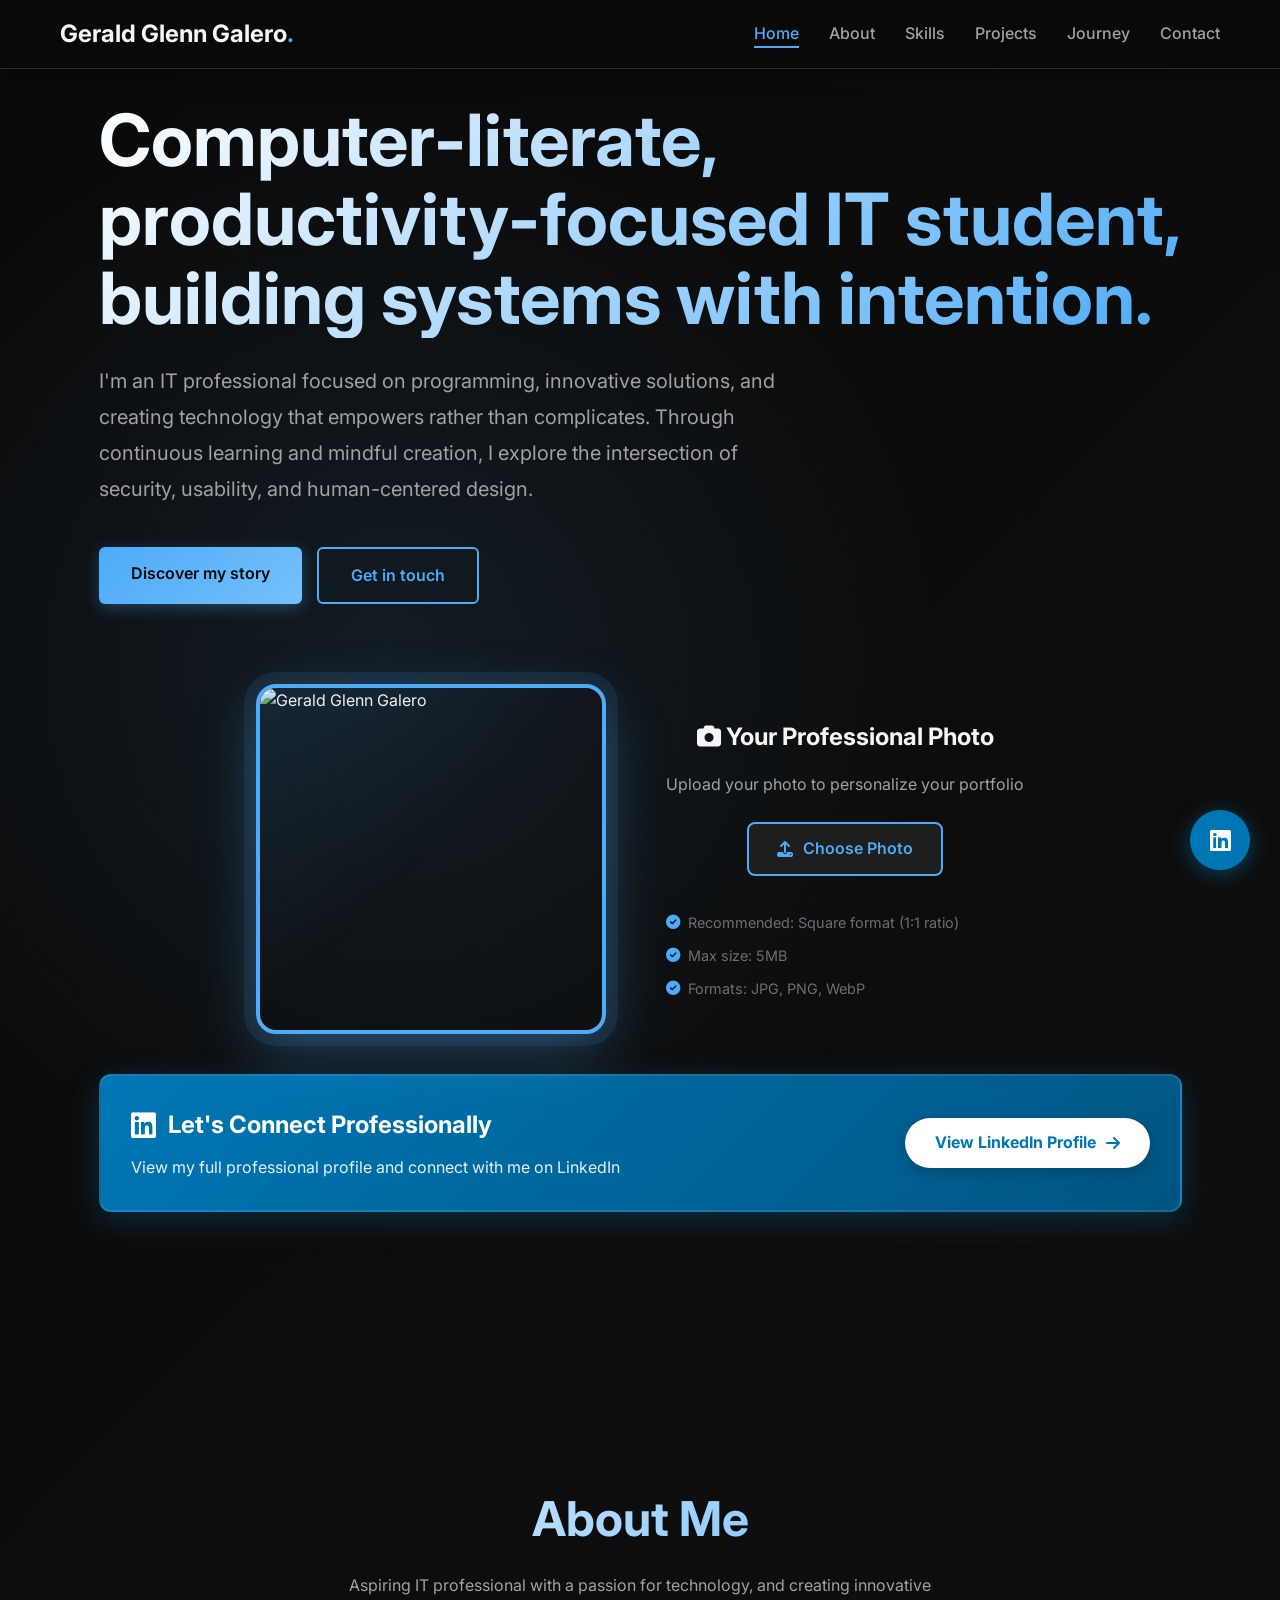
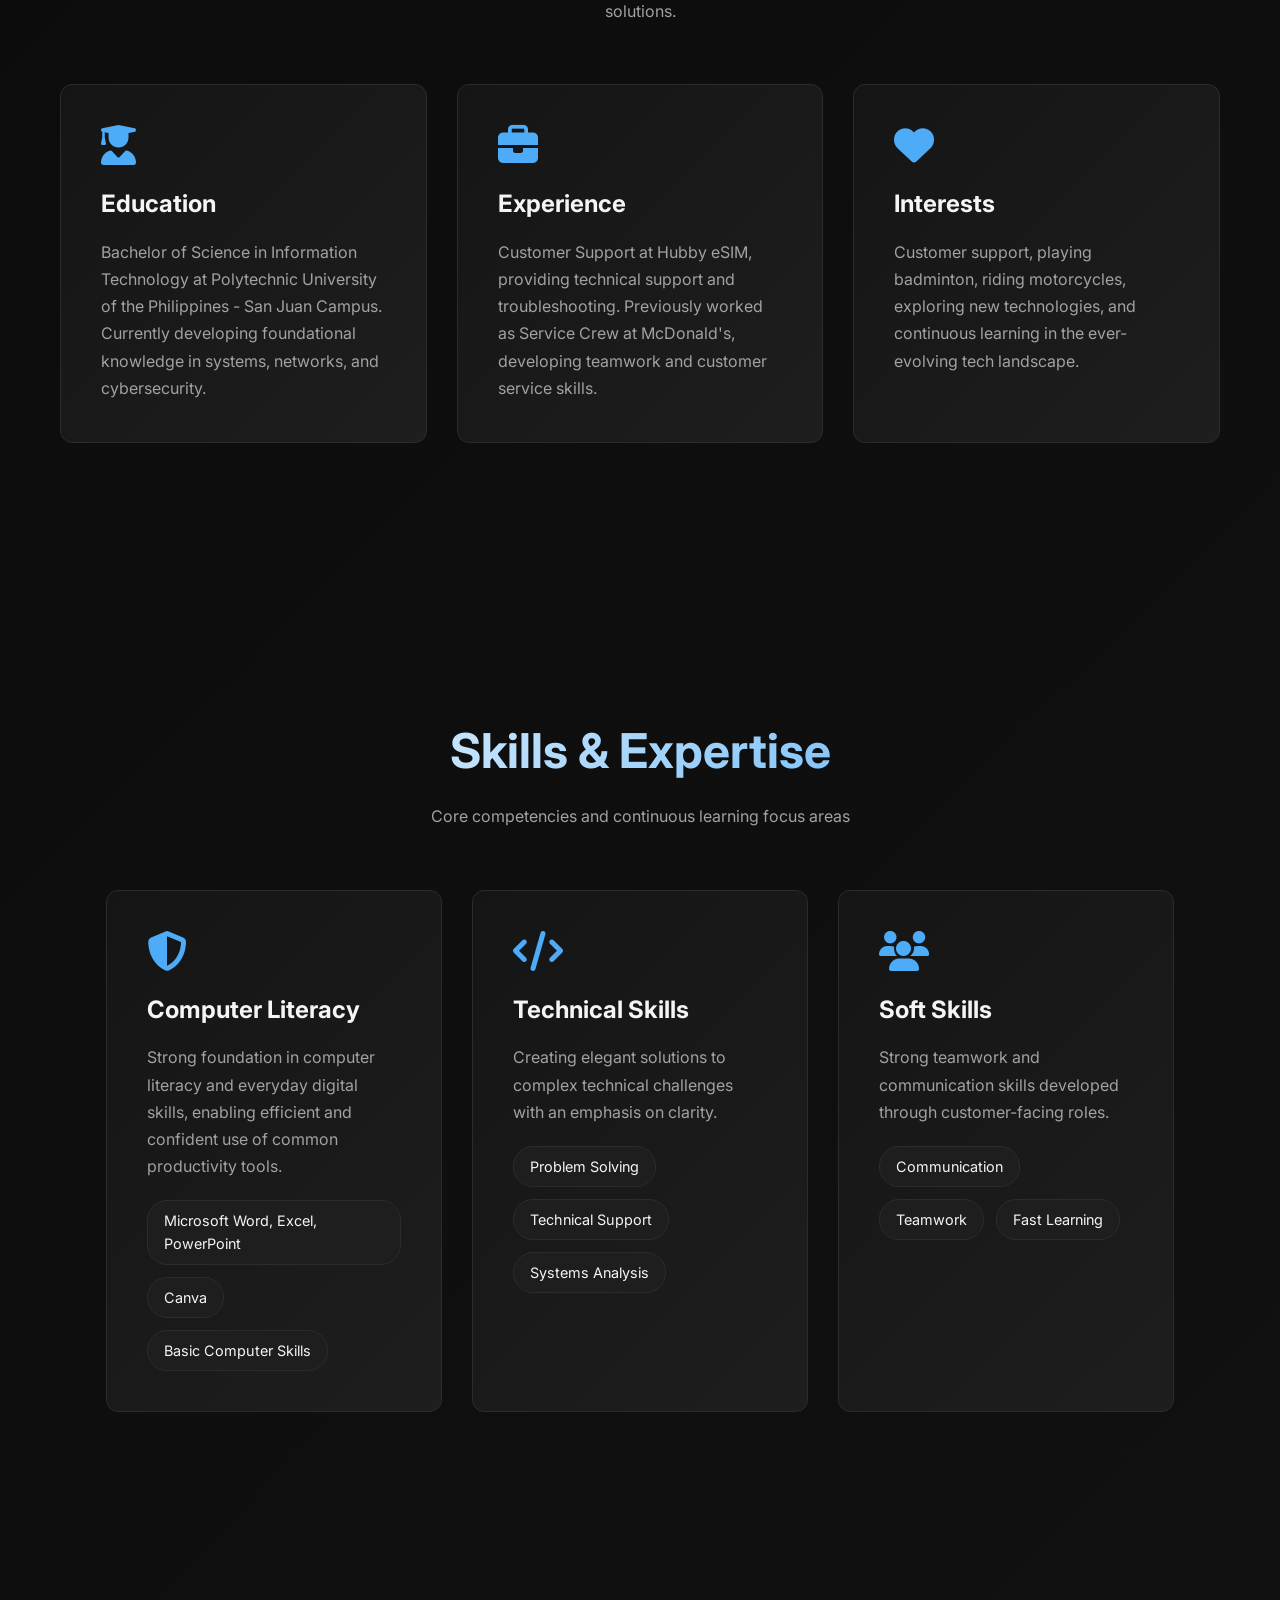
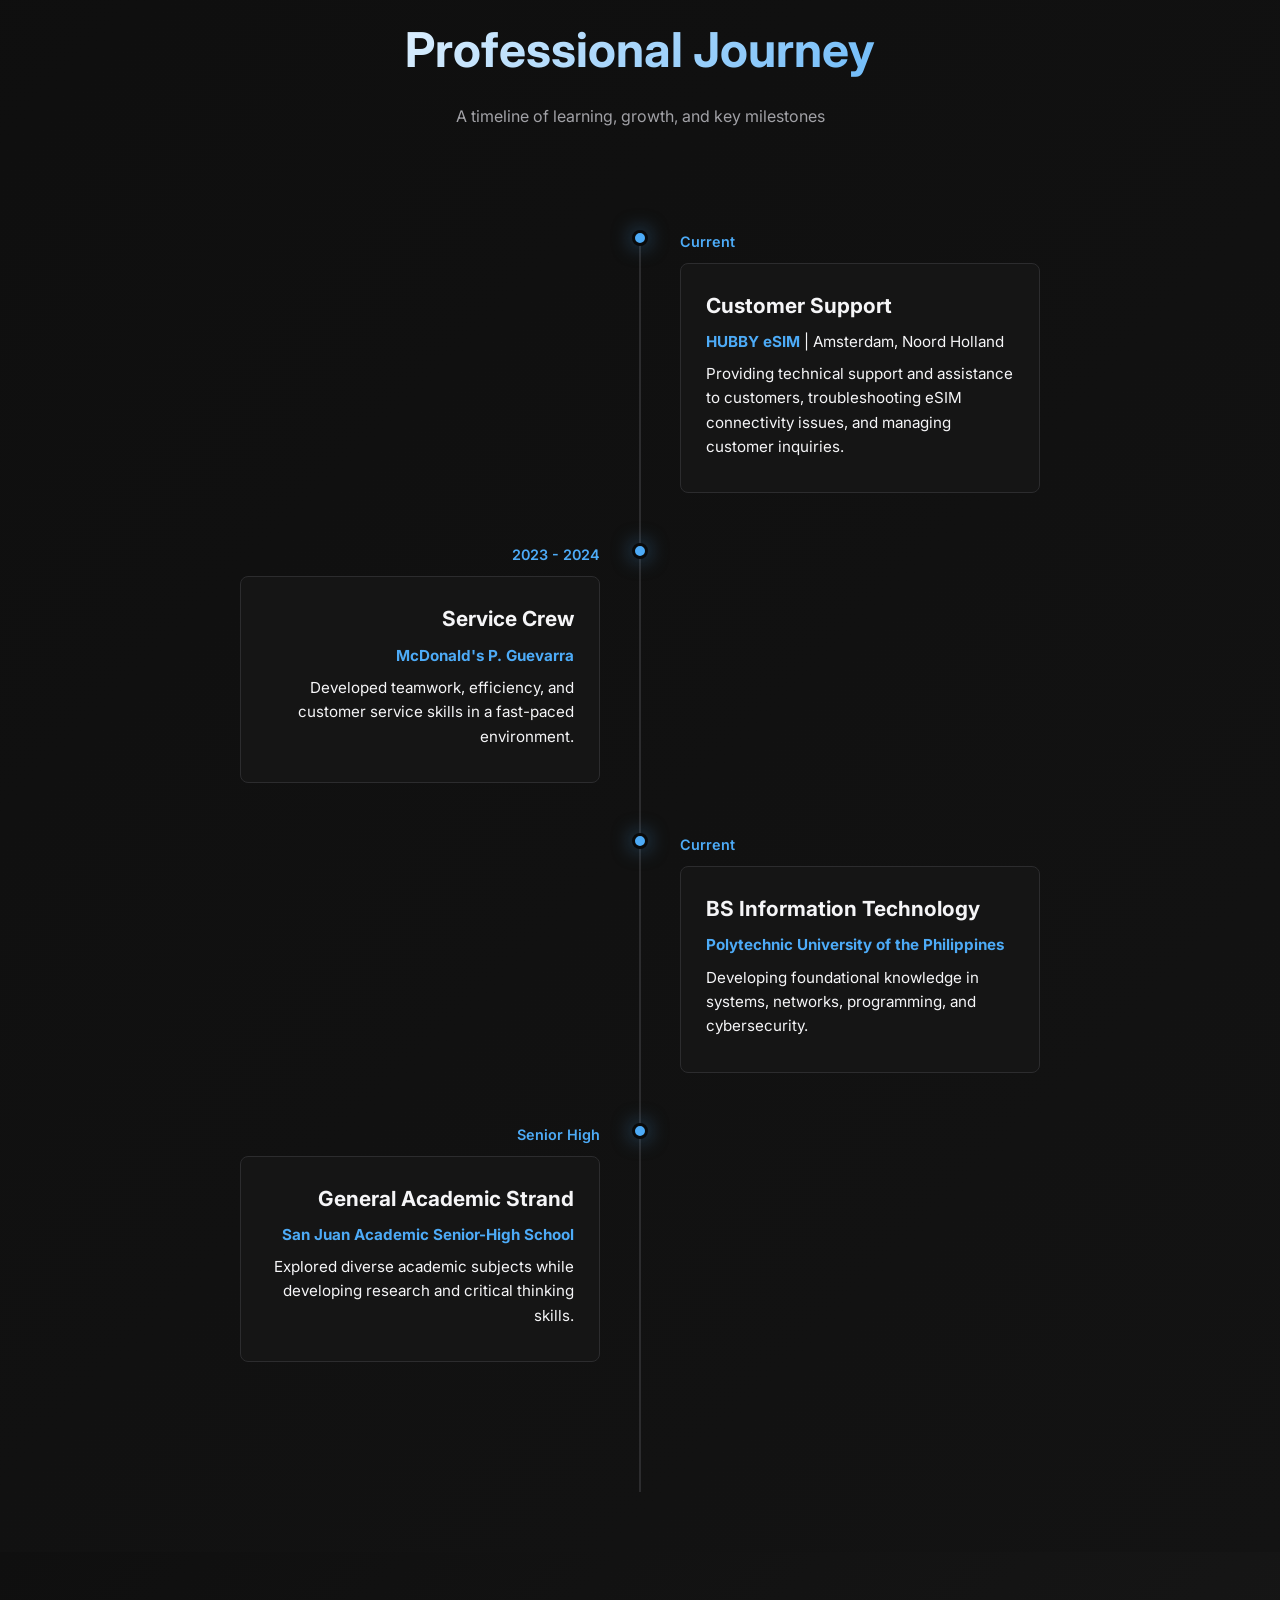
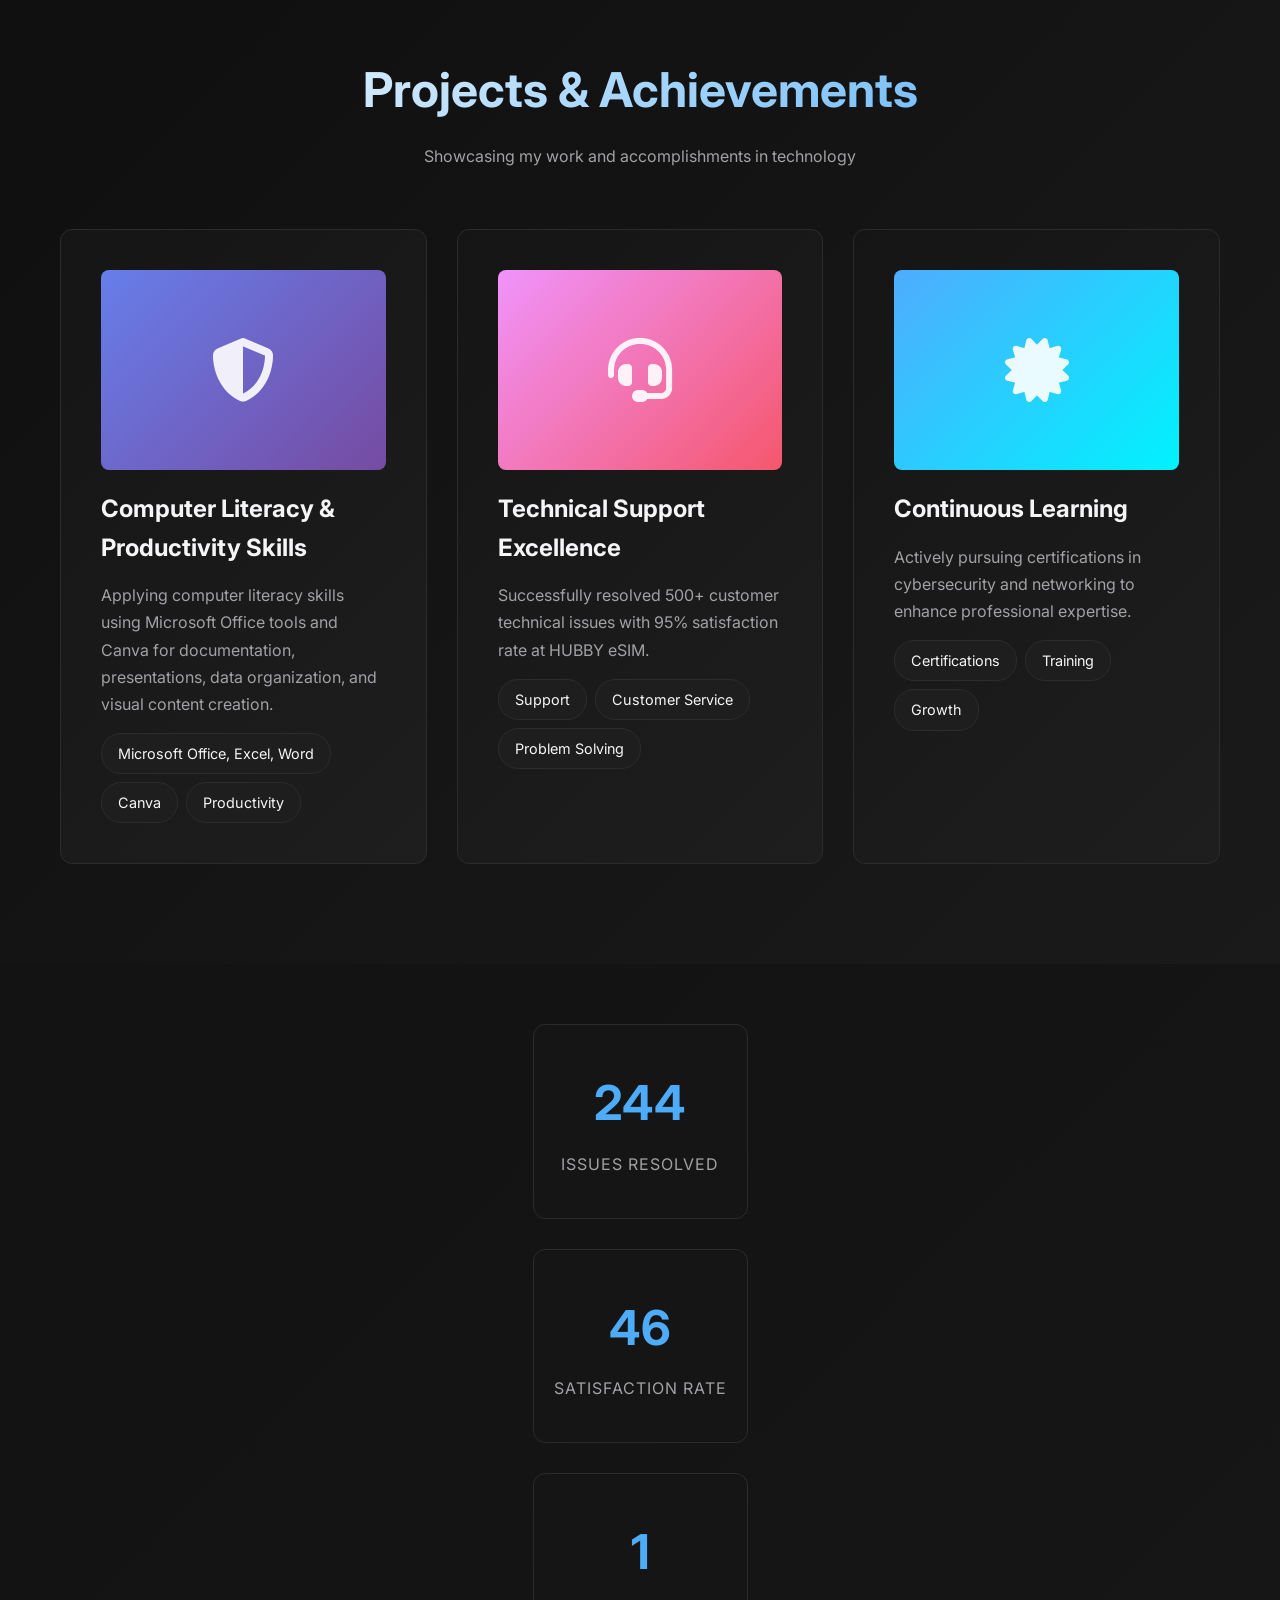
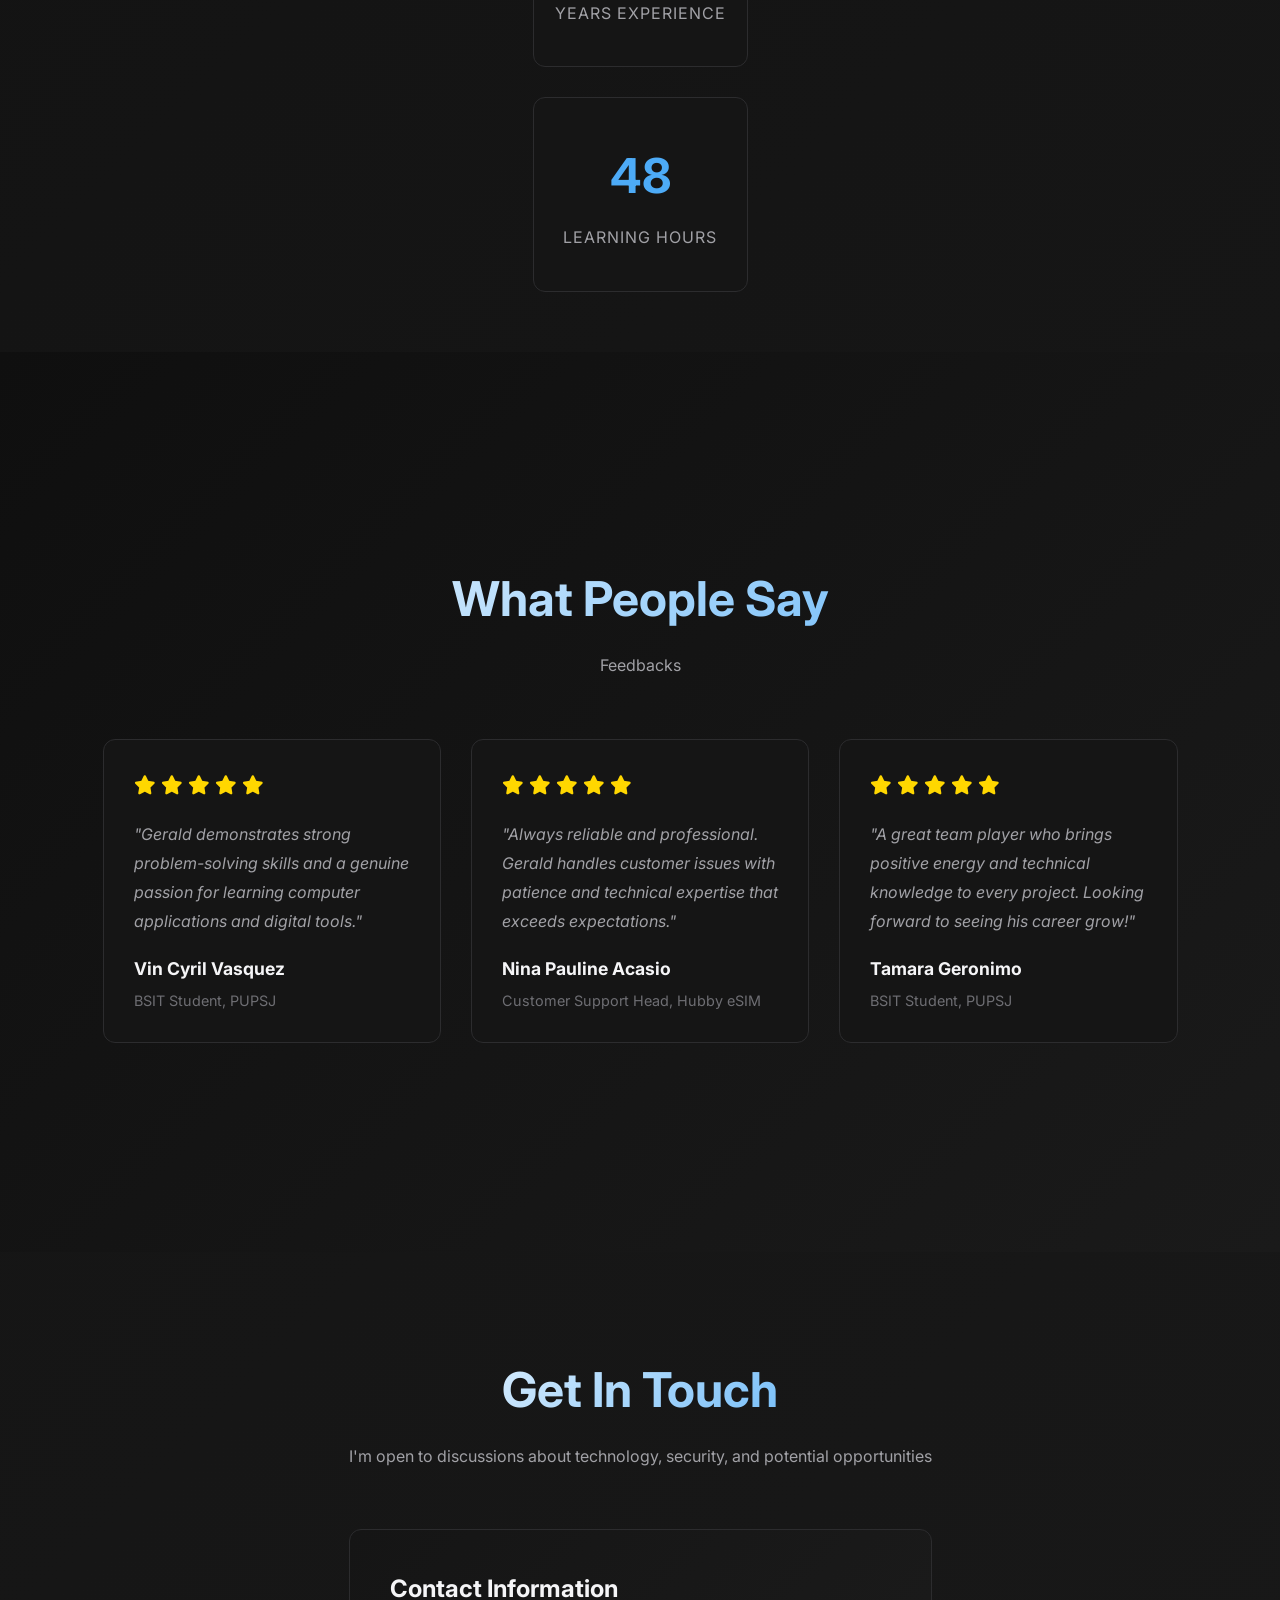
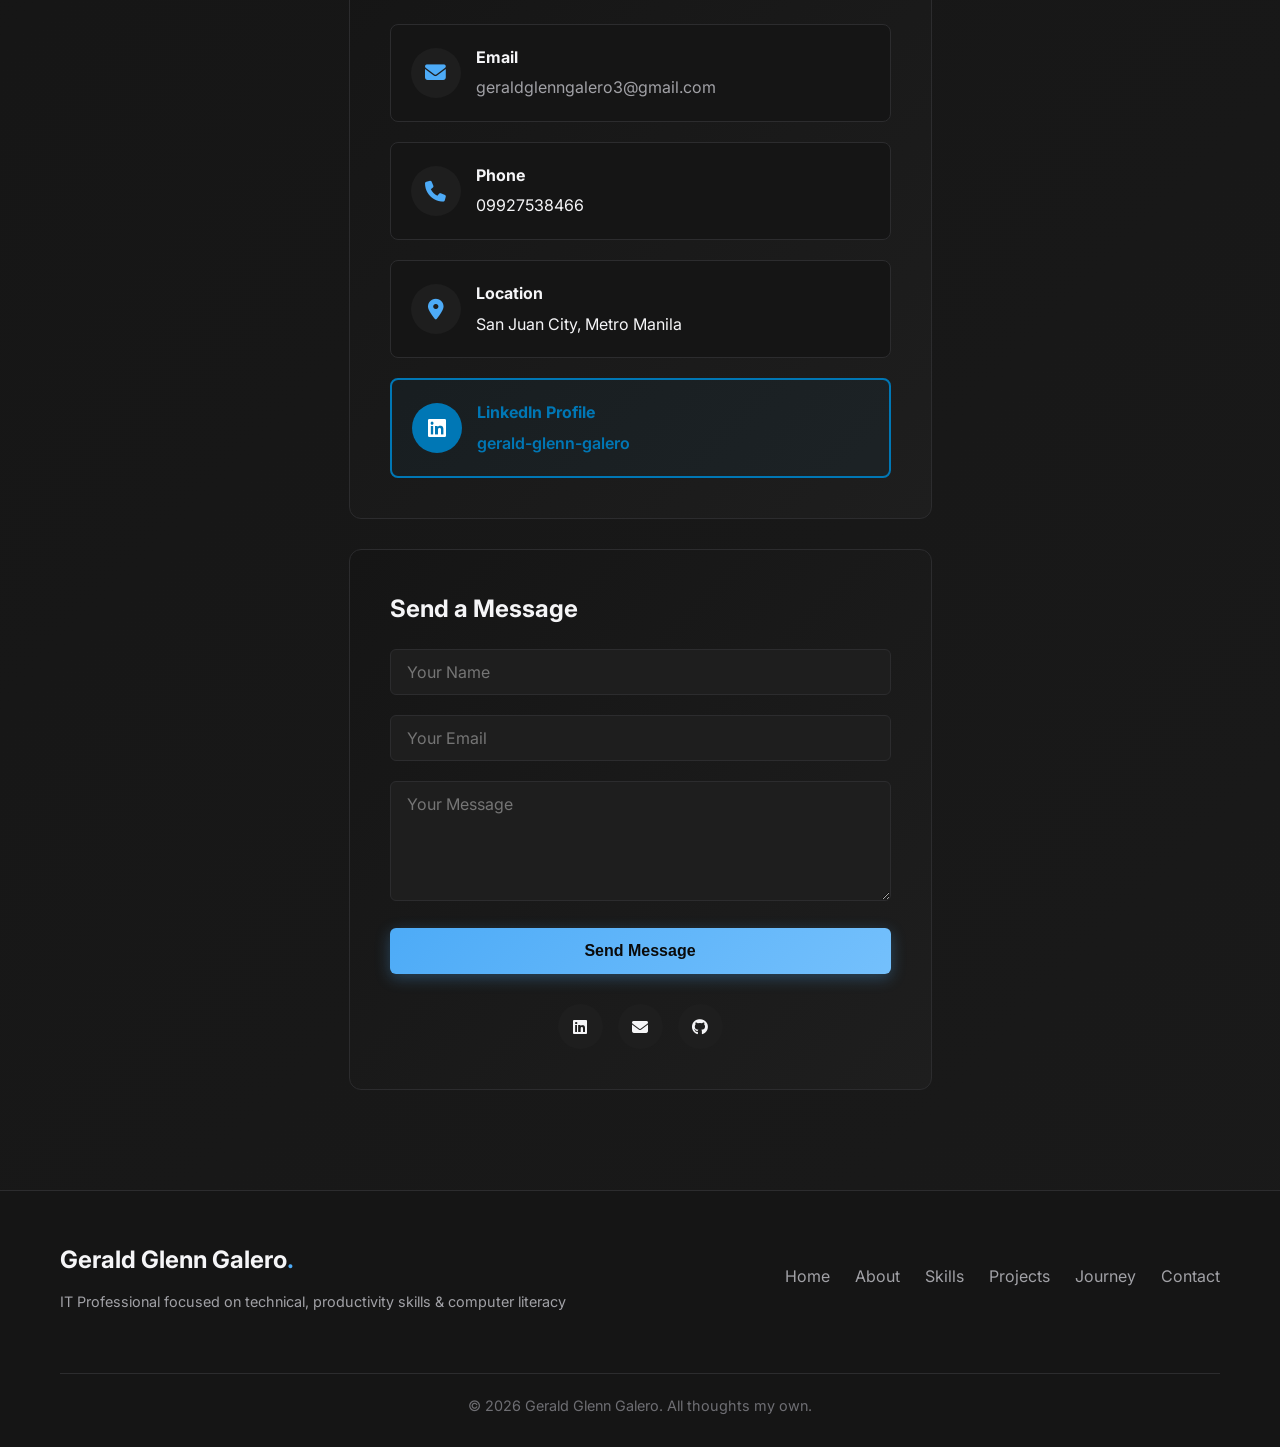
==== index.html @ 09d97132 "Profile photo and remove too much linkedIN button" ====
<!DOCTYPE html>
<html lang="en">
<head>
    <meta charset="UTF-8">
    <meta name="viewport" content="width=device-width, initial-scale=1.0">
    <title>Gerald Glenn Galero | IT Professional</title>
    <meta name="description" content="Personal website of Gerald Glenn Galero, an IT professional focused on cybersecurity and intentional technology.">
    
    <!-- Google Fonts -->
    <link rel="preconnect" href="https://fonts.googleapis.com">
    <link rel="preconnect" href="https://fonts.gstatic.com" crossorigin>
    <link href="https://fonts.googleapis.com/css2?family=Inter:wght@300;400;500;600;700&family=Space+Mono:wght@400;700&display=swap" rel="stylesheet">
    
    <!-- Font Awesome -->
    <link rel="stylesheet" href="https://cdnjs.cloudflare.com/ajax/libs/font-awesome/6.4.0/css/all.min.css">
    
    <!-- Favicon -->
    <link rel="icon" type="image/svg+xml" href="data:image/svg+xml,<svg xmlns=%22http://www.w3.org/2000/svg%22 viewBox=%220 0 100 100%22><text y=%22.9em%22 font-size=%2290%22>❯</text></svg>">
    
    <style>
        /* ===== VARIABLES ===== */
        :root {
            --bg-primary: #0a0a0a;
            --bg-secondary: #151515;
            --bg-tertiary: #1e1e1e;
            --text-primary: #f5f5f7;
            --text-secondary: #a1a1a6;
            --text-tertiary: #6e6e73;
            --accent-color: #4dabf7;
            --accent-hover: #74c0fc;
            --border-color: #2c2c2e;
            --linkedin-blue: #0077b5;
        }
        
        /* ===== RESET & BASE ===== */
        * { margin: 0; padding: 0; box-sizing: border-box; }
        
        html { font-size: 16px; scroll-behavior: smooth; }
        
        body {
            font-family: 'Inter', -apple-system, BlinkMacSystemFont, sans-serif;
            background: linear-gradient(135deg, #0a0a0a 0%, #1a1a1a 100%);
            color: var(--text-primary);
            line-height: 1.6;
            min-height: 100vh;
        }
        
        /* ===== LAYOUT ===== */
        .container {
            max-width: 1200px;
            margin: 0 auto;
            padding: 0 20px;
        }
        
        /* ===== FLOATING LINKEDIN BUTTON ===== */
        .floating-linkedin {
            position: fixed;
            bottom: 30px;
            right: 30px;
            z-index: 1001;
            display: flex;
            flex-direction: column;
            align-items: flex-end;
            gap: 10px;
        }
        
        .linkedin-tooltip {
            background: var(--linkedin-blue);
            color: white;
            padding: 8px 16px;
            border-radius: 20px;
            font-size: 0.85rem;
            font-weight: 600;
            opacity: 0;
            transform: translateX(10px);
            transition: all 0.3s ease;
            white-space: nowrap;
            pointer-events: none;
            box-shadow: 0 4px 15px rgba(0, 119, 181, 0.4);
        }
        
        .floating-linkedin:hover .linkedin-tooltip {
            opacity: 1;
            transform: translateX(0);
        }
        
        .linkedin-btn {
            width: 60px;
            height: 60px;
            background: var(--linkedin-blue);
            color: white;
            border-radius: 50%;
            display: flex;
            align-items: center;
            justify-content: center;
            text-decoration: none;
            font-size: 1.5rem;
            box-shadow: 0 4px 20px rgba(0, 119, 181, 0.5);
            transition: all 0.3s ease;
            animation: pulse 2s infinite;
        }
        
        @keyframes pulse {
            0%, 100% {
                box-shadow: 0 4px 20px rgba(0, 119, 181, 0.5);
            }
            50% {
                box-shadow: 0 4px 30px rgba(0, 119, 181, 0.8), 0 0 0 10px rgba(0, 119, 181, 0.1);
            }
        }
        
        .linkedin-btn:hover {
            transform: scale(1.1) translateY(-3px);
            box-shadow: 0 6px 30px rgba(0, 119, 181, 0.7);
            animation: none;
        }
        
        .linkedin-btn i {
            transition: transform 0.3s ease;
        }
        
        .linkedin-btn:hover i {
            transform: scale(1.2);
        }
        
        /* ===== NAVBAR ===== */
        .navbar {
            position: fixed;
            top: 0;
            width: 100%;
            background: rgba(10, 10, 10, 0.98);
            backdrop-filter: blur(20px);
            border-bottom: 1px solid var(--border-color);
            padding: 15px 0;
            z-index: 1000;
            box-shadow: 0 4px 20px rgba(0, 0, 0, 0.5);
        }
        
        .nav-container {
            display: flex;
            justify-content: space-between;
            align-items: center;
        }
        
        .logo {
            font-size: 1.5rem;
            font-weight: 700;
            color: var(--text-primary);
            text-decoration: none;
            transition: transform 0.3s;
        }
        
        .logo:hover { transform: scale(1.05); }
        .logo span { color: var(--accent-color); }
        
        .nav-links {
            display: flex;
            gap: 30px;
            list-style: none;
            align-items: center;
        }
        
        .nav-link {
            color: var(--text-secondary);
            text-decoration: none;
            font-weight: 500;
            transition: all 0.3s;
            position: relative;
            padding: 5px 0;
        }
        
        .nav-link::after {
            content: '';
            position: absolute;
            bottom: 0;
            left: 0;
            width: 0;
            height: 2px;
            background: var(--accent-color);
            transition: width 0.3s;
        }
        
        .nav-link:hover, .nav-link.active { color: var(--accent-color); }
        .nav-link:hover::after, .nav-link.active::after { width: 100%; }
        
        /* LinkedIn button in navbar */
        .nav-linkedin-btn {
            background: var(--linkedin-blue);
            color: white;
            padding: 8px 20px;
            border-radius: 25px;
            text-decoration: none;
            font-weight: 600;
            font-size: 0.9rem;
            transition: all 0.3s ease;
            display: flex;
            align-items: center;
            gap: 8px;
            box-shadow: 0 2px 10px rgba(0, 119, 181, 0.3);
        }
        
        .nav-linkedin-btn:hover {
            transform: translateY(-2px);
            box-shadow: 0 4px 15px rgba(0, 119, 181, 0.5);
            background: #006399;
        }
        
        .nav-linkedin-btn i {
            font-size: 1.1rem;
        }
        
        .mobile-menu-btn {
            display: none;
            background: none;
            border: none;
            color: var(--text-primary);
            font-size: 1.5rem;
            cursor: pointer;
            transition: color 0.3s;
        }
        
        .mobile-menu-btn:hover { color: var(--accent-color); }
        
        /* ===== SECTIONS ===== */
        .section {
            padding: 100px 0;
            min-height: 100vh;
            display: flex;
            align-items: center;
        }
        
        .section-content {
            width: 100%;
        }
        
        /* ===== HERO ===== */
        .hero {
            background: radial-gradient(circle at 30% 50%, rgba(77, 171, 247, 0.1) 0%, transparent 50%);
        }
        
        .hero-statement {
            font-size: clamp(2.5rem, 6vw, 4.5rem);
            line-height: 1.1;
            margin-bottom: 25px;
            background: linear-gradient(135deg, #fff 0%, #4dabf7 100%);
            -webkit-background-clip: text;
            -webkit-text-fill-color: transparent;
            background-clip: text;
        }
        
        .hero-intro {
            font-size: 1.25rem;
            color: var(--text-secondary);
            max-width: 700px;
            margin-bottom: 40px;
            line-height: 1.8;
        }

        /* Photo Section - Add after .hero-intro styles */
        .photo-section {
            display: flex;
            align-items: center;
            justify-content: center;
            gap: 60px;
            margin-top: 80px;
            flex-wrap: wrap;
        }
        
        .photo-container {
            position: relative;
            width: 350px;
            height: 350px;
        }
        
        .photo-frame {
            width: 100%;
            height: 100%;
            border-radius: 20px;
            overflow: hidden;
            border: 4px solid var(--accent-color);
            box-shadow: 
                0 20px 60px rgba(77, 171, 247, 0.3),
                0 0 0 12px rgba(77, 171, 247, 0.1);
            position: relative;
            transition: all 0.5s cubic-bezier(0.175, 0.885, 0.32, 1.275);
        }
        
        .photo-frame:hover {
            transform: translateY(-10px) scale(1.02);
            box-shadow: 
                0 30px 80px rgba(77, 171, 247, 0.4),
                0 0 0 12px rgba(77, 171, 247, 0.15);
        }
        
        .photo-frame::before {
            content: '';
            position: absolute;
            top: 0;
            left: 0;
            right: 0;
            bottom: 0;
            background: linear-gradient(135deg, rgba(77, 171, 247, 0.1) 0%, transparent 50%);
            z-index: 1;
            pointer-events: none;
        }
        
        .photo-frame img {
            width: 100%;
            height: 100%;
            object-fit: cover;
            display: block;
        }
        
        .photo-upload-controls {
            text-align: center;
            max-width: 400px;
        }
        
        .photo-upload-controls h3 {
            font-size: 1.5rem;
            margin-bottom: 15px;
            color: var(--text-primary);
        }
        
        .photo-upload-controls p {
            color: var(--text-secondary);
            margin-bottom: 25px;
            font-size: 1rem;
        }
        
        .upload-btn-wrapper {
            position: relative;
            display: inline-block;
            margin-bottom: 15px;
        }
        
        .upload-btn-wrapper input[type=file] {
            position: absolute;
            left: 0;
            top: 0;
            opacity: 0;
            width: 100%;
            height: 100%;
            cursor: pointer;
        }
        
        .upload-label {
            display: inline-flex;
            align-items: center;
            gap: 10px;
            padding: 12px 28px;
            background: var(--bg-tertiary);
            border: 2px solid var(--accent-color);
            border-radius: 8px;
            color: var(--accent-color);
            font-weight: 600;
            cursor: pointer;
            transition: all 0.3s;
        }
        
        .upload-label:hover {
            background: rgba(77, 171, 247, 0.1);
            transform: translateY(-2px);
        }
        
        .photo-info {
            display: flex;
            flex-direction: column;
            gap: 10px;
            margin-top: 20px;
            font-size: 0.9rem;
            color: var(--text-tertiary);
        }
        
        .photo-info-item {
            display: flex;
            align-items: center;
            gap: 8px;
        }
        
        .photo-info-item i {
            color: var(--accent-color);
        }
        
        /* Add to mobile responsive section */
        @media (max-width: 768px) {
            .photo-section {
                flex-direction: column;
                gap: 40px;
            }
            
            .photo-container {
                width: 280px;
                height: 280px;
            }
        }
        
        /* ===== LINKEDIN CTA BANNER ===== */
        .linkedin-banner {
            background: linear-gradient(135deg, var(--linkedin-blue) 0%, #005582 100%);
            border-radius: 12px;
            padding: 30px;
            margin-top: 40px;
            display: flex;
            align-items: center;
            justify-content: space-between;
            box-shadow: 0 8px 30px rgba(0, 119, 181, 0.3);
            border: 2px solid rgba(255, 255, 255, 0.1);
            transition: all 0.3s ease;
        }
        
        .linkedin-banner:hover {
            transform: translateY(-3px);
            box-shadow: 0 12px 40px rgba(0, 119, 181, 0.4);
        }
        
        .linkedin-banner-content {
            flex: 1;
        }
        
        .linkedin-banner-content h3 {
            color: white;
            font-size: 1.5rem;
            margin-bottom: 10px;
            display: flex;
            align-items: center;
            gap: 12px;
        }
        
        .linkedin-banner-content h3 i {
            font-size: 1.8rem;
        }
        
        .linkedin-banner-content p {
            color: rgba(255, 255, 255, 0.9);
            margin: 0;
            font-size: 1rem;
        }
        
        .linkedin-banner-btn {
            background: white;
            color: var(--linkedin-blue);
            padding: 12px 30px;
            border-radius: 30px;
            text-decoration: none;
            font-weight: 700;
            font-size: 1rem;
            transition: all 0.3s ease;
            display: inline-flex;
            align-items: center;
            gap: 10px;
            box-shadow: 0 4px 15px rgba(0, 0, 0, 0.2);
        }
        
        .linkedin-banner-btn:hover {
            transform: scale(1.05);
            box-shadow: 0 6px 20px rgba(0, 0, 0, 0.3);
        }
        
        /* ===== BUTTONS ===== */
        .btn-group {
            display: flex;
            gap: 15px;
            flex-wrap: wrap;
        }
        
        .btn {
            padding: 14px 32px;
            border-radius: 6px;
            font-weight: 600;
            font-size: 1rem;
            text-decoration: none;
            transition: all 0.3s;
            display: inline-block;
            cursor: pointer;
            border: none;
        }
        
        .btn-primary {
            background: linear-gradient(135deg, var(--accent-color) 0%, var(--accent-hover) 100%);
            color: #0a0a0a;
            box-shadow: 0 4px 15px rgba(77, 171, 247, 0.3);
        }
        
        .btn-primary:hover {
            transform: translateY(-3px);
            box-shadow: 0 6px 25px rgba(77, 171, 247, 0.4);
        }
        
        .btn-secondary {
            background: transparent;
            color: var(--accent-color);
            border: 2px solid var(--accent-color);
        }
        
        .btn-secondary:hover {
            background: rgba(77, 171, 247, 0.1);
            transform: translateY(-3px);
        }
        
        /* ===== CARDS ===== */
        .grid {
            display: grid;
            grid-template-columns: repeat(auto-fit, minmax(300px, 1fr));
            gap: 30px;
            margin-top: 50px;
        }
        
        .card {
            background: linear-gradient(135deg, var(--bg-secondary) 0%, var(--bg-tertiary) 100%);
            border: 1px solid var(--border-color);
            border-radius: 12px;
            padding: 40px;
            transition: all 0.4s cubic-bezier(0.175, 0.885, 0.32, 1.275);
            position: relative;
            overflow: hidden;
        }
        
        .card::before {
            content: '';
            position: absolute;
            top: 0;
            left: 0;
            width: 100%;
            height: 4px;
            background: linear-gradient(90deg, var(--accent-color), var(--accent-hover));
            transform: scaleX(0);
            transition: transform 0.3s;
        }
        
        .card:hover {
            transform: translateY(-8px);
            box-shadow: 0 20px 40px rgba(0, 0, 0, 0.4);
            border-color: var(--accent-color);
        }
        
        .card:hover::before { transform: scaleX(1); }
        
        .card-icon {
            font-size: 2.5rem;
            color: var(--accent-color);
            margin-bottom: 20px;
            display: inline-block;
            transition: transform 0.3s;
        }
        
        .card:hover .card-icon {
            transform: scale(1.1) rotate(5deg);
        }
        
        .card h3 {
            font-size: 1.5rem;
            margin-bottom: 15px;
            color: var(--text-primary);
        }
        
        .card p {
            color: var(--text-secondary);
            margin: 0;
            line-height: 1.7;
        }
        
        /* ===== SECTION HEADERS ===== */
        .section-header {
            text-align: center;
            margin-bottom: 60px;
        }
        
        .section-header h2 {
            font-size: clamp(2rem, 4vw, 3rem);
            margin-bottom: 15px;
            background: linear-gradient(135deg, #fff 0%, var(--accent-color) 100%);
            -webkit-background-clip: text;
            -webkit-text-fill-color: transparent;
            background-clip: text;
        }
        
        .section-header p {
            color: var(--text-secondary);
            max-width: 600px;
            margin: 0 auto;
        }
        
        /* ===== TIMELINE ===== */
        .timeline {
            position: relative;
            max-width: 800px;
            margin: 0 auto;
            padding: 40px 0;
        }
        
        .timeline::before {
            content: '';
            position: absolute;
            left: 50%;
            transform: translateX(-50%);
            width: 2px;
            height: 100%;
            background: var(--border-color);
        }
        
        .timeline-item {
            position: relative;
            margin-bottom: 50px;
            padding-left: calc(50% + 40px);
        }
        
        .timeline-item:nth-child(even) {
            padding-left: 0;
            padding-right: calc(50% + 40px);
            text-align: right;
        }
        
        .timeline-marker {
            position: absolute;
            left: 50%;
            transform: translateX(-50%);
            width: 16px;
            height: 16px;
            background: var(--accent-color);
            border-radius: 50%;
            border: 3px solid var(--bg-primary);
            box-shadow: 0 0 20px rgba(77, 171, 247, 0.5);
        }
        
        .timeline-date {
            color: var(--accent-color);
            font-weight: 600;
            font-size: 0.9rem;
            margin-bottom: 10px;
        }
        
        .timeline-content {
            background: var(--bg-secondary);
            border: 1px solid var(--border-color);
            border-radius: 8px;
            padding: 25px;
        }
        
        .timeline-content h3 {
            font-size: 1.3rem;
            margin-bottom: 8px;
        }
        
        .timeline-content p {
            margin: 8px 0;
            font-size: 0.95rem;
        }
        
        .timeline-content strong {
            color: var(--accent-color);
        }
        
        /* ===== SKILLS ===== */
        .skills-grid {
            display: flex;
            flex-wrap: wrap;
            gap: 12px;
            margin-top: 20px;
        }
        
        .skill-tag {
            background: var(--bg-tertiary);
            color: var(--text-primary);
            padding: 8px 16px;
            border-radius: 20px;
            font-size: 0.9rem;
            border: 1px solid var(--border-color);
            transition: all 0.3s;
        }
        
        .skill-tag:hover {
            background: var(--accent-color);
            color: var(--bg-primary);
            transform: translateY(-2px);
        }
        
        /* ===== STATS ===== */
        .stats-grid {
            display: grid;
            grid-template-columns: repeat(auto-fit, minmax(200px, 1fr));
            gap: 30px;
            text-align: center;
        }
        
        .stat-item {
            background: var(--bg-secondary);
            padding: 40px 20px;
            border-radius: 12px;
            border: 1px solid var(--border-color);
            transition: all 0.3s;
        }
        
        .stat-item:hover {
            transform: translateY(-5px);
            border-color: var(--accent-color);
        }
        
        .stat-number {
            font-size: 3rem;
            font-weight: 700;
            color: var(--accent-color);
            margin-bottom: 10px;
        }
        
        .stat-label {
            font-size: 1rem;
            color: var(--text-secondary);
            text-transform: uppercase;
            letter-spacing: 1px;
        }
        
        /* ===== PROJECTS ===== */
        .project-card {
            overflow: hidden;
        }
        
        .project-tags {
            display: flex;
            flex-wrap: wrap;
            gap: 8px;
            margin-top: 15px;
        }
        
        /* ===== TESTIMONIALS ===== */
        .testimonials-container {
            display: grid;
            grid-template-columns: repeat(auto-fit, minmax(300px, 1fr));
            gap: 30px;
            margin-top: 40px;
        }
        
        .testimonial-card {
            background: var(--bg-secondary);
            border: 1px solid var(--border-color);
            border-radius: 12px;
            padding: 30px;
            transition: all 0.3s;
        }
        
        .testimonial-card:hover {
            transform: translateY(-5px);
            border-color: var(--accent-color);
        }
        
        .testimonial-stars {
            color: #ffd700;
            margin-bottom: 20px;
            font-size: 1.2rem;
        }
        
        .testimonial-text {
            font-style: italic;
            color: var(--text-secondary);
            margin-bottom: 20px;
            line-height: 1.8;
        }
        
        .testimonial-author {
            display: flex;
            flex-direction: column;
            gap: 5px;
        }
        
        .testimonial-author strong {
            color: var(--text-primary);
            font-size: 1.1rem;
        }
        
        .testimonial-author span {
            color: var(--text-tertiary);
            font-size: 0.9rem;
        }
        
        /* ===== CONTACT FORM ===== */
        .contact-form {
            margin-top: 20px;
        }
        
        .form-group {
            margin-bottom: 20px;
        }
        
        .form-group input,
        .form-group textarea {
            width: 100%;
            padding: 12px 16px;
            background: var(--bg-tertiary);
            border: 1px solid var(--border-color);
            border-radius: 6px;
            color: var(--text-primary);
            font-family: 'Inter', sans-serif;
            font-size: 1rem;
            transition: all 0.3s;
        }
        
        .form-group input:focus,
        .form-group textarea:focus {
            outline: none;
            border-color: var(--accent-color);
            box-shadow: 0 0 0 3px rgba(77, 171, 247, 0.1);
        }
        
        .form-group textarea {
            resize: vertical;
            min-height: 120px;
        }
        
        #formMessage {
            margin-top: 15px;
            padding: 12px;
            border-radius: 6px;
            display: none;
        }
        
        #formMessage.success {
            background: rgba(76, 175, 80, 0.1);
            color: #4caf50;
            border: 1px solid #4caf50;
            display: block;
        }
        
        #formMessage.error {
            background: rgba(244, 67, 54, 0.1);
            color: #f44336;
            border: 1px solid #f44336;
            display: block;
        }
        
        /* ===== SCROLL TO TOP ===== */
        .scroll-to-top {
            position: fixed;
            bottom: 110px;
            right: 30px;
            width: 50px;
            height: 50px;
            background: var(--accent-color);
            color: var(--bg-primary);
            border-radius: 50%;
            display: flex;
            align-items: center;
            justify-content: center;
            cursor: pointer;
            opacity: 0;
            visibility: hidden;
            transition: all 0.3s;
            z-index: 999;
            box-shadow: 0 4px 15px rgba(77, 171, 247, 0.3);
        }
        
        .scroll-to-top.visible {
            opacity: 1;
            visibility: visible;
        }
        
        .scroll-to-top:hover {
            transform: translateY(-5px);
            box-shadow: 0 6px 20px rgba(77, 171, 247, 0.4);
        }
        
        /* ===== CONTACT ===== */
        .contact-info {
            display: flex;
            flex-direction: column;
            gap: 20px;
        }
        
        .contact-item {
            display: flex;
            align-items: center;
            gap: 15px;
            padding: 20px;
            background: var(--bg-secondary);
            border-radius: 8px;
            border: 1px solid var(--border-color);
            transition: all 0.3s;
        }
        
        .contact-item:hover {
            border-color: var(--accent-color);
            transform: translateX(5px);
        }
        
        .contact-icon {
            width: 50px;
            height: 50px;
            border-radius: 50%;
            background: var(--bg-tertiary);
            display: flex;
            align-items: center;
            justify-content: center;
            color: var(--accent-color);
            font-size: 1.3rem;
        }
        
        .contact-details h4 {
            margin: 0 0 5px 0;
            font-size: 1rem;
        }
        
        .contact-details a {
            color: var(--text-secondary);
            text-decoration: none;
            transition: color 0.3s;
        }
        
        .contact-details a:hover {
            color: var(--accent-color);
        }
        
        /* ===== FOOTER ===== */
        .footer {
            background: var(--bg-secondary);
            border-top: 1px solid var(--border-color);
            padding: 50px 0 30px;
        }
        
        .footer-content {
            display: flex;
            justify-content: space-between;
            align-items: center;
            flex-wrap: wrap;
            gap: 30px;
        }
        
        .footer-links {
            display: flex;
            gap: 25px;
            list-style: none;
        }
        
        .footer-link {
            color: var(--text-secondary);
            text-decoration: none;
            transition: color 0.3s;
        }
        
        .footer-link:hover { color: var(--accent-color); }
        
        .social-links {
            display: flex;
            gap: 15px;
        }
        
        .social-link {
            width: 45px;
            height: 45px;
            background: var(--bg-tertiary);
            border-radius: 50%;
            display: flex;
            align-items: center;
            justify-content: center;
            color: var(--text-primary);
            text-decoration: none;
            transition: all 0.3s;
        }
        
        .social-link:hover {
            background: var(--accent-color);
            color: var(--bg-primary);
            transform: translateY(-4px);
        }
        
        .social-link.linkedin:hover {
            background: var(--linkedin-blue);
        }
        
        .copyright {
            color: var(--text-tertiary);
            font-size: 0.9rem;
            text-align: center;
            width: 100%;
            margin-top: 30px;
            padding-top: 20px;
            border-top: 1px solid var(--border-color);
        }
        
        /* ===== ANIMATIONS ===== */
        @keyframes fadeInUp {
            from {
                opacity: 0;
                transform: translateY(30px);
            }
            to {
                opacity: 1;
                transform: translateY(0);
            }
        }
        
        .fade-in {
            animation: fadeInUp 0.8s ease forwards;
        }
        
        .delay-1 { animation-delay: 0.2s; }
        .delay-2 { animation-delay: 0.4s; }
        .delay-3 { animation-delay: 0.6s; }
        
        /* ===== RESPONSIVE ===== */
        @media (max-width: 968px) {
            .linkedin-banner {
                flex-direction: column;
                text-align: center;
                gap: 20px;
            }
            
            .linkedin-banner-content h3 {
                justify-content: center;
            }
        }
        
        @media (max-width: 768px) {
            .mobile-menu-btn { display: block; }
            
            .nav-links {
                display: none;
                position: absolute;
                top: 100%;
                left: 0;
                width: 100%;
                background: rgba(10, 10, 10, 0.98);
                flex-direction: column;
                padding: 20px;
                border-top: 1px solid var(--border-color);
                box-shadow: 0 10px 30px rgba(0, 0, 0, 0.5);
            }
            
            .nav-links.active { display: flex; }
            
            .nav-linkedin-btn {
                width: 100%;
                justify-content: center;
            }
            
            .section { padding: 60px 0; min-height: auto; }
            
            .timeline::before { left: 20px; }
            
            .timeline-item,
            .timeline-item:nth-child(even) {
                padding-left: 60px;
                padding-right: 0;
                text-align: left;
            }
            
            .timeline-marker {
                left: 20px;
                transform: translateX(-50%);
            }
            
            .btn-group { flex-direction: column; }
            .btn { width: 100%; text-align: center; }
            
            .footer-content {
                flex-direction: column;
                text-align: center;
            }
            
            .footer-links {
                flex-direction: column;
                gap: 15px;
            }
            
            .floating-linkedin {
                bottom: 20px;
                right: 20px;
            }
            
            .linkedin-btn {
                width: 55px;
                height: 55px;
            }
            
            .scroll-to-top {
                bottom: 95px;
                right: 20px;
            }
        }
    </style>
</head>
<body>
    <!-- Floating LinkedIn Button -->
    <div class="floating-linkedin">
        <span class="linkedin-tooltip">Connect on LinkedIn!</span>
        <a href="https://www.linkedin.com/in/gerald-glenn-galero-736724367" class="linkedin-btn" target="_blank" rel="noopener noreferrer" title="Connect with me on LinkedIn">
            <i class="fab fa-linkedin"></i>
        </a>
    </div>

    <!-- Navigation -->
    <nav class="navbar">
        <div class="container nav-container">
            <a href="#home" class="logo">Gerald Glenn Galero<span>.</span></a>
            
            <button class="mobile-menu-btn" id="mobileMenuBtn" aria-label="Toggle menu">
                <i class="fas fa-bars"></i>
            </button>
            
            <ul class="nav-links" id="navLinks">
                <li><a href="#home" class="nav-link active">Home</a></li>
                <li><a href="#about" class="nav-link">About</a></li>
                <li><a href="#skills" class="nav-link">Skills</a></li>
                <li><a href="#projects" class="nav-link">Projects</a></li>
                <li><a href="#journey" class="nav-link">Journey</a></li>
                <li><a href="#contact" class="nav-link">Contact</a></li>
            </ul>
        </div>
    </nav>

    <!-- Hero Section -->
    <section class="section hero" id="home">
        <div class="container">
            <div class="section-content fade-in">
                <h1 class="hero-statement">
                    Computer-literate, <br>
                    productivity-focused IT student, <br>
                    building systems with intention.
                </h1>
                
                <p class="hero-intro">
                    I'm an IT professional focused on programming, innovative solutions, and creating technology that empowers rather than complicates. Through continuous learning and mindful creation, I explore the intersection of security, usability, and human-centered design.
                </p>
                
                <div class="btn-group">
                    <a href="#about" class="btn btn-primary">Discover my story</a>
                    <a href="#contact" class="btn btn-secondary">Get in touch</a>
                </div>

                <div class="photo-section">
                    <div class="photo-container">
                        <div class="photo-frame">
                            <img src="https://images.unsplash.com/photo-1507003211169-0a1dd7228f2d?ixlib=rb-4.0.3&auto=format&fit=crop&w=800&q=80" 
                                 alt="Gerald Glenn Galero" 
                                 id="profilePhoto">
                        </div>
                    </div>
                    
                    <div class="photo-upload-controls">
                        <h3><i class="fas fa-camera"></i> Your Professional Photo</h3>
                        <p>Upload your photo to personalize your portfolio</p>
                        
                        <div class="upload-btn-wrapper">
                            <label class="upload-label">
                                <i class="fas fa-upload"></i>
                                <span>Choose Photo</span>
                            </label>
                            <input type="file" id="photoUpload" accept="image/*">
                        </div>
                        
                        <div class="photo-info">
                            <div class="photo-info-item">
                                <i class="fas fa-check-circle"></i>
                                <span>Recommended: Square format (1:1 ratio)</span>
                            </div>
                            <div class="photo-info-item">
                                <i class="fas fa-check-circle"></i>
                                <span>Max size: 5MB</span>
                            </div>
                            <div class="photo-info-item">
                                <i class="fas fa-check-circle"></i>
                                <span>Formats: JPG, PNG, WebP</span>
                            </div>
                        </div>
                    </div>
                </div>
                
                <!-- LinkedIn CTA Banner -->
                <div class="linkedin-banner">
                    <div class="linkedin-banner-content">
                        <h3>
                            <i class="fab fa-linkedin"></i>
                            Let's Connect Professionally
                        </h3>
                        <p>View my full professional profile and connect with me on LinkedIn</p>
                    </div>
                    <a href="https://www.linkedin.com/in/gerald-glenn-galero-736724367" class="linkedin-banner-btn" target="_blank" rel="noopener noreferrer">
                        View LinkedIn Profile
                        <i class="fas fa-arrow-right"></i>
                    </a>
                </div>
            </div>
        </div>
    </section>

    <!-- About Section -->
    <section class="section" id="about">
        <div class="container">
            <div class="section-content">
                <div class="section-header fade-in">
                    <h2>About Me</h2>
                    <p>Aspiring IT professional with a passion for technology, and creating innovative solutions.</p>
                </div>
                
                <div class="grid">
                    <div class="card fade-in delay-1">
                        <i class="fas fa-user-graduate card-icon"></i>
                        <h3>Education</h3>
                        <p>Bachelor of Science in Information Technology at Polytechnic University of the Philippines - San Juan Campus. Currently developing foundational knowledge in systems, networks, and cybersecurity.</p>
                    </div>
                    
                    <div class="card fade-in delay-2">
                        <i class="fas fa-briefcase card-icon"></i>
                        <h3>Experience</h3>
                        <p>Customer Support at Hubby eSIM, providing technical support and troubleshooting. Previously worked as Service Crew at McDonald's, developing teamwork and customer service skills.</p>
                    </div>
                    
                    <div class="card fade-in delay-3">
                        <i class="fas fa-heart card-icon"></i>
                        <h3>Interests</h3>
                        <p>Customer support, playing badminton, riding motorcycles, exploring new technologies, and continuous learning in the ever-evolving tech landscape.</p>
                    </div>
                </div>
            </div>
        </div>
    </section>

    <!-- Skills Section -->
    <section class="section" id="skills">
        <div class="container">
            <div class="section-content">
                <div class="section-header fade-in">
                    <h2>Skills & Expertise</h2>
                    <p>Core competencies and continuous learning focus areas</p>
                </div>
                
                <div class="grid">
                    <div class="card fade-in delay-1">
                        <i class="fas fa-shield-alt card-icon"></i>
                        <h3>Computer Literacy</h3>
                        <p>Strong foundation in computer literacy and everyday digital skills, enabling efficient and confident use of common productivity tools.</p>
                        <div class="skills-grid">
                            <span class="skill-tag">Microsoft Word, Excel, PowerPoint</span>
                            <span class="skill-tag">Canva</span>
                            <span class="skill-tag">Basic Computer Skills</span>
                        </div>
                    </div>
                    
                    <div class="card fade-in delay-2">
                        <i class="fas fa-code card-icon"></i>
                        <h3>Technical Skills</h3>
                        <p>Creating elegant solutions to complex technical challenges with an emphasis on clarity.</p>
                        <div class="skills-grid">
                            <span class="skill-tag">Problem Solving</span>
                            <span class="skill-tag">Technical Support</span>
                            <span class="skill-tag">Systems Analysis</span>
                        </div>
                    </div>
                    
                    <div class="card fade-in delay-3">
                        <i class="fas fa-users card-icon"></i>
                        <h3>Soft Skills</h3>
                        <p>Strong teamwork and communication skills developed through customer-facing roles.</p>
                        <div class="skills-grid">
                            <span class="skill-tag">Communication</span>
                            <span class="skill-tag">Teamwork</span>
                            <span class="skill-tag">Fast Learning</span>
                        </div>
                    </div>
                </div>
            </div>
        </div>
    </section>

    <!-- Journey Section -->
    <section class="section" id="journey">
        <div class="container">
            <div class="section-content">
                <div class="section-header fade-in">
                    <h2>Professional Journey</h2>
                    <p>A timeline of learning, growth, and key milestones</p>
                </div>
                
                <div class="timeline">
                    <div class="timeline-item fade-in">
                        <div class="timeline-marker"></div>
                        <div class="timeline-date">Current</div>
                        <div class="timeline-content">
                            <h3>Customer Support</h3>
                            <p><strong>HUBBY eSIM</strong> | Amsterdam, Noord Holland</p>
                            <p>Providing technical support and assistance to customers, troubleshooting eSIM connectivity issues, and managing customer inquiries.</p>
                        </div>
                    </div>
                    
                    <div class="timeline-item fade-in delay-1">
                        <div class="timeline-marker"></div>
                        <div class="timeline-date">2023 - 2024</div>
                        <div class="timeline-content">
                            <h3>Service Crew</h3>
                            <p><strong>McDonald's P. Guevarra</strong></p>
                            <p>Developed teamwork, efficiency, and customer service skills in a fast-paced environment.</p>
                        </div>
                    </div>
                    
                    <div class="timeline-item fade-in delay-2">
                        <div class="timeline-marker"></div>
                        <div class="timeline-date">Current</div>
                        <div class="timeline-content">
                            <h3>BS Information Technology</h3>
                            <p><strong>Polytechnic University of the Philippines</strong></p>
                            <p>Developing foundational knowledge in systems, networks, programming, and cybersecurity.</p>
                        </div>
                    </div>
                    
                    <div class="timeline-item fade-in delay-3">
                        <div class="timeline-marker"></div>
                        <div class="timeline-date">Senior High</div>
                        <div class="timeline-content">
                            <h3>General Academic Strand</h3>
                            <p><strong>San Juan Academic Senior-High School</strong></p>
                            <p>Explored diverse academic subjects while developing research and critical thinking skills.</p>
                        </div>
                    </div>
                </div>
            </div>
        </div>
    </section>

    <!-- Projects/Portfolio Section -->
    <section class="section" id="projects" style="background: linear-gradient(135deg, #0f0f0f 0%, #1a1a1a 100%);">
        <div class="container">
            <div class="section-content">
                <div class="section-header fade-in">
                    <h2>Projects & Achievements</h2>
                    <p>Showcasing my work and accomplishments in technology</p>
                </div>
                
                <div class="grid">
                    <div class="card project-card fade-in delay-1">
                        <div class="project-image" style="width: 100%; height: 200px; background: linear-gradient(135deg, #667eea 0%, #764ba2 100%); border-radius: 8px; margin-bottom: 20px; display: flex; align-items: center; justify-content: center;">
                            <i class="fas fa-shield-alt" style="font-size: 4rem; color: rgba(255,255,255,0.9);"></i>
                        </div>
                        <h3>Computer Literacy & Productivity Skills</h3>
                        <p>Applying computer literacy skills using Microsoft Office tools and Canva for documentation, presentations, data organization, and visual content creation.</p>
                        <div class="project-tags">
                            <span class="skill-tag">Microsoft Office, Excel, Word</span>
                            <span class="skill-tag">Canva</span>
                            <span class="skill-tag">Productivity</span>
                        </div>
                    </div>
                    
                    <div class="card project-card fade-in delay-2">
                        <div class="project-image" style="width: 100%; height: 200px; background: linear-gradient(135deg, #f093fb 0%, #f5576c 100%); border-radius: 8px; margin-bottom: 20px; display: flex; align-items: center; justify-content: center;">
                            <i class="fas fa-headset" style="font-size: 4rem; color: rgba(255,255,255,0.9);"></i>
                        </div>
                        <h3>Technical Support Excellence</h3>
                        <p>Successfully resolved 500+ customer technical issues with 95% satisfaction rate at HUBBY eSIM.</p>
                        <div class="project-tags">
                            <span class="skill-tag">Support</span>
                            <span class="skill-tag">Customer Service</span>
                            <span class="skill-tag">Problem Solving</span>
                        </div>
                    </div>
                    
                    <div class="card project-card fade-in delay-3">
                        <div class="project-image" style="width: 100%; height: 200px; background: linear-gradient(135deg, #4facfe 0%, #00f2fe 100%); border-radius: 8px; margin-bottom: 20px; display: flex; align-items: center; justify-content: center;">
                            <i class="fas fa-certificate" style="font-size: 4rem; color: rgba(255,255,255,0.9);"></i>
                        </div>
                        <h3>Continuous Learning</h3>
                        <p>Actively pursuing certifications in cybersecurity and networking to enhance professional expertise.</p>
                        <div class="project-tags">
                            <span class="skill-tag">Certifications</span>
                            <span class="skill-tag">Training</span>
                            <span class="skill-tag">Growth</span>
                        </div>
                    </div>
                </div>
            </div>
        </div>
    </section>

    <!-- Statistics Section -->
    <section class="section" id="stats" style="padding: 60px 0;">
        <div class="container">
            <div class="stats-grid fade-in">
                <div class="stat-item">
                    <div class="stat-number" data-target="500">0</div>
                    <div class="stat-label">Issues Resolved</div>
                </div>
                <div class="stat-item">
                    <div class="stat-number" data-target="95">0</div>
                    <div class="stat-label">Satisfaction Rate</div>
                </div>
                <div class="stat-item">
                    <div class="stat-number" data-target="3">0</div>
                    <div class="stat-label">Years Experience</div>
                </div>
                <div class="stat-item">
                    <div class="stat-number" data-target="100">0</div>
                    <div class="stat-label">Learning Hours</div>
                </div>
            </div>
        </div>
    </section>

    <!-- Testimonials Section -->
    <section class="section" id="testimonials" style="background: linear-gradient(135deg, #0f0f0f 0%, #1a1a1a 100%);">
        <div class="container">
            <div class="section-content">
                <div class="section-header fade-in">
                    <h2>What People Say</h2>
                    <p>Feedbacks</p>
                </div>
                
                <div class="testimonials-container">
                    <div class="testimonial-card fade-in delay-1">
                        <div class="testimonial-stars">
                            <i class="fas fa-star"></i>
                            <i class="fas fa-star"></i>
                            <i class="fas fa-star"></i>
                            <i class="fas fa-star"></i>
                            <i class="fas fa-star"></i>
                        </div>
                        <p class="testimonial-text">"Gerald demonstrates strong problem-solving skills and a genuine passion for learning computer applications and digital tools."</p>
                        <div class="testimonial-author">
                            <strong>Vin Cyril Vasquez</strong>
                            <span>BSIT Student, PUPSJ</span>
                        </div>
                    </div>
                    
                    <div class="testimonial-card fade-in delay-2">
                        <div class="testimonial-stars">
                            <i class="fas fa-star"></i>
                            <i class="fas fa-star"></i>
                            <i class="fas fa-star"></i>
                            <i class="fas fa-star"></i>
                            <i class="fas fa-star"></i>
                        </div>
                        <p class="testimonial-text">"Always reliable and professional. Gerald handles customer issues with patience and technical expertise that exceeds expectations."</p>
                        <div class="testimonial-author">
                            <strong>Nina Pauline Acasio</strong>
                            <span>Customer Support Head, Hubby eSIM</span>
                        </div>
                    </div>
                    
                    <div class="testimonial-card fade-in delay-3">
                        <div class="testimonial-stars">
                            <i class="fas fa-star"></i>
                            <i class="fas fa-star"></i>
                            <i class="fas fa-star"></i>
                            <i class="fas fa-star"></i>
                            <i class="fas fa-star"></i>
                        </div>
                        <p class="testimonial-text">"A great team player who brings positive energy and technical knowledge to every project. Looking forward to seeing his career grow!"</p>
                        <div class="testimonial-author">
                            <strong>Tamara Geronimo</strong>
                            <span>BSIT Student, PUPSJ</span>
                        </div>
                    </div>
                </div>
            </div>
        </div>
    </section>

    <!-- Contact Section -->
    <section class="section" id="contact">
        <div class="container">
            <div class="section-content">
                <div class="section-header fade-in">
                    <h2>Get In Touch</h2>
                    <p>I'm open to discussions about technology, security, and potential opportunities</p>
                </div>
                
                <div class="grid">
                    <div class="card fade-in delay-1">
                        <h3>Contact Information</h3>
                        <div class="contact-info">
                            <div class="contact-item">
                                <div class="contact-icon">
                                    <i class="fas fa-envelope"></i>
                                </div>
                                <div class="contact-details">
                                    <h4>Email</h4>
                                    <a href="mailto:geraldglenngalero3@gmail.com">geraldglenngalero3@gmail.com</a>
                                </div>
                            </div>
                            
                            <div class="contact-item">
                                <div class="contact-icon">
                                    <i class="fas fa-phone"></i>
                                </div>
                                <div class="contact-details">
                                    <h4>Phone</h4>
                                    <span>09927538466</span>
                                </div>
                            </div>
                            
                            <div class="contact-item">
                                <div class="contact-icon">
                                    <i class="fas fa-map-marker-alt"></i>
                                </div>
                                <div class="contact-details">
                                    <h4>Location</h4>
                                    <span>San Juan City, Metro Manila</span>
                                </div>
                            </div>
                            
                            <div class="contact-item" style="border: 2px solid var(--linkedin-blue); background: rgba(0, 119, 181, 0.05);">
                                <div class="contact-icon" style="background: var(--linkedin-blue); color: white;">
                                    <i class="fab fa-linkedin"></i>
                                </div>
                                <div class="contact-details">
                                    <h4 style="color: var(--linkedin-blue);">LinkedIn Profile</h4>
                                    <a href="https://www.linkedin.com/in/gerald-glenn-galero-736724367" target="_blank" rel="noopener noreferrer" style="color: var(--linkedin-blue); font-weight: 600;">gerald-glenn-galero</a>
                                </div>
                            </div>
                        </div>
                    </div>
                    
                    <div class="card fade-in delay-2">
                        <h3>Send a Message</h3>
                        <form id="contactForm" class="contact-form">
                            <div class="form-group">
                                <input type="text" id="name" placeholder="Your Name" required>
                            </div>
                            <div class="form-group">
                                <input type="email" id="email" placeholder="Your Email" required>
                            </div>
                            <div class="form-group">
                                <textarea id="message" placeholder="Your Message" rows="4" required></textarea>
                            </div>
                            <button type="submit" class="btn btn-primary" style="width: 100%;">Send Message</button>
                        </form>
                        <div id="formMessage"></div>
                        <div class="social-links" style="justify-content: center; margin-top: 30px;">
                            <a href="https://www.linkedin.com/in/gerald-glenn-galero-736724367" class="social-link linkedin" target="_blank" rel="noopener noreferrer" title="LinkedIn">
                                <i class="fab fa-linkedin"></i>
                            </a>
                            <a href="mailto:geraldglenngalero3@gmail.com" class="social-link" title="Email">
                                <i class="fas fa-envelope"></i>
                            </a>
                            <a href="https://github.com" class="social-link" target="_blank" rel="noopener noreferrer" title="GitHub">
                                <i class="fab fa-github"></i>
                            </a>
                        </div>
                    </div>
                </div>
            </div>
        </div>
    </section>

    <!-- Footer -->
    <footer class="footer">
        <div class="container">
            <div class="footer-content">
                <div>
                    <a href="#home" class="logo">Gerald Glenn Galero<span>.</span></a>
                    <p style="color: var(--text-secondary); margin-top: 10px; font-size: 0.9rem;">IT Professional focused on technical, productivity skills & computer literacy</p>
                </div>
                
                <ul class="footer-links">
                    <li><a href="#home" class="footer-link">Home</a></li>
                    <li><a href="#about" class="footer-link">About</a></li>
                    <li><a href="#skills" class="footer-link">Skills</a></li>
                    <li><a href="#projects" class="footer-link">Projects</a></li>
                    <li><a href="#journey" class="footer-link">Journey</a></li>
                    <li><a href="#contact" class="footer-link">Contact</a></li>
                </ul>
                
                <p class="copyright">
                    © <span id="currentYear"></span> Gerald Glenn Galero. All thoughts my own.
                </p>
            </div>
        </div>
    </footer>

    <!-- Scroll to Top Button -->
    <div class="scroll-to-top" id="scrollToTop">
        <i class="fas fa-arrow-up"></i>
    </div>

    <script>
        // Set current year
        document.getElementById('currentYear').textContent = new Date().getFullYear();

        // Photo upload functionality - Add after 'Set current year' code
        const photoUpload = document.getElementById('photoUpload');
        const profilePhoto = document.getElementById('profilePhoto');
        
        photoUpload.addEventListener('change', function(e) {
            const file = e.target.files[0];
            if (file) {
                // Validate file size (5MB max)
                if (file.size > 5 * 1024 * 1024) {
                    alert('File size must be less than 5MB');
                    return;
                }
                
                // Validate file type
                if (!file.type.match('image.*')) {
                    alert('Please select an image file');
                    return;
                }
                
                const reader = new FileReader();
                reader.onload = function(event) {
                    profilePhoto.src = event.target.result;
                    // Save to localStorage
                    localStorage.setItem('profilePhoto', event.target.result);
                };
                reader.readAsDataURL(file);
            }
        });
        
        // Load saved photo from localStorage
        window.addEventListener('load', function() {
            const savedPhoto = localStorage.getItem('profilePhoto');
            if (savedPhoto) {
                profilePhoto.src = savedPhoto;
            }
        });
        
        // Mobile menu toggle
        const mobileMenuBtn = document.getElementById('mobileMenuBtn');
        const navLinks = document.getElementById('navLinks');
        
        mobileMenuBtn.addEventListener('click', () => {
            navLinks.classList.toggle('active');
        });
        
        // Close mobile menu when clicking a link
        document.querySelectorAll('.nav-link, .nav-linkedin-btn').forEach(link => {
            link.addEventListener('click', () => {
                navLinks.classList.remove('active');
            });
        });
        
        // Smooth scrolling for navigation links
        document.querySelectorAll('a[href^="#"]').forEach(anchor => {
            anchor.addEventListener('click', function(e) {
                e.preventDefault();
                const target = document.querySelector(this.getAttribute('href'));
                if (target) {
                    target.scrollIntoView({ behavior: 'smooth', block: 'start' });
                }
            });
        });
        
        // Active navigation on scroll
        const sections = document.querySelectorAll('.section');
        const navLinksAll = document.querySelectorAll('.nav-link');
        
        window.addEventListener('scroll', () => {
            let current = '';
            sections.forEach(section => {
                const sectionTop = section.offsetTop;
                const sectionHeight = section.clientHeight;
                if (window.pageYOffset >= sectionTop - 100) {
                    current = section.getAttribute('id');
                }
            });
            
            navLinksAll.forEach(link => {
                link.classList.remove('active');
                if (link.getAttribute('href') === `#${current}`) {
                    link.classList.add('active');
                }
            });
        });
        
        // Animated counters for statistics
        const animateCounters = () => {
            const counters = document.querySelectorAll('.stat-number');
            counters.forEach(counter => {
                const target = parseInt(counter.getAttribute('data-target'));
                const duration = 2000;
                const increment = target / (duration / 16);
                let current = 0;
                
                const updateCounter = () => {
                    current += increment;
                    if (current < target) {
                        counter.textContent = Math.floor(current);
                        requestAnimationFrame(updateCounter);
                    } else {
                        counter.textContent = target + (target === 95 ? '%' : '+');
                    }
                };
                updateCounter();
            });
        };
        
        // Intersection Observer for animations
        const observerOptions = {
            threshold: 0.2,
            rootMargin: '0px'
        };
        
        const observer = new IntersectionObserver((entries) => {
            entries.forEach(entry => {
                if (entry.isIntersecting) {
                    entry.target.style.opacity = '1';
                    entry.target.style.transform = 'translateY(0)';
                    
                    // Trigger counter animation when stats section is visible
                    if (entry.target.classList.contains('stats-grid')) {
                        animateCounters();
                    }
                }
            });
        }, observerOptions);
        
        // Observe all fade-in elements
        document.querySelectorAll('.fade-in').forEach(el => {
            el.style.opacity = '0';
            el.style.transform = 'translateY(30px)';
            observer.observe(el);
        });
        
        // Observe stats grid
        const statsGrid = document.querySelector('.stats-grid');
        if (statsGrid) observer.observe(statsGrid);
        
        // Scroll to top button
        const scrollToTopBtn = document.getElementById('scrollToTop');
        
        window.addEventListener('scroll', () => {
            if (window.pageYOffset > 300) {
                scrollToTopBtn.classList.add('visible');
            } else {
                scrollToTopBtn.classList.remove('visible');
            }
        });
        
        scrollToTopBtn.addEventListener('click', () => {
            window.scrollTo({ top: 0, behavior: 'smooth' });
        });
        
        // Contact form submission
        const contactForm = document.getElementById('contactForm');
        const formMessage = document.getElementById('formMessage');
        
        contactForm.addEventListener('submit', (e) => {
            e.preventDefault();
            
            const name = document.getElementById('name').value;
            const email = document.getElementById('email').value;
            const message = document.getElementById('message').value;
            
            // Simple validation
            if (!name || !email || !message) {
                formMessage.className = 'error';
                formMessage.textContent = 'Please fill in all fields.';
                return;
            }
            
            // Email validation
            const emailRegex = /^[^\s@]+@[^\s@]+\.[^\s@]+$/;
            if (!emailRegex.test(email)) {
                formMessage.className = 'error';
                formMessage.textContent = 'Please enter a valid email address.';
                return;
            }
            
            // Simulate form submission
            formMessage.className = 'success';
            formMessage.textContent = 'Thank you for your message! I will get back to you soon.';
            contactForm.reset();
            
            // Hide message after 5 seconds
            setTimeout(() => {
                formMessage.style.display = 'none';
            }, 5000);
        });
        
        // Typing effect for hero text (optional enhancement)
        const heroText = document.querySelector('.hero-statement');
        if (heroText) {
            heroText.style.opacity = '1';
        }
        
        // Add parallax effect to hero section
        window.addEventListener('scroll', () => {
            const scrolled = window.pageYOffset;
            const hero = document.querySelector('.hero');
            if (hero && scrolled < window.innerHeight) {
                hero.style.transform = `translateY(${scrolled * 0.5}px)`;
            }
        });
    </script>
</body>
</html>
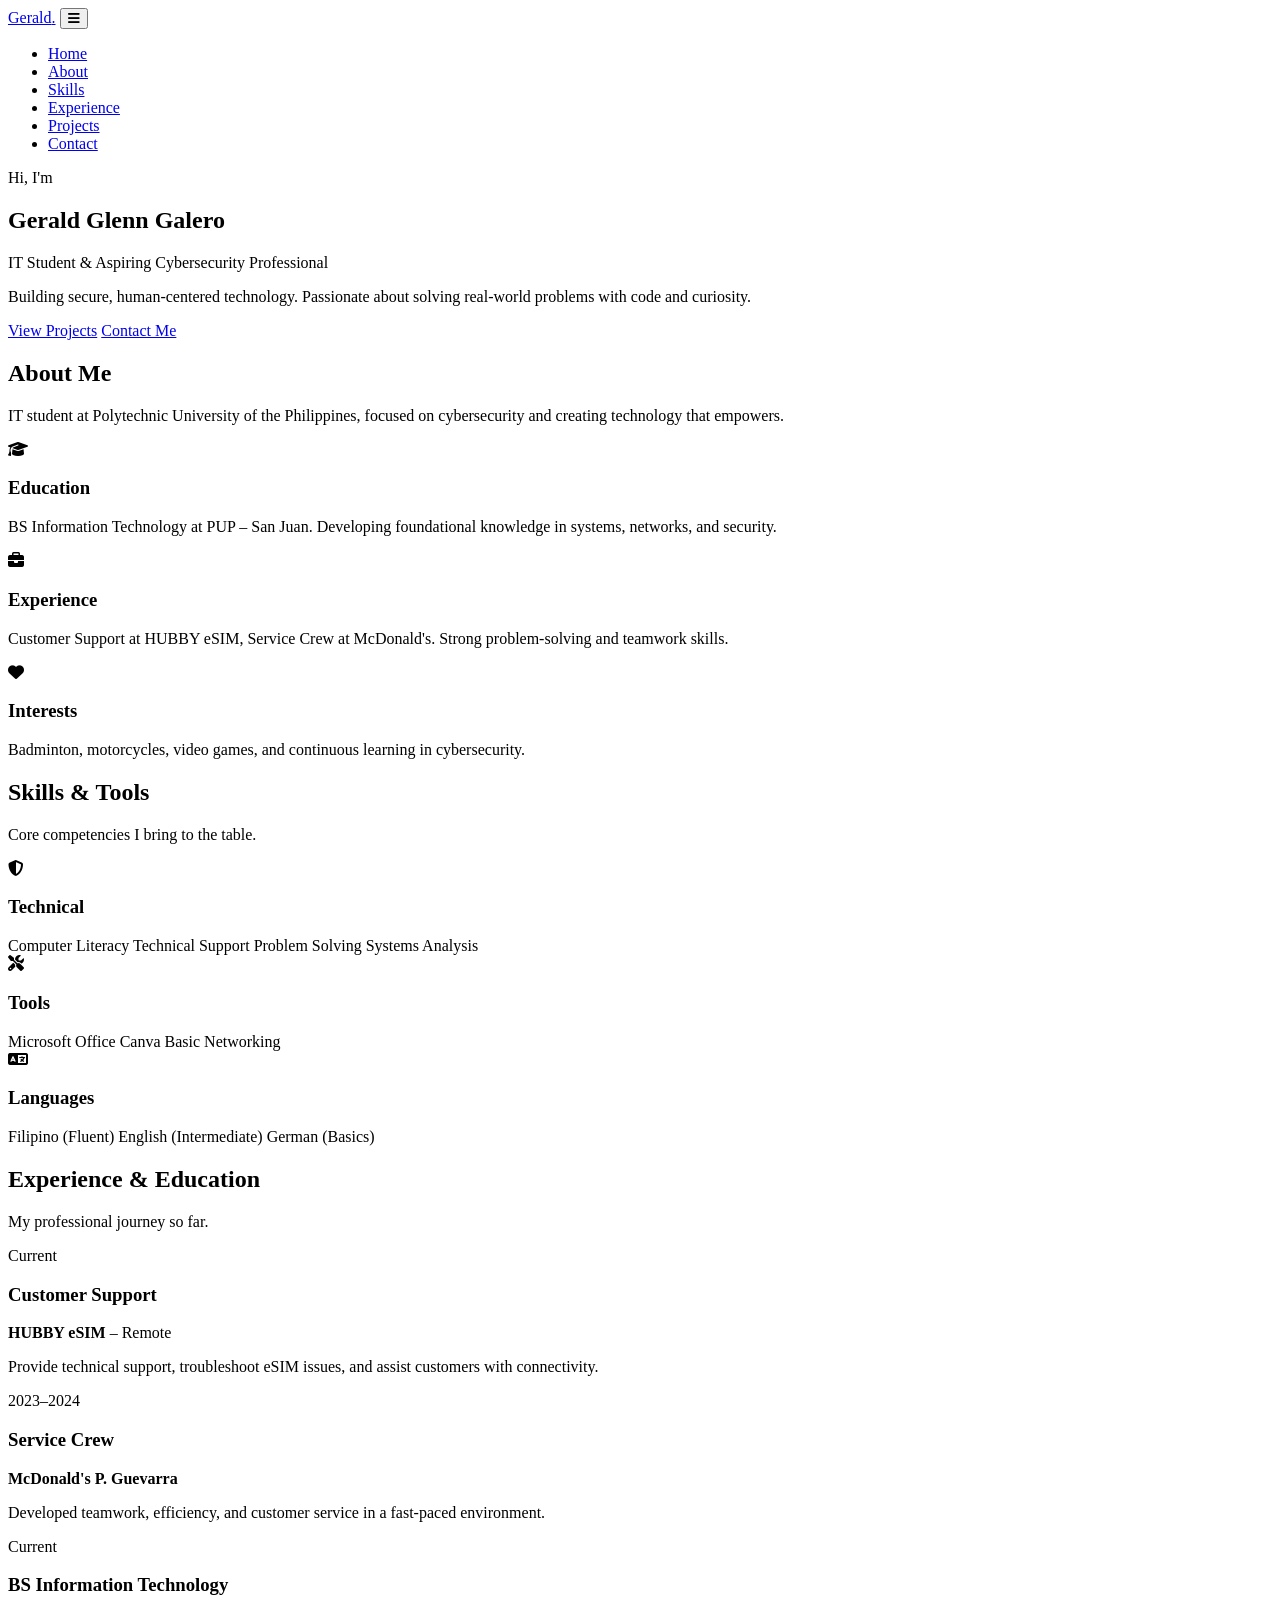
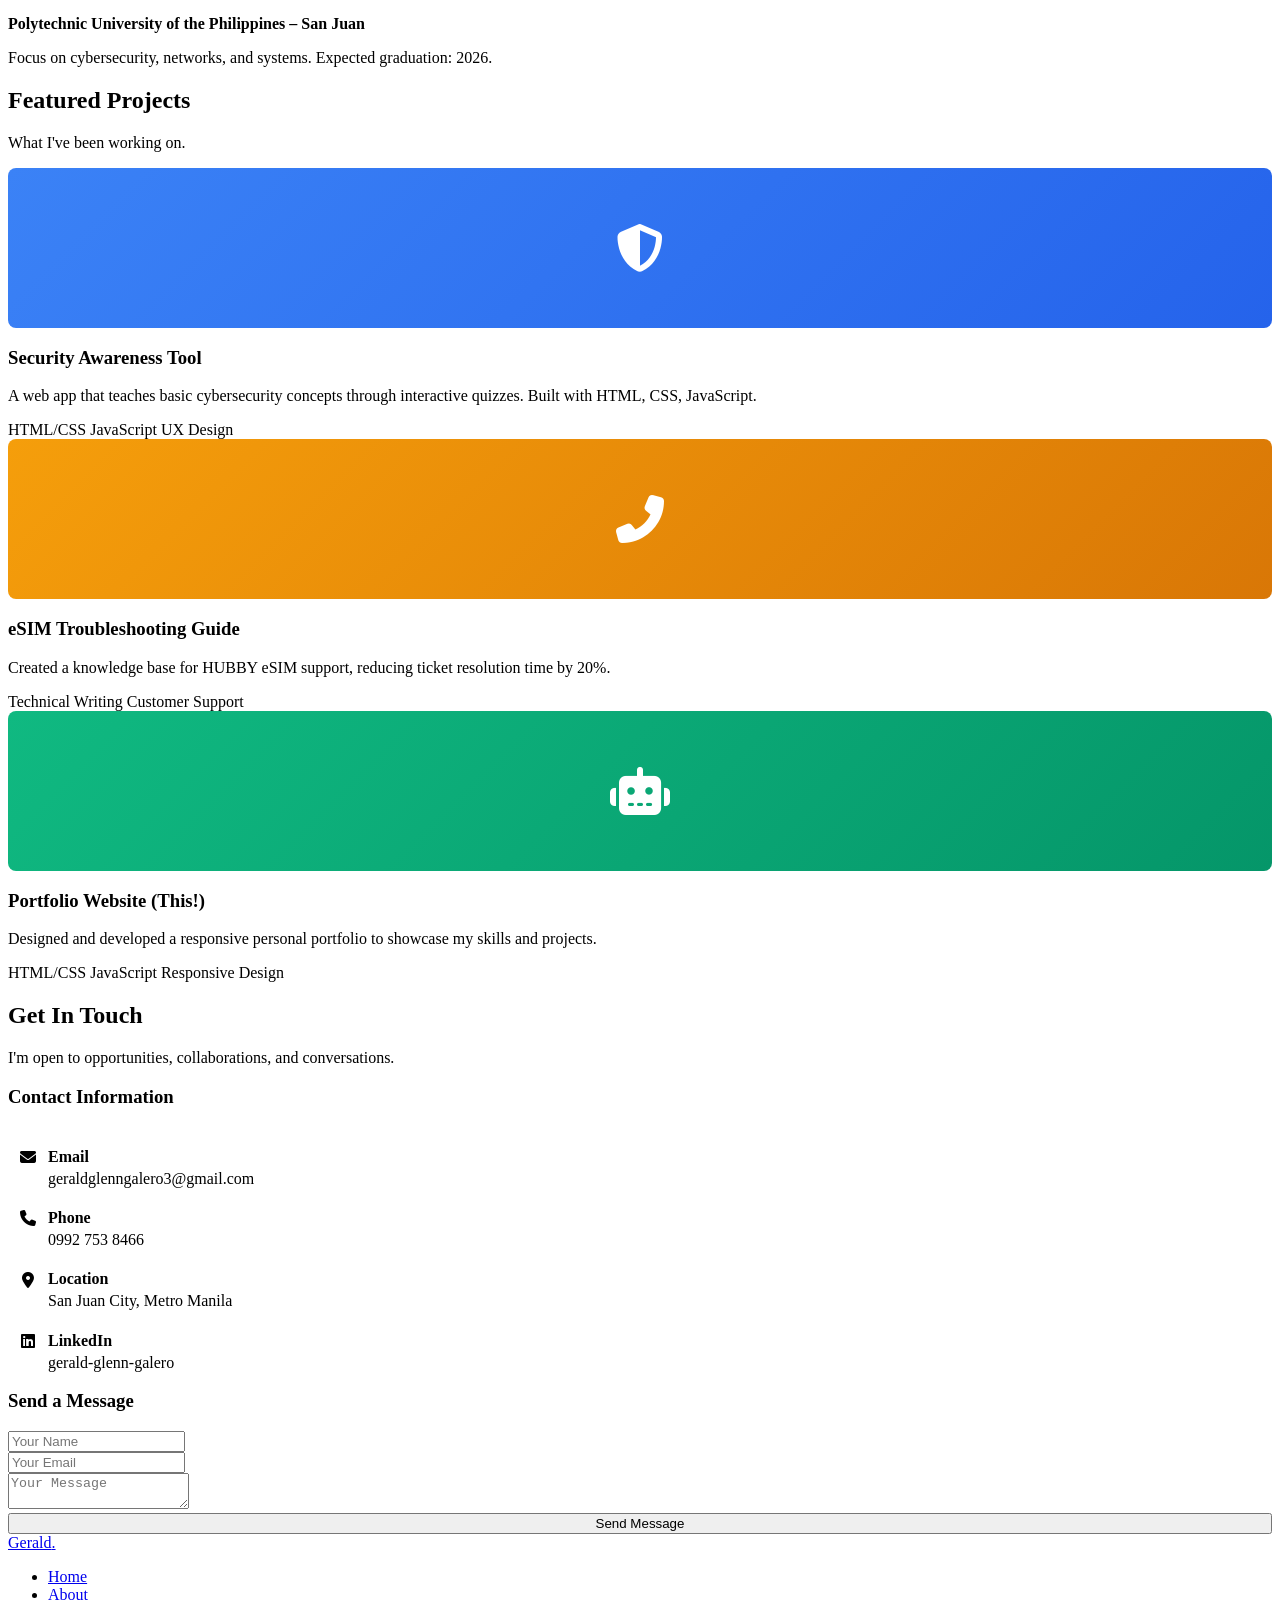
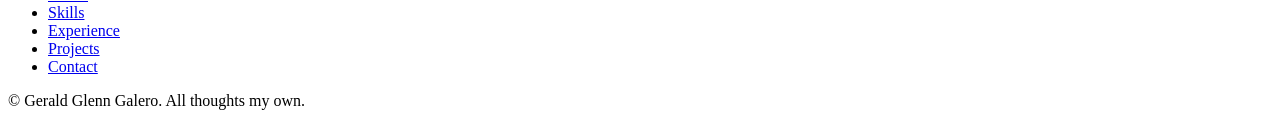
==== commit 4e251e1c: "New Update UX/UI index.html" ====
--- a/index.html
+++ b/index.html
@@ -1,1780 +1,300 @@
 <!DOCTYPE html>
 <html lang="en">
 <head>
-    <meta charset="UTF-8">
-    <meta name="viewport" content="width=device-width, initial-scale=1.0">
-    <title>Gerald Glenn Galero | IT Professional</title>
-    <meta name="description" content="Personal website of Gerald Glenn Galero, an IT professional focused on cybersecurity and intentional technology.">
-    
-    <!-- Google Fonts -->
-    <link rel="preconnect" href="https://fonts.googleapis.com">
-    <link rel="preconnect" href="https://fonts.gstatic.com" crossorigin>
-    <link href="https://fonts.googleapis.com/css2?family=Inter:wght@300;400;500;600;700&family=Space+Mono:wght@400;700&display=swap" rel="stylesheet">
-    
-    <!-- Font Awesome -->
-    <link rel="stylesheet" href="https://cdnjs.cloudflare.com/ajax/libs/font-awesome/6.4.0/css/all.min.css">
-    
-    <!-- Favicon -->
-    <link rel="icon" type="image/svg+xml" href="data:image/svg+xml,<svg xmlns=%22http://www.w3.org/2000/svg%22 viewBox=%220 0 100 100%22><text y=%22.9em%22 font-size=%2290%22>❯</text></svg>">
-    
-    <style>
-        /* ===== VARIABLES ===== */
-        :root {
-            --bg-primary: #0a0a0a;
-            --bg-secondary: #151515;
-            --bg-tertiary: #1e1e1e;
-            --text-primary: #f5f5f7;
-            --text-secondary: #a1a1a6;
-            --text-tertiary: #6e6e73;
-            --accent-color: #4dabf7;
-            --accent-hover: #74c0fc;
-            --border-color: #2c2c2e;
-            --linkedin-blue: #0077b5;
-        }
-        
-        /* ===== RESET & BASE ===== */
-        * { margin: 0; padding: 0; box-sizing: border-box; }
-        
-        html { font-size: 16px; scroll-behavior: smooth; }
-        
-        body {
-            font-family: 'Inter', -apple-system, BlinkMacSystemFont, sans-serif;
-            background: linear-gradient(135deg, #0a0a0a 0%, #1a1a1a 100%);
-            color: var(--text-primary);
-            line-height: 1.6;
-            min-height: 100vh;
-        }
-        
-        /* ===== LAYOUT ===== */
-        .container {
-            max-width: 1200px;
-            margin: 0 auto;
-            padding: 0 20px;
-        }
-        
-        /* ===== FLOATING LINKEDIN BUTTON ===== */
-        .floating-linkedin {
-            position: fixed;
-            bottom: 30px;
-            right: 30px;
-            z-index: 1001;
-            display: flex;
-            flex-direction: column;
-            align-items: flex-end;
-            gap: 10px;
-        }
-        
-        .linkedin-tooltip {
-            background: var(--linkedin-blue);
-            color: white;
-            padding: 8px 16px;
-            border-radius: 20px;
-            font-size: 0.85rem;
-            font-weight: 600;
-            opacity: 0;
-            transform: translateX(10px);
-            transition: all 0.3s ease;
-            white-space: nowrap;
-            pointer-events: none;
-            box-shadow: 0 4px 15px rgba(0, 119, 181, 0.4);
-        }
-        
-        .floating-linkedin:hover .linkedin-tooltip {
-            opacity: 1;
-            transform: translateX(0);
-        }
-        
-        .linkedin-btn {
-            width: 60px;
-            height: 60px;
-            background: var(--linkedin-blue);
-            color: white;
-            border-radius: 50%;
-            display: flex;
-            align-items: center;
-            justify-content: center;
-            text-decoration: none;
-            font-size: 1.5rem;
-            box-shadow: 0 4px 20px rgba(0, 119, 181, 0.5);
-            transition: all 0.3s ease;
-            animation: pulse 2s infinite;
-        }
-        
-        @keyframes pulse {
-            0%, 100% {
-                box-shadow: 0 4px 20px rgba(0, 119, 181, 0.5);
-            }
-            50% {
-                box-shadow: 0 4px 30px rgba(0, 119, 181, 0.8), 0 0 0 10px rgba(0, 119, 181, 0.1);
-            }
-        }
-        
-        .linkedin-btn:hover {
-            transform: scale(1.1) translateY(-3px);
-            box-shadow: 0 6px 30px rgba(0, 119, 181, 0.7);
-            animation: none;
-        }
-        
-        .linkedin-btn i {
-            transition: transform 0.3s ease;
-        }
-        
-        .linkedin-btn:hover i {
-            transform: scale(1.2);
-        }
-        
-        /* ===== NAVBAR ===== */
-        .navbar {
-            position: fixed;
-            top: 0;
-            width: 100%;
-            background: rgba(10, 10, 10, 0.98);
-            backdrop-filter: blur(20px);
-            border-bottom: 1px solid var(--border-color);
-            padding: 15px 0;
-            z-index: 1000;
-            box-shadow: 0 4px 20px rgba(0, 0, 0, 0.5);
-        }
-        
-        .nav-container {
-            display: flex;
-            justify-content: space-between;
-            align-items: center;
-        }
-        
-        .logo {
-            font-size: 1.5rem;
-            font-weight: 700;
-            color: var(--text-primary);
-            text-decoration: none;
-            transition: transform 0.3s;
-        }
-        
-        .logo:hover { transform: scale(1.05); }
-        .logo span { color: var(--accent-color); }
-        
-        .nav-links {
-            display: flex;
-            gap: 30px;
-            list-style: none;
-            align-items: center;
-        }
-        
-        .nav-link {
-            color: var(--text-secondary);
-            text-decoration: none;
-            font-weight: 500;
-            transition: all 0.3s;
-            position: relative;
-            padding: 5px 0;
-        }
-        
-        .nav-link::after {
-            content: '';
-            position: absolute;
-            bottom: 0;
-            left: 0;
-            width: 0;
-            height: 2px;
-            background: var(--accent-color);
-            transition: width 0.3s;
-        }
-        
-        .nav-link:hover, .nav-link.active { color: var(--accent-color); }
-        .nav-link:hover::after, .nav-link.active::after { width: 100%; }
-        
-        /* LinkedIn button in navbar */
-        .nav-linkedin-btn {
-            background: var(--linkedin-blue);
-            color: white;
-            padding: 8px 20px;
-            border-radius: 25px;
-            text-decoration: none;
-            font-weight: 600;
-            font-size: 0.9rem;
-            transition: all 0.3s ease;
-            display: flex;
-            align-items: center;
-            gap: 8px;
-            box-shadow: 0 2px 10px rgba(0, 119, 181, 0.3);
-        }
-        
-        .nav-linkedin-btn:hover {
-            transform: translateY(-2px);
-            box-shadow: 0 4px 15px rgba(0, 119, 181, 0.5);
-            background: #006399;
-        }
-        
-        .nav-linkedin-btn i {
-            font-size: 1.1rem;
-        }
-        
-        .mobile-menu-btn {
-            display: none;
-            background: none;
-            border: none;
-            color: var(--text-primary);
-            font-size: 1.5rem;
-            cursor: pointer;
-            transition: color 0.3s;
-        }
-        
-        .mobile-menu-btn:hover { color: var(--accent-color); }
-        
-        /* ===== SECTIONS ===== */
-        .section {
-            padding: 100px 0;
-            min-height: 100vh;
-            display: flex;
-            align-items: center;
-        }
-        
-        .section-content {
-            width: 100%;
-        }
-        
-        /* ===== HERO ===== */
-        .hero {
-            background: radial-gradient(circle at 30% 50%, rgba(77, 171, 247, 0.1) 0%, transparent 50%);
-        }
-        
-        .hero-statement {
-            font-size: clamp(2.5rem, 6vw, 4.5rem);
-            line-height: 1.1;
-            margin-bottom: 25px;
-            background: linear-gradient(135deg, #fff 0%, #4dabf7 100%);
-            -webkit-background-clip: text;
-            -webkit-text-fill-color: transparent;
-            background-clip: text;
-        }
-        
-        .hero-intro {
-            font-size: 1.25rem;
-            color: var(--text-secondary);
-            max-width: 700px;
-            margin-bottom: 40px;
-            line-height: 1.8;
-        }
-
-        /* Photo Section - Add after .hero-intro styles */
-        .photo-section {
-            display: flex;
-            align-items: center;
-            justify-content: center;
-            gap: 60px;
-            margin-top: 80px;
-            flex-wrap: wrap;
-        }
-        
-        .photo-container {
-            position: relative;
-            width: 350px;
-            height: 350px;
-        }
-        
-        .photo-frame {
-            width: 100%;
-            height: 100%;
-            border-radius: 20px;
-            overflow: hidden;
-            border: 4px solid var(--accent-color);
-            box-shadow: 
-                0 20px 60px rgba(77, 171, 247, 0.3),
-                0 0 0 12px rgba(77, 171, 247, 0.1);
-            position: relative;
-            transition: all 0.5s cubic-bezier(0.175, 0.885, 0.32, 1.275);
-        }
-        
-        .photo-frame:hover {
-            transform: translateY(-10px) scale(1.02);
-            box-shadow: 
-                0 30px 80px rgba(77, 171, 247, 0.4),
-                0 0 0 12px rgba(77, 171, 247, 0.15);
-        }
-        
-        .photo-frame::before {
-            content: '';
-            position: absolute;
-            top: 0;
-            left: 0;
-            right: 0;
-            bottom: 0;
-            background: linear-gradient(135deg, rgba(77, 171, 247, 0.1) 0%, transparent 50%);
-            z-index: 1;
-            pointer-events: none;
-        }
-        
-        .photo-frame img {
-            width: 100%;
-            height: 100%;
-            object-fit: cover;
-            display: block;
-        }
-        
-        .photo-upload-controls {
-            text-align: center;
-            max-width: 400px;
-        }
-        
-        .photo-upload-controls h3 {
-            font-size: 1.5rem;
-            margin-bottom: 15px;
-            color: var(--text-primary);
-        }
-        
-        .photo-upload-controls p {
-            color: var(--text-secondary);
-            margin-bottom: 25px;
-            font-size: 1rem;
-        }
-        
-        .upload-btn-wrapper {
-            position: relative;
-            display: inline-block;
-            margin-bottom: 15px;
-        }
-        
-        .upload-btn-wrapper input[type=file] {
-            position: absolute;
-            left: 0;
-            top: 0;
-            opacity: 0;
-            width: 100%;
-            height: 100%;
-            cursor: pointer;
-        }
-        
-        .upload-label {
-            display: inline-flex;
-            align-items: center;
-            gap: 10px;
-            padding: 12px 28px;
-            background: var(--bg-tertiary);
-            border: 2px solid var(--accent-color);
-            border-radius: 8px;
-            color: var(--accent-color);
-            font-weight: 600;
-            cursor: pointer;
-            transition: all 0.3s;
-        }
-        
-        .upload-label:hover {
-            background: rgba(77, 171, 247, 0.1);
-            transform: translateY(-2px);
-        }
-        
-        .photo-info {
-            display: flex;
-            flex-direction: column;
-            gap: 10px;
-            margin-top: 20px;
-            font-size: 0.9rem;
-            color: var(--text-tertiary);
-        }
-        
-        .photo-info-item {
-            display: flex;
-            align-items: center;
-            gap: 8px;
-        }
-        
-        .photo-info-item i {
-            color: var(--accent-color);
-        }
-        
-        /* Add to mobile responsive section */
-        @media (max-width: 768px) {
-            .photo-section {
-                flex-direction: column;
-                gap: 40px;
-            }
-            
-            .photo-container {
-                width: 280px;
-                height: 280px;
-            }
-        }
-        
-        /* ===== LINKEDIN CTA BANNER ===== */
-        .linkedin-banner {
-            background: linear-gradient(135deg, var(--linkedin-blue) 0%, #005582 100%);
-            border-radius: 12px;
-            padding: 30px;
-            margin-top: 40px;
-            display: flex;
-            align-items: center;
-            justify-content: space-between;
-            box-shadow: 0 8px 30px rgba(0, 119, 181, 0.3);
-            border: 2px solid rgba(255, 255, 255, 0.1);
-            transition: all 0.3s ease;
-        }
-        
-        .linkedin-banner:hover {
-            transform: translateY(-3px);
-            box-shadow: 0 12px 40px rgba(0, 119, 181, 0.4);
-        }
-        
-        .linkedin-banner-content {
-            flex: 1;
-        }
-        
-        .linkedin-banner-content h3 {
-            color: white;
-            font-size: 1.5rem;
-            margin-bottom: 10px;
-            display: flex;
-            align-items: center;
-            gap: 12px;
-        }
-        
-        .linkedin-banner-content h3 i {
-            font-size: 1.8rem;
-        }
-        
-        .linkedin-banner-content p {
-            color: rgba(255, 255, 255, 0.9);
-            margin: 0;
-            font-size: 1rem;
-        }
-        
-        .linkedin-banner-btn {
-            background: white;
-            color: var(--linkedin-blue);
-            padding: 12px 30px;
-            border-radius: 30px;
-            text-decoration: none;
-            font-weight: 700;
-            font-size: 1rem;
-            transition: all 0.3s ease;
-            display: inline-flex;
-            align-items: center;
-            gap: 10px;
-            box-shadow: 0 4px 15px rgba(0, 0, 0, 0.2);
-        }
-        
-        .linkedin-banner-btn:hover {
-            transform: scale(1.05);
-            box-shadow: 0 6px 20px rgba(0, 0, 0, 0.3);
-        }
-        
-        /* ===== BUTTONS ===== */
-        .btn-group {
-            display: flex;
-            gap: 15px;
-            flex-wrap: wrap;
-        }
-        
-        .btn {
-            padding: 14px 32px;
-            border-radius: 6px;
-            font-weight: 600;
-            font-size: 1rem;
-            text-decoration: none;
-            transition: all 0.3s;
-            display: inline-block;
-            cursor: pointer;
-            border: none;
-        }
-        
-        .btn-primary {
-            background: linear-gradient(135deg, var(--accent-color) 0%, var(--accent-hover) 100%);
-            color: #0a0a0a;
-            box-shadow: 0 4px 15px rgba(77, 171, 247, 0.3);
-        }
-        
-        .btn-primary:hover {
-            transform: translateY(-3px);
-            box-shadow: 0 6px 25px rgba(77, 171, 247, 0.4);
-        }
-        
-        .btn-secondary {
-            background: transparent;
-            color: var(--accent-color);
-            border: 2px solid var(--accent-color);
-        }
-        
-        .btn-secondary:hover {
-            background: rgba(77, 171, 247, 0.1);
-            transform: translateY(-3px);
-        }
-        
-        /* ===== CARDS ===== */
-        .grid {
-            display: grid;
-            grid-template-columns: repeat(auto-fit, minmax(300px, 1fr));
-            gap: 30px;
-            margin-top: 50px;
-        }
-        
-        .card {
-            background: linear-gradient(135deg, var(--bg-secondary) 0%, var(--bg-tertiary) 100%);
-            border: 1px solid var(--border-color);
-            border-radius: 12px;
-            padding: 40px;
-            transition: all 0.4s cubic-bezier(0.175, 0.885, 0.32, 1.275);
-            position: relative;
-            overflow: hidden;
-        }
-        
-        .card::before {
-            content: '';
-            position: absolute;
-            top: 0;
-            left: 0;
-            width: 100%;
-            height: 4px;
-            background: linear-gradient(90deg, var(--accent-color), var(--accent-hover));
-            transform: scaleX(0);
-            transition: transform 0.3s;
-        }
-        
-        .card:hover {
-            transform: translateY(-8px);
-            box-shadow: 0 20px 40px rgba(0, 0, 0, 0.4);
-            border-color: var(--accent-color);
-        }
-        
-        .card:hover::before { transform: scaleX(1); }
-        
-        .card-icon {
-            font-size: 2.5rem;
-            color: var(--accent-color);
-            margin-bottom: 20px;
-            display: inline-block;
-            transition: transform 0.3s;
-        }
-        
-        .card:hover .card-icon {
-            transform: scale(1.1) rotate(5deg);
-        }
-        
-        .card h3 {
-            font-size: 1.5rem;
-            margin-bottom: 15px;
-            color: var(--text-primary);
-        }
-        
-        .card p {
-            color: var(--text-secondary);
-            margin: 0;
-            line-height: 1.7;
-        }
-        
-        /* ===== SECTION HEADERS ===== */
-        .section-header {
-            text-align: center;
-            margin-bottom: 60px;
-        }
-        
-        .section-header h2 {
-            font-size: clamp(2rem, 4vw, 3rem);
-            margin-bottom: 15px;
-            background: linear-gradient(135deg, #fff 0%, var(--accent-color) 100%);
-            -webkit-background-clip: text;
-            -webkit-text-fill-color: transparent;
-            background-clip: text;
-        }
-        
-        .section-header p {
-            color: var(--text-secondary);
-            max-width: 600px;
-            margin: 0 auto;
-        }
-        
-        /* ===== TIMELINE ===== */
-        .timeline {
-            position: relative;
-            max-width: 800px;
-            margin: 0 auto;
-            padding: 40px 0;
-        }
-        
-        .timeline::before {
-            content: '';
-            position: absolute;
-            left: 50%;
-            transform: translateX(-50%);
-            width: 2px;
-            height: 100%;
-            background: var(--border-color);
-        }
-        
-        .timeline-item {
-            position: relative;
-            margin-bottom: 50px;
-            padding-left: calc(50% + 40px);
-        }
-        
-        .timeline-item:nth-child(even) {
-            padding-left: 0;
-            padding-right: calc(50% + 40px);
-            text-align: right;
-        }
-        
-        .timeline-marker {
-            position: absolute;
-            left: 50%;
-            transform: translateX(-50%);
-            width: 16px;
-            height: 16px;
-            background: var(--accent-color);
-            border-radius: 50%;
-            border: 3px solid var(--bg-primary);
-            box-shadow: 0 0 20px rgba(77, 171, 247, 0.5);
-        }
-        
-        .timeline-date {
-            color: var(--accent-color);
-            font-weight: 600;
-            font-size: 0.9rem;
-            margin-bottom: 10px;
-        }
-        
-        .timeline-content {
-            background: var(--bg-secondary);
-            border: 1px solid var(--border-color);
-            border-radius: 8px;
-            padding: 25px;
-        }
-        
-        .timeline-content h3 {
-            font-size: 1.3rem;
-            margin-bottom: 8px;
-        }
-        
-        .timeline-content p {
-            margin: 8px 0;
-            font-size: 0.95rem;
-        }
-        
-        .timeline-content strong {
-            color: var(--accent-color);
-        }
-        
-        /* ===== SKILLS ===== */
-        .skills-grid {
-            display: flex;
-            flex-wrap: wrap;
-            gap: 12px;
-            margin-top: 20px;
-        }
-        
-        .skill-tag {
-            background: var(--bg-tertiary);
-            color: var(--text-primary);
-            padding: 8px 16px;
-            border-radius: 20px;
-            font-size: 0.9rem;
-            border: 1px solid var(--border-color);
-            transition: all 0.3s;
-        }
-        
-        .skill-tag:hover {
-            background: var(--accent-color);
-            color: var(--bg-primary);
-            transform: translateY(-2px);
-        }
-        
-        /* ===== STATS ===== */
-        .stats-grid {
-            display: grid;
-            grid-template-columns: repeat(auto-fit, minmax(200px, 1fr));
-            gap: 30px;
-            text-align: center;
-        }
-        
-        .stat-item {
-            background: var(--bg-secondary);
-            padding: 40px 20px;
-            border-radius: 12px;
-            border: 1px solid var(--border-color);
-            transition: all 0.3s;
-        }
-        
-        .stat-item:hover {
-            transform: translateY(-5px);
-            border-color: var(--accent-color);
-        }
-        
-        .stat-number {
-            font-size: 3rem;
-            font-weight: 700;
-            color: var(--accent-color);
-            margin-bottom: 10px;
-        }
-        
-        .stat-label {
-            font-size: 1rem;
-            color: var(--text-secondary);
-            text-transform: uppercase;
-            letter-spacing: 1px;
-        }
-        
-        /* ===== PROJECTS ===== */
-        .project-card {
-            overflow: hidden;
-        }
-        
-        .project-tags {
-            display: flex;
-            flex-wrap: wrap;
-            gap: 8px;
-            margin-top: 15px;
-        }
-        
-        /* ===== TESTIMONIALS ===== */
-        .testimonials-container {
-            display: grid;
-            grid-template-columns: repeat(auto-fit, minmax(300px, 1fr));
-            gap: 30px;
-            margin-top: 40px;
-        }
-        
-        .testimonial-card {
-            background: var(--bg-secondary);
-            border: 1px solid var(--border-color);
-            border-radius: 12px;
-            padding: 30px;
-            transition: all 0.3s;
-        }
-        
-        .testimonial-card:hover {
-            transform: translateY(-5px);
-            border-color: var(--accent-color);
-        }
-        
-        .testimonial-stars {
-            color: #ffd700;
-            margin-bottom: 20px;
-            font-size: 1.2rem;
-        }
-        
-        .testimonial-text {
-            font-style: italic;
-            color: var(--text-secondary);
-            margin-bottom: 20px;
-            line-height: 1.8;
-        }
-        
-        .testimonial-author {
-            display: flex;
-            flex-direction: column;
-            gap: 5px;
-        }
-        
-        .testimonial-author strong {
-            color: var(--text-primary);
-            font-size: 1.1rem;
-        }
-        
-        .testimonial-author span {
-            color: var(--text-tertiary);
-            font-size: 0.9rem;
-        }
-        
-        /* ===== CONTACT FORM ===== */
-        .contact-form {
-            margin-top: 20px;
-        }
-        
-        .form-group {
-            margin-bottom: 20px;
-        }
-        
-        .form-group input,
-        .form-group textarea {
-            width: 100%;
-            padding: 12px 16px;
-            background: var(--bg-tertiary);
-            border: 1px solid var(--border-color);
-            border-radius: 6px;
-            color: var(--text-primary);
-            font-family: 'Inter', sans-serif;
-            font-size: 1rem;
-            transition: all 0.3s;
-        }
-        
-        .form-group input:focus,
-        .form-group textarea:focus {
-            outline: none;
-            border-color: var(--accent-color);
-            box-shadow: 0 0 0 3px rgba(77, 171, 247, 0.1);
-        }
-        
-        .form-group textarea {
-            resize: vertical;
-            min-height: 120px;
-        }
-        
-        #formMessage {
-            margin-top: 15px;
-            padding: 12px;
-            border-radius: 6px;
-            display: none;
-        }
-        
-        #formMessage.success {
-            background: rgba(76, 175, 80, 0.1);
-            color: #4caf50;
-            border: 1px solid #4caf50;
-            display: block;
-        }
-        
-        #formMessage.error {
-            background: rgba(244, 67, 54, 0.1);
-            color: #f44336;
-            border: 1px solid #f44336;
-            display: block;
-        }
-        
-        /* ===== SCROLL TO TOP ===== */
-        .scroll-to-top {
-            position: fixed;
-            bottom: 110px;
-            right: 30px;
-            width: 50px;
-            height: 50px;
-            background: var(--accent-color);
-            color: var(--bg-primary);
-            border-radius: 50%;
-            display: flex;
-            align-items: center;
-            justify-content: center;
-            cursor: pointer;
-            opacity: 0;
-            visibility: hidden;
-            transition: all 0.3s;
-            z-index: 999;
-            box-shadow: 0 4px 15px rgba(77, 171, 247, 0.3);
-        }
-        
-        .scroll-to-top.visible {
-            opacity: 1;
-            visibility: visible;
-        }
-        
-        .scroll-to-top:hover {
-            transform: translateY(-5px);
-            box-shadow: 0 6px 20px rgba(77, 171, 247, 0.4);
-        }
-        
-        /* ===== CONTACT ===== */
-        .contact-info {
-            display: flex;
-            flex-direction: column;
-            gap: 20px;
-        }
-        
-        .contact-item {
-            display: flex;
-            align-items: center;
-            gap: 15px;
-            padding: 20px;
-            background: var(--bg-secondary);
-            border-radius: 8px;
-            border: 1px solid var(--border-color);
-            transition: all 0.3s;
-        }
-        
-        .contact-item:hover {
-            border-color: var(--accent-color);
-            transform: translateX(5px);
-        }
-        
-        .contact-icon {
-            width: 50px;
-            height: 50px;
-            border-radius: 50%;
-            background: var(--bg-tertiary);
-            display: flex;
-            align-items: center;
-            justify-content: center;
-            color: var(--accent-color);
-            font-size: 1.3rem;
-        }
-        
-        .contact-details h4 {
-            margin: 0 0 5px 0;
-            font-size: 1rem;
-        }
-        
-        .contact-details a {
-            color: var(--text-secondary);
-            text-decoration: none;
-            transition: color 0.3s;
-        }
-        
-        .contact-details a:hover {
-            color: var(--accent-color);
-        }
-        
-        /* ===== FOOTER ===== */
-        .footer {
-            background: var(--bg-secondary);
-            border-top: 1px solid var(--border-color);
-            padding: 50px 0 30px;
-        }
-        
-        .footer-content {
-            display: flex;
-            justify-content: space-between;
-            align-items: center;
-            flex-wrap: wrap;
-            gap: 30px;
-        }
-        
-        .footer-links {
-            display: flex;
-            gap: 25px;
-            list-style: none;
-        }
-        
-        .footer-link {
-            color: var(--text-secondary);
-            text-decoration: none;
-            transition: color 0.3s;
-        }
-        
-        .footer-link:hover { color: var(--accent-color); }
-        
-        .social-links {
-            display: flex;
-            gap: 15px;
-        }
-        
-        .social-link {
-            width: 45px;
-            height: 45px;
-            background: var(--bg-tertiary);
-            border-radius: 50%;
-            display: flex;
-            align-items: center;
-            justify-content: center;
-            color: var(--text-primary);
-            text-decoration: none;
-            transition: all 0.3s;
-        }
-        
-        .social-link:hover {
-            background: var(--accent-color);
-            color: var(--bg-primary);
-            transform: translateY(-4px);
-        }
-        
-        .social-link.linkedin:hover {
-            background: var(--linkedin-blue);
-        }
-        
-        .copyright {
-            color: var(--text-tertiary);
-            font-size: 0.9rem;
-            text-align: center;
-            width: 100%;
-            margin-top: 30px;
-            padding-top: 20px;
-            border-top: 1px solid var(--border-color);
-        }
-        
-        /* ===== ANIMATIONS ===== */
-        @keyframes fadeInUp {
-            from {
-                opacity: 0;
-                transform: translateY(30px);
-            }
-            to {
-                opacity: 1;
-                transform: translateY(0);
-            }
-        }
-        
-        .fade-in {
-            animation: fadeInUp 0.8s ease forwards;
-        }
-        
-        .delay-1 { animation-delay: 0.2s; }
-        .delay-2 { animation-delay: 0.4s; }
-        .delay-3 { animation-delay: 0.6s; }
-        
-        /* ===== RESPONSIVE ===== */
-        @media (max-width: 968px) {
-            .linkedin-banner {
-                flex-direction: column;
-                text-align: center;
-                gap: 20px;
-            }
-            
-            .linkedin-banner-content h3 {
-                justify-content: center;
-            }
-        }
-        
-        @media (max-width: 768px) {
-            .mobile-menu-btn { display: block; }
-            
-            .nav-links {
-                display: none;
-                position: absolute;
-                top: 100%;
-                left: 0;
-                width: 100%;
-                background: rgba(10, 10, 10, 0.98);
-                flex-direction: column;
-                padding: 20px;
-                border-top: 1px solid var(--border-color);
-                box-shadow: 0 10px 30px rgba(0, 0, 0, 0.5);
-            }
-            
-            .nav-links.active { display: flex; }
-            
-            .nav-linkedin-btn {
-                width: 100%;
-                justify-content: center;
-            }
-            
-            .section { padding: 60px 0; min-height: auto; }
-            
-            .timeline::before { left: 20px; }
-            
-            .timeline-item,
-            .timeline-item:nth-child(even) {
-                padding-left: 60px;
-                padding-right: 0;
-                text-align: left;
-            }
-            
-            .timeline-marker {
-                left: 20px;
-                transform: translateX(-50%);
-            }
-            
-            .btn-group { flex-direction: column; }
-            .btn { width: 100%; text-align: center; }
-            
-            .footer-content {
-                flex-direction: column;
-                text-align: center;
-            }
-            
-            .footer-links {
-                flex-direction: column;
-                gap: 15px;
-            }
-            
-            .floating-linkedin {
-                bottom: 20px;
-                right: 20px;
-            }
-            
-            .linkedin-btn {
-                width: 55px;
-                height: 55px;
-            }
-            
-            .scroll-to-top {
-                bottom: 95px;
-                right: 20px;
-            }
-        }
-    </style>
+  <meta charset="UTF-8">
+  <meta name="viewport" content="width=device-width, initial-scale=1.0">
+  <title>Gerald Glenn Galero – IT Professional</title>
+  <meta name="description" content="Portfolio of Gerald Glenn Galero, IT student focused on cybersecurity and human‑centered technology.">
+  <!-- Google Fonts -->
+  <link rel="preconnect" href="https://fonts.googleapis.com">
+  <link rel="preconnect" href="https://fonts.gstatic.com" crossorigin>
+  <link href="https://fonts.googleapis.com/css2?family=Inter:wght@300;400;500;600;700&family=Space+Mono:wght@400;700&display=swap" rel="stylesheet">
+  <!-- Font Awesome -->
+  <link rel="stylesheet" href="https://cdnjs.cloudflare.com/ajax/libs/font-awesome/6.4.0/css/all.min.css">
+  <!-- Main CSS -->
+  <link rel="stylesheet" href="style.css">
+  <link rel="icon" type="image/svg+xml" href="data:image/svg+xml,<svg xmlns=%22http://www.w3.org/2000/svg%22 viewBox=%220 0 100 100%22><text y=%22.9em%22 font-size=%2290%22>❯</text></svg>">
 </head>
 <body>
-    <!-- Floating LinkedIn Button -->
-    <div class="floating-linkedin">
-        <span class="linkedin-tooltip">Connect on LinkedIn!</span>
-        <a href="https://www.linkedin.com/in/gerald-glenn-galero-736724367" class="linkedin-btn" target="_blank" rel="noopener noreferrer" title="Connect with me on LinkedIn">
-            <i class="fab fa-linkedin"></i>
-        </a>
+  <!-- Navigation -->
+  <nav class="navbar">
+    <div class="container nav-container">
+      <a href="index.html" class="logo">Gerald<span>.</span></a>
+      <button class="mobile-menu-btn" id="mobileMenuBtn" aria-label="Toggle menu">
+        <i class="fas fa-bars"></i>
+      </button>
+      <ul class="nav-links" id="navLinks">
+        <li><a href="#home" class="nav-link">Home</a></li>
+        <li><a href="#about" class="nav-link">About</a></li>
+        <li><a href="#skills" class="nav-link">Skills</a></li>
+        <li><a href="#experience" class="nav-link">Experience</a></li>
+        <li><a href="#projects" class="nav-link">Projects</a></li>
+        <li><a href="#contact" class="nav-link">Contact</a></li>
+      </ul>
     </div>
-
-    <!-- Navigation -->
-    <nav class="navbar">
-        <div class="container nav-container">
-            <a href="#home" class="logo">Gerald Glenn Galero<span>.</span></a>
-            
-            <button class="mobile-menu-btn" id="mobileMenuBtn" aria-label="Toggle menu">
-                <i class="fas fa-bars"></i>
-            </button>
-            
-            <ul class="nav-links" id="navLinks">
-                <li><a href="#home" class="nav-link active">Home</a></li>
-                <li><a href="#about" class="nav-link">About</a></li>
-                <li><a href="#skills" class="nav-link">Skills</a></li>
-                <li><a href="#projects" class="nav-link">Projects</a></li>
-                <li><a href="#journey" class="nav-link">Journey</a></li>
-                <li><a href="#contact" class="nav-link">Contact</a></li>
-            </ul>
-        </div>
-    </nav>
-
+  </nav>
+
+  <main>
     <!-- Hero Section -->
-    <section class="section hero" id="home">
-        <div class="container">
-            <div class="section-content fade-in">
-                <h1 class="hero-statement">
-                    Computer-literate, <br>
-                    productivity-focused IT student, <br>
-                    building systems with intention.
-                </h1>
-                
-                <p class="hero-intro">
-                    I'm an IT professional focused on programming, innovative solutions, and creating technology that empowers rather than complicates. Through continuous learning and mindful creation, I explore the intersection of security, usability, and human-centered design.
-                </p>
-                
-                <div class="btn-group">
-                    <a href="#about" class="btn btn-primary">Discover my story</a>
-                    <a href="#contact" class="btn btn-secondary">Get in touch</a>
-                </div>
-
-                <div class="photo-section">
-                    <div class="photo-container">
-                        <div class="photo-frame">
-                            <img src="https://images.unsplash.com/photo-1507003211169-0a1dd7228f2d?ixlib=rb-4.0.3&auto=format&fit=crop&w=800&q=80" 
-                                 alt="Gerald Glenn Galero" 
-                                 id="profilePhoto">
-                        </div>
-                    </div>
-                    
-                    <div class="photo-upload-controls">
-                        <h3><i class="fas fa-camera"></i> Your Professional Photo</h3>
-                        <p>Upload your photo to personalize your portfolio</p>
-                        
-                        <div class="upload-btn-wrapper">
-                            <label class="upload-label">
-                                <i class="fas fa-upload"></i>
-                                <span>Choose Photo</span>
-                            </label>
-                            <input type="file" id="photoUpload" accept="image/*">
-                        </div>
-                        
-                        <div class="photo-info">
-                            <div class="photo-info-item">
-                                <i class="fas fa-check-circle"></i>
-                                <span>Recommended: Square format (1:1 ratio)</span>
-                            </div>
-                            <div class="photo-info-item">
-                                <i class="fas fa-check-circle"></i>
-                                <span>Max size: 5MB</span>
-                            </div>
-                            <div class="photo-info-item">
-                                <i class="fas fa-check-circle"></i>
-                                <span>Formats: JPG, PNG, WebP</span>
-                            </div>
-                        </div>
-                    </div>
-                </div>
-                
-                <!-- LinkedIn CTA Banner -->
-                <div class="linkedin-banner">
-                    <div class="linkedin-banner-content">
-                        <h3>
-                            <i class="fab fa-linkedin"></i>
-                            Let's Connect Professionally
-                        </h3>
-                        <p>View my full professional profile and connect with me on LinkedIn</p>
-                    </div>
-                    <a href="https://www.linkedin.com/in/gerald-glenn-galero-736724367" class="linkedin-banner-btn" target="_blank" rel="noopener noreferrer">
-                        View LinkedIn Profile
-                        <i class="fas fa-arrow-right"></i>
-                    </a>
-                </div>
-            </div>
-        </div>
+    <section id="home" class="hero section">
+      <div class="container">
+        <div class="hero-content fade-in">
+          <span class="hero-greeting">Hi, I'm</span>
+          <h1 class="hero-title">Gerald Glenn Galero</h1>
+          <p class="hero-subtitle">IT Student & Aspiring Cybersecurity Professional</p>
+          <p class="hero-description">Building secure, human‑centered technology. Passionate about solving real‑world problems with code and curiosity.</p>
+          <div class="btn-group">
+            <a href="#projects" class="btn btn-primary">View Projects</a>
+            <a href="#contact" class="btn btn-secondary">Contact Me</a>
+          </div>
+        </div>
+      </div>
     </section>
 
     <!-- About Section -->
-    <section class="section" id="about">
-        <div class="container">
-            <div class="section-content">
-                <div class="section-header fade-in">
-                    <h2>About Me</h2>
-                    <p>Aspiring IT professional with a passion for technology, and creating innovative solutions.</p>
-                </div>
-                
-                <div class="grid">
-                    <div class="card fade-in delay-1">
-                        <i class="fas fa-user-graduate card-icon"></i>
-                        <h3>Education</h3>
-                        <p>Bachelor of Science in Information Technology at Polytechnic University of the Philippines - San Juan Campus. Currently developing foundational knowledge in systems, networks, and cybersecurity.</p>
-                    </div>
-                    
-                    <div class="card fade-in delay-2">
-                        <i class="fas fa-briefcase card-icon"></i>
-                        <h3>Experience</h3>
-                        <p>Customer Support at Hubby eSIM, providing technical support and troubleshooting. Previously worked as Service Crew at McDonald's, developing teamwork and customer service skills.</p>
-                    </div>
-                    
-                    <div class="card fade-in delay-3">
-                        <i class="fas fa-heart card-icon"></i>
-                        <h3>Interests</h3>
-                        <p>Customer support, playing badminton, riding motorcycles, exploring new technologies, and continuous learning in the ever-evolving tech landscape.</p>
-                    </div>
-                </div>
-            </div>
-        </div>
+    <section id="about" class="section">
+      <div class="container">
+        <div class="section-header fade-in">
+          <h2>About Me</h2>
+          <p>IT student at Polytechnic University of the Philippines, focused on cybersecurity and creating technology that empowers.</p>
+        </div>
+        <div class="grid">
+          <div class="card fade-in">
+            <i class="fas fa-graduation-cap card-icon"></i>
+            <h3>Education</h3>
+            <p>BS Information Technology at PUP – San Juan. Developing foundational knowledge in systems, networks, and security.</p>
+          </div>
+          <div class="card fade-in">
+            <i class="fas fa-briefcase card-icon"></i>
+            <h3>Experience</h3>
+            <p>Customer Support at HUBBY eSIM, Service Crew at McDonald's. Strong problem‑solving and teamwork skills.</p>
+          </div>
+          <div class="card fade-in">
+            <i class="fas fa-heart card-icon"></i>
+            <h3>Interests</h3>
+            <p>Badminton, motorcycles, video games, and continuous learning in cybersecurity.</p>
+          </div>
+        </div>
+      </div>
     </section>
 
     <!-- Skills Section -->
-    <section class="section" id="skills">
-        <div class="container">
-            <div class="section-content">
-                <div class="section-header fade-in">
-                    <h2>Skills & Expertise</h2>
-                    <p>Core competencies and continuous learning focus areas</p>
-                </div>
-                
-                <div class="grid">
-                    <div class="card fade-in delay-1">
-                        <i class="fas fa-shield-alt card-icon"></i>
-                        <h3>Computer Literacy</h3>
-                        <p>Strong foundation in computer literacy and everyday digital skills, enabling efficient and confident use of common productivity tools.</p>
-                        <div class="skills-grid">
-                            <span class="skill-tag">Microsoft Word, Excel, PowerPoint</span>
-                            <span class="skill-tag">Canva</span>
-                            <span class="skill-tag">Basic Computer Skills</span>
-                        </div>
-                    </div>
-                    
-                    <div class="card fade-in delay-2">
-                        <i class="fas fa-code card-icon"></i>
-                        <h3>Technical Skills</h3>
-                        <p>Creating elegant solutions to complex technical challenges with an emphasis on clarity.</p>
-                        <div class="skills-grid">
-                            <span class="skill-tag">Problem Solving</span>
-                            <span class="skill-tag">Technical Support</span>
-                            <span class="skill-tag">Systems Analysis</span>
-                        </div>
-                    </div>
-                    
-                    <div class="card fade-in delay-3">
-                        <i class="fas fa-users card-icon"></i>
-                        <h3>Soft Skills</h3>
-                        <p>Strong teamwork and communication skills developed through customer-facing roles.</p>
-                        <div class="skills-grid">
-                            <span class="skill-tag">Communication</span>
-                            <span class="skill-tag">Teamwork</span>
-                            <span class="skill-tag">Fast Learning</span>
-                        </div>
-                    </div>
-                </div>
-            </div>
-        </div>
-    </section>
-
-    <!-- Journey Section -->
-    <section class="section" id="journey">
-        <div class="container">
-            <div class="section-content">
-                <div class="section-header fade-in">
-                    <h2>Professional Journey</h2>
-                    <p>A timeline of learning, growth, and key milestones</p>
-                </div>
-                
-                <div class="timeline">
-                    <div class="timeline-item fade-in">
-                        <div class="timeline-marker"></div>
-                        <div class="timeline-date">Current</div>
-                        <div class="timeline-content">
-                            <h3>Customer Support</h3>
-                            <p><strong>HUBBY eSIM</strong> | Amsterdam, Noord Holland</p>
-                            <p>Providing technical support and assistance to customers, troubleshooting eSIM connectivity issues, and managing customer inquiries.</p>
-                        </div>
-                    </div>
-                    
-                    <div class="timeline-item fade-in delay-1">
-                        <div class="timeline-marker"></div>
-                        <div class="timeline-date">2023 - 2024</div>
-                        <div class="timeline-content">
-                            <h3>Service Crew</h3>
-                            <p><strong>McDonald's P. Guevarra</strong></p>
-                            <p>Developed teamwork, efficiency, and customer service skills in a fast-paced environment.</p>
-                        </div>
-                    </div>
-                    
-                    <div class="timeline-item fade-in delay-2">
-                        <div class="timeline-marker"></div>
-                        <div class="timeline-date">Current</div>
-                        <div class="timeline-content">
-                            <h3>BS Information Technology</h3>
-                            <p><strong>Polytechnic University of the Philippines</strong></p>
-                            <p>Developing foundational knowledge in systems, networks, programming, and cybersecurity.</p>
-                        </div>
-                    </div>
-                    
-                    <div class="timeline-item fade-in delay-3">
-                        <div class="timeline-marker"></div>
-                        <div class="timeline-date">Senior High</div>
-                        <div class="timeline-content">
-                            <h3>General Academic Strand</h3>
-                            <p><strong>San Juan Academic Senior-High School</strong></p>
-                            <p>Explored diverse academic subjects while developing research and critical thinking skills.</p>
-                        </div>
-                    </div>
-                </div>
-            </div>
-        </div>
-    </section>
-
-    <!-- Projects/Portfolio Section -->
-    <section class="section" id="projects" style="background: linear-gradient(135deg, #0f0f0f 0%, #1a1a1a 100%);">
-        <div class="container">
-            <div class="section-content">
-                <div class="section-header fade-in">
-                    <h2>Projects & Achievements</h2>
-                    <p>Showcasing my work and accomplishments in technology</p>
-                </div>
-                
-                <div class="grid">
-                    <div class="card project-card fade-in delay-1">
-                        <div class="project-image" style="width: 100%; height: 200px; background: linear-gradient(135deg, #667eea 0%, #764ba2 100%); border-radius: 8px; margin-bottom: 20px; display: flex; align-items: center; justify-content: center;">
-                            <i class="fas fa-shield-alt" style="font-size: 4rem; color: rgba(255,255,255,0.9);"></i>
-                        </div>
-                        <h3>Computer Literacy & Productivity Skills</h3>
-                        <p>Applying computer literacy skills using Microsoft Office tools and Canva for documentation, presentations, data organization, and visual content creation.</p>
-                        <div class="project-tags">
-                            <span class="skill-tag">Microsoft Office, Excel, Word</span>
-                            <span class="skill-tag">Canva</span>
-                            <span class="skill-tag">Productivity</span>
-                        </div>
-                    </div>
-                    
-                    <div class="card project-card fade-in delay-2">
-                        <div class="project-image" style="width: 100%; height: 200px; background: linear-gradient(135deg, #f093fb 0%, #f5576c 100%); border-radius: 8px; margin-bottom: 20px; display: flex; align-items: center; justify-content: center;">
-                            <i class="fas fa-headset" style="font-size: 4rem; color: rgba(255,255,255,0.9);"></i>
-                        </div>
-                        <h3>Technical Support Excellence</h3>
-                        <p>Successfully resolved 500+ customer technical issues with 95% satisfaction rate at HUBBY eSIM.</p>
-                        <div class="project-tags">
-                            <span class="skill-tag">Support</span>
-                            <span class="skill-tag">Customer Service</span>
-                            <span class="skill-tag">Problem Solving</span>
-                        </div>
-                    </div>
-                    
-                    <div class="card project-card fade-in delay-3">
-                        <div class="project-image" style="width: 100%; height: 200px; background: linear-gradient(135deg, #4facfe 0%, #00f2fe 100%); border-radius: 8px; margin-bottom: 20px; display: flex; align-items: center; justify-content: center;">
-                            <i class="fas fa-certificate" style="font-size: 4rem; color: rgba(255,255,255,0.9);"></i>
-                        </div>
-                        <h3>Continuous Learning</h3>
-                        <p>Actively pursuing certifications in cybersecurity and networking to enhance professional expertise.</p>
-                        <div class="project-tags">
-                            <span class="skill-tag">Certifications</span>
-                            <span class="skill-tag">Training</span>
-                            <span class="skill-tag">Growth</span>
-                        </div>
-                    </div>
-                </div>
-            </div>
-        </div>
-    </section>
-
-    <!-- Statistics Section -->
-    <section class="section" id="stats" style="padding: 60px 0;">
-        <div class="container">
-            <div class="stats-grid fade-in">
-                <div class="stat-item">
-                    <div class="stat-number" data-target="500">0</div>
-                    <div class="stat-label">Issues Resolved</div>
-                </div>
-                <div class="stat-item">
-                    <div class="stat-number" data-target="95">0</div>
-                    <div class="stat-label">Satisfaction Rate</div>
-                </div>
-                <div class="stat-item">
-                    <div class="stat-number" data-target="3">0</div>
-                    <div class="stat-label">Years Experience</div>
-                </div>
-                <div class="stat-item">
-                    <div class="stat-number" data-target="100">0</div>
-                    <div class="stat-label">Learning Hours</div>
-                </div>
-            </div>
-        </div>
-    </section>
-
-    <!-- Testimonials Section -->
-    <section class="section" id="testimonials" style="background: linear-gradient(135deg, #0f0f0f 0%, #1a1a1a 100%);">
-        <div class="container">
-            <div class="section-content">
-                <div class="section-header fade-in">
-                    <h2>What People Say</h2>
-                    <p>Feedbacks</p>
-                </div>
-                
-                <div class="testimonials-container">
-                    <div class="testimonial-card fade-in delay-1">
-                        <div class="testimonial-stars">
-                            <i class="fas fa-star"></i>
-                            <i class="fas fa-star"></i>
-                            <i class="fas fa-star"></i>
-                            <i class="fas fa-star"></i>
-                            <i class="fas fa-star"></i>
-                        </div>
-                        <p class="testimonial-text">"Gerald demonstrates strong problem-solving skills and a genuine passion for learning computer applications and digital tools."</p>
-                        <div class="testimonial-author">
-                            <strong>Vin Cyril Vasquez</strong>
-                            <span>BSIT Student, PUPSJ</span>
-                        </div>
-                    </div>
-                    
-                    <div class="testimonial-card fade-in delay-2">
-                        <div class="testimonial-stars">
-                            <i class="fas fa-star"></i>
-                            <i class="fas fa-star"></i>
-                            <i class="fas fa-star"></i>
-                            <i class="fas fa-star"></i>
-                            <i class="fas fa-star"></i>
-                        </div>
-                        <p class="testimonial-text">"Always reliable and professional. Gerald handles customer issues with patience and technical expertise that exceeds expectations."</p>
-                        <div class="testimonial-author">
-                            <strong>Nina Pauline Acasio</strong>
-                            <span>Customer Support Head, Hubby eSIM</span>
-                        </div>
-                    </div>
-                    
-                    <div class="testimonial-card fade-in delay-3">
-                        <div class="testimonial-stars">
-                            <i class="fas fa-star"></i>
-                            <i class="fas fa-star"></i>
-                            <i class="fas fa-star"></i>
-                            <i class="fas fa-star"></i>
-                            <i class="fas fa-star"></i>
-                        </div>
-                        <p class="testimonial-text">"A great team player who brings positive energy and technical knowledge to every project. Looking forward to seeing his career grow!"</p>
-                        <div class="testimonial-author">
-                            <strong>Tamara Geronimo</strong>
-                            <span>BSIT Student, PUPSJ</span>
-                        </div>
-                    </div>
-                </div>
-            </div>
-        </div>
+    <section id="skills" class="section">
+      <div class="container">
+        <div class="section-header fade-in">
+          <h2>Skills & Tools</h2>
+          <p>Core competencies I bring to the table.</p>
+        </div>
+        <div class="grid">
+          <div class="card fade-in">
+            <i class="fas fa-shield-alt card-icon"></i>
+            <h3>Technical</h3>
+            <div class="skills-grid">
+              <span class="skill-tag">Computer Literacy</span>
+              <span class="skill-tag">Technical Support</span>
+              <span class="skill-tag">Problem Solving</span>
+              <span class="skill-tag">Systems Analysis</span>
+            </div>
+          </div>
+          <div class="card fade-in">
+            <i class="fas fa-tools card-icon"></i>
+            <h3>Tools</h3>
+            <div class="skills-grid">
+              <span class="skill-tag">Microsoft Office</span>
+              <span class="skill-tag">Canva</span>
+              <span class="skill-tag">Basic Networking</span>
+            </div>
+          </div>
+          <div class="card fade-in">
+            <i class="fas fa-language card-icon"></i>
+            <h3>Languages</h3>
+            <div class="skills-grid">
+              <span class="skill-tag">Filipino (Fluent)</span>
+              <span class="skill-tag">English (Intermediate)</span>
+              <span class="skill-tag">German (Basics)</span>
+            </div>
+          </div>
+        </div>
+      </div>
+    </section>
+
+    <!-- Experience Section (Timeline) -->
+    <section id="experience" class="section">
+      <div class="container">
+        <div class="section-header fade-in">
+          <h2>Experience & Education</h2>
+          <p>My professional journey so far.</p>
+        </div>
+        <div class="timeline">
+          <div class="timeline-item fade-in">
+            <div class="timeline-marker"></div>
+            <div class="timeline-content">
+              <span class="timeline-date">Current</span>
+              <h3>Customer Support</h3>
+              <p><strong>HUBBY eSIM</strong> – Remote</p>
+              <p>Provide technical support, troubleshoot eSIM issues, and assist customers with connectivity.</p>
+            </div>
+          </div>
+          <div class="timeline-item fade-in">
+            <div class="timeline-marker"></div>
+            <div class="timeline-content">
+              <span class="timeline-date">2023–2024</span>
+              <h3>Service Crew</h3>
+              <p><strong>McDonald's P. Guevarra</strong></p>
+              <p>Developed teamwork, efficiency, and customer service in a fast‑paced environment.</p>
+            </div>
+          </div>
+          <div class="timeline-item fade-in">
+            <div class="timeline-marker"></div>
+            <div class="timeline-content">
+              <span class="timeline-date">Current</span>
+              <h3>BS Information Technology</h3>
+              <p><strong>Polytechnic University of the Philippines – San Juan</strong></p>
+              <p>Focus on cybersecurity, networks, and systems. Expected graduation: 2026.</p>
+            </div>
+          </div>
+        </div>
+      </div>
+    </section>
+
+    <!-- Projects Section -->
+    <section id="projects" class="section">
+      <div class="container">
+        <div class="section-header fade-in">
+          <h2>Featured Projects</h2>
+          <p>What I've been working on.</p>
+        </div>
+        <div class="grid">
+          <div class="card fade-in">
+            <div style="height: 160px; background: linear-gradient(135deg, #3b82f6 0%, #2563eb 100%); border-radius: 8px; margin-bottom: var(--space-sm); display: flex; align-items: center; justify-content: center;">
+              <i class="fas fa-shield-alt" style="font-size: 3rem; color: white;"></i>
+            </div>
+            <h3>Security Awareness Tool</h3>
+            <p>A web app that teaches basic cybersecurity concepts through interactive quizzes. Built with HTML, CSS, JavaScript.</p>
+            <div class="skills-grid" style="margin-top: var(--space-sm);">
+              <span class="skill-tag">HTML/CSS</span>
+              <span class="skill-tag">JavaScript</span>
+              <span class="skill-tag">UX Design</span>
+            </div>
+          </div>
+          <div class="card fade-in">
+            <div style="height: 160px; background: linear-gradient(135deg, #f59e0b 0%, #d97706 100%); border-radius: 8px; margin-bottom: var(--space-sm); display: flex; align-items: center; justify-content: center;">
+              <i class="fas fa-phone-alt" style="font-size: 3rem; color: white;"></i>
+            </div>
+            <h3>eSIM Troubleshooting Guide</h3>
+            <p>Created a knowledge base for HUBBY eSIM support, reducing ticket resolution time by 20%.</p>
+            <div class="skills-grid" style="margin-top: var(--space-sm);">
+              <span class="skill-tag">Technical Writing</span>
+              <span class="skill-tag">Customer Support</span>
+            </div>
+          </div>
+          <div class="card fade-in">
+            <div style="height: 160px; background: linear-gradient(135deg, #10b981 0%, #059669 100%); border-radius: 8px; margin-bottom: var(--space-sm); display: flex; align-items: center; justify-content: center;">
+              <i class="fas fa-robot" style="font-size: 3rem; color: white;"></i>
+            </div>
+            <h3>Portfolio Website (This!)</h3>
+            <p>Designed and developed a responsive personal portfolio to showcase my skills and projects.</p>
+            <div class="skills-grid" style="margin-top: var(--space-sm);">
+              <span class="skill-tag">HTML/CSS</span>
+              <span class="skill-tag">JavaScript</span>
+              <span class="skill-tag">Responsive Design</span>
+            </div>
+          </div>
+        </div>
+      </div>
     </section>
 
     <!-- Contact Section -->
-    <section class="section" id="contact">
-        <div class="container">
-            <div class="section-content">
-                <div class="section-header fade-in">
-                    <h2>Get In Touch</h2>
-                    <p>I'm open to discussions about technology, security, and potential opportunities</p>
-                </div>
-                
-                <div class="grid">
-                    <div class="card fade-in delay-1">
-                        <h3>Contact Information</h3>
-                        <div class="contact-info">
-                            <div class="contact-item">
-                                <div class="contact-icon">
-                                    <i class="fas fa-envelope"></i>
-                                </div>
-                                <div class="contact-details">
-                                    <h4>Email</h4>
-                                    <a href="mailto:geraldglenngalero3@gmail.com">geraldglenngalero3@gmail.com</a>
-                                </div>
-                            </div>
-                            
-                            <div class="contact-item">
-                                <div class="contact-icon">
-                                    <i class="fas fa-phone"></i>
-                                </div>
-                                <div class="contact-details">
-                                    <h4>Phone</h4>
-                                    <span>09927538466</span>
-                                </div>
-                            </div>
-                            
-                            <div class="contact-item">
-                                <div class="contact-icon">
-                                    <i class="fas fa-map-marker-alt"></i>
-                                </div>
-                                <div class="contact-details">
-                                    <h4>Location</h4>
-                                    <span>San Juan City, Metro Manila</span>
-                                </div>
-                            </div>
-                            
-                            <div class="contact-item" style="border: 2px solid var(--linkedin-blue); background: rgba(0, 119, 181, 0.05);">
-                                <div class="contact-icon" style="background: var(--linkedin-blue); color: white;">
-                                    <i class="fab fa-linkedin"></i>
-                                </div>
-                                <div class="contact-details">
-                                    <h4 style="color: var(--linkedin-blue);">LinkedIn Profile</h4>
-                                    <a href="https://www.linkedin.com/in/gerald-glenn-galero-736724367" target="_blank" rel="noopener noreferrer" style="color: var(--linkedin-blue); font-weight: 600;">gerald-glenn-galero</a>
-                                </div>
-                            </div>
-                        </div>
-                    </div>
-                    
-                    <div class="card fade-in delay-2">
-                        <h3>Send a Message</h3>
-                        <form id="contactForm" class="contact-form">
-                            <div class="form-group">
-                                <input type="text" id="name" placeholder="Your Name" required>
-                            </div>
-                            <div class="form-group">
-                                <input type="email" id="email" placeholder="Your Email" required>
-                            </div>
-                            <div class="form-group">
-                                <textarea id="message" placeholder="Your Message" rows="4" required></textarea>
-                            </div>
-                            <button type="submit" class="btn btn-primary" style="width: 100%;">Send Message</button>
-                        </form>
-                        <div id="formMessage"></div>
-                        <div class="social-links" style="justify-content: center; margin-top: 30px;">
-                            <a href="https://www.linkedin.com/in/gerald-glenn-galero-736724367" class="social-link linkedin" target="_blank" rel="noopener noreferrer" title="LinkedIn">
-                                <i class="fab fa-linkedin"></i>
-                            </a>
-                            <a href="mailto:geraldglenngalero3@gmail.com" class="social-link" title="Email">
-                                <i class="fas fa-envelope"></i>
-                            </a>
-                            <a href="https://github.com" class="social-link" target="_blank" rel="noopener noreferrer" title="GitHub">
-                                <i class="fab fa-github"></i>
-                            </a>
-                        </div>
-                    </div>
-                </div>
-            </div>
-        </div>
-    </section>
-
-    <!-- Footer -->
-    <footer class="footer">
-        <div class="container">
-            <div class="footer-content">
+    <section id="contact" class="section">
+      <div class="container">
+        <div class="section-header fade-in">
+          <h2>Get In Touch</h2>
+          <p>I'm open to opportunities, collaborations, and conversations.</p>
+        </div>
+        <div class="grid">
+          <!-- Contact Info -->
+          <div class="card fade-in">
+            <h3>Contact Information</h3>
+            <div style="display: flex; flex-direction: column; gap: var(--space-sm); margin-top: var(--space-md);">
+              <div style="display: flex; align-items: center; gap: var(--space-sm);">
+                <div style="width: 40px; height: 40px; background: var(--bg-tertiary); border-radius: 50%; display: flex; align-items: center; justify-content: center;">
+                  <i class="fas fa-envelope" style="color: var(--accent);"></i>
+                </div>
                 <div>
-                    <a href="#home" class="logo">Gerald Glenn Galero<span>.</span></a>
-                    <p style="color: var(--text-secondary); margin-top: 10px; font-size: 0.9rem;">IT Professional focused on technical, productivity skills & computer literacy</p>
-                </div>
-                
-                <ul class="footer-links">
-                    <li><a href="#home" class="footer-link">Home</a></li>
-                    <li><a href="#about" class="footer-link">About</a></li>
-                    <li><a href="#skills" class="footer-link">Skills</a></li>
-                    <li><a href="#projects" class="footer-link">Projects</a></li>
-                    <li><a href="#journey" class="footer-link">Journey</a></li>
-                    <li><a href="#contact" class="footer-link">Contact</a></li>
-                </ul>
-                
-                <p class="copyright">
-                    © <span id="currentYear"></span> Gerald Glenn Galero. All thoughts my own.
-                </p>
-            </div>
-        </div>
-    </footer>
-
-    <!-- Scroll to Top Button -->
-    <div class="scroll-to-top" id="scrollToTop">
-        <i class="fas fa-arrow-up"></i>
+                  <h4 style="margin-bottom: 0.25rem;">Email</h4>
+                  <a href="mailto:geraldglenngalero3@gmail.com" style="color: var(--text-secondary); text-decoration: none;">geraldglenngalero3@gmail.com</a>
+                </div>
+              </div>
+              <div style="display: flex; align-items: center; gap: var(--space-sm);">
+                <div style="width: 40px; height: 40px; background: var(--bg-tertiary); border-radius: 50%; display: flex; align-items: center; justify-content: center;">
+                  <i class="fas fa-phone" style="color: var(--accent);"></i>
+                </div>
+                <div>
+                  <h4 style="margin-bottom: 0.25rem;">Phone</h4>
+                  <span style="color: var(--text-secondary);">0992 753 8466</span>
+                </div>
+              </div>
+              <div style="display: flex; align-items: center; gap: var(--space-sm);">
+                <div style="width: 40px; height: 40px; background: var(--bg-tertiary); border-radius: 50%; display: flex; align-items: center; justify-content: center;">
+                  <i class="fas fa-map-marker-alt" style="color: var(--accent);"></i>
+                </div>
+                <div>
+                  <h4 style="margin-bottom: 0.25rem;">Location</h4>
+                  <span style="color: var(--text-secondary);">San Juan City, Metro Manila</span>
+                </div>
+              </div>
+              <div style="display: flex; align-items: center; gap: var(--space-sm);">
+                <div style="width: 40px; height: 40px; background: var(--bg-tertiary); border-radius: 50%; display: flex; align-items: center; justify-content: center;">
+                  <i class="fab fa-linkedin" style="color: var(--accent);"></i>
+                </div>
+                <div>
+                  <h4 style="margin-bottom: 0.25rem;">LinkedIn</h4>
+                  <a href="https://www.linkedin.com/in/gerald-glenn-galero-736724367" target="_blank" style="color: var(--text-secondary); text-decoration: none;">gerald-glenn-galero</a>
+                </div>
+              </div>
+            </div>
+          </div>
+
+          <!-- Contact Form -->
+          <div class="card fade-in">
+            <h3>Send a Message</h3>
+            <form id="contactForm" class="contact-form">
+              <div class="form-group">
+                <input type="text" id="name" class="form-input" placeholder="Your Name" required>
+              </div>
+              <div class="form-group">
+                <input type="email" id="email" class="form-input" placeholder="Your Email" required>
+              </div>
+              <div class="form-group">
+                <textarea id="message" class="form-textarea" placeholder="Your Message" required></textarea>
+              </div>
+              <button type="submit" class="btn btn-primary" style="width: 100%;">Send Message</button>
+              <div id="formMessage"></div>
+            </form>
+          </div>
+        </div>
+      </div>
+    </section>
+  </main>
+
+  <!-- Footer -->
+  <footer class="footer">
+    <div class="container">
+      <div class="footer-content">
+        <a href="index.html" class="logo">Gerald<span>.</span></a>
+        <ul class="footer-links">
+          <li><a href="#home" class="footer-link">Home</a></li>
+          <li><a href="#about" class="footer-link">About</a></li>
+          <li><a href="#skills" class="footer-link">Skills</a></li>
+          <li><a href="#experience" class="footer-link">Experience</a></li>
+          <li><a href="#projects" class="footer-link">Projects</a></li>
+          <li><a href="#contact" class="footer-link">Contact</a></li>
+        </ul>
+        <p class="copyright">© <span id="currentYear"></span> Gerald Glenn Galero. All thoughts my own.</p>
+      </div>
     </div>
-
-    <script>
-        // Set current year
-        document.getElementById('currentYear').textContent = new Date().getFullYear();
-
-        // Photo upload functionality - Add after 'Set current year' code
-        const photoUpload = document.getElementById('photoUpload');
-        const profilePhoto = document.getElementById('profilePhoto');
-        
-        photoUpload.addEventListener('change', function(e) {
-            const file = e.target.files[0];
-            if (file) {
-                // Validate file size (5MB max)
-                if (file.size > 5 * 1024 * 1024) {
-                    alert('File size must be less than 5MB');
-                    return;
-                }
-                
-                // Validate file type
-                if (!file.type.match('image.*')) {
-                    alert('Please select an image file');
-                    return;
-                }
-                
-                const reader = new FileReader();
-                reader.onload = function(event) {
-                    profilePhoto.src = event.target.result;
-                    // Save to localStorage
-                    localStorage.setItem('profilePhoto', event.target.result);
-                };
-                reader.readAsDataURL(file);
-            }
-        });
-        
-        // Load saved photo from localStorage
-        window.addEventListener('load', function() {
-            const savedPhoto = localStorage.getItem('profilePhoto');
-            if (savedPhoto) {
-                profilePhoto.src = savedPhoto;
-            }
-        });
-        
-        // Mobile menu toggle
-        const mobileMenuBtn = document.getElementById('mobileMenuBtn');
-        const navLinks = document.getElementById('navLinks');
-        
-        mobileMenuBtn.addEventListener('click', () => {
-            navLinks.classList.toggle('active');
-        });
-        
-        // Close mobile menu when clicking a link
-        document.querySelectorAll('.nav-link, .nav-linkedin-btn').forEach(link => {
-            link.addEventListener('click', () => {
-                navLinks.classList.remove('active');
-            });
-        });
-        
-        // Smooth scrolling for navigation links
-        document.querySelectorAll('a[href^="#"]').forEach(anchor => {
-            anchor.addEventListener('click', function(e) {
-                e.preventDefault();
-                const target = document.querySelector(this.getAttribute('href'));
-                if (target) {
-                    target.scrollIntoView({ behavior: 'smooth', block: 'start' });
-                }
-            });
-        });
-        
-        // Active navigation on scroll
-        const sections = document.querySelectorAll('.section');
-        const navLinksAll = document.querySelectorAll('.nav-link');
-        
-        window.addEventListener('scroll', () => {
-            let current = '';
-            sections.forEach(section => {
-                const sectionTop = section.offsetTop;
-                const sectionHeight = section.clientHeight;
-                if (window.pageYOffset >= sectionTop - 100) {
-                    current = section.getAttribute('id');
-                }
-            });
-            
-            navLinksAll.forEach(link => {
-                link.classList.remove('active');
-                if (link.getAttribute('href') === `#${current}`) {
-                    link.classList.add('active');
-                }
-            });
-        });
-        
-        // Animated counters for statistics
-        const animateCounters = () => {
-            const counters = document.querySelectorAll('.stat-number');
-            counters.forEach(counter => {
-                const target = parseInt(counter.getAttribute('data-target'));
-                const duration = 2000;
-                const increment = target / (duration / 16);
-                let current = 0;
-                
-                const updateCounter = () => {
-                    current += increment;
-                    if (current < target) {
-                        counter.textContent = Math.floor(current);
-                        requestAnimationFrame(updateCounter);
-                    } else {
-                        counter.textContent = target + (target === 95 ? '%' : '+');
-                    }
-                };
-                updateCounter();
-            });
-        };
-        
-        // Intersection Observer for animations
-        const observerOptions = {
-            threshold: 0.2,
-            rootMargin: '0px'
-        };
-        
-        const observer = new IntersectionObserver((entries) => {
-            entries.forEach(entry => {
-                if (entry.isIntersecting) {
-                    entry.target.style.opacity = '1';
-                    entry.target.style.transform = 'translateY(0)';
-                    
-                    // Trigger counter animation when stats section is visible
-                    if (entry.target.classList.contains('stats-grid')) {
-                        animateCounters();
-                    }
-                }
-            });
-        }, observerOptions);
-        
-        // Observe all fade-in elements
-        document.querySelectorAll('.fade-in').forEach(el => {
-            el.style.opacity = '0';
-            el.style.transform = 'translateY(30px)';
-            observer.observe(el);
-        });
-        
-        // Observe stats grid
-        const statsGrid = document.querySelector('.stats-grid');
-        if (statsGrid) observer.observe(statsGrid);
-        
-        // Scroll to top button
-        const scrollToTopBtn = document.getElementById('scrollToTop');
-        
-        window.addEventListener('scroll', () => {
-            if (window.pageYOffset > 300) {
-                scrollToTopBtn.classList.add('visible');
-            } else {
-                scrollToTopBtn.classList.remove('visible');
-            }
-        });
-        
-        scrollToTopBtn.addEventListener('click', () => {
-            window.scrollTo({ top: 0, behavior: 'smooth' });
-        });
-        
-        // Contact form submission
-        const contactForm = document.getElementById('contactForm');
-        const formMessage = document.getElementById('formMessage');
-        
-        contactForm.addEventListener('submit', (e) => {
-            e.preventDefault();
-            
-            const name = document.getElementById('name').value;
-            const email = document.getElementById('email').value;
-            const message = document.getElementById('message').value;
-            
-            // Simple validation
-            if (!name || !email || !message) {
-                formMessage.className = 'error';
-                formMessage.textContent = 'Please fill in all fields.';
-                return;
-            }
-            
-            // Email validation
-            const emailRegex = /^[^\s@]+@[^\s@]+\.[^\s@]+$/;
-            if (!emailRegex.test(email)) {
-                formMessage.className = 'error';
-                formMessage.textContent = 'Please enter a valid email address.';
-                return;
-            }
-            
-            // Simulate form submission
-            formMessage.className = 'success';
-            formMessage.textContent = 'Thank you for your message! I will get back to you soon.';
-            contactForm.reset();
-            
-            // Hide message after 5 seconds
-            setTimeout(() => {
-                formMessage.style.display = 'none';
-            }, 5000);
-        });
-        
-        // Typing effect for hero text (optional enhancement)
-        const heroText = document.querySelector('.hero-statement');
-        if (heroText) {
-            heroText.style.opacity = '1';
-        }
-        
-        // Add parallax effect to hero section
-        window.addEventListener('scroll', () => {
-            const scrolled = window.pageYOffset;
-            const hero = document.querySelector('.hero');
-            if (hero && scrolled < window.innerHeight) {
-                hero.style.transform = `translateY(${scrolled * 0.5}px)`;
-            }
-        });
-    </script>
+  </footer>
+
+  <script src="main.js"></script>
 </body>
 </html>
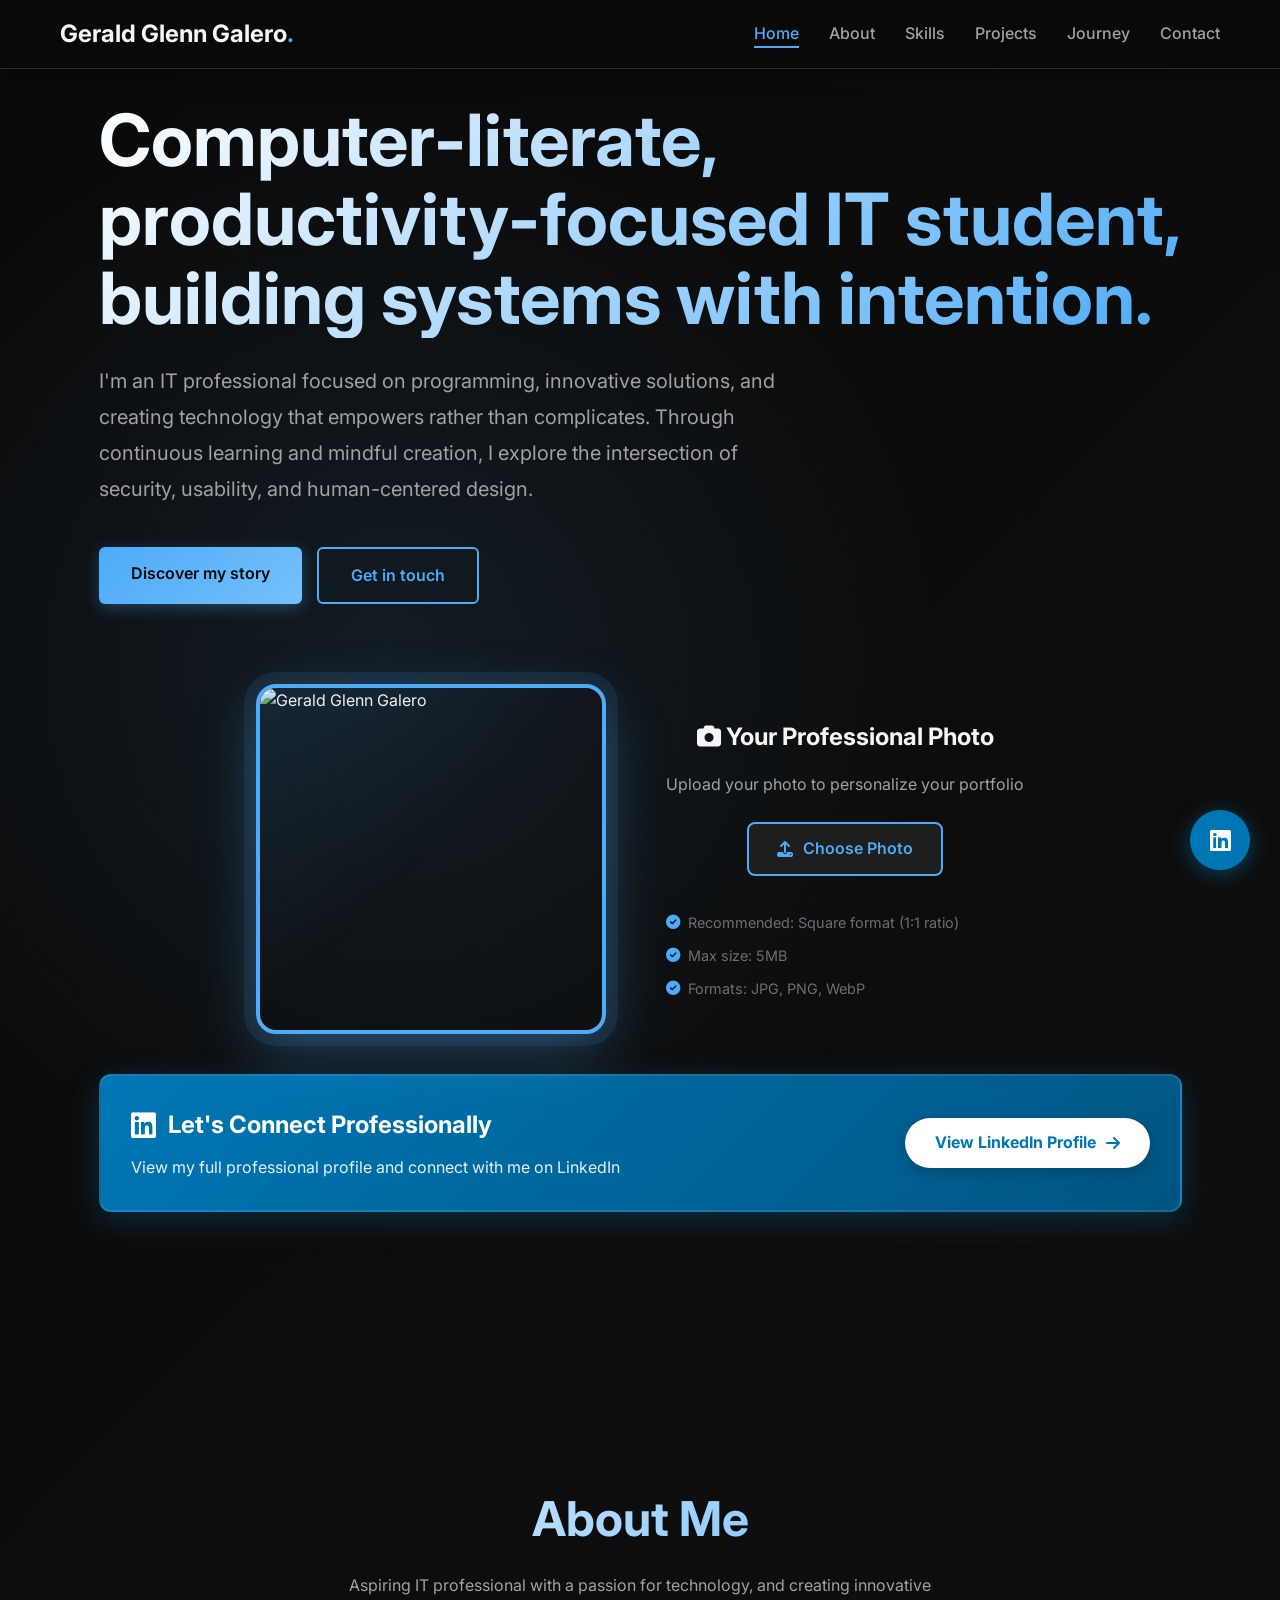
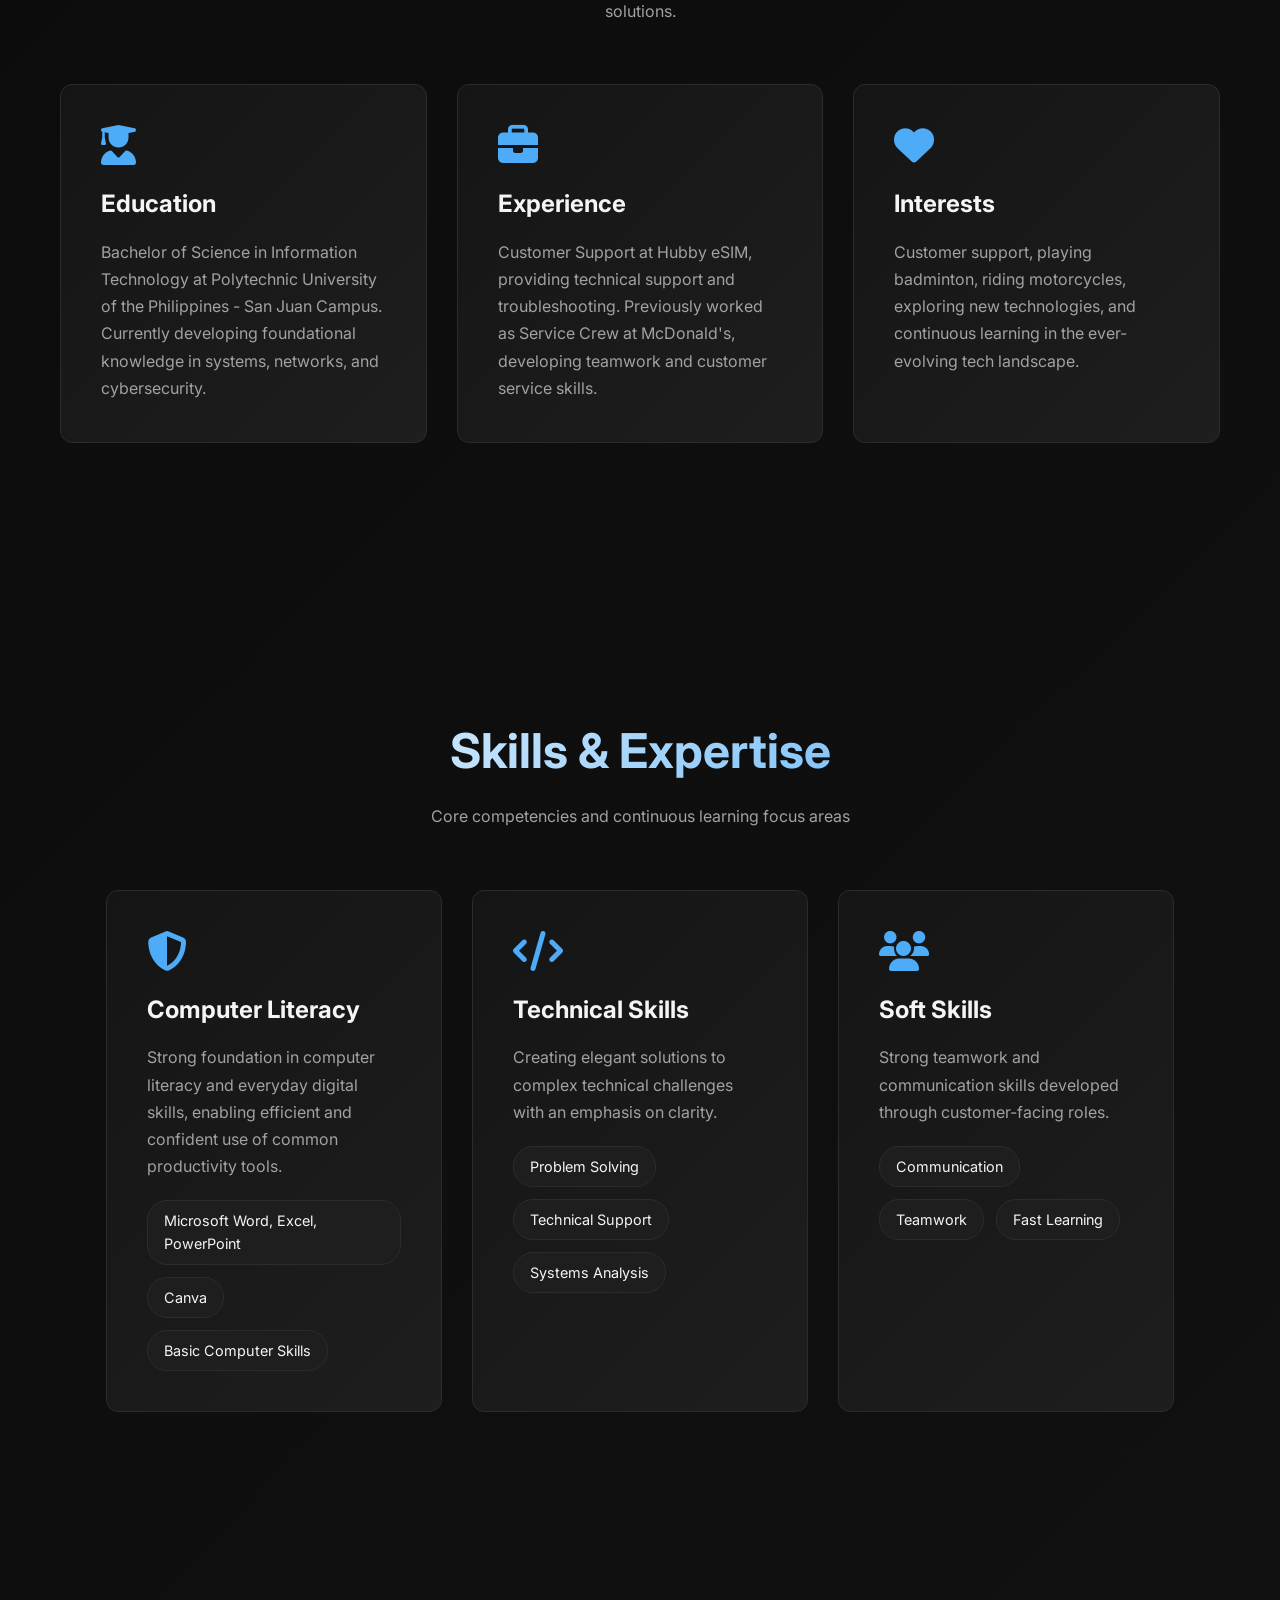
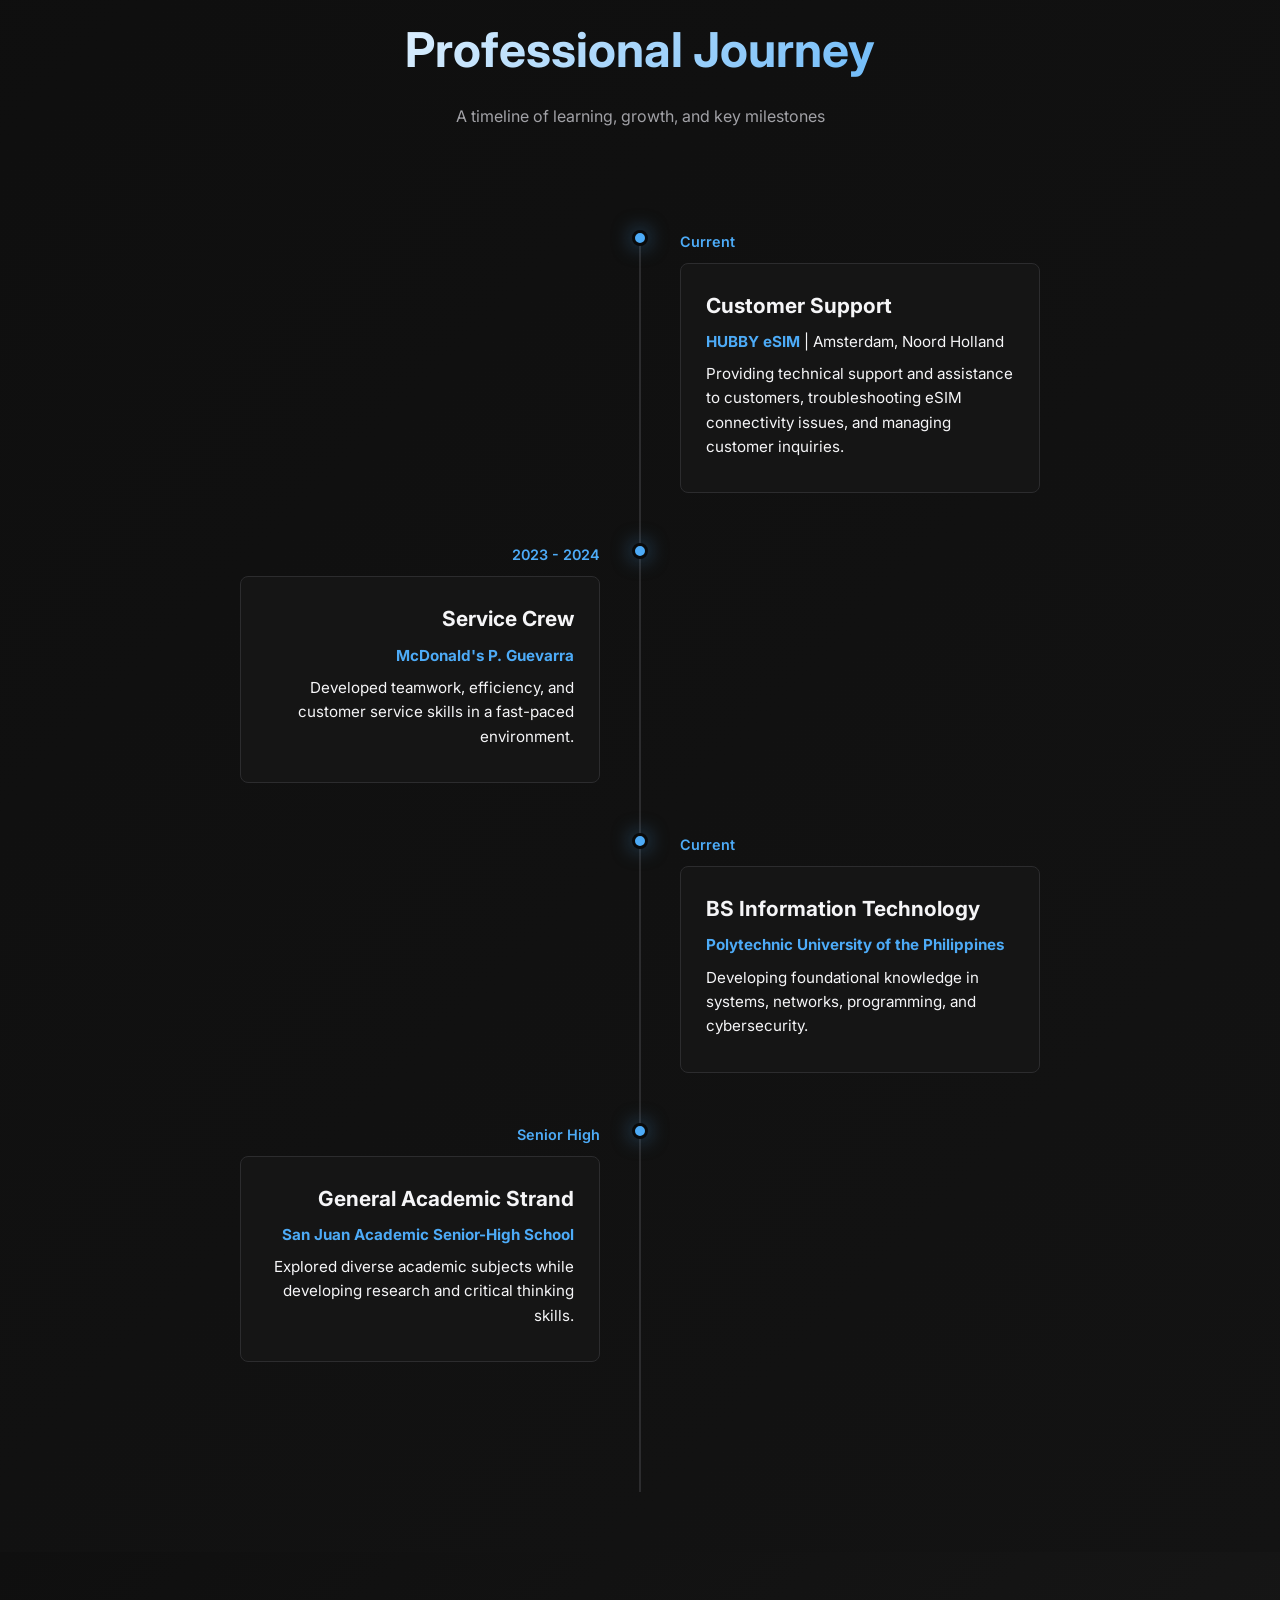
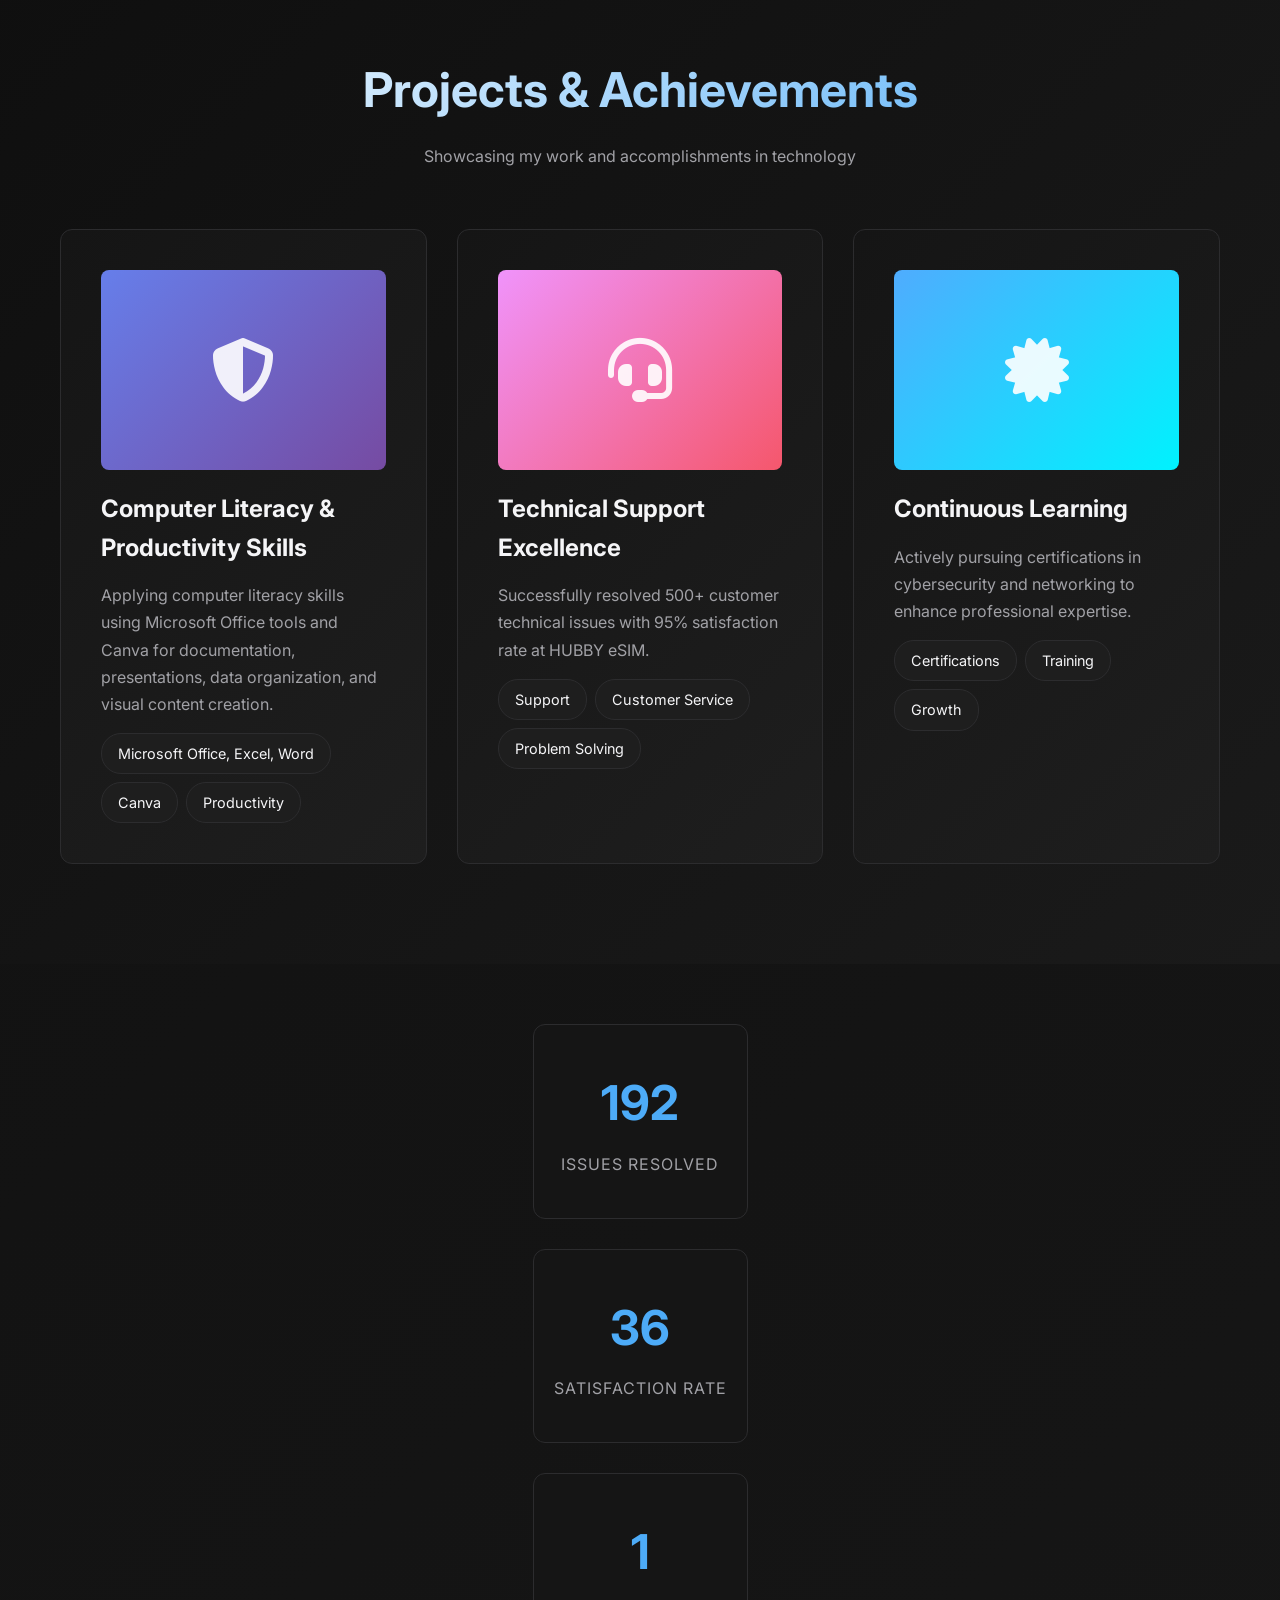
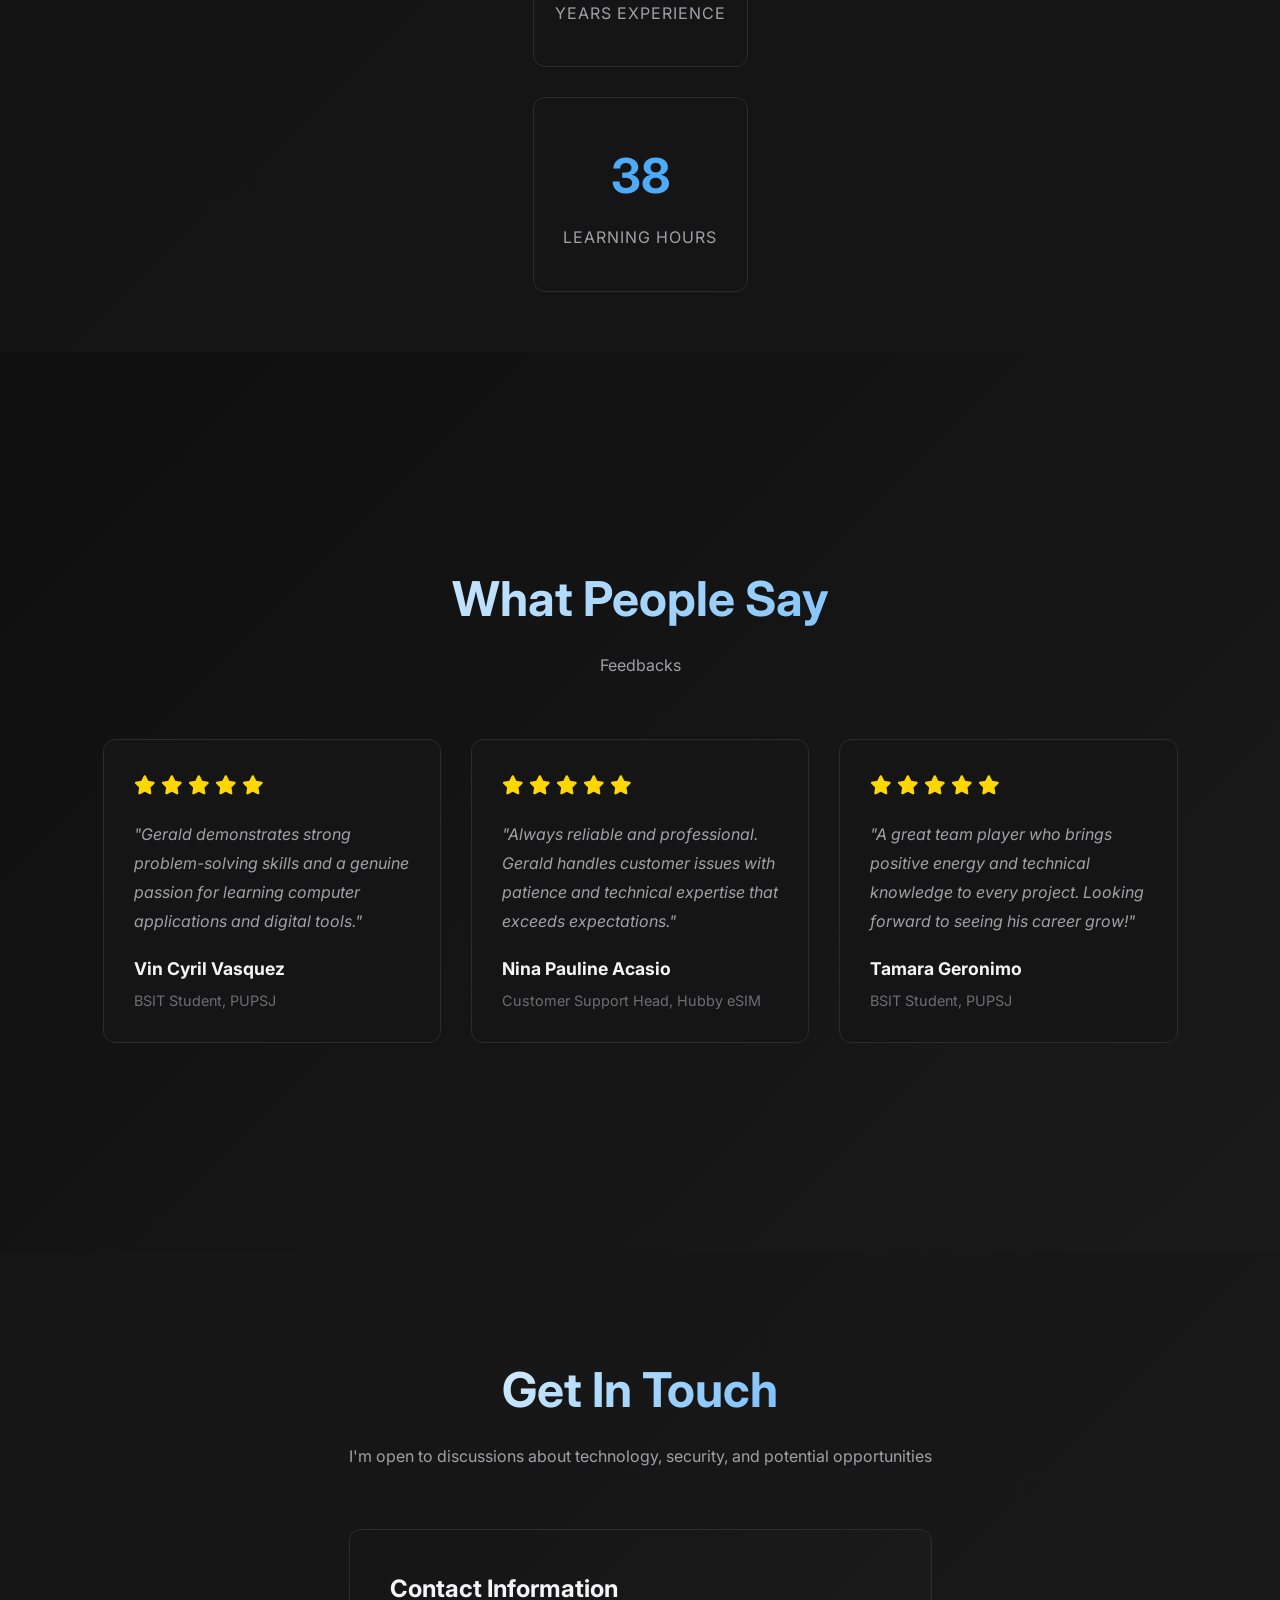
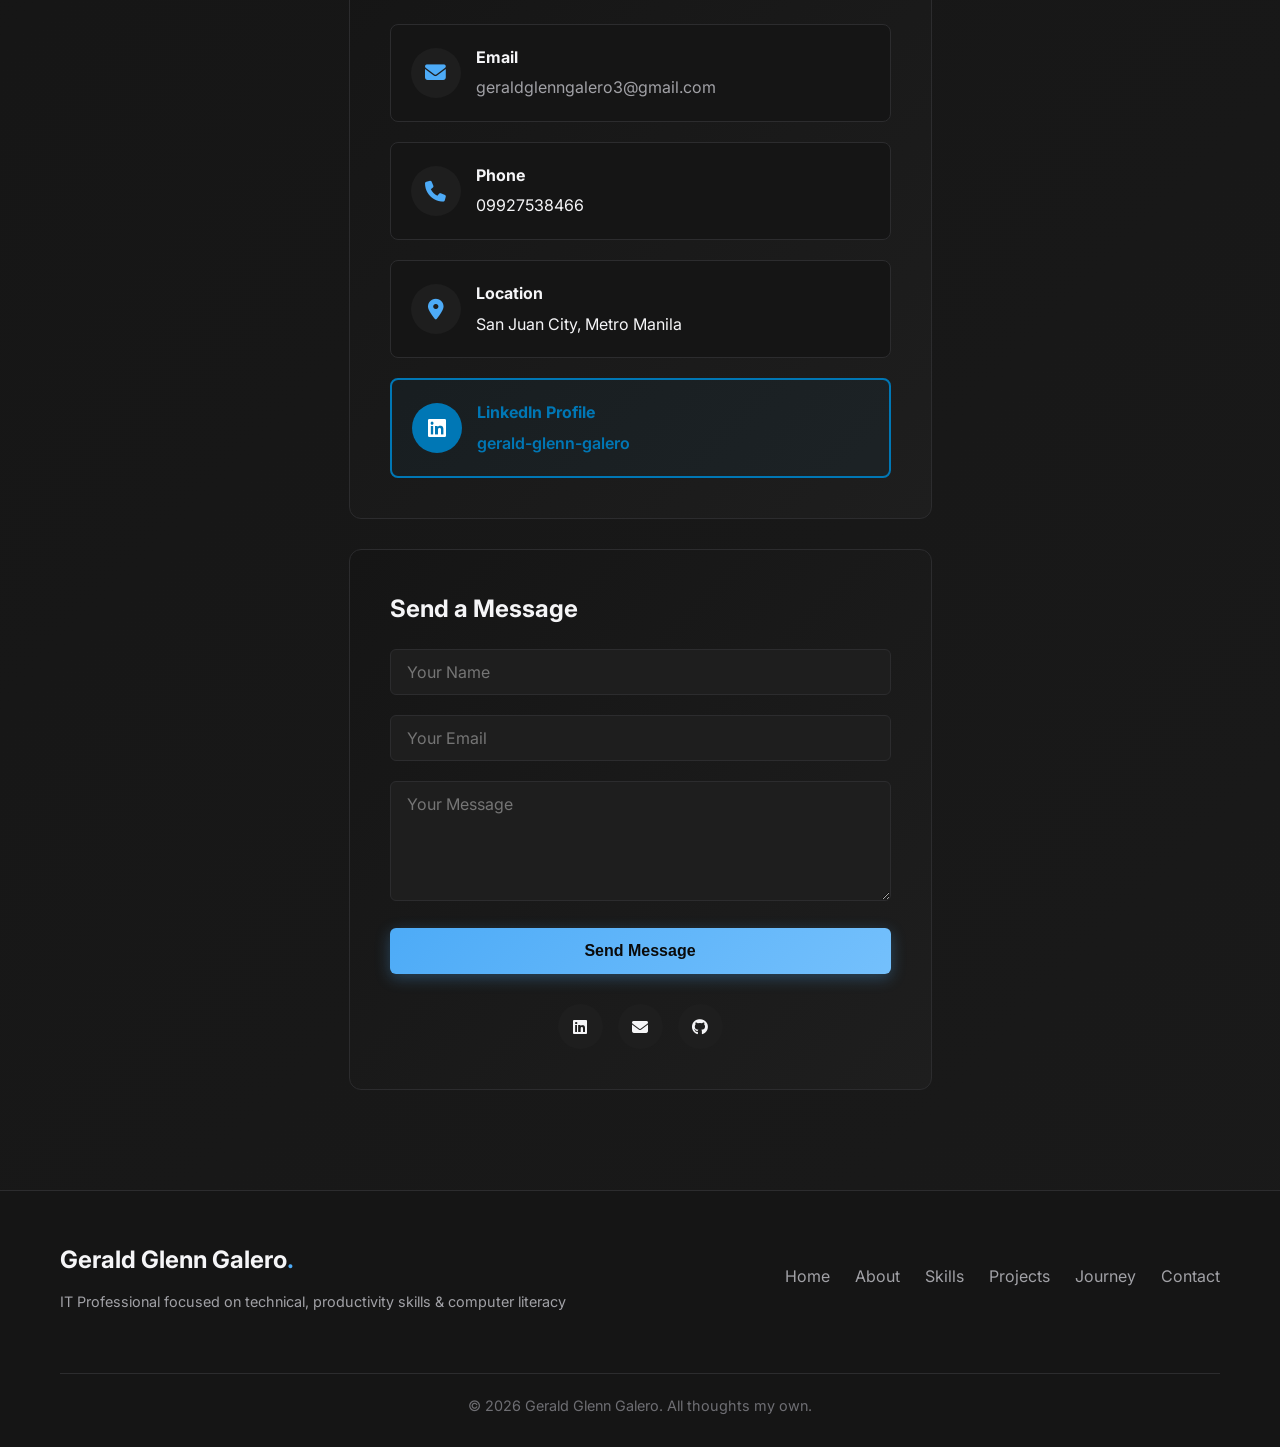
==== commit f7a1ee86: "return index.html" ====
--- a/index.html
+++ b/index.html
@@ -1,300 +1,1780 @@
 <!DOCTYPE html>
 <html lang="en">
 <head>
-  <meta charset="UTF-8">
-  <meta name="viewport" content="width=device-width, initial-scale=1.0">
-  <title>Gerald Glenn Galero – IT Professional</title>
-  <meta name="description" content="Portfolio of Gerald Glenn Galero, IT student focused on cybersecurity and human‑centered technology.">
-  <!-- Google Fonts -->
-  <link rel="preconnect" href="https://fonts.googleapis.com">
-  <link rel="preconnect" href="https://fonts.gstatic.com" crossorigin>
-  <link href="https://fonts.googleapis.com/css2?family=Inter:wght@300;400;500;600;700&family=Space+Mono:wght@400;700&display=swap" rel="stylesheet">
-  <!-- Font Awesome -->
-  <link rel="stylesheet" href="https://cdnjs.cloudflare.com/ajax/libs/font-awesome/6.4.0/css/all.min.css">
-  <!-- Main CSS -->
-  <link rel="stylesheet" href="style.css">
-  <link rel="icon" type="image/svg+xml" href="data:image/svg+xml,<svg xmlns=%22http://www.w3.org/2000/svg%22 viewBox=%220 0 100 100%22><text y=%22.9em%22 font-size=%2290%22>❯</text></svg>">
+    <meta charset="UTF-8">
+    <meta name="viewport" content="width=device-width, initial-scale=1.0">
+    <title>Gerald Glenn Galero | IT Professional</title>
+    <meta name="description" content="Personal website of Gerald Glenn Galero, an IT professional focused on cybersecurity and intentional technology.">
+    
+    <!-- Google Fonts -->
+    <link rel="preconnect" href="https://fonts.googleapis.com">
+    <link rel="preconnect" href="https://fonts.gstatic.com" crossorigin>
+    <link href="https://fonts.googleapis.com/css2?family=Inter:wght@300;400;500;600;700&family=Space+Mono:wght@400;700&display=swap" rel="stylesheet">
+    
+    <!-- Font Awesome -->
+    <link rel="stylesheet" href="https://cdnjs.cloudflare.com/ajax/libs/font-awesome/6.4.0/css/all.min.css">
+    
+    <!-- Favicon -->
+    <link rel="icon" type="image/svg+xml" href="data:image/svg+xml,<svg xmlns=%22http://www.w3.org/2000/svg%22 viewBox=%220 0 100 100%22><text y=%22.9em%22 font-size=%2290%22>❯</text></svg>">
+    
+    <style>
+        /* ===== VARIABLES ===== */
+        :root {
+            --bg-primary: #0a0a0a;
+            --bg-secondary: #151515;
+            --bg-tertiary: #1e1e1e;
+            --text-primary: #f5f5f7;
+            --text-secondary: #a1a1a6;
+            --text-tertiary: #6e6e73;
+            --accent-color: #4dabf7;
+            --accent-hover: #74c0fc;
+            --border-color: #2c2c2e;
+            --linkedin-blue: #0077b5;
+        }
+        
+        /* ===== RESET & BASE ===== */
+        * { margin: 0; padding: 0; box-sizing: border-box; }
+        
+        html { font-size: 16px; scroll-behavior: smooth; }
+        
+        body {
+            font-family: 'Inter', -apple-system, BlinkMacSystemFont, sans-serif;
+            background: linear-gradient(135deg, #0a0a0a 0%, #1a1a1a 100%);
+            color: var(--text-primary);
+            line-height: 1.6;
+            min-height: 100vh;
+        }
+        
+        /* ===== LAYOUT ===== */
+        .container {
+            max-width: 1200px;
+            margin: 0 auto;
+            padding: 0 20px;
+        }
+        
+        /* ===== FLOATING LINKEDIN BUTTON ===== */
+        .floating-linkedin {
+            position: fixed;
+            bottom: 30px;
+            right: 30px;
+            z-index: 1001;
+            display: flex;
+            flex-direction: column;
+            align-items: flex-end;
+            gap: 10px;
+        }
+        
+        .linkedin-tooltip {
+            background: var(--linkedin-blue);
+            color: white;
+            padding: 8px 16px;
+            border-radius: 20px;
+            font-size: 0.85rem;
+            font-weight: 600;
+            opacity: 0;
+            transform: translateX(10px);
+            transition: all 0.3s ease;
+            white-space: nowrap;
+            pointer-events: none;
+            box-shadow: 0 4px 15px rgba(0, 119, 181, 0.4);
+        }
+        
+        .floating-linkedin:hover .linkedin-tooltip {
+            opacity: 1;
+            transform: translateX(0);
+        }
+        
+        .linkedin-btn {
+            width: 60px;
+            height: 60px;
+            background: var(--linkedin-blue);
+            color: white;
+            border-radius: 50%;
+            display: flex;
+            align-items: center;
+            justify-content: center;
+            text-decoration: none;
+            font-size: 1.5rem;
+            box-shadow: 0 4px 20px rgba(0, 119, 181, 0.5);
+            transition: all 0.3s ease;
+            animation: pulse 2s infinite;
+        }
+        
+        @keyframes pulse {
+            0%, 100% {
+                box-shadow: 0 4px 20px rgba(0, 119, 181, 0.5);
+            }
+            50% {
+                box-shadow: 0 4px 30px rgba(0, 119, 181, 0.8), 0 0 0 10px rgba(0, 119, 181, 0.1);
+            }
+        }
+        
+        .linkedin-btn:hover {
+            transform: scale(1.1) translateY(-3px);
+            box-shadow: 0 6px 30px rgba(0, 119, 181, 0.7);
+            animation: none;
+        }
+        
+        .linkedin-btn i {
+            transition: transform 0.3s ease;
+        }
+        
+        .linkedin-btn:hover i {
+            transform: scale(1.2);
+        }
+        
+        /* ===== NAVBAR ===== */
+        .navbar {
+            position: fixed;
+            top: 0;
+            width: 100%;
+            background: rgba(10, 10, 10, 0.98);
+            backdrop-filter: blur(20px);
+            border-bottom: 1px solid var(--border-color);
+            padding: 15px 0;
+            z-index: 1000;
+            box-shadow: 0 4px 20px rgba(0, 0, 0, 0.5);
+        }
+        
+        .nav-container {
+            display: flex;
+            justify-content: space-between;
+            align-items: center;
+        }
+        
+        .logo {
+            font-size: 1.5rem;
+            font-weight: 700;
+            color: var(--text-primary);
+            text-decoration: none;
+            transition: transform 0.3s;
+        }
+        
+        .logo:hover { transform: scale(1.05); }
+        .logo span { color: var(--accent-color); }
+        
+        .nav-links {
+            display: flex;
+            gap: 30px;
+            list-style: none;
+            align-items: center;
+        }
+        
+        .nav-link {
+            color: var(--text-secondary);
+            text-decoration: none;
+            font-weight: 500;
+            transition: all 0.3s;
+            position: relative;
+            padding: 5px 0;
+        }
+        
+        .nav-link::after {
+            content: '';
+            position: absolute;
+            bottom: 0;
+            left: 0;
+            width: 0;
+            height: 2px;
+            background: var(--accent-color);
+            transition: width 0.3s;
+        }
+        
+        .nav-link:hover, .nav-link.active { color: var(--accent-color); }
+        .nav-link:hover::after, .nav-link.active::after { width: 100%; }
+        
+        /* LinkedIn button in navbar */
+        .nav-linkedin-btn {
+            background: var(--linkedin-blue);
+            color: white;
+            padding: 8px 20px;
+            border-radius: 25px;
+            text-decoration: none;
+            font-weight: 600;
+            font-size: 0.9rem;
+            transition: all 0.3s ease;
+            display: flex;
+            align-items: center;
+            gap: 8px;
+            box-shadow: 0 2px 10px rgba(0, 119, 181, 0.3);
+        }
+        
+        .nav-linkedin-btn:hover {
+            transform: translateY(-2px);
+            box-shadow: 0 4px 15px rgba(0, 119, 181, 0.5);
+            background: #006399;
+        }
+        
+        .nav-linkedin-btn i {
+            font-size: 1.1rem;
+        }
+        
+        .mobile-menu-btn {
+            display: none;
+            background: none;
+            border: none;
+            color: var(--text-primary);
+            font-size: 1.5rem;
+            cursor: pointer;
+            transition: color 0.3s;
+        }
+        
+        .mobile-menu-btn:hover { color: var(--accent-color); }
+        
+        /* ===== SECTIONS ===== */
+        .section {
+            padding: 100px 0;
+            min-height: 100vh;
+            display: flex;
+            align-items: center;
+        }
+        
+        .section-content {
+            width: 100%;
+        }
+        
+        /* ===== HERO ===== */
+        .hero {
+            background: radial-gradient(circle at 30% 50%, rgba(77, 171, 247, 0.1) 0%, transparent 50%);
+        }
+        
+        .hero-statement {
+            font-size: clamp(2.5rem, 6vw, 4.5rem);
+            line-height: 1.1;
+            margin-bottom: 25px;
+            background: linear-gradient(135deg, #fff 0%, #4dabf7 100%);
+            -webkit-background-clip: text;
+            -webkit-text-fill-color: transparent;
+            background-clip: text;
+        }
+        
+        .hero-intro {
+            font-size: 1.25rem;
+            color: var(--text-secondary);
+            max-width: 700px;
+            margin-bottom: 40px;
+            line-height: 1.8;
+        }
+
+        /* Photo Section - Add after .hero-intro styles */
+        .photo-section {
+            display: flex;
+            align-items: center;
+            justify-content: center;
+            gap: 60px;
+            margin-top: 80px;
+            flex-wrap: wrap;
+        }
+        
+        .photo-container {
+            position: relative;
+            width: 350px;
+            height: 350px;
+        }
+        
+        .photo-frame {
+            width: 100%;
+            height: 100%;
+            border-radius: 20px;
+            overflow: hidden;
+            border: 4px solid var(--accent-color);
+            box-shadow: 
+                0 20px 60px rgba(77, 171, 247, 0.3),
+                0 0 0 12px rgba(77, 171, 247, 0.1);
+            position: relative;
+            transition: all 0.5s cubic-bezier(0.175, 0.885, 0.32, 1.275);
+        }
+        
+        .photo-frame:hover {
+            transform: translateY(-10px) scale(1.02);
+            box-shadow: 
+                0 30px 80px rgba(77, 171, 247, 0.4),
+                0 0 0 12px rgba(77, 171, 247, 0.15);
+        }
+        
+        .photo-frame::before {
+            content: '';
+            position: absolute;
+            top: 0;
+            left: 0;
+            right: 0;
+            bottom: 0;
+            background: linear-gradient(135deg, rgba(77, 171, 247, 0.1) 0%, transparent 50%);
+            z-index: 1;
+            pointer-events: none;
+        }
+        
+        .photo-frame img {
+            width: 100%;
+            height: 100%;
+            object-fit: cover;
+            display: block;
+        }
+        
+        .photo-upload-controls {
+            text-align: center;
+            max-width: 400px;
+        }
+        
+        .photo-upload-controls h3 {
+            font-size: 1.5rem;
+            margin-bottom: 15px;
+            color: var(--text-primary);
+        }
+        
+        .photo-upload-controls p {
+            color: var(--text-secondary);
+            margin-bottom: 25px;
+            font-size: 1rem;
+        }
+        
+        .upload-btn-wrapper {
+            position: relative;
+            display: inline-block;
+            margin-bottom: 15px;
+        }
+        
+        .upload-btn-wrapper input[type=file] {
+            position: absolute;
+            left: 0;
+            top: 0;
+            opacity: 0;
+            width: 100%;
+            height: 100%;
+            cursor: pointer;
+        }
+        
+        .upload-label {
+            display: inline-flex;
+            align-items: center;
+            gap: 10px;
+            padding: 12px 28px;
+            background: var(--bg-tertiary);
+            border: 2px solid var(--accent-color);
+            border-radius: 8px;
+            color: var(--accent-color);
+            font-weight: 600;
+            cursor: pointer;
+            transition: all 0.3s;
+        }
+        
+        .upload-label:hover {
+            background: rgba(77, 171, 247, 0.1);
+            transform: translateY(-2px);
+        }
+        
+        .photo-info {
+            display: flex;
+            flex-direction: column;
+            gap: 10px;
+            margin-top: 20px;
+            font-size: 0.9rem;
+            color: var(--text-tertiary);
+        }
+        
+        .photo-info-item {
+            display: flex;
+            align-items: center;
+            gap: 8px;
+        }
+        
+        .photo-info-item i {
+            color: var(--accent-color);
+        }
+        
+        /* Add to mobile responsive section */
+        @media (max-width: 768px) {
+            .photo-section {
+                flex-direction: column;
+                gap: 40px;
+            }
+            
+            .photo-container {
+                width: 280px;
+                height: 280px;
+            }
+        }
+        
+        /* ===== LINKEDIN CTA BANNER ===== */
+        .linkedin-banner {
+            background: linear-gradient(135deg, var(--linkedin-blue) 0%, #005582 100%);
+            border-radius: 12px;
+            padding: 30px;
+            margin-top: 40px;
+            display: flex;
+            align-items: center;
+            justify-content: space-between;
+            box-shadow: 0 8px 30px rgba(0, 119, 181, 0.3);
+            border: 2px solid rgba(255, 255, 255, 0.1);
+            transition: all 0.3s ease;
+        }
+        
+        .linkedin-banner:hover {
+            transform: translateY(-3px);
+            box-shadow: 0 12px 40px rgba(0, 119, 181, 0.4);
+        }
+        
+        .linkedin-banner-content {
+            flex: 1;
+        }
+        
+        .linkedin-banner-content h3 {
+            color: white;
+            font-size: 1.5rem;
+            margin-bottom: 10px;
+            display: flex;
+            align-items: center;
+            gap: 12px;
+        }
+        
+        .linkedin-banner-content h3 i {
+            font-size: 1.8rem;
+        }
+        
+        .linkedin-banner-content p {
+            color: rgba(255, 255, 255, 0.9);
+            margin: 0;
+            font-size: 1rem;
+        }
+        
+        .linkedin-banner-btn {
+            background: white;
+            color: var(--linkedin-blue);
+            padding: 12px 30px;
+            border-radius: 30px;
+            text-decoration: none;
+            font-weight: 700;
+            font-size: 1rem;
+            transition: all 0.3s ease;
+            display: inline-flex;
+            align-items: center;
+            gap: 10px;
+            box-shadow: 0 4px 15px rgba(0, 0, 0, 0.2);
+        }
+        
+        .linkedin-banner-btn:hover {
+            transform: scale(1.05);
+            box-shadow: 0 6px 20px rgba(0, 0, 0, 0.3);
+        }
+        
+        /* ===== BUTTONS ===== */
+        .btn-group {
+            display: flex;
+            gap: 15px;
+            flex-wrap: wrap;
+        }
+        
+        .btn {
+            padding: 14px 32px;
+            border-radius: 6px;
+            font-weight: 600;
+            font-size: 1rem;
+            text-decoration: none;
+            transition: all 0.3s;
+            display: inline-block;
+            cursor: pointer;
+            border: none;
+        }
+        
+        .btn-primary {
+            background: linear-gradient(135deg, var(--accent-color) 0%, var(--accent-hover) 100%);
+            color: #0a0a0a;
+            box-shadow: 0 4px 15px rgba(77, 171, 247, 0.3);
+        }
+        
+        .btn-primary:hover {
+            transform: translateY(-3px);
+            box-shadow: 0 6px 25px rgba(77, 171, 247, 0.4);
+        }
+        
+        .btn-secondary {
+            background: transparent;
+            color: var(--accent-color);
+            border: 2px solid var(--accent-color);
+        }
+        
+        .btn-secondary:hover {
+            background: rgba(77, 171, 247, 0.1);
+            transform: translateY(-3px);
+        }
+        
+        /* ===== CARDS ===== */
+        .grid {
+            display: grid;
+            grid-template-columns: repeat(auto-fit, minmax(300px, 1fr));
+            gap: 30px;
+            margin-top: 50px;
+        }
+        
+        .card {
+            background: linear-gradient(135deg, var(--bg-secondary) 0%, var(--bg-tertiary) 100%);
+            border: 1px solid var(--border-color);
+            border-radius: 12px;
+            padding: 40px;
+            transition: all 0.4s cubic-bezier(0.175, 0.885, 0.32, 1.275);
+            position: relative;
+            overflow: hidden;
+        }
+        
+        .card::before {
+            content: '';
+            position: absolute;
+            top: 0;
+            left: 0;
+            width: 100%;
+            height: 4px;
+            background: linear-gradient(90deg, var(--accent-color), var(--accent-hover));
+            transform: scaleX(0);
+            transition: transform 0.3s;
+        }
+        
+        .card:hover {
+            transform: translateY(-8px);
+            box-shadow: 0 20px 40px rgba(0, 0, 0, 0.4);
+            border-color: var(--accent-color);
+        }
+        
+        .card:hover::before { transform: scaleX(1); }
+        
+        .card-icon {
+            font-size: 2.5rem;
+            color: var(--accent-color);
+            margin-bottom: 20px;
+            display: inline-block;
+            transition: transform 0.3s;
+        }
+        
+        .card:hover .card-icon {
+            transform: scale(1.1) rotate(5deg);
+        }
+        
+        .card h3 {
+            font-size: 1.5rem;
+            margin-bottom: 15px;
+            color: var(--text-primary);
+        }
+        
+        .card p {
+            color: var(--text-secondary);
+            margin: 0;
+            line-height: 1.7;
+        }
+        
+        /* ===== SECTION HEADERS ===== */
+        .section-header {
+            text-align: center;
+            margin-bottom: 60px;
+        }
+        
+        .section-header h2 {
+            font-size: clamp(2rem, 4vw, 3rem);
+            margin-bottom: 15px;
+            background: linear-gradient(135deg, #fff 0%, var(--accent-color) 100%);
+            -webkit-background-clip: text;
+            -webkit-text-fill-color: transparent;
+            background-clip: text;
+        }
+        
+        .section-header p {
+            color: var(--text-secondary);
+            max-width: 600px;
+            margin: 0 auto;
+        }
+        
+        /* ===== TIMELINE ===== */
+        .timeline {
+            position: relative;
+            max-width: 800px;
+            margin: 0 auto;
+            padding: 40px 0;
+        }
+        
+        .timeline::before {
+            content: '';
+            position: absolute;
+            left: 50%;
+            transform: translateX(-50%);
+            width: 2px;
+            height: 100%;
+            background: var(--border-color);
+        }
+        
+        .timeline-item {
+            position: relative;
+            margin-bottom: 50px;
+            padding-left: calc(50% + 40px);
+        }
+        
+        .timeline-item:nth-child(even) {
+            padding-left: 0;
+            padding-right: calc(50% + 40px);
+            text-align: right;
+        }
+        
+        .timeline-marker {
+            position: absolute;
+            left: 50%;
+            transform: translateX(-50%);
+            width: 16px;
+            height: 16px;
+            background: var(--accent-color);
+            border-radius: 50%;
+            border: 3px solid var(--bg-primary);
+            box-shadow: 0 0 20px rgba(77, 171, 247, 0.5);
+        }
+        
+        .timeline-date {
+            color: var(--accent-color);
+            font-weight: 600;
+            font-size: 0.9rem;
+            margin-bottom: 10px;
+        }
+        
+        .timeline-content {
+            background: var(--bg-secondary);
+            border: 1px solid var(--border-color);
+            border-radius: 8px;
+            padding: 25px;
+        }
+        
+        .timeline-content h3 {
+            font-size: 1.3rem;
+            margin-bottom: 8px;
+        }
+        
+        .timeline-content p {
+            margin: 8px 0;
+            font-size: 0.95rem;
+        }
+        
+        .timeline-content strong {
+            color: var(--accent-color);
+        }
+        
+        /* ===== SKILLS ===== */
+        .skills-grid {
+            display: flex;
+            flex-wrap: wrap;
+            gap: 12px;
+            margin-top: 20px;
+        }
+        
+        .skill-tag {
+            background: var(--bg-tertiary);
+            color: var(--text-primary);
+            padding: 8px 16px;
+            border-radius: 20px;
+            font-size: 0.9rem;
+            border: 1px solid var(--border-color);
+            transition: all 0.3s;
+        }
+        
+        .skill-tag:hover {
+            background: var(--accent-color);
+            color: var(--bg-primary);
+            transform: translateY(-2px);
+        }
+        
+        /* ===== STATS ===== */
+        .stats-grid {
+            display: grid;
+            grid-template-columns: repeat(auto-fit, minmax(200px, 1fr));
+            gap: 30px;
+            text-align: center;
+        }
+        
+        .stat-item {
+            background: var(--bg-secondary);
+            padding: 40px 20px;
+            border-radius: 12px;
+            border: 1px solid var(--border-color);
+            transition: all 0.3s;
+        }
+        
+        .stat-item:hover {
+            transform: translateY(-5px);
+            border-color: var(--accent-color);
+        }
+        
+        .stat-number {
+            font-size: 3rem;
+            font-weight: 700;
+            color: var(--accent-color);
+            margin-bottom: 10px;
+        }
+        
+        .stat-label {
+            font-size: 1rem;
+            color: var(--text-secondary);
+            text-transform: uppercase;
+            letter-spacing: 1px;
+        }
+        
+        /* ===== PROJECTS ===== */
+        .project-card {
+            overflow: hidden;
+        }
+        
+        .project-tags {
+            display: flex;
+            flex-wrap: wrap;
+            gap: 8px;
+            margin-top: 15px;
+        }
+        
+        /* ===== TESTIMONIALS ===== */
+        .testimonials-container {
+            display: grid;
+            grid-template-columns: repeat(auto-fit, minmax(300px, 1fr));
+            gap: 30px;
+            margin-top: 40px;
+        }
+        
+        .testimonial-card {
+            background: var(--bg-secondary);
+            border: 1px solid var(--border-color);
+            border-radius: 12px;
+            padding: 30px;
+            transition: all 0.3s;
+        }
+        
+        .testimonial-card:hover {
+            transform: translateY(-5px);
+            border-color: var(--accent-color);
+        }
+        
+        .testimonial-stars {
+            color: #ffd700;
+            margin-bottom: 20px;
+            font-size: 1.2rem;
+        }
+        
+        .testimonial-text {
+            font-style: italic;
+            color: var(--text-secondary);
+            margin-bottom: 20px;
+            line-height: 1.8;
+        }
+        
+        .testimonial-author {
+            display: flex;
+            flex-direction: column;
+            gap: 5px;
+        }
+        
+        .testimonial-author strong {
+            color: var(--text-primary);
+            font-size: 1.1rem;
+        }
+        
+        .testimonial-author span {
+            color: var(--text-tertiary);
+            font-size: 0.9rem;
+        }
+        
+        /* ===== CONTACT FORM ===== */
+        .contact-form {
+            margin-top: 20px;
+        }
+        
+        .form-group {
+            margin-bottom: 20px;
+        }
+        
+        .form-group input,
+        .form-group textarea {
+            width: 100%;
+            padding: 12px 16px;
+            background: var(--bg-tertiary);
+            border: 1px solid var(--border-color);
+            border-radius: 6px;
+            color: var(--text-primary);
+            font-family: 'Inter', sans-serif;
+            font-size: 1rem;
+            transition: all 0.3s;
+        }
+        
+        .form-group input:focus,
+        .form-group textarea:focus {
+            outline: none;
+            border-color: var(--accent-color);
+            box-shadow: 0 0 0 3px rgba(77, 171, 247, 0.1);
+        }
+        
+        .form-group textarea {
+            resize: vertical;
+            min-height: 120px;
+        }
+        
+        #formMessage {
+            margin-top: 15px;
+            padding: 12px;
+            border-radius: 6px;
+            display: none;
+        }
+        
+        #formMessage.success {
+            background: rgba(76, 175, 80, 0.1);
+            color: #4caf50;
+            border: 1px solid #4caf50;
+            display: block;
+        }
+        
+        #formMessage.error {
+            background: rgba(244, 67, 54, 0.1);
+            color: #f44336;
+            border: 1px solid #f44336;
+            display: block;
+        }
+        
+        /* ===== SCROLL TO TOP ===== */
+        .scroll-to-top {
+            position: fixed;
+            bottom: 110px;
+            right: 30px;
+            width: 50px;
+            height: 50px;
+            background: var(--accent-color);
+            color: var(--bg-primary);
+            border-radius: 50%;
+            display: flex;
+            align-items: center;
+            justify-content: center;
+            cursor: pointer;
+            opacity: 0;
+            visibility: hidden;
+            transition: all 0.3s;
+            z-index: 999;
+            box-shadow: 0 4px 15px rgba(77, 171, 247, 0.3);
+        }
+        
+        .scroll-to-top.visible {
+            opacity: 1;
+            visibility: visible;
+        }
+        
+        .scroll-to-top:hover {
+            transform: translateY(-5px);
+            box-shadow: 0 6px 20px rgba(77, 171, 247, 0.4);
+        }
+        
+        /* ===== CONTACT ===== */
+        .contact-info {
+            display: flex;
+            flex-direction: column;
+            gap: 20px;
+        }
+        
+        .contact-item {
+            display: flex;
+            align-items: center;
+            gap: 15px;
+            padding: 20px;
+            background: var(--bg-secondary);
+            border-radius: 8px;
+            border: 1px solid var(--border-color);
+            transition: all 0.3s;
+        }
+        
+        .contact-item:hover {
+            border-color: var(--accent-color);
+            transform: translateX(5px);
+        }
+        
+        .contact-icon {
+            width: 50px;
+            height: 50px;
+            border-radius: 50%;
+            background: var(--bg-tertiary);
+            display: flex;
+            align-items: center;
+            justify-content: center;
+            color: var(--accent-color);
+            font-size: 1.3rem;
+        }
+        
+        .contact-details h4 {
+            margin: 0 0 5px 0;
+            font-size: 1rem;
+        }
+        
+        .contact-details a {
+            color: var(--text-secondary);
+            text-decoration: none;
+            transition: color 0.3s;
+        }
+        
+        .contact-details a:hover {
+            color: var(--accent-color);
+        }
+        
+        /* ===== FOOTER ===== */
+        .footer {
+            background: var(--bg-secondary);
+            border-top: 1px solid var(--border-color);
+            padding: 50px 0 30px;
+        }
+        
+        .footer-content {
+            display: flex;
+            justify-content: space-between;
+            align-items: center;
+            flex-wrap: wrap;
+            gap: 30px;
+        }
+        
+        .footer-links {
+            display: flex;
+            gap: 25px;
+            list-style: none;
+        }
+        
+        .footer-link {
+            color: var(--text-secondary);
+            text-decoration: none;
+            transition: color 0.3s;
+        }
+        
+        .footer-link:hover { color: var(--accent-color); }
+        
+        .social-links {
+            display: flex;
+            gap: 15px;
+        }
+        
+        .social-link {
+            width: 45px;
+            height: 45px;
+            background: var(--bg-tertiary);
+            border-radius: 50%;
+            display: flex;
+            align-items: center;
+            justify-content: center;
+            color: var(--text-primary);
+            text-decoration: none;
+            transition: all 0.3s;
+        }
+        
+        .social-link:hover {
+            background: var(--accent-color);
+            color: var(--bg-primary);
+            transform: translateY(-4px);
+        }
+        
+        .social-link.linkedin:hover {
+            background: var(--linkedin-blue);
+        }
+        
+        .copyright {
+            color: var(--text-tertiary);
+            font-size: 0.9rem;
+            text-align: center;
+            width: 100%;
+            margin-top: 30px;
+            padding-top: 20px;
+            border-top: 1px solid var(--border-color);
+        }
+        
+        /* ===== ANIMATIONS ===== */
+        @keyframes fadeInUp {
+            from {
+                opacity: 0;
+                transform: translateY(30px);
+            }
+            to {
+                opacity: 1;
+                transform: translateY(0);
+            }
+        }
+        
+        .fade-in {
+            animation: fadeInUp 0.8s ease forwards;
+        }
+        
+        .delay-1 { animation-delay: 0.2s; }
+        .delay-2 { animation-delay: 0.4s; }
+        .delay-3 { animation-delay: 0.6s; }
+        
+        /* ===== RESPONSIVE ===== */
+        @media (max-width: 968px) {
+            .linkedin-banner {
+                flex-direction: column;
+                text-align: center;
+                gap: 20px;
+            }
+            
+            .linkedin-banner-content h3 {
+                justify-content: center;
+            }
+        }
+        
+        @media (max-width: 768px) {
+            .mobile-menu-btn { display: block; }
+            
+            .nav-links {
+                display: none;
+                position: absolute;
+                top: 100%;
+                left: 0;
+                width: 100%;
+                background: rgba(10, 10, 10, 0.98);
+                flex-direction: column;
+                padding: 20px;
+                border-top: 1px solid var(--border-color);
+                box-shadow: 0 10px 30px rgba(0, 0, 0, 0.5);
+            }
+            
+            .nav-links.active { display: flex; }
+            
+            .nav-linkedin-btn {
+                width: 100%;
+                justify-content: center;
+            }
+            
+            .section { padding: 60px 0; min-height: auto; }
+            
+            .timeline::before { left: 20px; }
+            
+            .timeline-item,
+            .timeline-item:nth-child(even) {
+                padding-left: 60px;
+                padding-right: 0;
+                text-align: left;
+            }
+            
+            .timeline-marker {
+                left: 20px;
+                transform: translateX(-50%);
+            }
+            
+            .btn-group { flex-direction: column; }
+            .btn { width: 100%; text-align: center; }
+            
+            .footer-content {
+                flex-direction: column;
+                text-align: center;
+            }
+            
+            .footer-links {
+                flex-direction: column;
+                gap: 15px;
+            }
+            
+            .floating-linkedin {
+                bottom: 20px;
+                right: 20px;
+            }
+            
+            .linkedin-btn {
+                width: 55px;
+                height: 55px;
+            }
+            
+            .scroll-to-top {
+                bottom: 95px;
+                right: 20px;
+            }
+        }
+    </style>
 </head>
 <body>
-  <!-- Navigation -->
-  <nav class="navbar">
-    <div class="container nav-container">
-      <a href="index.html" class="logo">Gerald<span>.</span></a>
-      <button class="mobile-menu-btn" id="mobileMenuBtn" aria-label="Toggle menu">
-        <i class="fas fa-bars"></i>
-      </button>
-      <ul class="nav-links" id="navLinks">
-        <li><a href="#home" class="nav-link">Home</a></li>
-        <li><a href="#about" class="nav-link">About</a></li>
-        <li><a href="#skills" class="nav-link">Skills</a></li>
-        <li><a href="#experience" class="nav-link">Experience</a></li>
-        <li><a href="#projects" class="nav-link">Projects</a></li>
-        <li><a href="#contact" class="nav-link">Contact</a></li>
-      </ul>
+    <!-- Floating LinkedIn Button -->
+    <div class="floating-linkedin">
+        <span class="linkedin-tooltip">Connect on LinkedIn!</span>
+        <a href="https://www.linkedin.com/in/gerald-glenn-galero-736724367" class="linkedin-btn" target="_blank" rel="noopener noreferrer" title="Connect with me on LinkedIn">
+            <i class="fab fa-linkedin"></i>
+        </a>
     </div>
-  </nav>
 
-  <main>
+    <!-- Navigation -->
+    <nav class="navbar">
+        <div class="container nav-container">
+            <a href="#home" class="logo">Gerald Glenn Galero<span>.</span></a>
+            
+            <button class="mobile-menu-btn" id="mobileMenuBtn" aria-label="Toggle menu">
+                <i class="fas fa-bars"></i>
+            </button>
+            
+            <ul class="nav-links" id="navLinks">
+                <li><a href="#home" class="nav-link active">Home</a></li>
+                <li><a href="#about" class="nav-link">About</a></li>
+                <li><a href="#skills" class="nav-link">Skills</a></li>
+                <li><a href="#projects" class="nav-link">Projects</a></li>
+                <li><a href="#journey" class="nav-link">Journey</a></li>
+                <li><a href="#contact" class="nav-link">Contact</a></li>
+            </ul>
+        </div>
+    </nav>
+
     <!-- Hero Section -->
-    <section id="home" class="hero section">
-      <div class="container">
-        <div class="hero-content fade-in">
-          <span class="hero-greeting">Hi, I'm</span>
-          <h1 class="hero-title">Gerald Glenn Galero</h1>
-          <p class="hero-subtitle">IT Student & Aspiring Cybersecurity Professional</p>
-          <p class="hero-description">Building secure, human‑centered technology. Passionate about solving real‑world problems with code and curiosity.</p>
-          <div class="btn-group">
-            <a href="#projects" class="btn btn-primary">View Projects</a>
-            <a href="#contact" class="btn btn-secondary">Contact Me</a>
-          </div>
+    <section class="section hero" id="home">
+        <div class="container">
+            <div class="section-content fade-in">
+                <h1 class="hero-statement">
+                    Computer-literate, <br>
+                    productivity-focused IT student, <br>
+                    building systems with intention.
+                </h1>
+                
+                <p class="hero-intro">
+                    I'm an IT professional focused on programming, innovative solutions, and creating technology that empowers rather than complicates. Through continuous learning and mindful creation, I explore the intersection of security, usability, and human-centered design.
+                </p>
+                
+                <div class="btn-group">
+                    <a href="#about" class="btn btn-primary">Discover my story</a>
+                    <a href="#contact" class="btn btn-secondary">Get in touch</a>
+                </div>
+
+                <div class="photo-section">
+                    <div class="photo-container">
+                        <div class="photo-frame">
+                            <img src="https://images.unsplash.com/photo-1507003211169-0a1dd7228f2d?ixlib=rb-4.0.3&auto=format&fit=crop&w=800&q=80" 
+                                 alt="Gerald Glenn Galero" 
+                                 id="profilePhoto">
+                        </div>
+                    </div>
+                    
+                    <div class="photo-upload-controls">
+                        <h3><i class="fas fa-camera"></i> Your Professional Photo</h3>
+                        <p>Upload your photo to personalize your portfolio</p>
+                        
+                        <div class="upload-btn-wrapper">
+                            <label class="upload-label">
+                                <i class="fas fa-upload"></i>
+                                <span>Choose Photo</span>
+                            </label>
+                            <input type="file" id="photoUpload" accept="image/*">
+                        </div>
+                        
+                        <div class="photo-info">
+                            <div class="photo-info-item">
+                                <i class="fas fa-check-circle"></i>
+                                <span>Recommended: Square format (1:1 ratio)</span>
+                            </div>
+                            <div class="photo-info-item">
+                                <i class="fas fa-check-circle"></i>
+                                <span>Max size: 5MB</span>
+                            </div>
+                            <div class="photo-info-item">
+                                <i class="fas fa-check-circle"></i>
+                                <span>Formats: JPG, PNG, WebP</span>
+                            </div>
+                        </div>
+                    </div>
+                </div>
+                
+                <!-- LinkedIn CTA Banner -->
+                <div class="linkedin-banner">
+                    <div class="linkedin-banner-content">
+                        <h3>
+                            <i class="fab fa-linkedin"></i>
+                            Let's Connect Professionally
+                        </h3>
+                        <p>View my full professional profile and connect with me on LinkedIn</p>
+                    </div>
+                    <a href="https://www.linkedin.com/in/gerald-glenn-galero-736724367" class="linkedin-banner-btn" target="_blank" rel="noopener noreferrer">
+                        View LinkedIn Profile
+                        <i class="fas fa-arrow-right"></i>
+                    </a>
+                </div>
+            </div>
         </div>
-      </div>
     </section>
 
     <!-- About Section -->
-    <section id="about" class="section">
-      <div class="container">
-        <div class="section-header fade-in">
-          <h2>About Me</h2>
-          <p>IT student at Polytechnic University of the Philippines, focused on cybersecurity and creating technology that empowers.</p>
+    <section class="section" id="about">
+        <div class="container">
+            <div class="section-content">
+                <div class="section-header fade-in">
+                    <h2>About Me</h2>
+                    <p>Aspiring IT professional with a passion for technology, and creating innovative solutions.</p>
+                </div>
+                
+                <div class="grid">
+                    <div class="card fade-in delay-1">
+                        <i class="fas fa-user-graduate card-icon"></i>
+                        <h3>Education</h3>
+                        <p>Bachelor of Science in Information Technology at Polytechnic University of the Philippines - San Juan Campus. Currently developing foundational knowledge in systems, networks, and cybersecurity.</p>
+                    </div>
+                    
+                    <div class="card fade-in delay-2">
+                        <i class="fas fa-briefcase card-icon"></i>
+                        <h3>Experience</h3>
+                        <p>Customer Support at Hubby eSIM, providing technical support and troubleshooting. Previously worked as Service Crew at McDonald's, developing teamwork and customer service skills.</p>
+                    </div>
+                    
+                    <div class="card fade-in delay-3">
+                        <i class="fas fa-heart card-icon"></i>
+                        <h3>Interests</h3>
+                        <p>Customer support, playing badminton, riding motorcycles, exploring new technologies, and continuous learning in the ever-evolving tech landscape.</p>
+                    </div>
+                </div>
+            </div>
         </div>
-        <div class="grid">
-          <div class="card fade-in">
-            <i class="fas fa-graduation-cap card-icon"></i>
-            <h3>Education</h3>
-            <p>BS Information Technology at PUP – San Juan. Developing foundational knowledge in systems, networks, and security.</p>
-          </div>
-          <div class="card fade-in">
-            <i class="fas fa-briefcase card-icon"></i>
-            <h3>Experience</h3>
-            <p>Customer Support at HUBBY eSIM, Service Crew at McDonald's. Strong problem‑solving and teamwork skills.</p>
-          </div>
-          <div class="card fade-in">
-            <i class="fas fa-heart card-icon"></i>
-            <h3>Interests</h3>
-            <p>Badminton, motorcycles, video games, and continuous learning in cybersecurity.</p>
-          </div>
-        </div>
-      </div>
     </section>
 
     <!-- Skills Section -->
-    <section id="skills" class="section">
-      <div class="container">
-        <div class="section-header fade-in">
-          <h2>Skills & Tools</h2>
-          <p>Core competencies I bring to the table.</p>
+    <section class="section" id="skills">
+        <div class="container">
+            <div class="section-content">
+                <div class="section-header fade-in">
+                    <h2>Skills & Expertise</h2>
+                    <p>Core competencies and continuous learning focus areas</p>
+                </div>
+                
+                <div class="grid">
+                    <div class="card fade-in delay-1">
+                        <i class="fas fa-shield-alt card-icon"></i>
+                        <h3>Computer Literacy</h3>
+                        <p>Strong foundation in computer literacy and everyday digital skills, enabling efficient and confident use of common productivity tools.</p>
+                        <div class="skills-grid">
+                            <span class="skill-tag">Microsoft Word, Excel, PowerPoint</span>
+                            <span class="skill-tag">Canva</span>
+                            <span class="skill-tag">Basic Computer Skills</span>
+                        </div>
+                    </div>
+                    
+                    <div class="card fade-in delay-2">
+                        <i class="fas fa-code card-icon"></i>
+                        <h3>Technical Skills</h3>
+                        <p>Creating elegant solutions to complex technical challenges with an emphasis on clarity.</p>
+                        <div class="skills-grid">
+                            <span class="skill-tag">Problem Solving</span>
+                            <span class="skill-tag">Technical Support</span>
+                            <span class="skill-tag">Systems Analysis</span>
+                        </div>
+                    </div>
+                    
+                    <div class="card fade-in delay-3">
+                        <i class="fas fa-users card-icon"></i>
+                        <h3>Soft Skills</h3>
+                        <p>Strong teamwork and communication skills developed through customer-facing roles.</p>
+                        <div class="skills-grid">
+                            <span class="skill-tag">Communication</span>
+                            <span class="skill-tag">Teamwork</span>
+                            <span class="skill-tag">Fast Learning</span>
+                        </div>
+                    </div>
+                </div>
+            </div>
         </div>
-        <div class="grid">
-          <div class="card fade-in">
-            <i class="fas fa-shield-alt card-icon"></i>
-            <h3>Technical</h3>
-            <div class="skills-grid">
-              <span class="skill-tag">Computer Literacy</span>
-              <span class="skill-tag">Technical Support</span>
-              <span class="skill-tag">Problem Solving</span>
-              <span class="skill-tag">Systems Analysis</span>
-            </div>
-          </div>
-          <div class="card fade-in">
-            <i class="fas fa-tools card-icon"></i>
-            <h3>Tools</h3>
-            <div class="skills-grid">
-              <span class="skill-tag">Microsoft Office</span>
-              <span class="skill-tag">Canva</span>
-              <span class="skill-tag">Basic Networking</span>
-            </div>
-          </div>
-          <div class="card fade-in">
-            <i class="fas fa-language card-icon"></i>
-            <h3>Languages</h3>
-            <div class="skills-grid">
-              <span class="skill-tag">Filipino (Fluent)</span>
-              <span class="skill-tag">English (Intermediate)</span>
-              <span class="skill-tag">German (Basics)</span>
-            </div>
-          </div>
-        </div>
-      </div>
     </section>
 
-    <!-- Experience Section (Timeline) -->
-    <section id="experience" class="section">
-      <div class="container">
-        <div class="section-header fade-in">
-          <h2>Experience & Education</h2>
-          <p>My professional journey so far.</p>
+    <!-- Journey Section -->
+    <section class="section" id="journey">
+        <div class="container">
+            <div class="section-content">
+                <div class="section-header fade-in">
+                    <h2>Professional Journey</h2>
+                    <p>A timeline of learning, growth, and key milestones</p>
+                </div>
+                
+                <div class="timeline">
+                    <div class="timeline-item fade-in">
+                        <div class="timeline-marker"></div>
+                        <div class="timeline-date">Current</div>
+                        <div class="timeline-content">
+                            <h3>Customer Support</h3>
+                            <p><strong>HUBBY eSIM</strong> | Amsterdam, Noord Holland</p>
+                            <p>Providing technical support and assistance to customers, troubleshooting eSIM connectivity issues, and managing customer inquiries.</p>
+                        </div>
+                    </div>
+                    
+                    <div class="timeline-item fade-in delay-1">
+                        <div class="timeline-marker"></div>
+                        <div class="timeline-date">2023 - 2024</div>
+                        <div class="timeline-content">
+                            <h3>Service Crew</h3>
+                            <p><strong>McDonald's P. Guevarra</strong></p>
+                            <p>Developed teamwork, efficiency, and customer service skills in a fast-paced environment.</p>
+                        </div>
+                    </div>
+                    
+                    <div class="timeline-item fade-in delay-2">
+                        <div class="timeline-marker"></div>
+                        <div class="timeline-date">Current</div>
+                        <div class="timeline-content">
+                            <h3>BS Information Technology</h3>
+                            <p><strong>Polytechnic University of the Philippines</strong></p>
+                            <p>Developing foundational knowledge in systems, networks, programming, and cybersecurity.</p>
+                        </div>
+                    </div>
+                    
+                    <div class="timeline-item fade-in delay-3">
+                        <div class="timeline-marker"></div>
+                        <div class="timeline-date">Senior High</div>
+                        <div class="timeline-content">
+                            <h3>General Academic Strand</h3>
+                            <p><strong>San Juan Academic Senior-High School</strong></p>
+                            <p>Explored diverse academic subjects while developing research and critical thinking skills.</p>
+                        </div>
+                    </div>
+                </div>
+            </div>
         </div>
-        <div class="timeline">
-          <div class="timeline-item fade-in">
-            <div class="timeline-marker"></div>
-            <div class="timeline-content">
-              <span class="timeline-date">Current</span>
-              <h3>Customer Support</h3>
-              <p><strong>HUBBY eSIM</strong> – Remote</p>
-              <p>Provide technical support, troubleshoot eSIM issues, and assist customers with connectivity.</p>
-            </div>
-          </div>
-          <div class="timeline-item fade-in">
-            <div class="timeline-marker"></div>
-            <div class="timeline-content">
-              <span class="timeline-date">2023–2024</span>
-              <h3>Service Crew</h3>
-              <p><strong>McDonald's P. Guevarra</strong></p>
-              <p>Developed teamwork, efficiency, and customer service in a fast‑paced environment.</p>
-            </div>
-          </div>
-          <div class="timeline-item fade-in">
-            <div class="timeline-marker"></div>
-            <div class="timeline-content">
-              <span class="timeline-date">Current</span>
-              <h3>BS Information Technology</h3>
-              <p><strong>Polytechnic University of the Philippines – San Juan</strong></p>
-              <p>Focus on cybersecurity, networks, and systems. Expected graduation: 2026.</p>
-            </div>
-          </div>
-        </div>
-      </div>
     </section>
 
-    <!-- Projects Section -->
-    <section id="projects" class="section">
-      <div class="container">
-        <div class="section-header fade-in">
-          <h2>Featured Projects</h2>
-          <p>What I've been working on.</p>
+    <!-- Projects/Portfolio Section -->
+    <section class="section" id="projects" style="background: linear-gradient(135deg, #0f0f0f 0%, #1a1a1a 100%);">
+        <div class="container">
+            <div class="section-content">
+                <div class="section-header fade-in">
+                    <h2>Projects & Achievements</h2>
+                    <p>Showcasing my work and accomplishments in technology</p>
+                </div>
+                
+                <div class="grid">
+                    <div class="card project-card fade-in delay-1">
+                        <div class="project-image" style="width: 100%; height: 200px; background: linear-gradient(135deg, #667eea 0%, #764ba2 100%); border-radius: 8px; margin-bottom: 20px; display: flex; align-items: center; justify-content: center;">
+                            <i class="fas fa-shield-alt" style="font-size: 4rem; color: rgba(255,255,255,0.9);"></i>
+                        </div>
+                        <h3>Computer Literacy & Productivity Skills</h3>
+                        <p>Applying computer literacy skills using Microsoft Office tools and Canva for documentation, presentations, data organization, and visual content creation.</p>
+                        <div class="project-tags">
+                            <span class="skill-tag">Microsoft Office, Excel, Word</span>
+                            <span class="skill-tag">Canva</span>
+                            <span class="skill-tag">Productivity</span>
+                        </div>
+                    </div>
+                    
+                    <div class="card project-card fade-in delay-2">
+                        <div class="project-image" style="width: 100%; height: 200px; background: linear-gradient(135deg, #f093fb 0%, #f5576c 100%); border-radius: 8px; margin-bottom: 20px; display: flex; align-items: center; justify-content: center;">
+                            <i class="fas fa-headset" style="font-size: 4rem; color: rgba(255,255,255,0.9);"></i>
+                        </div>
+                        <h3>Technical Support Excellence</h3>
+                        <p>Successfully resolved 500+ customer technical issues with 95% satisfaction rate at HUBBY eSIM.</p>
+                        <div class="project-tags">
+                            <span class="skill-tag">Support</span>
+                            <span class="skill-tag">Customer Service</span>
+                            <span class="skill-tag">Problem Solving</span>
+                        </div>
+                    </div>
+                    
+                    <div class="card project-card fade-in delay-3">
+                        <div class="project-image" style="width: 100%; height: 200px; background: linear-gradient(135deg, #4facfe 0%, #00f2fe 100%); border-radius: 8px; margin-bottom: 20px; display: flex; align-items: center; justify-content: center;">
+                            <i class="fas fa-certificate" style="font-size: 4rem; color: rgba(255,255,255,0.9);"></i>
+                        </div>
+                        <h3>Continuous Learning</h3>
+                        <p>Actively pursuing certifications in cybersecurity and networking to enhance professional expertise.</p>
+                        <div class="project-tags">
+                            <span class="skill-tag">Certifications</span>
+                            <span class="skill-tag">Training</span>
+                            <span class="skill-tag">Growth</span>
+                        </div>
+                    </div>
+                </div>
+            </div>
         </div>
-        <div class="grid">
-          <div class="card fade-in">
-            <div style="height: 160px; background: linear-gradient(135deg, #3b82f6 0%, #2563eb 100%); border-radius: 8px; margin-bottom: var(--space-sm); display: flex; align-items: center; justify-content: center;">
-              <i class="fas fa-shield-alt" style="font-size: 3rem; color: white;"></i>
+    </section>
+
+    <!-- Statistics Section -->
+    <section class="section" id="stats" style="padding: 60px 0;">
+        <div class="container">
+            <div class="stats-grid fade-in">
+                <div class="stat-item">
+                    <div class="stat-number" data-target="500">0</div>
+                    <div class="stat-label">Issues Resolved</div>
+                </div>
+                <div class="stat-item">
+                    <div class="stat-number" data-target="95">0</div>
+                    <div class="stat-label">Satisfaction Rate</div>
+                </div>
+                <div class="stat-item">
+                    <div class="stat-number" data-target="3">0</div>
+                    <div class="stat-label">Years Experience</div>
+                </div>
+                <div class="stat-item">
+                    <div class="stat-number" data-target="100">0</div>
+                    <div class="stat-label">Learning Hours</div>
+                </div>
             </div>
-            <h3>Security Awareness Tool</h3>
-            <p>A web app that teaches basic cybersecurity concepts through interactive quizzes. Built with HTML, CSS, JavaScript.</p>
-            <div class="skills-grid" style="margin-top: var(--space-sm);">
-              <span class="skill-tag">HTML/CSS</span>
-              <span class="skill-tag">JavaScript</span>
-              <span class="skill-tag">UX Design</span>
+        </div>
+    </section>
+
+    <!-- Testimonials Section -->
+    <section class="section" id="testimonials" style="background: linear-gradient(135deg, #0f0f0f 0%, #1a1a1a 100%);">
+        <div class="container">
+            <div class="section-content">
+                <div class="section-header fade-in">
+                    <h2>What People Say</h2>
+                    <p>Feedbacks</p>
+                </div>
+                
+                <div class="testimonials-container">
+                    <div class="testimonial-card fade-in delay-1">
+                        <div class="testimonial-stars">
+                            <i class="fas fa-star"></i>
+                            <i class="fas fa-star"></i>
+                            <i class="fas fa-star"></i>
+                            <i class="fas fa-star"></i>
+                            <i class="fas fa-star"></i>
+                        </div>
+                        <p class="testimonial-text">"Gerald demonstrates strong problem-solving skills and a genuine passion for learning computer applications and digital tools."</p>
+                        <div class="testimonial-author">
+                            <strong>Vin Cyril Vasquez</strong>
+                            <span>BSIT Student, PUPSJ</span>
+                        </div>
+                    </div>
+                    
+                    <div class="testimonial-card fade-in delay-2">
+                        <div class="testimonial-stars">
+                            <i class="fas fa-star"></i>
+                            <i class="fas fa-star"></i>
+                            <i class="fas fa-star"></i>
+                            <i class="fas fa-star"></i>
+                            <i class="fas fa-star"></i>
+                        </div>
+                        <p class="testimonial-text">"Always reliable and professional. Gerald handles customer issues with patience and technical expertise that exceeds expectations."</p>
+                        <div class="testimonial-author">
+                            <strong>Nina Pauline Acasio</strong>
+                            <span>Customer Support Head, Hubby eSIM</span>
+                        </div>
+                    </div>
+                    
+                    <div class="testimonial-card fade-in delay-3">
+                        <div class="testimonial-stars">
+                            <i class="fas fa-star"></i>
+                            <i class="fas fa-star"></i>
+                            <i class="fas fa-star"></i>
+                            <i class="fas fa-star"></i>
+                            <i class="fas fa-star"></i>
+                        </div>
+                        <p class="testimonial-text">"A great team player who brings positive energy and technical knowledge to every project. Looking forward to seeing his career grow!"</p>
+                        <div class="testimonial-author">
+                            <strong>Tamara Geronimo</strong>
+                            <span>BSIT Student, PUPSJ</span>
+                        </div>
+                    </div>
+                </div>
             </div>
-          </div>
-          <div class="card fade-in">
-            <div style="height: 160px; background: linear-gradient(135deg, #f59e0b 0%, #d97706 100%); border-radius: 8px; margin-bottom: var(--space-sm); display: flex; align-items: center; justify-content: center;">
-              <i class="fas fa-phone-alt" style="font-size: 3rem; color: white;"></i>
-            </div>
-            <h3>eSIM Troubleshooting Guide</h3>
-            <p>Created a knowledge base for HUBBY eSIM support, reducing ticket resolution time by 20%.</p>
-            <div class="skills-grid" style="margin-top: var(--space-sm);">
-              <span class="skill-tag">Technical Writing</span>
-              <span class="skill-tag">Customer Support</span>
-            </div>
-          </div>
-          <div class="card fade-in">
-            <div style="height: 160px; background: linear-gradient(135deg, #10b981 0%, #059669 100%); border-radius: 8px; margin-bottom: var(--space-sm); display: flex; align-items: center; justify-content: center;">
-              <i class="fas fa-robot" style="font-size: 3rem; color: white;"></i>
-            </div>
-            <h3>Portfolio Website (This!)</h3>
-            <p>Designed and developed a responsive personal portfolio to showcase my skills and projects.</p>
-            <div class="skills-grid" style="margin-top: var(--space-sm);">
-              <span class="skill-tag">HTML/CSS</span>
-              <span class="skill-tag">JavaScript</span>
-              <span class="skill-tag">Responsive Design</span>
-            </div>
-          </div>
         </div>
-      </div>
     </section>
 
     <!-- Contact Section -->
-    <section id="contact" class="section">
-      <div class="container">
-        <div class="section-header fade-in">
-          <h2>Get In Touch</h2>
-          <p>I'm open to opportunities, collaborations, and conversations.</p>
+    <section class="section" id="contact">
+        <div class="container">
+            <div class="section-content">
+                <div class="section-header fade-in">
+                    <h2>Get In Touch</h2>
+                    <p>I'm open to discussions about technology, security, and potential opportunities</p>
+                </div>
+                
+                <div class="grid">
+                    <div class="card fade-in delay-1">
+                        <h3>Contact Information</h3>
+                        <div class="contact-info">
+                            <div class="contact-item">
+                                <div class="contact-icon">
+                                    <i class="fas fa-envelope"></i>
+                                </div>
+                                <div class="contact-details">
+                                    <h4>Email</h4>
+                                    <a href="mailto:geraldglenngalero3@gmail.com">geraldglenngalero3@gmail.com</a>
+                                </div>
+                            </div>
+                            
+                            <div class="contact-item">
+                                <div class="contact-icon">
+                                    <i class="fas fa-phone"></i>
+                                </div>
+                                <div class="contact-details">
+                                    <h4>Phone</h4>
+                                    <span>09927538466</span>
+                                </div>
+                            </div>
+                            
+                            <div class="contact-item">
+                                <div class="contact-icon">
+                                    <i class="fas fa-map-marker-alt"></i>
+                                </div>
+                                <div class="contact-details">
+                                    <h4>Location</h4>
+                                    <span>San Juan City, Metro Manila</span>
+                                </div>
+                            </div>
+                            
+                            <div class="contact-item" style="border: 2px solid var(--linkedin-blue); background: rgba(0, 119, 181, 0.05);">
+                                <div class="contact-icon" style="background: var(--linkedin-blue); color: white;">
+                                    <i class="fab fa-linkedin"></i>
+                                </div>
+                                <div class="contact-details">
+                                    <h4 style="color: var(--linkedin-blue);">LinkedIn Profile</h4>
+                                    <a href="https://www.linkedin.com/in/gerald-glenn-galero-736724367" target="_blank" rel="noopener noreferrer" style="color: var(--linkedin-blue); font-weight: 600;">gerald-glenn-galero</a>
+                                </div>
+                            </div>
+                        </div>
+                    </div>
+                    
+                    <div class="card fade-in delay-2">
+                        <h3>Send a Message</h3>
+                        <form id="contactForm" class="contact-form">
+                            <div class="form-group">
+                                <input type="text" id="name" placeholder="Your Name" required>
+                            </div>
+                            <div class="form-group">
+                                <input type="email" id="email" placeholder="Your Email" required>
+                            </div>
+                            <div class="form-group">
+                                <textarea id="message" placeholder="Your Message" rows="4" required></textarea>
+                            </div>
+                            <button type="submit" class="btn btn-primary" style="width: 100%;">Send Message</button>
+                        </form>
+                        <div id="formMessage"></div>
+                        <div class="social-links" style="justify-content: center; margin-top: 30px;">
+                            <a href="https://www.linkedin.com/in/gerald-glenn-galero-736724367" class="social-link linkedin" target="_blank" rel="noopener noreferrer" title="LinkedIn">
+                                <i class="fab fa-linkedin"></i>
+                            </a>
+                            <a href="mailto:geraldglenngalero3@gmail.com" class="social-link" title="Email">
+                                <i class="fas fa-envelope"></i>
+                            </a>
+                            <a href="https://github.com" class="social-link" target="_blank" rel="noopener noreferrer" title="GitHub">
+                                <i class="fab fa-github"></i>
+                            </a>
+                        </div>
+                    </div>
+                </div>
+            </div>
         </div>
-        <div class="grid">
-          <!-- Contact Info -->
-          <div class="card fade-in">
-            <h3>Contact Information</h3>
-            <div style="display: flex; flex-direction: column; gap: var(--space-sm); margin-top: var(--space-md);">
-              <div style="display: flex; align-items: center; gap: var(--space-sm);">
-                <div style="width: 40px; height: 40px; background: var(--bg-tertiary); border-radius: 50%; display: flex; align-items: center; justify-content: center;">
-                  <i class="fas fa-envelope" style="color: var(--accent);"></i>
-                </div>
+    </section>
+
+    <!-- Footer -->
+    <footer class="footer">
+        <div class="container">
+            <div class="footer-content">
                 <div>
-                  <h4 style="margin-bottom: 0.25rem;">Email</h4>
-                  <a href="mailto:geraldglenngalero3@gmail.com" style="color: var(--text-secondary); text-decoration: none;">geraldglenngalero3@gmail.com</a>
-                </div>
-              </div>
-              <div style="display: flex; align-items: center; gap: var(--space-sm);">
-                <div style="width: 40px; height: 40px; background: var(--bg-tertiary); border-radius: 50%; display: flex; align-items: center; justify-content: center;">
-                  <i class="fas fa-phone" style="color: var(--accent);"></i>
-                </div>
-                <div>
-                  <h4 style="margin-bottom: 0.25rem;">Phone</h4>
-                  <span style="color: var(--text-secondary);">0992 753 8466</span>
-                </div>
-              </div>
-              <div style="display: flex; align-items: center; gap: var(--space-sm);">
-                <div style="width: 40px; height: 40px; background: var(--bg-tertiary); border-radius: 50%; display: flex; align-items: center; justify-content: center;">
-                  <i class="fas fa-map-marker-alt" style="color: var(--accent);"></i>
-                </div>
-                <div>
-                  <h4 style="margin-bottom: 0.25rem;">Location</h4>
-                  <span style="color: var(--text-secondary);">San Juan City, Metro Manila</span>
-                </div>
-              </div>
-              <div style="display: flex; align-items: center; gap: var(--space-sm);">
-                <div style="width: 40px; height: 40px; background: var(--bg-tertiary); border-radius: 50%; display: flex; align-items: center; justify-content: center;">
-                  <i class="fab fa-linkedin" style="color: var(--accent);"></i>
-                </div>
-                <div>
-                  <h4 style="margin-bottom: 0.25rem;">LinkedIn</h4>
-                  <a href="https://www.linkedin.com/in/gerald-glenn-galero-736724367" target="_blank" style="color: var(--text-secondary); text-decoration: none;">gerald-glenn-galero</a>
-                </div>
-              </div>
+                    <a href="#home" class="logo">Gerald Glenn Galero<span>.</span></a>
+                    <p style="color: var(--text-secondary); margin-top: 10px; font-size: 0.9rem;">IT Professional focused on technical, productivity skills & computer literacy</p>
+                </div>
+                
+                <ul class="footer-links">
+                    <li><a href="#home" class="footer-link">Home</a></li>
+                    <li><a href="#about" class="footer-link">About</a></li>
+                    <li><a href="#skills" class="footer-link">Skills</a></li>
+                    <li><a href="#projects" class="footer-link">Projects</a></li>
+                    <li><a href="#journey" class="footer-link">Journey</a></li>
+                    <li><a href="#contact" class="footer-link">Contact</a></li>
+                </ul>
+                
+                <p class="copyright">
+                    © <span id="currentYear"></span> Gerald Glenn Galero. All thoughts my own.
+                </p>
             </div>
-          </div>
+        </div>
+    </footer>
 
-          <!-- Contact Form -->
-          <div class="card fade-in">
-            <h3>Send a Message</h3>
-            <form id="contactForm" class="contact-form">
-              <div class="form-group">
-                <input type="text" id="name" class="form-input" placeholder="Your Name" required>
-              </div>
-              <div class="form-group">
-                <input type="email" id="email" class="form-input" placeholder="Your Email" required>
-              </div>
-              <div class="form-group">
-                <textarea id="message" class="form-textarea" placeholder="Your Message" required></textarea>
-              </div>
-              <button type="submit" class="btn btn-primary" style="width: 100%;">Send Message</button>
-              <div id="formMessage"></div>
-            </form>
-          </div>
-        </div>
-      </div>
-    </section>
-  </main>
+    <!-- Scroll to Top Button -->
+    <div class="scroll-to-top" id="scrollToTop">
+        <i class="fas fa-arrow-up"></i>
+    </div>
 
-  <!-- Footer -->
-  <footer class="footer">
-    <div class="container">
-      <div class="footer-content">
-        <a href="index.html" class="logo">Gerald<span>.</span></a>
-        <ul class="footer-links">
-          <li><a href="#home" class="footer-link">Home</a></li>
-          <li><a href="#about" class="footer-link">About</a></li>
-          <li><a href="#skills" class="footer-link">Skills</a></li>
-          <li><a href="#experience" class="footer-link">Experience</a></li>
-          <li><a href="#projects" class="footer-link">Projects</a></li>
-          <li><a href="#contact" class="footer-link">Contact</a></li>
-        </ul>
-        <p class="copyright">© <span id="currentYear"></span> Gerald Glenn Galero. All thoughts my own.</p>
-      </div>
-    </div>
-  </footer>
+    <script>
+        // Set current year
+        document.getElementById('currentYear').textContent = new Date().getFullYear();
 
-  <script src="main.js"></script>
+        // Photo upload functionality - Add after 'Set current year' code
+        const photoUpload = document.getElementById('photoUpload');
+        const profilePhoto = document.getElementById('profilePhoto');
+        
+        photoUpload.addEventListener('change', function(e) {
+            const file = e.target.files[0];
+            if (file) {
+                // Validate file size (5MB max)
+                if (file.size > 5 * 1024 * 1024) {
+                    alert('File size must be less than 5MB');
+                    return;
+                }
+                
+                // Validate file type
+                if (!file.type.match('image.*')) {
+                    alert('Please select an image file');
+                    return;
+                }
+                
+                const reader = new FileReader();
+                reader.onload = function(event) {
+                    profilePhoto.src = event.target.result;
+                    // Save to localStorage
+                    localStorage.setItem('profilePhoto', event.target.result);
+                };
+                reader.readAsDataURL(file);
+            }
+        });
+        
+        // Load saved photo from localStorage
+        window.addEventListener('load', function() {
+            const savedPhoto = localStorage.getItem('profilePhoto');
+            if (savedPhoto) {
+                profilePhoto.src = savedPhoto;
+            }
+        });
+        
+        // Mobile menu toggle
+        const mobileMenuBtn = document.getElementById('mobileMenuBtn');
+        const navLinks = document.getElementById('navLinks');
+        
+        mobileMenuBtn.addEventListener('click', () => {
+            navLinks.classList.toggle('active');
+        });
+        
+        // Close mobile menu when clicking a link
+        document.querySelectorAll('.nav-link, .nav-linkedin-btn').forEach(link => {
+            link.addEventListener('click', () => {
+                navLinks.classList.remove('active');
+            });
+        });
+        
+        // Smooth scrolling for navigation links
+        document.querySelectorAll('a[href^="#"]').forEach(anchor => {
+            anchor.addEventListener('click', function(e) {
+                e.preventDefault();
+                const target = document.querySelector(this.getAttribute('href'));
+                if (target) {
+                    target.scrollIntoView({ behavior: 'smooth', block: 'start' });
+                }
+            });
+        });
+        
+        // Active navigation on scroll
+        const sections = document.querySelectorAll('.section');
+        const navLinksAll = document.querySelectorAll('.nav-link');
+        
+        window.addEventListener('scroll', () => {
+            let current = '';
+            sections.forEach(section => {
+                const sectionTop = section.offsetTop;
+                const sectionHeight = section.clientHeight;
+                if (window.pageYOffset >= sectionTop - 100) {
+                    current = section.getAttribute('id');
+                }
+            });
+            
+            navLinksAll.forEach(link => {
+                link.classList.remove('active');
+                if (link.getAttribute('href') === `#${current}`) {
+                    link.classList.add('active');
+                }
+            });
+        });
+        
+        // Animated counters for statistics
+        const animateCounters = () => {
+            const counters = document.querySelectorAll('.stat-number');
+            counters.forEach(counter => {
+                const target = parseInt(counter.getAttribute('data-target'));
+                const duration = 2000;
+                const increment = target / (duration / 16);
+                let current = 0;
+                
+                const updateCounter = () => {
+                    current += increment;
+                    if (current < target) {
+                        counter.textContent = Math.floor(current);
+                        requestAnimationFrame(updateCounter);
+                    } else {
+                        counter.textContent = target + (target === 95 ? '%' : '+');
+                    }
+                };
+                updateCounter();
+            });
+        };
+        
+        // Intersection Observer for animations
+        const observerOptions = {
+            threshold: 0.2,
+            rootMargin: '0px'
+        };
+        
+        const observer = new IntersectionObserver((entries) => {
+            entries.forEach(entry => {
+                if (entry.isIntersecting) {
+                    entry.target.style.opacity = '1';
+                    entry.target.style.transform = 'translateY(0)';
+                    
+                    // Trigger counter animation when stats section is visible
+                    if (entry.target.classList.contains('stats-grid')) {
+                        animateCounters();
+                    }
+                }
+            });
+        }, observerOptions);
+        
+        // Observe all fade-in elements
+        document.querySelectorAll('.fade-in').forEach(el => {
+            el.style.opacity = '0';
+            el.style.transform = 'translateY(30px)';
+            observer.observe(el);
+        });
+        
+        // Observe stats grid
+        const statsGrid = document.querySelector('.stats-grid');
+        if (statsGrid) observer.observe(statsGrid);
+        
+        // Scroll to top button
+        const scrollToTopBtn = document.getElementById('scrollToTop');
+        
+        window.addEventListener('scroll', () => {
+            if (window.pageYOffset > 300) {
+                scrollToTopBtn.classList.add('visible');
+            } else {
+                scrollToTopBtn.classList.remove('visible');
+            }
+        });
+        
+        scrollToTopBtn.addEventListener('click', () => {
+            window.scrollTo({ top: 0, behavior: 'smooth' });
+        });
+        
+        // Contact form submission
+        const contactForm = document.getElementById('contactForm');
+        const formMessage = document.getElementById('formMessage');
+        
+        contactForm.addEventListener('submit', (e) => {
+            e.preventDefault();
+            
+            const name = document.getElementById('name').value;
+            const email = document.getElementById('email').value;
+            const message = document.getElementById('message').value;
+            
+            // Simple validation
+            if (!name || !email || !message) {
+                formMessage.className = 'error';
+                formMessage.textContent = 'Please fill in all fields.';
+                return;
+            }
+            
+            // Email validation
+            const emailRegex = /^[^\s@]+@[^\s@]+\.[^\s@]+$/;
+            if (!emailRegex.test(email)) {
+                formMessage.className = 'error';
+                formMessage.textContent = 'Please enter a valid email address.';
+                return;
+            }
+            
+            // Simulate form submission
+            formMessage.className = 'success';
+            formMessage.textContent = 'Thank you for your message! I will get back to you soon.';
+            contactForm.reset();
+            
+            // Hide message after 5 seconds
+            setTimeout(() => {
+                formMessage.style.display = 'none';
+            }, 5000);
+        });
+        
+        // Typing effect for hero text (optional enhancement)
+        const heroText = document.querySelector('.hero-statement');
+        if (heroText) {
+            heroText.style.opacity = '1';
+        }
+        
+        // Add parallax effect to hero section
+        window.addEventListener('scroll', () => {
+            const scrolled = window.pageYOffset;
+            const hero = document.querySelector('.hero');
+            if (hero && scrolled < window.innerHeight) {
+                hero.style.transform = `translateY(${scrolled * 0.5}px)`;
+            }
+        });
+    </script>
 </body>
 </html>
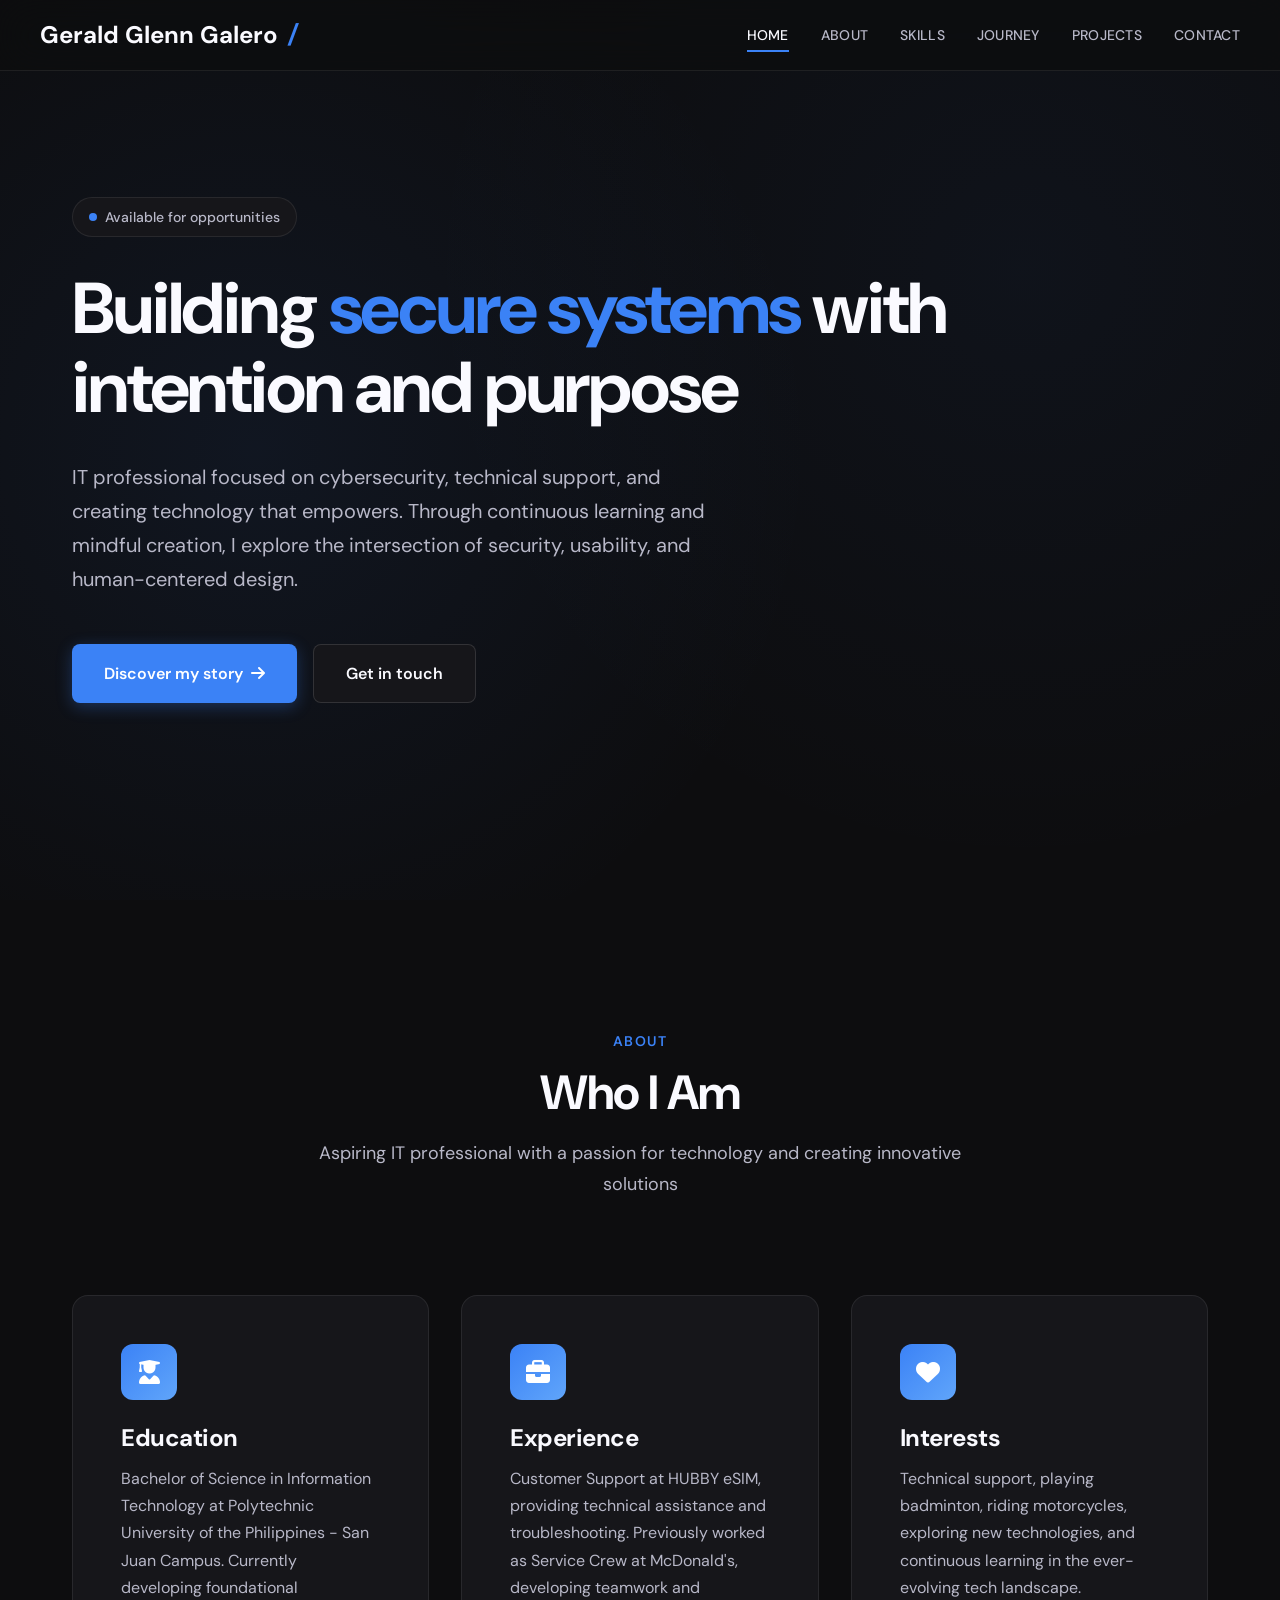
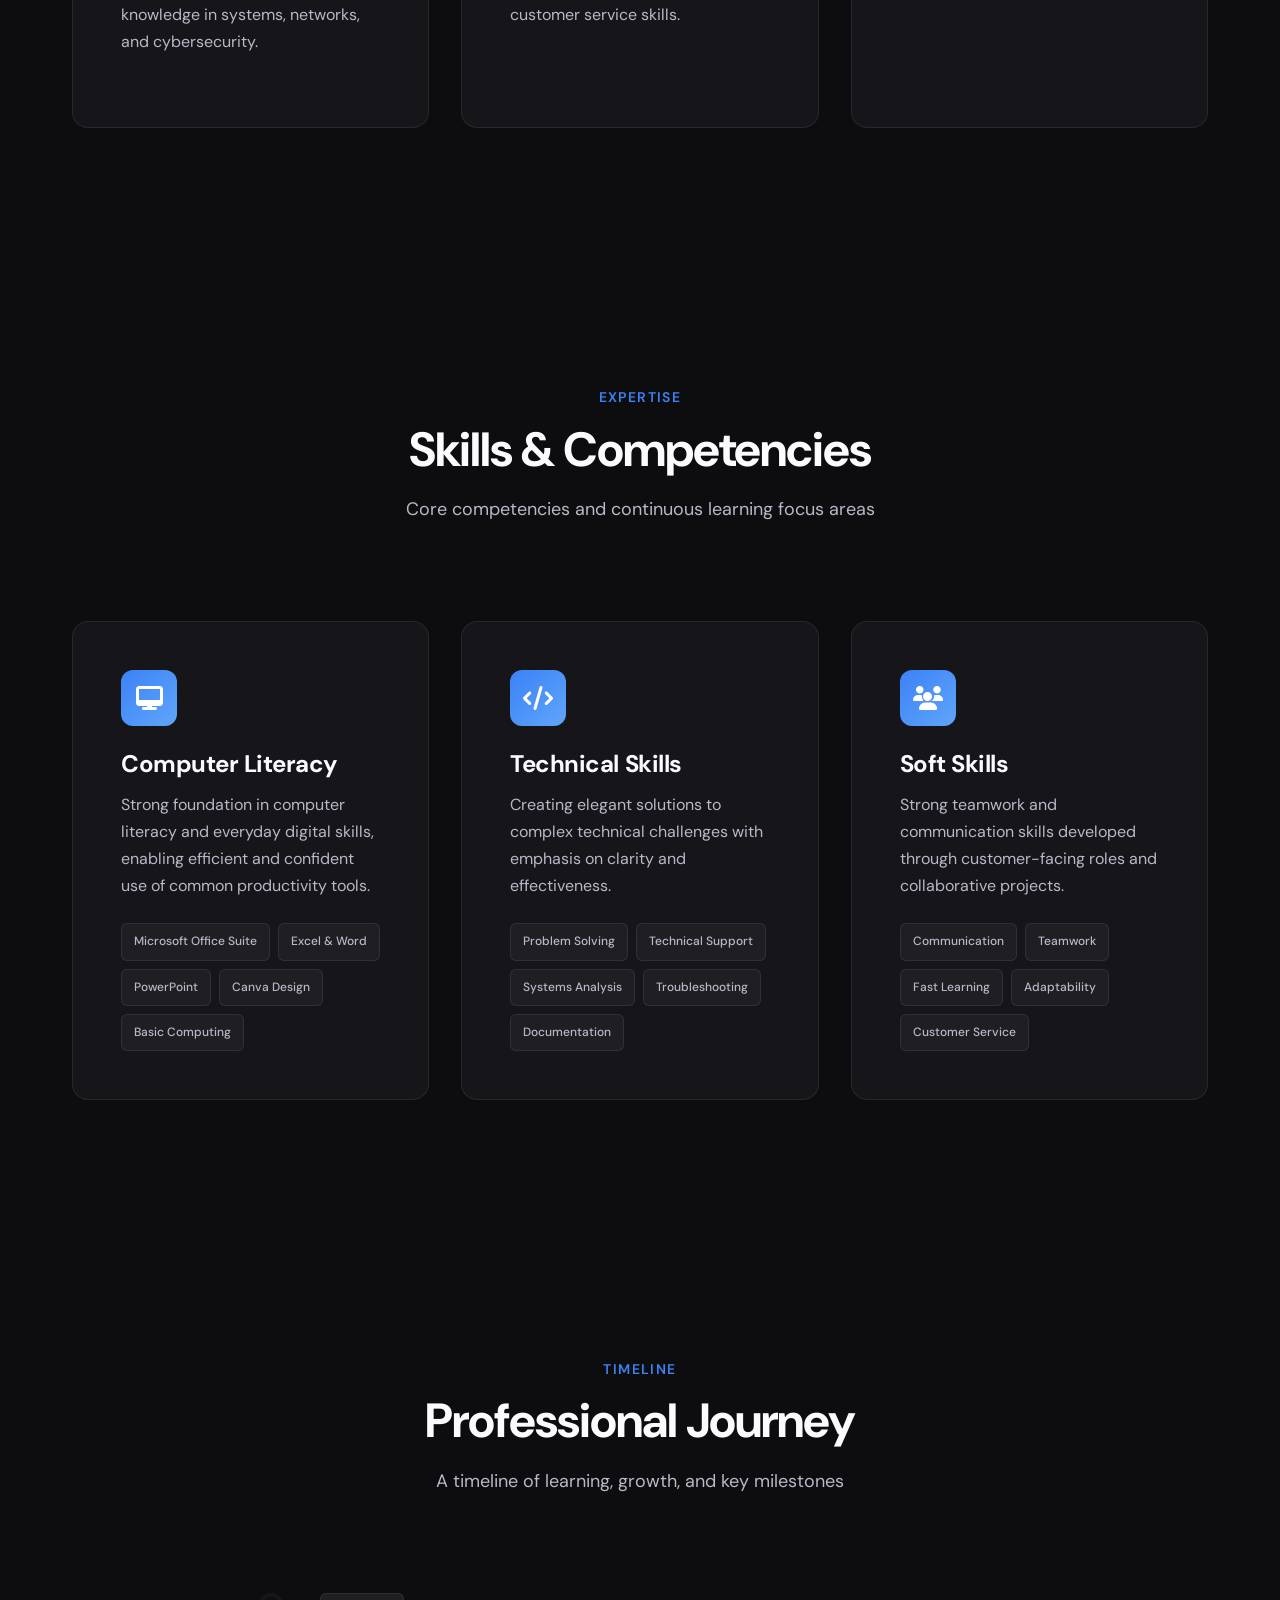
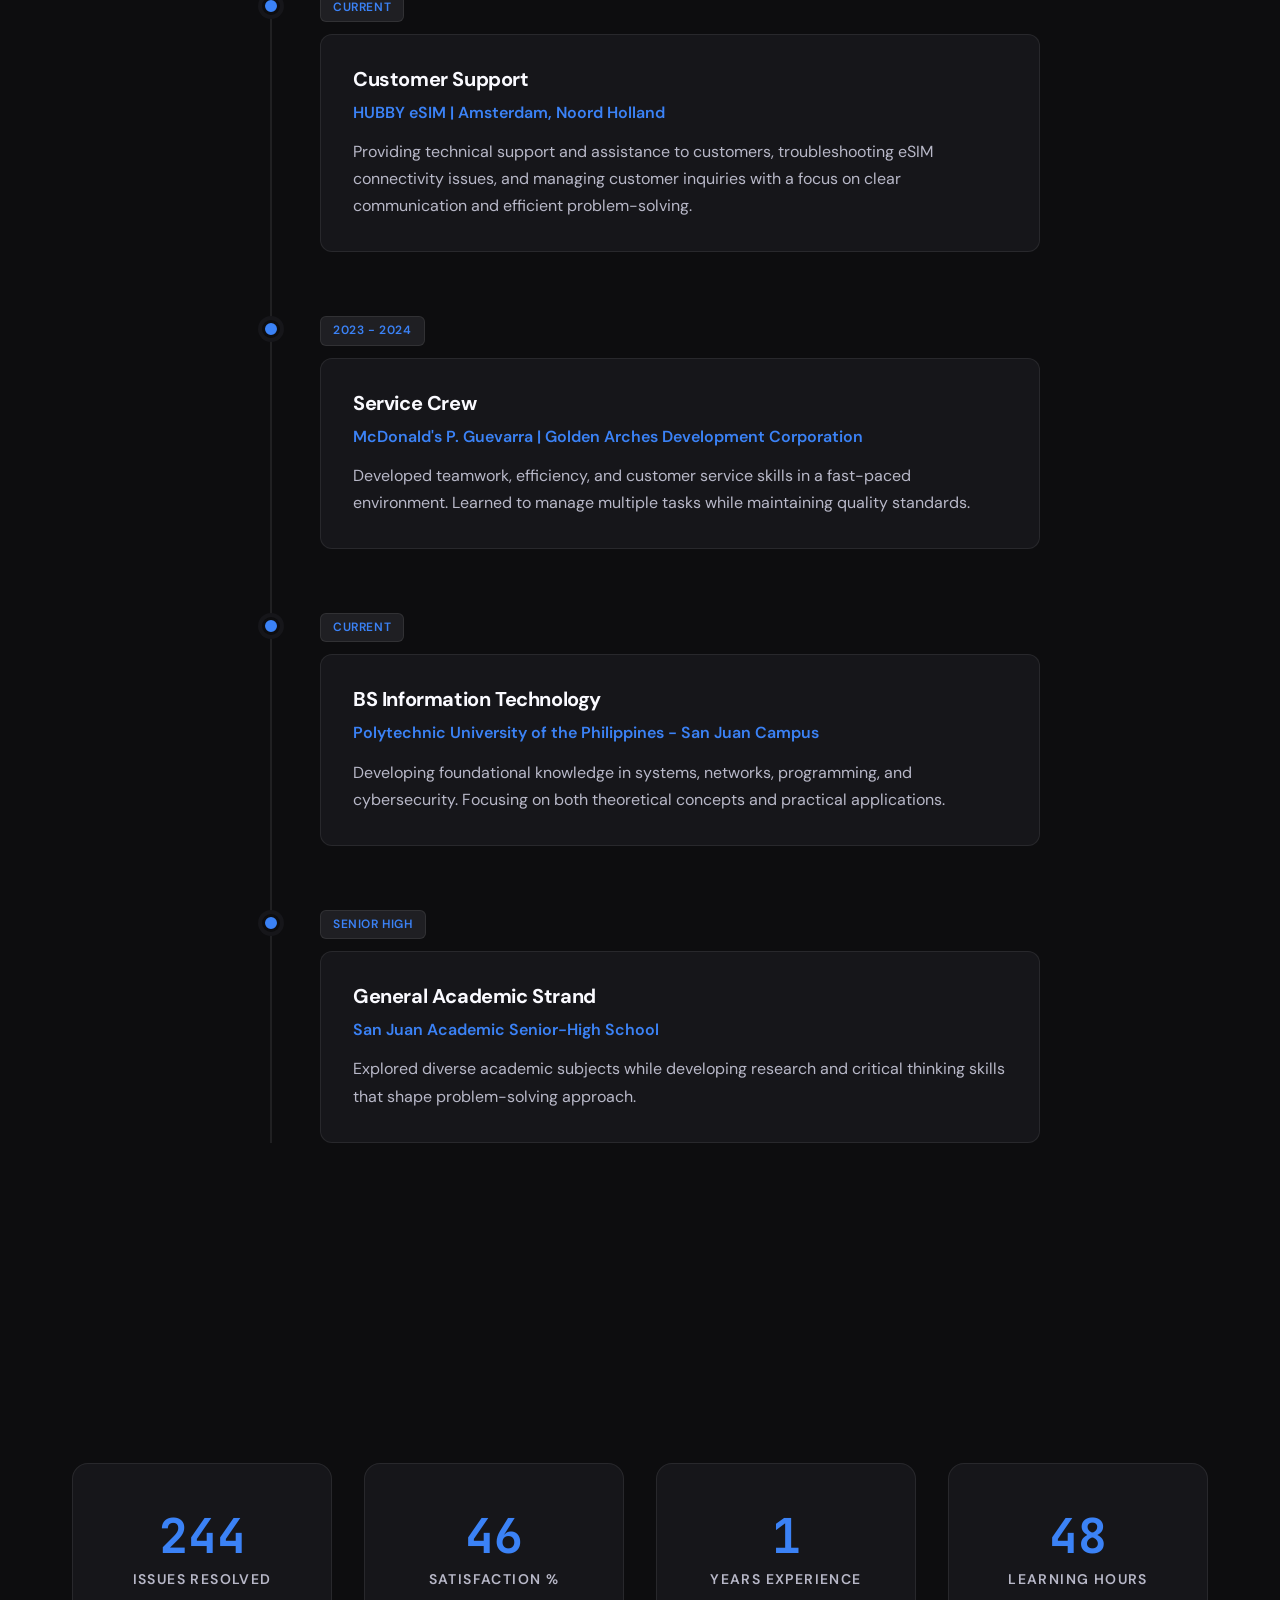
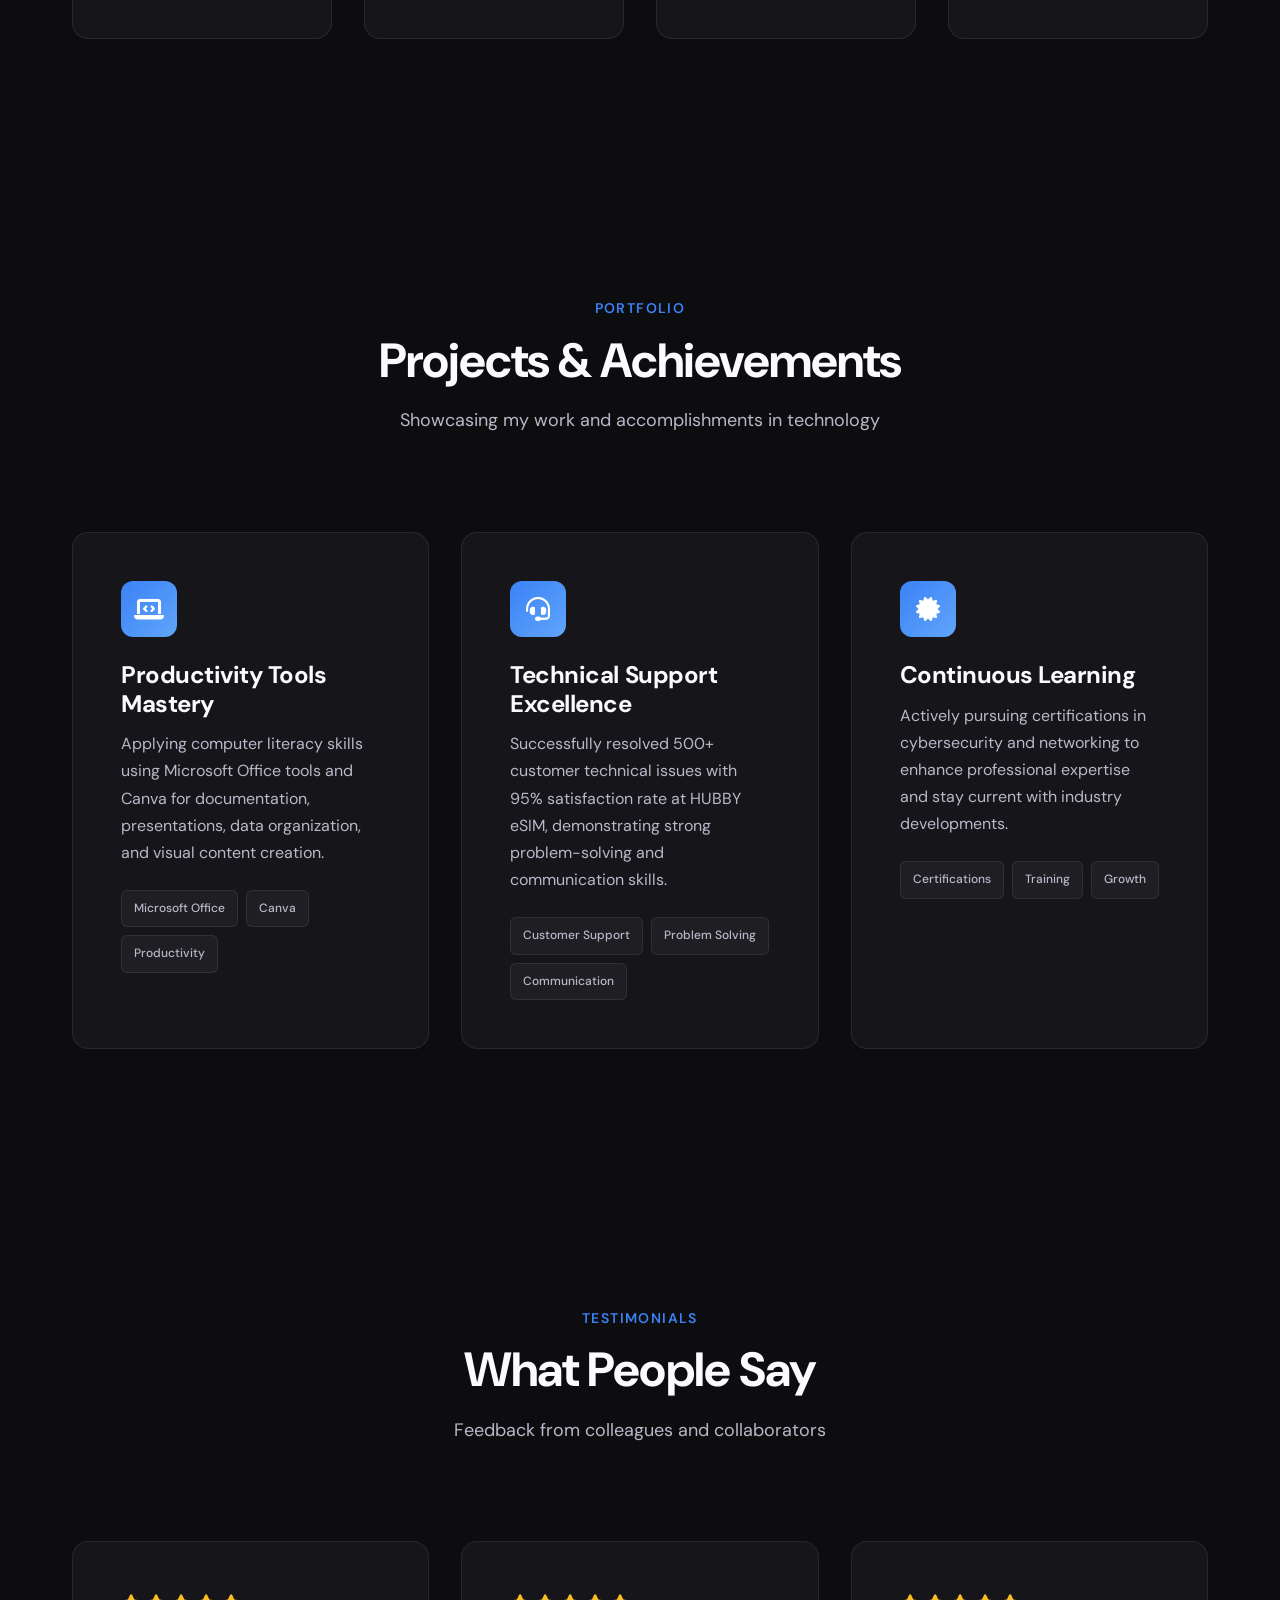
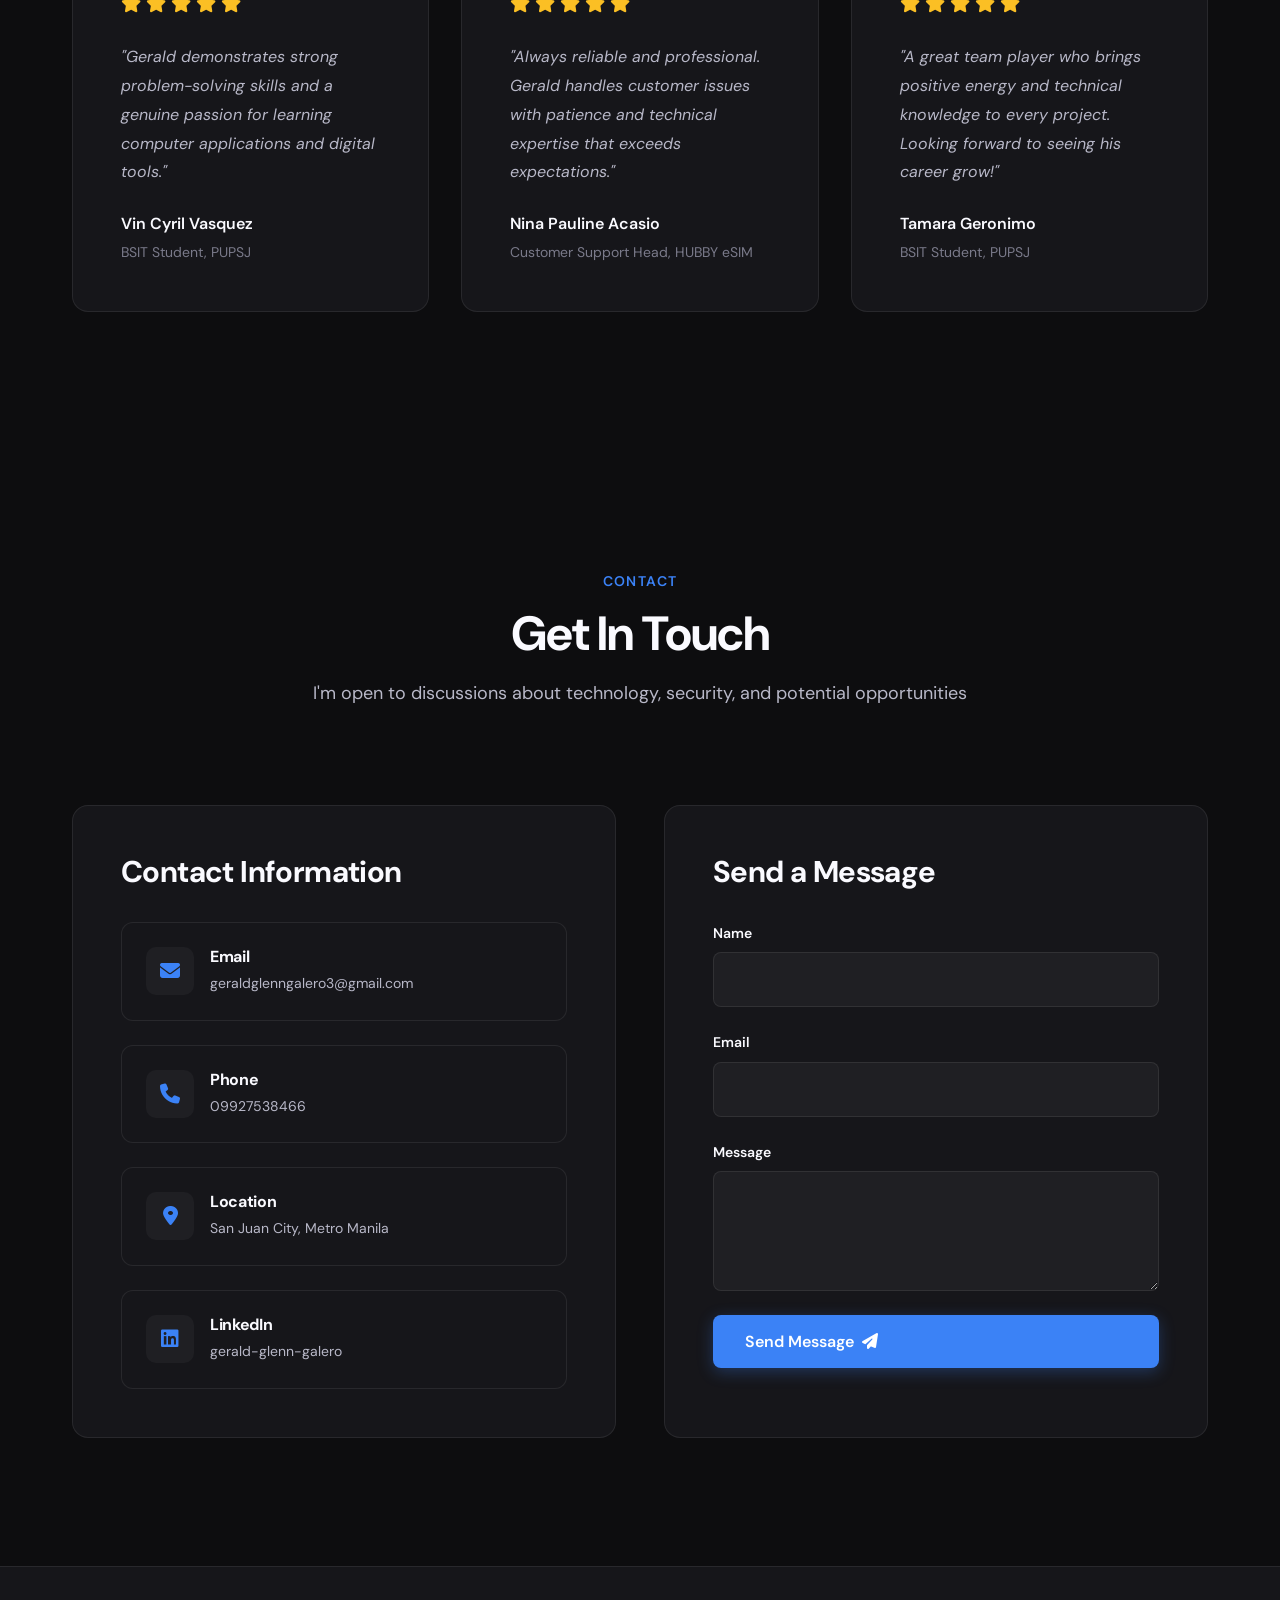
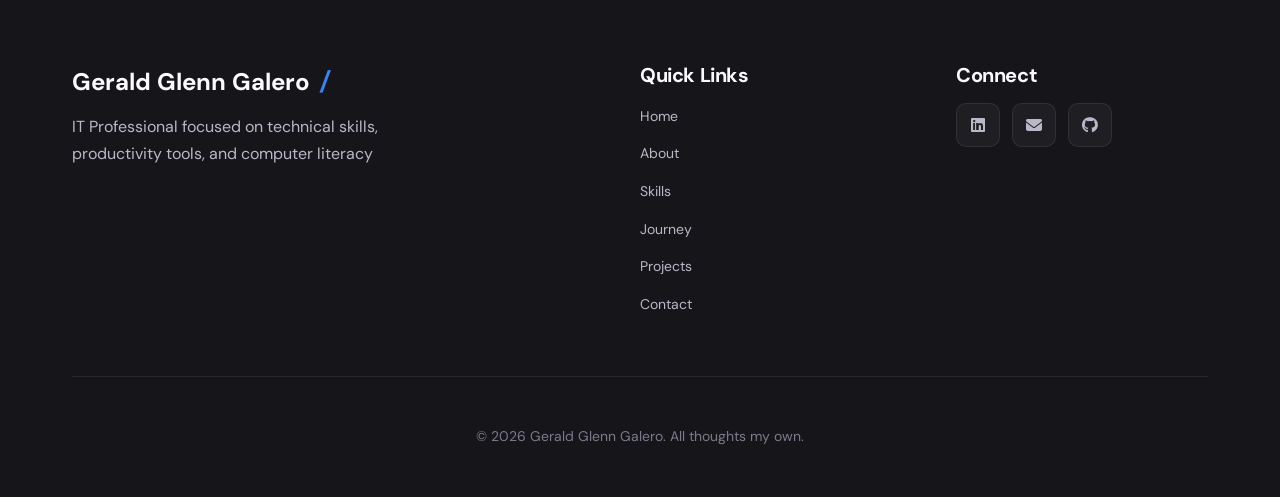
==== commit 47980442: "fix ux/ui to mobile Update index.html" ====
--- a/index.html
+++ b/index.html
@@ -6,10 +6,10 @@
     <title>Gerald Glenn Galero | IT Professional</title>
     <meta name="description" content="Personal website of Gerald Glenn Galero, an IT professional focused on cybersecurity and intentional technology.">
     
-    <!-- Google Fonts -->
+    <!-- Google Fonts - Distinctive Typography -->
     <link rel="preconnect" href="https://fonts.googleapis.com">
     <link rel="preconnect" href="https://fonts.gstatic.com" crossorigin>
-    <link href="https://fonts.googleapis.com/css2?family=Inter:wght@300;400;500;600;700&family=Space+Mono:wght@400;700&display=swap" rel="stylesheet">
+    <link href="https://fonts.googleapis.com/css2?family=DM+Sans:wght@400;500;700&family=JetBrains+Mono:wght@400;600&display=swap" rel="stylesheet">
     
     <!-- Font Awesome -->
     <link rel="stylesheet" href="https://cdnjs.cloudflare.com/ajax/libs/font-awesome/6.4.0/css/all.min.css">
@@ -18,155 +18,199 @@
     <link rel="icon" type="image/svg+xml" href="data:image/svg+xml,<svg xmlns=%22http://www.w3.org/2000/svg%22 viewBox=%220 0 100 100%22><text y=%22.9em%22 font-size=%2290%22>❯</text></svg>">
     
     <style>
-        /* ===== VARIABLES ===== */
+        /* ============================================
+           DESIGN SYSTEM & VARIABLES
+           ============================================ */
         :root {
-            --bg-primary: #0a0a0a;
-            --bg-secondary: #151515;
-            --bg-tertiary: #1e1e1e;
-            --text-primary: #f5f5f7;
-            --text-secondary: #a1a1a6;
-            --text-tertiary: #6e6e73;
-            --accent-color: #4dabf7;
-            --accent-hover: #74c0fc;
-            --border-color: #2c2c2e;
-            --linkedin-blue: #0077b5;
-        }
-        
-        /* ===== RESET & BASE ===== */
-        * { margin: 0; padding: 0; box-sizing: border-box; }
-        
-        html { font-size: 16px; scroll-behavior: smooth; }
+            /* Color Palette - Refined Dark Theme */
+            --bg-primary: #0d0d0f;
+            --bg-secondary: #16161a;
+            --bg-tertiary: #1f1f23;
+            --bg-elevated: #28282e;
+            
+            --text-primary: #fafaff;
+            --text-secondary: #b8b8c8;
+            --text-tertiary: #7a7a8a;
+            
+            --accent-primary: #3b82f6;
+            --accent-secondary: #60a5fa;
+            --accent-glow: rgba(59, 130, 246, 0.3);
+            
+            --border-subtle: rgba(255, 255, 255, 0.08);
+            --border-medium: rgba(255, 255, 255, 0.12);
+            
+            /* Spacing Scale */
+            --space-1: 0.25rem;
+            --space-2: 0.5rem;
+            --space-3: 0.75rem;
+            --space-4: 1rem;
+            --space-5: 1.5rem;
+            --space-6: 2rem;
+            --space-8: 3rem;
+            --space-10: 4rem;
+            --space-12: 6rem;
+            --space-16: 8rem;
+            
+            /* Typography Scale */
+            --text-xs: 0.75rem;
+            --text-sm: 0.875rem;
+            --text-base: 1rem;
+            --text-lg: 1.125rem;
+            --text-xl: 1.25rem;
+            --text-2xl: 1.5rem;
+            --text-3xl: 1.875rem;
+            --text-4xl: 2.25rem;
+            --text-5xl: 3rem;
+            --text-6xl: 3.75rem;
+            
+            /* Effects */
+            --shadow-sm: 0 1px 2px rgba(0, 0, 0, 0.3);
+            --shadow-md: 0 4px 8px rgba(0, 0, 0, 0.4);
+            --shadow-lg: 0 12px 24px rgba(0, 0, 0, 0.5);
+            --shadow-glow: 0 0 40px var(--accent-glow);
+            
+            /* Transitions */
+            --transition-fast: 150ms cubic-bezier(0.4, 0, 0.2, 1);
+            --transition-base: 250ms cubic-bezier(0.4, 0, 0.2, 1);
+            --transition-slow: 400ms cubic-bezier(0.4, 0, 0.2, 1);
+        }
+        
+        /* ============================================
+           RESET & BASE
+           ============================================ */
+        *, *::before, *::after {
+            margin: 0;
+            padding: 0;
+            box-sizing: border-box;
+        }
+        
+        html {
+            font-size: 16px;
+            scroll-behavior: smooth;
+            scroll-padding-top: 5rem;
+        }
         
         body {
-            font-family: 'Inter', -apple-system, BlinkMacSystemFont, sans-serif;
-            background: linear-gradient(135deg, #0a0a0a 0%, #1a1a1a 100%);
+            font-family: 'DM Sans', -apple-system, BlinkMacSystemFont, sans-serif;
+            background-color: var(--bg-primary);
             color: var(--text-primary);
             line-height: 1.6;
-            min-height: 100vh;
-        }
-        
-        /* ===== LAYOUT ===== */
+            overflow-x: hidden;
+            -webkit-font-smoothing: antialiased;
+            -moz-osx-font-smoothing: grayscale;
+        }
+        
+        /* ============================================
+           TYPOGRAPHY
+           ============================================ */
+        h1, h2, h3, h4, h5, h6 {
+            font-weight: 700;
+            line-height: 1.2;
+            letter-spacing: -0.02em;
+            color: var(--text-primary);
+        }
+        
+        h1 { font-size: clamp(var(--text-4xl), 5vw, var(--text-6xl)); }
+        h2 { font-size: clamp(var(--text-3xl), 4vw, var(--text-5xl)); }
+        h3 { font-size: clamp(var(--text-2xl), 3vw, var(--text-3xl)); }
+        h4 { font-size: var(--text-xl); }
+        
+        p {
+            color: var(--text-secondary);
+            line-height: 1.7;
+        }
+        
+        a {
+            color: var(--accent-primary);
+            text-decoration: none;
+            transition: color var(--transition-base);
+        }
+        
+        a:hover {
+            color: var(--accent-secondary);
+        }
+        
+        code, pre {
+            font-family: 'JetBrains Mono', monospace;
+        }
+        
+        /* ============================================
+           LAYOUT
+           ============================================ */
         .container {
+            width: 100%;
             max-width: 1200px;
             margin: 0 auto;
-            padding: 0 20px;
-        }
-        
-        /* ===== FLOATING LINKEDIN BUTTON ===== */
-        .floating-linkedin {
-            position: fixed;
-            bottom: 30px;
-            right: 30px;
-            z-index: 1001;
-            display: flex;
-            flex-direction: column;
-            align-items: flex-end;
-            gap: 10px;
-        }
-        
-        .linkedin-tooltip {
-            background: var(--linkedin-blue);
-            color: white;
-            padding: 8px 16px;
-            border-radius: 20px;
-            font-size: 0.85rem;
-            font-weight: 600;
-            opacity: 0;
-            transform: translateX(10px);
-            transition: all 0.3s ease;
-            white-space: nowrap;
-            pointer-events: none;
-            box-shadow: 0 4px 15px rgba(0, 119, 181, 0.4);
-        }
-        
-        .floating-linkedin:hover .linkedin-tooltip {
-            opacity: 1;
-            transform: translateX(0);
-        }
-        
-        .linkedin-btn {
-            width: 60px;
-            height: 60px;
-            background: var(--linkedin-blue);
-            color: white;
-            border-radius: 50%;
-            display: flex;
-            align-items: center;
-            justify-content: center;
-            text-decoration: none;
-            font-size: 1.5rem;
-            box-shadow: 0 4px 20px rgba(0, 119, 181, 0.5);
-            transition: all 0.3s ease;
-            animation: pulse 2s infinite;
-        }
-        
-        @keyframes pulse {
-            0%, 100% {
-                box-shadow: 0 4px 20px rgba(0, 119, 181, 0.5);
-            }
-            50% {
-                box-shadow: 0 4px 30px rgba(0, 119, 181, 0.8), 0 0 0 10px rgba(0, 119, 181, 0.1);
-            }
-        }
-        
-        .linkedin-btn:hover {
-            transform: scale(1.1) translateY(-3px);
-            box-shadow: 0 6px 30px rgba(0, 119, 181, 0.7);
-            animation: none;
-        }
-        
-        .linkedin-btn i {
-            transition: transform 0.3s ease;
-        }
-        
-        .linkedin-btn:hover i {
-            transform: scale(1.2);
-        }
-        
-        /* ===== NAVBAR ===== */
+            padding: 0 var(--space-6);
+        }
+        
+        .section {
+            padding: var(--space-16) 0;
+            position: relative;
+        }
+        
+        /* ============================================
+           NAVIGATION
+           ============================================ */
         .navbar {
             position: fixed;
             top: 0;
-            width: 100%;
-            background: rgba(10, 10, 10, 0.98);
-            backdrop-filter: blur(20px);
-            border-bottom: 1px solid var(--border-color);
-            padding: 15px 0;
+            left: 0;
+            right: 0;
             z-index: 1000;
-            box-shadow: 0 4px 20px rgba(0, 0, 0, 0.5);
+            background: rgba(13, 13, 15, 0.85);
+            backdrop-filter: blur(20px) saturate(180%);
+            border-bottom: 1px solid var(--border-subtle);
+            transition: all var(--transition-base);
+        }
+        
+        .navbar.scrolled {
+            background: rgba(13, 13, 15, 0.95);
+            box-shadow: var(--shadow-md);
         }
         
         .nav-container {
             display: flex;
+            align-items: center;
             justify-content: space-between;
-            align-items: center;
+            padding: var(--space-4) 0;
         }
         
         .logo {
-            font-size: 1.5rem;
+            font-size: var(--text-2xl);
             font-weight: 700;
             color: var(--text-primary);
-            text-decoration: none;
-            transition: transform 0.3s;
-        }
-        
-        .logo:hover { transform: scale(1.05); }
-        .logo span { color: var(--accent-color); }
+            display: flex;
+            align-items: center;
+            gap: var(--space-2);
+            transition: transform var(--transition-base);
+        }
+        
+        .logo:hover {
+            transform: translateX(4px);
+        }
+        
+        .logo-accent {
+            color: var(--accent-primary);
+            font-family: 'JetBrains Mono', monospace;
+        }
         
         .nav-links {
             display: flex;
-            gap: 30px;
+            gap: var(--space-6);
             list-style: none;
             align-items: center;
         }
         
         .nav-link {
+            position: relative;
             color: var(--text-secondary);
-            text-decoration: none;
             font-weight: 500;
-            transition: all 0.3s;
-            position: relative;
-            padding: 5px 0;
+            font-size: var(--text-sm);
+            letter-spacing: 0.02em;
+            text-transform: uppercase;
+            padding: var(--space-2) 0;
+            transition: color var(--transition-base);
         }
         
         .nav-link::after {
@@ -176,37 +220,17 @@
             left: 0;
             width: 0;
             height: 2px;
-            background: var(--accent-color);
-            transition: width 0.3s;
-        }
-        
-        .nav-link:hover, .nav-link.active { color: var(--accent-color); }
-        .nav-link:hover::after, .nav-link.active::after { width: 100%; }
-        
-        /* LinkedIn button in navbar */
-        .nav-linkedin-btn {
-            background: var(--linkedin-blue);
-            color: white;
-            padding: 8px 20px;
-            border-radius: 25px;
-            text-decoration: none;
-            font-weight: 600;
-            font-size: 0.9rem;
-            transition: all 0.3s ease;
-            display: flex;
-            align-items: center;
-            gap: 8px;
-            box-shadow: 0 2px 10px rgba(0, 119, 181, 0.3);
-        }
-        
-        .nav-linkedin-btn:hover {
-            transform: translateY(-2px);
-            box-shadow: 0 4px 15px rgba(0, 119, 181, 0.5);
-            background: #006399;
-        }
-        
-        .nav-linkedin-btn i {
-            font-size: 1.1rem;
+            background: var(--accent-primary);
+            transition: width var(--transition-base);
+        }
+        
+        .nav-link:hover,
+        .nav-link.active {
+            color: var(--text-primary);
+        }
+        
+        .nav-link.active::after {
+            width: 100%;
         }
         
         .mobile-menu-btn {
@@ -214,305 +238,186 @@
             background: none;
             border: none;
             color: var(--text-primary);
-            font-size: 1.5rem;
+            font-size: var(--text-2xl);
             cursor: pointer;
-            transition: color 0.3s;
-        }
-        
-        .mobile-menu-btn:hover { color: var(--accent-color); }
-        
-        /* ===== SECTIONS ===== */
-        .section {
-            padding: 100px 0;
+            padding: var(--space-2);
+            transition: color var(--transition-base);
+        }
+        
+        .mobile-menu-btn:hover {
+            color: var(--accent-primary);
+        }
+        
+        /* ============================================
+           HERO SECTION
+           ============================================ */
+        .hero {
             min-height: 100vh;
             display: flex;
             align-items: center;
-        }
-        
-        .section-content {
-            width: 100%;
-        }
-        
-        /* ===== HERO ===== */
-        .hero {
-            background: radial-gradient(circle at 30% 50%, rgba(77, 171, 247, 0.1) 0%, transparent 50%);
-        }
-        
-        .hero-statement {
-            font-size: clamp(2.5rem, 6vw, 4.5rem);
-            line-height: 1.1;
-            margin-bottom: 25px;
-            background: linear-gradient(135deg, #fff 0%, #4dabf7 100%);
-            -webkit-background-clip: text;
-            -webkit-text-fill-color: transparent;
-            background-clip: text;
-        }
-        
-        .hero-intro {
-            font-size: 1.25rem;
-            color: var(--text-secondary);
-            max-width: 700px;
-            margin-bottom: 40px;
-            line-height: 1.8;
-        }
-
-        /* Photo Section - Add after .hero-intro styles */
-        .photo-section {
-            display: flex;
-            align-items: center;
-            justify-content: center;
-            gap: 60px;
-            margin-top: 80px;
-            flex-wrap: wrap;
-        }
-        
-        .photo-container {
             position: relative;
-            width: 350px;
-            height: 350px;
-        }
-        
-        .photo-frame {
-            width: 100%;
-            height: 100%;
-            border-radius: 20px;
             overflow: hidden;
-            border: 4px solid var(--accent-color);
-            box-shadow: 
-                0 20px 60px rgba(77, 171, 247, 0.3),
-                0 0 0 12px rgba(77, 171, 247, 0.1);
-            position: relative;
-            transition: all 0.5s cubic-bezier(0.175, 0.885, 0.32, 1.275);
-        }
-        
-        .photo-frame:hover {
-            transform: translateY(-10px) scale(1.02);
-            box-shadow: 
-                0 30px 80px rgba(77, 171, 247, 0.4),
-                0 0 0 12px rgba(77, 171, 247, 0.15);
-        }
-        
-        .photo-frame::before {
+        }
+        
+        .hero::before {
             content: '';
             position: absolute;
             top: 0;
             left: 0;
             right: 0;
             bottom: 0;
-            background: linear-gradient(135deg, rgba(77, 171, 247, 0.1) 0%, transparent 50%);
+            background: 
+                radial-gradient(circle at 20% 50%, rgba(59, 130, 246, 0.08) 0%, transparent 50%),
+                radial-gradient(circle at 80% 30%, rgba(59, 130, 246, 0.05) 0%, transparent 50%);
+            pointer-events: none;
+        }
+        
+        .hero-content {
+            position: relative;
             z-index: 1;
-            pointer-events: none;
-        }
-        
-        .photo-frame img {
-            width: 100%;
-            height: 100%;
-            object-fit: cover;
-            display: block;
-        }
-        
-        .photo-upload-controls {
-            text-align: center;
-            max-width: 400px;
-        }
-        
-        .photo-upload-controls h3 {
-            font-size: 1.5rem;
-            margin-bottom: 15px;
-            color: var(--text-primary);
-        }
-        
-        .photo-upload-controls p {
+            max-width: 900px;
+        }
+        
+        .hero-eyebrow {
+            display: inline-flex;
+            align-items: center;
+            gap: var(--space-2);
+            padding: var(--space-2) var(--space-4);
+            background: var(--bg-secondary);
+            border: 1px solid var(--border-subtle);
+            border-radius: 100px;
+            font-size: var(--text-sm);
+            font-weight: 500;
             color: var(--text-secondary);
-            margin-bottom: 25px;
-            font-size: 1rem;
-        }
-        
-        .upload-btn-wrapper {
+            margin-bottom: var(--space-6);
+            animation: slideInDown 0.8s cubic-bezier(0.16, 1, 0.3, 1);
+        }
+        
+        .hero-eyebrow-dot {
+            width: 8px;
+            height: 8px;
+            background: var(--accent-primary);
+            border-radius: 50%;
+            animation: pulse 2s ease-in-out infinite;
+        }
+        
+        .hero-title {
+            font-size: clamp(var(--text-4xl), 7vw, 4.5rem);
+            line-height: 1.1;
+            margin-bottom: var(--space-6);
+            font-weight: 700;
+            letter-spacing: -0.03em;
+            animation: slideInUp 0.8s cubic-bezier(0.16, 1, 0.3, 1) 0.1s both;
+        }
+        
+        .hero-title-highlight {
+            color: var(--accent-primary);
             position: relative;
             display: inline-block;
-            margin-bottom: 15px;
-        }
-        
-        .upload-btn-wrapper input[type=file] {
-            position: absolute;
-            left: 0;
-            top: 0;
-            opacity: 0;
-            width: 100%;
-            height: 100%;
-            cursor: pointer;
-        }
-        
-        .upload-label {
+        }
+        
+        .hero-description {
+            font-size: var(--text-xl);
+            color: var(--text-secondary);
+            line-height: 1.7;
+            max-width: 650px;
+            margin-bottom: var(--space-8);
+            animation: slideInUp 0.8s cubic-bezier(0.16, 1, 0.3, 1) 0.2s both;
+        }
+        
+        .hero-cta {
+            display: flex;
+            gap: var(--space-4);
+            flex-wrap: wrap;
+            animation: slideInUp 0.8s cubic-bezier(0.16, 1, 0.3, 1) 0.3s both;
+        }
+        
+        /* ============================================
+           BUTTONS
+           ============================================ */
+        .btn {
             display: inline-flex;
             align-items: center;
-            gap: 10px;
-            padding: 12px 28px;
+            gap: var(--space-2);
+            padding: var(--space-4) var(--space-6);
+            font-family: 'DM Sans', sans-serif;
+            font-size: var(--text-base);
+            font-weight: 600;
+            border-radius: 8px;
+            border: none;
+            cursor: pointer;
+            transition: all var(--transition-base);
+            white-space: nowrap;
+        }
+        
+        .btn-primary {
+            background: var(--accent-primary);
+            color: white;
+            box-shadow: 0 4px 16px var(--accent-glow);
+        }
+        
+        .btn-primary:hover {
+            background: var(--accent-secondary);
+            transform: translateY(-2px);
+            box-shadow: 0 8px 24px var(--accent-glow);
+        }
+        
+        .btn-secondary {
+            background: var(--bg-secondary);
+            color: var(--text-primary);
+            border: 1px solid var(--border-medium);
+        }
+        
+        .btn-secondary:hover {
             background: var(--bg-tertiary);
-            border: 2px solid var(--accent-color);
-            border-radius: 8px;
-            color: var(--accent-color);
+            border-color: var(--accent-primary);
+            transform: translateY(-2px);
+        }
+        
+        /* ============================================
+           SECTION HEADERS
+           ============================================ */
+        .section-header {
+            text-align: center;
+            max-width: 700px;
+            margin: 0 auto var(--space-12);
+        }
+        
+        .section-eyebrow {
+            display: inline-block;
+            font-size: var(--text-sm);
             font-weight: 600;
-            cursor: pointer;
-            transition: all 0.3s;
-        }
-        
-        .upload-label:hover {
-            background: rgba(77, 171, 247, 0.1);
-            transform: translateY(-2px);
-        }
-        
-        .photo-info {
-            display: flex;
-            flex-direction: column;
-            gap: 10px;
-            margin-top: 20px;
-            font-size: 0.9rem;
-            color: var(--text-tertiary);
-        }
-        
-        .photo-info-item {
-            display: flex;
-            align-items: center;
-            gap: 8px;
-        }
-        
-        .photo-info-item i {
-            color: var(--accent-color);
-        }
-        
-        /* Add to mobile responsive section */
-        @media (max-width: 768px) {
-            .photo-section {
-                flex-direction: column;
-                gap: 40px;
-            }
-            
-            .photo-container {
-                width: 280px;
-                height: 280px;
-            }
-        }
-        
-        /* ===== LINKEDIN CTA BANNER ===== */
-        .linkedin-banner {
-            background: linear-gradient(135deg, var(--linkedin-blue) 0%, #005582 100%);
-            border-radius: 12px;
-            padding: 30px;
-            margin-top: 40px;
-            display: flex;
-            align-items: center;
-            justify-content: space-between;
-            box-shadow: 0 8px 30px rgba(0, 119, 181, 0.3);
-            border: 2px solid rgba(255, 255, 255, 0.1);
-            transition: all 0.3s ease;
-        }
-        
-        .linkedin-banner:hover {
-            transform: translateY(-3px);
-            box-shadow: 0 12px 40px rgba(0, 119, 181, 0.4);
-        }
-        
-        .linkedin-banner-content {
-            flex: 1;
-        }
-        
-        .linkedin-banner-content h3 {
-            color: white;
-            font-size: 1.5rem;
-            margin-bottom: 10px;
-            display: flex;
-            align-items: center;
-            gap: 12px;
-        }
-        
-        .linkedin-banner-content h3 i {
-            font-size: 1.8rem;
-        }
-        
-        .linkedin-banner-content p {
-            color: rgba(255, 255, 255, 0.9);
-            margin: 0;
-            font-size: 1rem;
-        }
-        
-        .linkedin-banner-btn {
-            background: white;
-            color: var(--linkedin-blue);
-            padding: 12px 30px;
-            border-radius: 30px;
-            text-decoration: none;
-            font-weight: 700;
-            font-size: 1rem;
-            transition: all 0.3s ease;
-            display: inline-flex;
-            align-items: center;
-            gap: 10px;
-            box-shadow: 0 4px 15px rgba(0, 0, 0, 0.2);
-        }
-        
-        .linkedin-banner-btn:hover {
-            transform: scale(1.05);
-            box-shadow: 0 6px 20px rgba(0, 0, 0, 0.3);
-        }
-        
-        /* ===== BUTTONS ===== */
-        .btn-group {
-            display: flex;
-            gap: 15px;
-            flex-wrap: wrap;
-        }
-        
-        .btn {
-            padding: 14px 32px;
-            border-radius: 6px;
-            font-weight: 600;
-            font-size: 1rem;
-            text-decoration: none;
-            transition: all 0.3s;
-            display: inline-block;
-            cursor: pointer;
-            border: none;
-        }
-        
-        .btn-primary {
-            background: linear-gradient(135deg, var(--accent-color) 0%, var(--accent-hover) 100%);
-            color: #0a0a0a;
-            box-shadow: 0 4px 15px rgba(77, 171, 247, 0.3);
-        }
-        
-        .btn-primary:hover {
-            transform: translateY(-3px);
-            box-shadow: 0 6px 25px rgba(77, 171, 247, 0.4);
-        }
-        
-        .btn-secondary {
-            background: transparent;
-            color: var(--accent-color);
-            border: 2px solid var(--accent-color);
-        }
-        
-        .btn-secondary:hover {
-            background: rgba(77, 171, 247, 0.1);
-            transform: translateY(-3px);
-        }
-        
-        /* ===== CARDS ===== */
-        .grid {
+            text-transform: uppercase;
+            letter-spacing: 0.1em;
+            color: var(--accent-primary);
+            margin-bottom: var(--space-3);
+        }
+        
+        .section-title {
+            margin-bottom: var(--space-4);
+        }
+        
+        .section-description {
+            font-size: var(--text-lg);
+            color: var(--text-secondary);
+        }
+        
+        /* ============================================
+           CARDS
+           ============================================ */
+        .card-grid {
             display: grid;
             grid-template-columns: repeat(auto-fit, minmax(300px, 1fr));
-            gap: 30px;
-            margin-top: 50px;
+            gap: var(--space-6);
         }
         
         .card {
-            background: linear-gradient(135deg, var(--bg-secondary) 0%, var(--bg-tertiary) 100%);
-            border: 1px solid var(--border-color);
-            border-radius: 12px;
-            padding: 40px;
-            transition: all 0.4s cubic-bezier(0.175, 0.885, 0.32, 1.275);
             position: relative;
+            background: var(--bg-secondary);
+            border: 1px solid var(--border-subtle);
+            border-radius: 16px;
+            padding: var(--space-8);
+            transition: all var(--transition-slow);
             overflow: hidden;
         }
         
@@ -521,331 +426,466 @@
             position: absolute;
             top: 0;
             left: 0;
-            width: 100%;
-            height: 4px;
-            background: linear-gradient(90deg, var(--accent-color), var(--accent-hover));
+            right: 0;
+            height: 3px;
+            background: linear-gradient(90deg, var(--accent-primary), var(--accent-secondary));
             transform: scaleX(0);
-            transition: transform 0.3s;
+            transform-origin: left;
+            transition: transform var(--transition-slow);
         }
         
         .card:hover {
-            transform: translateY(-8px);
-            box-shadow: 0 20px 40px rgba(0, 0, 0, 0.4);
-            border-color: var(--accent-color);
-        }
-        
-        .card:hover::before { transform: scaleX(1); }
+            transform: translateY(-4px);
+            border-color: var(--border-medium);
+            box-shadow: var(--shadow-lg);
+        }
+        
+        .card:hover::before {
+            transform: scaleX(1);
+        }
         
         .card-icon {
-            font-size: 2.5rem;
-            color: var(--accent-color);
-            margin-bottom: 20px;
-            display: inline-block;
-            transition: transform 0.3s;
+            width: 56px;
+            height: 56px;
+            display: flex;
+            align-items: center;
+            justify-content: center;
+            background: linear-gradient(135deg, var(--accent-primary), var(--accent-secondary));
+            border-radius: 12px;
+            font-size: var(--text-2xl);
+            color: white;
+            margin-bottom: var(--space-5);
+            transition: transform var(--transition-base);
         }
         
         .card:hover .card-icon {
-            transform: scale(1.1) rotate(5deg);
-        }
-        
-        .card h3 {
-            font-size: 1.5rem;
-            margin-bottom: 15px;
-            color: var(--text-primary);
-        }
-        
-        .card p {
+            transform: scale(1.1) rotate(-5deg);
+        }
+        
+        .card-title {
+            font-size: var(--text-2xl);
+            margin-bottom: var(--space-3);
+        }
+        
+        .card-description {
             color: var(--text-secondary);
-            margin: 0;
+            margin-bottom: var(--space-5);
             line-height: 1.7;
         }
         
-        /* ===== SECTION HEADERS ===== */
-        .section-header {
-            text-align: center;
-            margin-bottom: 60px;
-        }
-        
-        .section-header h2 {
-            font-size: clamp(2rem, 4vw, 3rem);
-            margin-bottom: 15px;
-            background: linear-gradient(135deg, #fff 0%, var(--accent-color) 100%);
-            -webkit-background-clip: text;
-            -webkit-text-fill-color: transparent;
-            background-clip: text;
-        }
-        
-        .section-header p {
+        .skill-tags {
+            display: flex;
+            flex-wrap: wrap;
+            gap: var(--space-2);
+        }
+        
+        .skill-tag {
+            padding: var(--space-2) var(--space-3);
+            background: var(--bg-tertiary);
+            border: 1px solid var(--border-subtle);
+            border-radius: 6px;
+            font-size: var(--text-xs);
+            font-weight: 500;
             color: var(--text-secondary);
-            max-width: 600px;
-            margin: 0 auto;
-        }
-        
-        /* ===== TIMELINE ===== */
+            transition: all var(--transition-base);
+        }
+        
+        .skill-tag:hover {
+            background: var(--accent-primary);
+            color: white;
+            border-color: var(--accent-primary);
+        }
+        
+        /* ============================================
+           TIMELINE
+           ============================================ */
         .timeline {
             position: relative;
             max-width: 800px;
             margin: 0 auto;
-            padding: 40px 0;
         }
         
         .timeline::before {
             content: '';
             position: absolute;
-            left: 50%;
-            transform: translateX(-50%);
+            left: 30px;
+            top: 0;
+            bottom: 0;
             width: 2px;
-            height: 100%;
-            background: var(--border-color);
+            background: var(--border-subtle);
         }
         
         .timeline-item {
             position: relative;
-            margin-bottom: 50px;
-            padding-left: calc(50% + 40px);
-        }
-        
-        .timeline-item:nth-child(even) {
-            padding-left: 0;
-            padding-right: calc(50% + 40px);
-            text-align: right;
+            padding-left: 80px;
+            margin-bottom: var(--space-10);
         }
         
         .timeline-marker {
             position: absolute;
-            left: 50%;
-            transform: translateX(-50%);
-            width: 16px;
-            height: 16px;
-            background: var(--accent-color);
+            left: 22px;
+            top: 4px;
+            width: 18px;
+            height: 18px;
+            background: var(--accent-primary);
+            border: 3px solid var(--bg-primary);
             border-radius: 50%;
-            border: 3px solid var(--bg-primary);
-            box-shadow: 0 0 20px rgba(77, 171, 247, 0.5);
+            box-shadow: 0 0 0 4px var(--bg-secondary);
+            z-index: 1;
         }
         
         .timeline-date {
-            color: var(--accent-color);
+            display: inline-block;
+            padding: var(--space-1) var(--space-3);
+            background: var(--bg-tertiary);
+            border: 1px solid var(--border-subtle);
+            border-radius: 6px;
+            font-size: var(--text-xs);
             font-weight: 600;
-            font-size: 0.9rem;
-            margin-bottom: 10px;
+            color: var(--accent-primary);
+            text-transform: uppercase;
+            letter-spacing: 0.05em;
+            margin-bottom: var(--space-3);
         }
         
         .timeline-content {
             background: var(--bg-secondary);
-            border: 1px solid var(--border-color);
-            border-radius: 8px;
-            padding: 25px;
-        }
-        
-        .timeline-content h3 {
-            font-size: 1.3rem;
-            margin-bottom: 8px;
-        }
-        
-        .timeline-content p {
-            margin: 8px 0;
-            font-size: 0.95rem;
-        }
-        
-        .timeline-content strong {
-            color: var(--accent-color);
-        }
-        
-        /* ===== SKILLS ===== */
-        .skills-grid {
-            display: flex;
-            flex-wrap: wrap;
-            gap: 12px;
-            margin-top: 20px;
-        }
-        
-        .skill-tag {
-            background: var(--bg-tertiary);
-            color: var(--text-primary);
-            padding: 8px 16px;
-            border-radius: 20px;
-            font-size: 0.9rem;
-            border: 1px solid var(--border-color);
-            transition: all 0.3s;
-        }
-        
-        .skill-tag:hover {
-            background: var(--accent-color);
-            color: var(--bg-primary);
-            transform: translateY(-2px);
-        }
-        
-        /* ===== STATS ===== */
+            border: 1px solid var(--border-subtle);
+            border-radius: 12px;
+            padding: var(--space-6);
+            transition: all var(--transition-base);
+        }
+        
+        .timeline-content:hover {
+            border-color: var(--border-medium);
+            transform: translateX(4px);
+        }
+        
+        .timeline-title {
+            font-size: var(--text-xl);
+            margin-bottom: var(--space-2);
+        }
+        
+        .timeline-company {
+            color: var(--accent-primary);
+            font-weight: 600;
+            margin-bottom: var(--space-3);
+        }
+        
+        .timeline-description {
+            color: var(--text-secondary);
+            line-height: 1.7;
+        }
+        
+        /* ============================================
+           STATS
+           ============================================ */
         .stats-grid {
             display: grid;
             grid-template-columns: repeat(auto-fit, minmax(200px, 1fr));
-            gap: 30px;
+            gap: var(--space-6);
+        }
+        
+        .stat-card {
             text-align: center;
-        }
-        
-        .stat-item {
+            padding: var(--space-8);
             background: var(--bg-secondary);
-            padding: 40px 20px;
-            border-radius: 12px;
-            border: 1px solid var(--border-color);
-            transition: all 0.3s;
-        }
-        
-        .stat-item:hover {
-            transform: translateY(-5px);
-            border-color: var(--accent-color);
+            border: 1px solid var(--border-subtle);
+            border-radius: 16px;
+            transition: all var(--transition-base);
+        }
+        
+        .stat-card:hover {
+            transform: translateY(-4px);
+            border-color: var(--accent-primary);
         }
         
         .stat-number {
-            font-size: 3rem;
+            font-size: var(--text-5xl);
             font-weight: 700;
-            color: var(--accent-color);
-            margin-bottom: 10px;
+            color: var(--accent-primary);
+            line-height: 1;
+            margin-bottom: var(--space-2);
+            font-family: 'JetBrains Mono', monospace;
         }
         
         .stat-label {
-            font-size: 1rem;
+            font-size: var(--text-sm);
             color: var(--text-secondary);
             text-transform: uppercase;
-            letter-spacing: 1px;
-        }
-        
-        /* ===== PROJECTS ===== */
-        .project-card {
-            overflow: hidden;
-        }
-        
-        .project-tags {
-            display: flex;
-            flex-wrap: wrap;
-            gap: 8px;
-            margin-top: 15px;
-        }
-        
-        /* ===== TESTIMONIALS ===== */
-        .testimonials-container {
+            letter-spacing: 0.1em;
+            font-weight: 600;
+        }
+        
+        /* ============================================
+           TESTIMONIALS
+           ============================================ */
+        .testimonial-grid {
             display: grid;
             grid-template-columns: repeat(auto-fit, minmax(300px, 1fr));
-            gap: 30px;
-            margin-top: 40px;
+            gap: var(--space-6);
         }
         
         .testimonial-card {
             background: var(--bg-secondary);
-            border: 1px solid var(--border-color);
-            border-radius: 12px;
-            padding: 30px;
-            transition: all 0.3s;
+            border: 1px solid var(--border-subtle);
+            border-radius: 16px;
+            padding: var(--space-8);
+            transition: all var(--transition-base);
         }
         
         .testimonial-card:hover {
-            transform: translateY(-5px);
-            border-color: var(--accent-color);
+            transform: translateY(-4px);
+            border-color: var(--border-medium);
+            box-shadow: var(--shadow-lg);
         }
         
         .testimonial-stars {
-            color: #ffd700;
-            margin-bottom: 20px;
-            font-size: 1.2rem;
+            color: #fbbf24;
+            font-size: var(--text-lg);
+            margin-bottom: var(--space-5);
         }
         
         .testimonial-text {
             font-style: italic;
             color: var(--text-secondary);
-            margin-bottom: 20px;
             line-height: 1.8;
+            margin-bottom: var(--space-5);
         }
         
         .testimonial-author {
             display: flex;
             flex-direction: column;
-            gap: 5px;
-        }
-        
-        .testimonial-author strong {
+            gap: var(--space-1);
+        }
+        
+        .testimonial-name {
+            font-weight: 600;
             color: var(--text-primary);
-            font-size: 1.1rem;
-        }
-        
-        .testimonial-author span {
+        }
+        
+        .testimonial-role {
+            font-size: var(--text-sm);
             color: var(--text-tertiary);
-            font-size: 0.9rem;
-        }
-        
-        /* ===== CONTACT FORM ===== */
+        }
+        
+        /* ============================================
+           CONTACT
+           ============================================ */
+        .contact-grid {
+            display: grid;
+            grid-template-columns: repeat(auto-fit, minmax(300px, 1fr));
+            gap: var(--space-8);
+        }
+        
+        .contact-info-list {
+            display: flex;
+            flex-direction: column;
+            gap: var(--space-5);
+        }
+        
+        .contact-item {
+            display: flex;
+            align-items: flex-start;
+            gap: var(--space-4);
+            padding: var(--space-5);
+            background: var(--bg-secondary);
+            border: 1px solid var(--border-subtle);
+            border-radius: 12px;
+            transition: all var(--transition-base);
+        }
+        
+        .contact-item:hover {
+            border-color: var(--accent-primary);
+            transform: translateX(4px);
+        }
+        
+        .contact-icon {
+            width: 48px;
+            height: 48px;
+            display: flex;
+            align-items: center;
+            justify-content: center;
+            background: var(--bg-tertiary);
+            border-radius: 10px;
+            color: var(--accent-primary);
+            font-size: var(--text-xl);
+            flex-shrink: 0;
+        }
+        
+        .contact-details h4 {
+            font-size: var(--text-base);
+            margin-bottom: var(--space-1);
+        }
+        
+        .contact-details a,
+        .contact-details span {
+            color: var(--text-secondary);
+            font-size: var(--text-sm);
+        }
+        
         .contact-form {
-            margin-top: 20px;
+            display: flex;
+            flex-direction: column;
+            gap: var(--space-5);
         }
         
         .form-group {
-            margin-bottom: 20px;
-        }
-        
-        .form-group input,
-        .form-group textarea {
+            display: flex;
+            flex-direction: column;
+            gap: var(--space-2);
+        }
+        
+        .form-label {
+            font-size: var(--text-sm);
+            font-weight: 600;
+            color: var(--text-primary);
+        }
+        
+        .form-input,
+        .form-textarea {
             width: 100%;
-            padding: 12px 16px;
+            padding: var(--space-4);
             background: var(--bg-tertiary);
-            border: 1px solid var(--border-color);
-            border-radius: 6px;
+            border: 1px solid var(--border-subtle);
+            border-radius: 8px;
             color: var(--text-primary);
-            font-family: 'Inter', sans-serif;
-            font-size: 1rem;
-            transition: all 0.3s;
-        }
-        
-        .form-group input:focus,
-        .form-group textarea:focus {
+            font-family: 'DM Sans', sans-serif;
+            font-size: var(--text-base);
+            transition: all var(--transition-base);
+        }
+        
+        .form-input:focus,
+        .form-textarea:focus {
             outline: none;
-            border-color: var(--accent-color);
-            box-shadow: 0 0 0 3px rgba(77, 171, 247, 0.1);
-        }
-        
-        .form-group textarea {
+            border-color: var(--accent-primary);
+            box-shadow: 0 0 0 3px var(--accent-glow);
+        }
+        
+        .form-textarea {
             resize: vertical;
             min-height: 120px;
         }
         
-        #formMessage {
-            margin-top: 15px;
-            padding: 12px;
-            border-radius: 6px;
+        .form-message {
+            padding: var(--space-4);
+            border-radius: 8px;
+            font-size: var(--text-sm);
+            font-weight: 500;
             display: none;
         }
         
-        #formMessage.success {
-            background: rgba(76, 175, 80, 0.1);
-            color: #4caf50;
-            border: 1px solid #4caf50;
+        .form-message.success {
+            background: rgba(34, 197, 94, 0.1);
+            color: #22c55e;
+            border: 1px solid rgba(34, 197, 94, 0.3);
             display: block;
         }
         
-        #formMessage.error {
-            background: rgba(244, 67, 54, 0.1);
-            color: #f44336;
-            border: 1px solid #f44336;
+        .form-message.error {
+            background: rgba(239, 68, 68, 0.1);
+            color: #ef4444;
+            border: 1px solid rgba(239, 68, 68, 0.3);
             display: block;
         }
         
-        /* ===== SCROLL TO TOP ===== */
+        /* ============================================
+           FOOTER
+           ============================================ */
+        .footer {
+            background: var(--bg-secondary);
+            border-top: 1px solid var(--border-subtle);
+            padding: var(--space-12) 0 var(--space-8);
+        }
+        
+        .footer-content {
+            display: grid;
+            grid-template-columns: 2fr 1fr 1fr;
+            gap: var(--space-10);
+            margin-bottom: var(--space-8);
+        }
+        
+        .footer-brand p {
+            color: var(--text-secondary);
+            margin-top: var(--space-3);
+            max-width: 320px;
+        }
+        
+        .footer-links {
+            list-style: none;
+        }
+        
+        .footer-links li {
+            margin-bottom: var(--space-3);
+        }
+        
+        .footer-link {
+            color: var(--text-secondary);
+            font-size: var(--text-sm);
+            transition: color var(--transition-base);
+        }
+        
+        .footer-link:hover {
+            color: var(--accent-primary);
+        }
+        
+        .social-links {
+            display: flex;
+            gap: var(--space-3);
+        }
+        
+        .social-link {
+            width: 44px;
+            height: 44px;
+            display: flex;
+            align-items: center;
+            justify-content: center;
+            background: var(--bg-tertiary);
+            border: 1px solid var(--border-subtle);
+            border-radius: 10px;
+            color: var(--text-secondary);
+            transition: all var(--transition-base);
+        }
+        
+        .social-link:hover {
+            background: var(--accent-primary);
+            color: white;
+            border-color: var(--accent-primary);
+            transform: translateY(-2px);
+        }
+        
+        .footer-bottom {
+            padding-top: var(--space-8);
+            border-top: 1px solid var(--border-subtle);
+            text-align: center;
+        }
+        
+        .copyright {
+            color: var(--text-tertiary);
+            font-size: var(--text-sm);
+        }
+        
+        /* ============================================
+           SCROLL TO TOP
+           ============================================ */
         .scroll-to-top {
             position: fixed;
-            bottom: 110px;
-            right: 30px;
-            width: 50px;
-            height: 50px;
-            background: var(--accent-color);
-            color: var(--bg-primary);
-            border-radius: 50%;
+            bottom: var(--space-6);
+            right: var(--space-6);
+            width: 48px;
+            height: 48px;
+            background: var(--accent-primary);
+            color: white;
+            border-radius: 12px;
             display: flex;
             align-items: center;
             justify-content: center;
             cursor: pointer;
             opacity: 0;
             visibility: hidden;
-            transition: all 0.3s;
+            transition: all var(--transition-base);
+            box-shadow: var(--shadow-glow);
             z-index: 999;
-            box-shadow: 0 4px 15px rgba(77, 171, 247, 0.3);
         }
         
         .scroll-to-top.visible {
@@ -854,129 +894,14 @@
         }
         
         .scroll-to-top:hover {
-            transform: translateY(-5px);
-            box-shadow: 0 6px 20px rgba(77, 171, 247, 0.4);
-        }
-        
-        /* ===== CONTACT ===== */
-        .contact-info {
-            display: flex;
-            flex-direction: column;
-            gap: 20px;
-        }
-        
-        .contact-item {
-            display: flex;
-            align-items: center;
-            gap: 15px;
-            padding: 20px;
-            background: var(--bg-secondary);
-            border-radius: 8px;
-            border: 1px solid var(--border-color);
-            transition: all 0.3s;
-        }
-        
-        .contact-item:hover {
-            border-color: var(--accent-color);
-            transform: translateX(5px);
-        }
-        
-        .contact-icon {
-            width: 50px;
-            height: 50px;
-            border-radius: 50%;
-            background: var(--bg-tertiary);
-            display: flex;
-            align-items: center;
-            justify-content: center;
-            color: var(--accent-color);
-            font-size: 1.3rem;
-        }
-        
-        .contact-details h4 {
-            margin: 0 0 5px 0;
-            font-size: 1rem;
-        }
-        
-        .contact-details a {
-            color: var(--text-secondary);
-            text-decoration: none;
-            transition: color 0.3s;
-        }
-        
-        .contact-details a:hover {
-            color: var(--accent-color);
-        }
-        
-        /* ===== FOOTER ===== */
-        .footer {
-            background: var(--bg-secondary);
-            border-top: 1px solid var(--border-color);
-            padding: 50px 0 30px;
-        }
-        
-        .footer-content {
-            display: flex;
-            justify-content: space-between;
-            align-items: center;
-            flex-wrap: wrap;
-            gap: 30px;
-        }
-        
-        .footer-links {
-            display: flex;
-            gap: 25px;
-            list-style: none;
-        }
-        
-        .footer-link {
-            color: var(--text-secondary);
-            text-decoration: none;
-            transition: color 0.3s;
-        }
-        
-        .footer-link:hover { color: var(--accent-color); }
-        
-        .social-links {
-            display: flex;
-            gap: 15px;
-        }
-        
-        .social-link {
-            width: 45px;
-            height: 45px;
-            background: var(--bg-tertiary);
-            border-radius: 50%;
-            display: flex;
-            align-items: center;
-            justify-content: center;
-            color: var(--text-primary);
-            text-decoration: none;
-            transition: all 0.3s;
-        }
-        
-        .social-link:hover {
-            background: var(--accent-color);
-            color: var(--bg-primary);
             transform: translateY(-4px);
-        }
-        
-        .social-link.linkedin:hover {
-            background: var(--linkedin-blue);
-        }
-        
-        .copyright {
-            color: var(--text-tertiary);
-            font-size: 0.9rem;
-            text-align: center;
-            width: 100%;
-            margin-top: 30px;
-            padding-top: 20px;
-            border-top: 1px solid var(--border-color);
-        }
-        
-        /* ===== ANIMATIONS ===== */
-        @keyframes fadeInUp {
+            box-shadow: 0 8px 24px var(--accent-glow);
+        }
+        
+        /* ============================================
+           ANIMATIONS
+           ============================================ */
+        @keyframes slideInUp {
             from {
                 opacity: 0;
                 transform: translateY(30px);
@@ -987,109 +912,137 @@
             }
         }
         
+        @keyframes slideInDown {
+            from {
+                opacity: 0;
+                transform: translateY(-20px);
+            }
+            to {
+                opacity: 1;
+                transform: translateY(0);
+            }
+        }
+        
+        @keyframes pulse {
+            0%, 100% {
+                opacity: 1;
+            }
+            50% {
+                opacity: 0.5;
+            }
+        }
+        
         .fade-in {
-            animation: fadeInUp 0.8s ease forwards;
-        }
-        
-        .delay-1 { animation-delay: 0.2s; }
-        .delay-2 { animation-delay: 0.4s; }
-        .delay-3 { animation-delay: 0.6s; }
-        
-        /* ===== RESPONSIVE ===== */
-        @media (max-width: 968px) {
-            .linkedin-banner {
-                flex-direction: column;
-                text-align: center;
-                gap: 20px;
-            }
-            
-            .linkedin-banner-content h3 {
-                justify-content: center;
-            }
-        }
-        
+            opacity: 0;
+            transform: translateY(30px);
+            transition: opacity 0.8s cubic-bezier(0.16, 1, 0.3, 1),
+                        transform 0.8s cubic-bezier(0.16, 1, 0.3, 1);
+        }
+        
+        .fade-in.visible {
+            opacity: 1;
+            transform: translateY(0);
+        }
+        
+        /* ============================================
+           RESPONSIVE DESIGN
+           ============================================ */
         @media (max-width: 768px) {
-            .mobile-menu-btn { display: block; }
+            :root {
+                --space-12: 4rem;
+                --space-16: 6rem;
+            }
+            
+            .mobile-menu-btn {
+                display: block;
+            }
             
             .nav-links {
                 display: none;
                 position: absolute;
                 top: 100%;
                 left: 0;
+                right: 0;
+                background: var(--bg-secondary);
+                border-top: 1px solid var(--border-subtle);
+                border-bottom: 1px solid var(--border-subtle);
+                flex-direction: column;
+                gap: 0;
+                padding: var(--space-4) 0;
+                box-shadow: var(--shadow-lg);
+            }
+            
+            .nav-links.active {
+                display: flex;
+            }
+            
+            .nav-link {
+                padding: var(--space-4) var(--space-6);
                 width: 100%;
-                background: rgba(10, 10, 10, 0.98);
+            }
+            
+            .hero {
+                min-height: 90vh;
+                padding-top: var(--space-12);
+            }
+            
+            .hero-cta {
                 flex-direction: column;
-                padding: 20px;
-                border-top: 1px solid var(--border-color);
-                box-shadow: 0 10px 30px rgba(0, 0, 0, 0.5);
-            }
-            
-            .nav-links.active { display: flex; }
-            
-            .nav-linkedin-btn {
+            }
+            
+            .btn {
                 width: 100%;
                 justify-content: center;
             }
             
-            .section { padding: 60px 0; min-height: auto; }
-            
-            .timeline::before { left: 20px; }
-            
-            .timeline-item,
-            .timeline-item:nth-child(even) {
+            .card-grid {
+                grid-template-columns: 1fr;
+            }
+            
+            .timeline::before {
+                left: 20px;
+            }
+            
+            .timeline-item {
                 padding-left: 60px;
-                padding-right: 0;
-                text-align: left;
             }
             
             .timeline-marker {
-                left: 20px;
-                transform: translateX(-50%);
-            }
-            
-            .btn-group { flex-direction: column; }
-            .btn { width: 100%; text-align: center; }
+                left: 12px;
+            }
             
             .footer-content {
-                flex-direction: column;
-                text-align: center;
-            }
-            
-            .footer-links {
-                flex-direction: column;
-                gap: 15px;
-            }
-            
-            .floating-linkedin {
-                bottom: 20px;
-                right: 20px;
-            }
-            
-            .linkedin-btn {
-                width: 55px;
-                height: 55px;
-            }
-            
-            .scroll-to-top {
-                bottom: 95px;
-                right: 20px;
+                grid-template-columns: 1fr;
+                gap: var(--space-8);
+            }
+            
+            .contact-grid {
+                grid-template-columns: 1fr;
+            }
+        }
+        
+        @media (max-width: 480px) {
+            .container {
+                padding: 0 var(--space-4);
+            }
+            
+            .card {
+                padding: var(--space-6);
+            }
+            
+            .section {
+                padding: var(--space-10) 0;
             }
         }
     </style>
 </head>
 <body>
-    <!-- Floating LinkedIn Button -->
-    <div class="floating-linkedin">
-        <span class="linkedin-tooltip">Connect on LinkedIn!</span>
-        <a href="https://www.linkedin.com/in/gerald-glenn-galero-736724367" class="linkedin-btn" target="_blank" rel="noopener noreferrer" title="Connect with me on LinkedIn">
-            <i class="fab fa-linkedin"></i>
-        </a>
-    </div>
-
     <!-- Navigation -->
-    <nav class="navbar">
+    <nav class="navbar" id="navbar">
         <div class="container nav-container">
-            <a href="#home" class="logo">Gerald Glenn Galero<span>.</span></a>
+            <a href="#home" class="logo">
+                Gerald Glenn Galero<span class="logo-accent">/</span>
+            </a>
             
             <button class="mobile-menu-btn" id="mobileMenuBtn" aria-label="Toggle menu">
                 <i class="fas fa-bars"></i>
@@ -1099,8 +1052,8 @@
                 <li><a href="#home" class="nav-link active">Home</a></li>
                 <li><a href="#about" class="nav-link">About</a></li>
                 <li><a href="#skills" class="nav-link">Skills</a></li>
+                <li><a href="#journey" class="nav-link">Journey</a></li>
                 <li><a href="#projects" class="nav-link">Projects</a></li>
-                <li><a href="#journey" class="nav-link">Journey</a></li>
                 <li><a href="#contact" class="nav-link">Contact</a></li>
             </ul>
         </div>
@@ -1109,72 +1062,27 @@
     <!-- Hero Section -->
     <section class="section hero" id="home">
         <div class="container">
-            <div class="section-content fade-in">
-                <h1 class="hero-statement">
-                    Computer-literate, <br>
-                    productivity-focused IT student, <br>
-                    building systems with intention.
+            <div class="hero-content">
+                <div class="hero-eyebrow">
+                    <span class="hero-eyebrow-dot"></span>
+                    <span>Available for opportunities</span>
+                </div>
+                
+                <h1 class="hero-title">
+                    Building <span class="hero-title-highlight">secure systems</span> with intention and purpose
                 </h1>
                 
-                <p class="hero-intro">
-                    I'm an IT professional focused on programming, innovative solutions, and creating technology that empowers rather than complicates. Through continuous learning and mindful creation, I explore the intersection of security, usability, and human-centered design.
+                <p class="hero-description">
+                    IT professional focused on cybersecurity, technical support, and creating technology that empowers. Through continuous learning and mindful creation, I explore the intersection of security, usability, and human-centered design.
                 </p>
                 
-                <div class="btn-group">
-                    <a href="#about" class="btn btn-primary">Discover my story</a>
-                    <a href="#contact" class="btn btn-secondary">Get in touch</a>
-                </div>
-
-                <div class="photo-section">
-                    <div class="photo-container">
-                        <div class="photo-frame">
-                            <img src="https://images.unsplash.com/photo-1507003211169-0a1dd7228f2d?ixlib=rb-4.0.3&auto=format&fit=crop&w=800&q=80" 
-                                 alt="Gerald Glenn Galero" 
-                                 id="profilePhoto">
-                        </div>
-                    </div>
-                    
-                    <div class="photo-upload-controls">
-                        <h3><i class="fas fa-camera"></i> Your Professional Photo</h3>
-                        <p>Upload your photo to personalize your portfolio</p>
-                        
-                        <div class="upload-btn-wrapper">
-                            <label class="upload-label">
-                                <i class="fas fa-upload"></i>
-                                <span>Choose Photo</span>
-                            </label>
-                            <input type="file" id="photoUpload" accept="image/*">
-                        </div>
-                        
-                        <div class="photo-info">
-                            <div class="photo-info-item">
-                                <i class="fas fa-check-circle"></i>
-                                <span>Recommended: Square format (1:1 ratio)</span>
-                            </div>
-                            <div class="photo-info-item">
-                                <i class="fas fa-check-circle"></i>
-                                <span>Max size: 5MB</span>
-                            </div>
-                            <div class="photo-info-item">
-                                <i class="fas fa-check-circle"></i>
-                                <span>Formats: JPG, PNG, WebP</span>
-                            </div>
-                        </div>
-                    </div>
-                </div>
-                
-                <!-- LinkedIn CTA Banner -->
-                <div class="linkedin-banner">
-                    <div class="linkedin-banner-content">
-                        <h3>
-                            <i class="fab fa-linkedin"></i>
-                            Let's Connect Professionally
-                        </h3>
-                        <p>View my full professional profile and connect with me on LinkedIn</p>
-                    </div>
-                    <a href="https://www.linkedin.com/in/gerald-glenn-galero-736724367" class="linkedin-banner-btn" target="_blank" rel="noopener noreferrer">
-                        View LinkedIn Profile
+                <div class="hero-cta">
+                    <a href="#about" class="btn btn-primary">
+                        <span>Discover my story</span>
                         <i class="fas fa-arrow-right"></i>
+                    </a>
+                    <a href="#contact" class="btn btn-secondary">
+                        <span>Get in touch</span>
                     </a>
                 </div>
             </div>
@@ -1184,30 +1092,43 @@
     <!-- About Section -->
     <section class="section" id="about">
         <div class="container">
-            <div class="section-content">
-                <div class="section-header fade-in">
-                    <h2>About Me</h2>
-                    <p>Aspiring IT professional with a passion for technology, and creating innovative solutions.</p>
+            <div class="section-header fade-in">
+                <span class="section-eyebrow">About</span>
+                <h2 class="section-title">Who I Am</h2>
+                <p class="section-description">
+                    Aspiring IT professional with a passion for technology and creating innovative solutions
+                </p>
+            </div>
+            
+            <div class="card-grid">
+                <div class="card fade-in">
+                    <div class="card-icon">
+                        <i class="fas fa-user-graduate"></i>
+                    </div>
+                    <h3 class="card-title">Education</h3>
+                    <p class="card-description">
+                        Bachelor of Science in Information Technology at Polytechnic University of the Philippines - San Juan Campus. Currently developing foundational knowledge in systems, networks, and cybersecurity.
+                    </p>
                 </div>
                 
-                <div class="grid">
-                    <div class="card fade-in delay-1">
-                        <i class="fas fa-user-graduate card-icon"></i>
-                        <h3>Education</h3>
-                        <p>Bachelor of Science in Information Technology at Polytechnic University of the Philippines - San Juan Campus. Currently developing foundational knowledge in systems, networks, and cybersecurity.</p>
-                    </div>
-                    
-                    <div class="card fade-in delay-2">
-                        <i class="fas fa-briefcase card-icon"></i>
-                        <h3>Experience</h3>
-                        <p>Customer Support at Hubby eSIM, providing technical support and troubleshooting. Previously worked as Service Crew at McDonald's, developing teamwork and customer service skills.</p>
-                    </div>
-                    
-                    <div class="card fade-in delay-3">
-                        <i class="fas fa-heart card-icon"></i>
-                        <h3>Interests</h3>
-                        <p>Customer support, playing badminton, riding motorcycles, exploring new technologies, and continuous learning in the ever-evolving tech landscape.</p>
-                    </div>
+                <div class="card fade-in">
+                    <div class="card-icon">
+                        <i class="fas fa-briefcase"></i>
+                    </div>
+                    <h3 class="card-title">Experience</h3>
+                    <p class="card-description">
+                        Customer Support at HUBBY eSIM, providing technical assistance and troubleshooting. Previously worked as Service Crew at McDonald's, developing teamwork and customer service skills.
+                    </p>
+                </div>
+                
+                <div class="card fade-in">
+                    <div class="card-icon">
+                        <i class="fas fa-heart"></i>
+                    </div>
+                    <h3 class="card-title">Interests</h3>
+                    <p class="card-description">
+                        Technical support, playing badminton, riding motorcycles, exploring new technologies, and continuous learning in the ever-evolving tech landscape.
+                    </p>
                 </div>
             </div>
         </div>
@@ -1216,44 +1137,63 @@
     <!-- Skills Section -->
     <section class="section" id="skills">
         <div class="container">
-            <div class="section-content">
-                <div class="section-header fade-in">
-                    <h2>Skills & Expertise</h2>
-                    <p>Core competencies and continuous learning focus areas</p>
+            <div class="section-header fade-in">
+                <span class="section-eyebrow">Expertise</span>
+                <h2 class="section-title">Skills & Competencies</h2>
+                <p class="section-description">
+                    Core competencies and continuous learning focus areas
+                </p>
+            </div>
+            
+            <div class="card-grid">
+                <div class="card fade-in">
+                    <div class="card-icon">
+                        <i class="fas fa-desktop"></i>
+                    </div>
+                    <h3 class="card-title">Computer Literacy</h3>
+                    <p class="card-description">
+                        Strong foundation in computer literacy and everyday digital skills, enabling efficient and confident use of common productivity tools.
+                    </p>
+                    <div class="skill-tags">
+                        <span class="skill-tag">Microsoft Office Suite</span>
+                        <span class="skill-tag">Excel & Word</span>
+                        <span class="skill-tag">PowerPoint</span>
+                        <span class="skill-tag">Canva Design</span>
+                        <span class="skill-tag">Basic Computing</span>
+                    </div>
                 </div>
                 
-                <div class="grid">
-                    <div class="card fade-in delay-1">
-                        <i class="fas fa-shield-alt card-icon"></i>
-                        <h3>Computer Literacy</h3>
-                        <p>Strong foundation in computer literacy and everyday digital skills, enabling efficient and confident use of common productivity tools.</p>
-                        <div class="skills-grid">
-                            <span class="skill-tag">Microsoft Word, Excel, PowerPoint</span>
-                            <span class="skill-tag">Canva</span>
-                            <span class="skill-tag">Basic Computer Skills</span>
-                        </div>
-                    </div>
-                    
-                    <div class="card fade-in delay-2">
-                        <i class="fas fa-code card-icon"></i>
-                        <h3>Technical Skills</h3>
-                        <p>Creating elegant solutions to complex technical challenges with an emphasis on clarity.</p>
-                        <div class="skills-grid">
-                            <span class="skill-tag">Problem Solving</span>
-                            <span class="skill-tag">Technical Support</span>
-                            <span class="skill-tag">Systems Analysis</span>
-                        </div>
-                    </div>
-                    
-                    <div class="card fade-in delay-3">
-                        <i class="fas fa-users card-icon"></i>
-                        <h3>Soft Skills</h3>
-                        <p>Strong teamwork and communication skills developed through customer-facing roles.</p>
-                        <div class="skills-grid">
-                            <span class="skill-tag">Communication</span>
-                            <span class="skill-tag">Teamwork</span>
-                            <span class="skill-tag">Fast Learning</span>
-                        </div>
+                <div class="card fade-in">
+                    <div class="card-icon">
+                        <i class="fas fa-code"></i>
+                    </div>
+                    <h3 class="card-title">Technical Skills</h3>
+                    <p class="card-description">
+                        Creating elegant solutions to complex technical challenges with emphasis on clarity and effectiveness.
+                    </p>
+                    <div class="skill-tags">
+                        <span class="skill-tag">Problem Solving</span>
+                        <span class="skill-tag">Technical Support</span>
+                        <span class="skill-tag">Systems Analysis</span>
+                        <span class="skill-tag">Troubleshooting</span>
+                        <span class="skill-tag">Documentation</span>
+                    </div>
+                </div>
+                
+                <div class="card fade-in">
+                    <div class="card-icon">
+                        <i class="fas fa-users"></i>
+                    </div>
+                    <h3 class="card-title">Soft Skills</h3>
+                    <p class="card-description">
+                        Strong teamwork and communication skills developed through customer-facing roles and collaborative projects.
+                    </p>
+                    <div class="skill-tags">
+                        <span class="skill-tag">Communication</span>
+                        <span class="skill-tag">Teamwork</span>
+                        <span class="skill-tag">Fast Learning</span>
+                        <span class="skill-tag">Adaptability</span>
+                        <span class="skill-tag">Customer Service</span>
                     </div>
                 </div>
             </div>
@@ -1263,187 +1203,210 @@
     <!-- Journey Section -->
     <section class="section" id="journey">
         <div class="container">
-            <div class="section-content">
-                <div class="section-header fade-in">
-                    <h2>Professional Journey</h2>
-                    <p>A timeline of learning, growth, and key milestones</p>
+            <div class="section-header fade-in">
+                <span class="section-eyebrow">Timeline</span>
+                <h2 class="section-title">Professional Journey</h2>
+                <p class="section-description">
+                    A timeline of learning, growth, and key milestones
+                </p>
+            </div>
+            
+            <div class="timeline">
+                <div class="timeline-item fade-in">
+                    <div class="timeline-marker"></div>
+                    <div class="timeline-date">Current</div>
+                    <div class="timeline-content">
+                        <h3 class="timeline-title">Customer Support</h3>
+                        <p class="timeline-company">HUBBY eSIM | Amsterdam, Noord Holland</p>
+                        <p class="timeline-description">
+                            Providing technical support and assistance to customers, troubleshooting eSIM connectivity issues, and managing customer inquiries with a focus on clear communication and efficient problem-solving.
+                        </p>
+                    </div>
                 </div>
                 
-                <div class="timeline">
-                    <div class="timeline-item fade-in">
-                        <div class="timeline-marker"></div>
-                        <div class="timeline-date">Current</div>
-                        <div class="timeline-content">
-                            <h3>Customer Support</h3>
-                            <p><strong>HUBBY eSIM</strong> | Amsterdam, Noord Holland</p>
-                            <p>Providing technical support and assistance to customers, troubleshooting eSIM connectivity issues, and managing customer inquiries.</p>
-                        </div>
-                    </div>
-                    
-                    <div class="timeline-item fade-in delay-1">
-                        <div class="timeline-marker"></div>
-                        <div class="timeline-date">2023 - 2024</div>
-                        <div class="timeline-content">
-                            <h3>Service Crew</h3>
-                            <p><strong>McDonald's P. Guevarra</strong></p>
-                            <p>Developed teamwork, efficiency, and customer service skills in a fast-paced environment.</p>
-                        </div>
-                    </div>
-                    
-                    <div class="timeline-item fade-in delay-2">
-                        <div class="timeline-marker"></div>
-                        <div class="timeline-date">Current</div>
-                        <div class="timeline-content">
-                            <h3>BS Information Technology</h3>
-                            <p><strong>Polytechnic University of the Philippines</strong></p>
-                            <p>Developing foundational knowledge in systems, networks, programming, and cybersecurity.</p>
-                        </div>
-                    </div>
-                    
-                    <div class="timeline-item fade-in delay-3">
-                        <div class="timeline-marker"></div>
-                        <div class="timeline-date">Senior High</div>
-                        <div class="timeline-content">
-                            <h3>General Academic Strand</h3>
-                            <p><strong>San Juan Academic Senior-High School</strong></p>
-                            <p>Explored diverse academic subjects while developing research and critical thinking skills.</p>
-                        </div>
+                <div class="timeline-item fade-in">
+                    <div class="timeline-marker"></div>
+                    <div class="timeline-date">2023 - 2024</div>
+                    <div class="timeline-content">
+                        <h3 class="timeline-title">Service Crew</h3>
+                        <p class="timeline-company">McDonald's P. Guevarra | Golden Arches Development Corporation</p>
+                        <p class="timeline-description">
+                            Developed teamwork, efficiency, and customer service skills in a fast-paced environment. Learned to manage multiple tasks while maintaining quality standards.
+                        </p>
+                    </div>
+                </div>
+                
+                <div class="timeline-item fade-in">
+                    <div class="timeline-marker"></div>
+                    <div class="timeline-date">Current</div>
+                    <div class="timeline-content">
+                        <h3 class="timeline-title">BS Information Technology</h3>
+                        <p class="timeline-company">Polytechnic University of the Philippines - San Juan Campus</p>
+                        <p class="timeline-description">
+                            Developing foundational knowledge in systems, networks, programming, and cybersecurity. Focusing on both theoretical concepts and practical applications.
+                        </p>
+                    </div>
+                </div>
+                
+                <div class="timeline-item fade-in">
+                    <div class="timeline-marker"></div>
+                    <div class="timeline-date">Senior High</div>
+                    <div class="timeline-content">
+                        <h3 class="timeline-title">General Academic Strand</h3>
+                        <p class="timeline-company">San Juan Academic Senior-High School</p>
+                        <p class="timeline-description">
+                            Explored diverse academic subjects while developing research and critical thinking skills that shape problem-solving approach.
+                        </p>
                     </div>
                 </div>
             </div>
         </div>
     </section>
 
-    <!-- Projects/Portfolio Section -->
-    <section class="section" id="projects" style="background: linear-gradient(135deg, #0f0f0f 0%, #1a1a1a 100%);">
+    <!-- Stats Section -->
+    <section class="section">
         <div class="container">
-            <div class="section-content">
-                <div class="section-header fade-in">
-                    <h2>Projects & Achievements</h2>
-                    <p>Showcasing my work and accomplishments in technology</p>
-                </div>
-                
-                <div class="grid">
-                    <div class="card project-card fade-in delay-1">
-                        <div class="project-image" style="width: 100%; height: 200px; background: linear-gradient(135deg, #667eea 0%, #764ba2 100%); border-radius: 8px; margin-bottom: 20px; display: flex; align-items: center; justify-content: center;">
-                            <i class="fas fa-shield-alt" style="font-size: 4rem; color: rgba(255,255,255,0.9);"></i>
-                        </div>
-                        <h3>Computer Literacy & Productivity Skills</h3>
-                        <p>Applying computer literacy skills using Microsoft Office tools and Canva for documentation, presentations, data organization, and visual content creation.</p>
-                        <div class="project-tags">
-                            <span class="skill-tag">Microsoft Office, Excel, Word</span>
-                            <span class="skill-tag">Canva</span>
-                            <span class="skill-tag">Productivity</span>
-                        </div>
-                    </div>
-                    
-                    <div class="card project-card fade-in delay-2">
-                        <div class="project-image" style="width: 100%; height: 200px; background: linear-gradient(135deg, #f093fb 0%, #f5576c 100%); border-radius: 8px; margin-bottom: 20px; display: flex; align-items: center; justify-content: center;">
-                            <i class="fas fa-headset" style="font-size: 4rem; color: rgba(255,255,255,0.9);"></i>
-                        </div>
-                        <h3>Technical Support Excellence</h3>
-                        <p>Successfully resolved 500+ customer technical issues with 95% satisfaction rate at HUBBY eSIM.</p>
-                        <div class="project-tags">
-                            <span class="skill-tag">Support</span>
-                            <span class="skill-tag">Customer Service</span>
-                            <span class="skill-tag">Problem Solving</span>
-                        </div>
-                    </div>
-                    
-                    <div class="card project-card fade-in delay-3">
-                        <div class="project-image" style="width: 100%; height: 200px; background: linear-gradient(135deg, #4facfe 0%, #00f2fe 100%); border-radius: 8px; margin-bottom: 20px; display: flex; align-items: center; justify-content: center;">
-                            <i class="fas fa-certificate" style="font-size: 4rem; color: rgba(255,255,255,0.9);"></i>
-                        </div>
-                        <h3>Continuous Learning</h3>
-                        <p>Actively pursuing certifications in cybersecurity and networking to enhance professional expertise.</p>
-                        <div class="project-tags">
-                            <span class="skill-tag">Certifications</span>
-                            <span class="skill-tag">Training</span>
-                            <span class="skill-tag">Growth</span>
-                        </div>
-                    </div>
+            <div class="stats-grid fade-in">
+                <div class="stat-card">
+                    <div class="stat-number" data-target="500">0</div>
+                    <div class="stat-label">Issues Resolved</div>
+                </div>
+                <div class="stat-card">
+                    <div class="stat-number" data-target="95">0</div>
+                    <div class="stat-label">Satisfaction %</div>
+                </div>
+                <div class="stat-card">
+                    <div class="stat-number" data-target="3">0</div>
+                    <div class="stat-label">Years Experience</div>
+                </div>
+                <div class="stat-card">
+                    <div class="stat-number" data-target="100">0</div>
+                    <div class="stat-label">Learning Hours</div>
                 </div>
             </div>
         </div>
     </section>
 
-    <!-- Statistics Section -->
-    <section class="section" id="stats" style="padding: 60px 0;">
+    <!-- Projects Section -->
+    <section class="section" id="projects">
         <div class="container">
-            <div class="stats-grid fade-in">
-                <div class="stat-item">
-                    <div class="stat-number" data-target="500">0</div>
-                    <div class="stat-label">Issues Resolved</div>
-                </div>
-                <div class="stat-item">
-                    <div class="stat-number" data-target="95">0</div>
-                    <div class="stat-label">Satisfaction Rate</div>
-                </div>
-                <div class="stat-item">
-                    <div class="stat-number" data-target="3">0</div>
-                    <div class="stat-label">Years Experience</div>
-                </div>
-                <div class="stat-item">
-                    <div class="stat-number" data-target="100">0</div>
-                    <div class="stat-label">Learning Hours</div>
+            <div class="section-header fade-in">
+                <span class="section-eyebrow">Portfolio</span>
+                <h2 class="section-title">Projects & Achievements</h2>
+                <p class="section-description">
+                    Showcasing my work and accomplishments in technology
+                </p>
+            </div>
+            
+            <div class="card-grid">
+                <div class="card fade-in">
+                    <div class="card-icon">
+                        <i class="fas fa-laptop-code"></i>
+                    </div>
+                    <h3 class="card-title">Productivity Tools Mastery</h3>
+                    <p class="card-description">
+                        Applying computer literacy skills using Microsoft Office tools and Canva for documentation, presentations, data organization, and visual content creation.
+                    </p>
+                    <div class="skill-tags">
+                        <span class="skill-tag">Microsoft Office</span>
+                        <span class="skill-tag">Canva</span>
+                        <span class="skill-tag">Productivity</span>
+                    </div>
+                </div>
+                
+                <div class="card fade-in">
+                    <div class="card-icon">
+                        <i class="fas fa-headset"></i>
+                    </div>
+                    <h3 class="card-title">Technical Support Excellence</h3>
+                    <p class="card-description">
+                        Successfully resolved 500+ customer technical issues with 95% satisfaction rate at HUBBY eSIM, demonstrating strong problem-solving and communication skills.
+                    </p>
+                    <div class="skill-tags">
+                        <span class="skill-tag">Customer Support</span>
+                        <span class="skill-tag">Problem Solving</span>
+                        <span class="skill-tag">Communication</span>
+                    </div>
+                </div>
+                
+                <div class="card fade-in">
+                    <div class="card-icon">
+                        <i class="fas fa-certificate"></i>
+                    </div>
+                    <h3 class="card-title">Continuous Learning</h3>
+                    <p class="card-description">
+                        Actively pursuing certifications in cybersecurity and networking to enhance professional expertise and stay current with industry developments.
+                    </p>
+                    <div class="skill-tags">
+                        <span class="skill-tag">Certifications</span>
+                        <span class="skill-tag">Training</span>
+                        <span class="skill-tag">Growth</span>
+                    </div>
                 </div>
             </div>
         </div>
     </section>
 
     <!-- Testimonials Section -->
-    <section class="section" id="testimonials" style="background: linear-gradient(135deg, #0f0f0f 0%, #1a1a1a 100%);">
+    <section class="section">
         <div class="container">
-            <div class="section-content">
-                <div class="section-header fade-in">
-                    <h2>What People Say</h2>
-                    <p>Feedbacks</p>
+            <div class="section-header fade-in">
+                <span class="section-eyebrow">Testimonials</span>
+                <h2 class="section-title">What People Say</h2>
+                <p class="section-description">
+                    Feedback from colleagues and collaborators
+                </p>
+            </div>
+            
+            <div class="testimonial-grid">
+                <div class="testimonial-card fade-in">
+                    <div class="testimonial-stars">
+                        <i class="fas fa-star"></i>
+                        <i class="fas fa-star"></i>
+                        <i class="fas fa-star"></i>
+                        <i class="fas fa-star"></i>
+                        <i class="fas fa-star"></i>
+                    </div>
+                    <p class="testimonial-text">
+                        "Gerald demonstrates strong problem-solving skills and a genuine passion for learning computer applications and digital tools."
+                    </p>
+                    <div class="testimonial-author">
+                        <span class="testimonial-name">Vin Cyril Vasquez</span>
+                        <span class="testimonial-role">BSIT Student, PUPSJ</span>
+                    </div>
                 </div>
                 
-                <div class="testimonials-container">
-                    <div class="testimonial-card fade-in delay-1">
-                        <div class="testimonial-stars">
-                            <i class="fas fa-star"></i>
-                            <i class="fas fa-star"></i>
-                            <i class="fas fa-star"></i>
-                            <i class="fas fa-star"></i>
-                            <i class="fas fa-star"></i>
-                        </div>
-                        <p class="testimonial-text">"Gerald demonstrates strong problem-solving skills and a genuine passion for learning computer applications and digital tools."</p>
-                        <div class="testimonial-author">
-                            <strong>Vin Cyril Vasquez</strong>
-                            <span>BSIT Student, PUPSJ</span>
-                        </div>
-                    </div>
-                    
-                    <div class="testimonial-card fade-in delay-2">
-                        <div class="testimonial-stars">
-                            <i class="fas fa-star"></i>
-                            <i class="fas fa-star"></i>
-                            <i class="fas fa-star"></i>
-                            <i class="fas fa-star"></i>
-                            <i class="fas fa-star"></i>
-                        </div>
-                        <p class="testimonial-text">"Always reliable and professional. Gerald handles customer issues with patience and technical expertise that exceeds expectations."</p>
-                        <div class="testimonial-author">
-                            <strong>Nina Pauline Acasio</strong>
-                            <span>Customer Support Head, Hubby eSIM</span>
-                        </div>
-                    </div>
-                    
-                    <div class="testimonial-card fade-in delay-3">
-                        <div class="testimonial-stars">
-                            <i class="fas fa-star"></i>
-                            <i class="fas fa-star"></i>
-                            <i class="fas fa-star"></i>
-                            <i class="fas fa-star"></i>
-                            <i class="fas fa-star"></i>
-                        </div>
-                        <p class="testimonial-text">"A great team player who brings positive energy and technical knowledge to every project. Looking forward to seeing his career grow!"</p>
-                        <div class="testimonial-author">
-                            <strong>Tamara Geronimo</strong>
-                            <span>BSIT Student, PUPSJ</span>
-                        </div>
+                <div class="testimonial-card fade-in">
+                    <div class="testimonial-stars">
+                        <i class="fas fa-star"></i>
+                        <i class="fas fa-star"></i>
+                        <i class="fas fa-star"></i>
+                        <i class="fas fa-star"></i>
+                        <i class="fas fa-star"></i>
+                    </div>
+                    <p class="testimonial-text">
+                        "Always reliable and professional. Gerald handles customer issues with patience and technical expertise that exceeds expectations."
+                    </p>
+                    <div class="testimonial-author">
+                        <span class="testimonial-name">Nina Pauline Acasio</span>
+                        <span class="testimonial-role">Customer Support Head, HUBBY eSIM</span>
+                    </div>
+                </div>
+                
+                <div class="testimonial-card fade-in">
+                    <div class="testimonial-stars">
+                        <i class="fas fa-star"></i>
+                        <i class="fas fa-star"></i>
+                        <i class="fas fa-star"></i>
+                        <i class="fas fa-star"></i>
+                        <i class="fas fa-star"></i>
+                    </div>
+                    <p class="testimonial-text">
+                        "A great team player who brings positive energy and technical knowledge to every project. Looking forward to seeing his career grow!"
+                    </p>
+                    <div class="testimonial-author">
+                        <span class="testimonial-name">Tamara Geronimo</span>
+                        <span class="testimonial-role">BSIT Student, PUPSJ</span>
                     </div>
                 </div>
             </div>
@@ -1453,16 +1416,19 @@
     <!-- Contact Section -->
     <section class="section" id="contact">
         <div class="container">
-            <div class="section-content">
-                <div class="section-header fade-in">
-                    <h2>Get In Touch</h2>
-                    <p>I'm open to discussions about technology, security, and potential opportunities</p>
-                </div>
-                
-                <div class="grid">
-                    <div class="card fade-in delay-1">
-                        <h3>Contact Information</h3>
-                        <div class="contact-info">
+            <div class="section-header fade-in">
+                <span class="section-eyebrow">Contact</span>
+                <h2 class="section-title">Get In Touch</h2>
+                <p class="section-description">
+                    I'm open to discussions about technology, security, and potential opportunities
+                </p>
+            </div>
+            
+            <div class="contact-grid">
+                <div class="fade-in">
+                    <div class="card" style="height: 100%;">
+                        <h3 style="margin-bottom: var(--space-6);">Contact Information</h3>
+                        <div class="contact-info-list">
                             <div class="contact-item">
                                 <div class="contact-icon">
                                     <i class="fas fa-envelope"></i>
@@ -1493,44 +1459,44 @@
                                 </div>
                             </div>
                             
-                            <div class="contact-item" style="border: 2px solid var(--linkedin-blue); background: rgba(0, 119, 181, 0.05);">
-                                <div class="contact-icon" style="background: var(--linkedin-blue); color: white;">
+                            <div class="contact-item">
+                                <div class="contact-icon">
                                     <i class="fab fa-linkedin"></i>
                                 </div>
                                 <div class="contact-details">
-                                    <h4 style="color: var(--linkedin-blue);">LinkedIn Profile</h4>
-                                    <a href="https://www.linkedin.com/in/gerald-glenn-galero-736724367" target="_blank" rel="noopener noreferrer" style="color: var(--linkedin-blue); font-weight: 600;">gerald-glenn-galero</a>
+                                    <h4>LinkedIn</h4>
+                                    <a href="https://www.linkedin.com/in/gerald-glenn-galero-736724367" target="_blank">gerald-glenn-galero</a>
                                 </div>
                             </div>
                         </div>
                     </div>
-                    
-                    <div class="card fade-in delay-2">
-                        <h3>Send a Message</h3>
+                </div>
+                
+                <div class="fade-in">
+                    <div class="card" style="height: 100%;">
+                        <h3 style="margin-bottom: var(--space-6);">Send a Message</h3>
                         <form id="contactForm" class="contact-form">
                             <div class="form-group">
-                                <input type="text" id="name" placeholder="Your Name" required>
+                                <label for="name" class="form-label">Name</label>
+                                <input type="text" id="name" name="name" class="form-input" required>
                             </div>
+                            
                             <div class="form-group">
-                                <input type="email" id="email" placeholder="Your Email" required>
+                                <label for="email" class="form-label">Email</label>
+                                <input type="email" id="email" name="email" class="form-input" required>
                             </div>
+                            
                             <div class="form-group">
-                                <textarea id="message" placeholder="Your Message" rows="4" required></textarea>
+                                <label for="message" class="form-label">Message</label>
+                                <textarea id="message" name="message" class="form-textarea" required></textarea>
                             </div>
-                            <button type="submit" class="btn btn-primary" style="width: 100%;">Send Message</button>
+                            
+                            <button type="submit" class="btn btn-primary" style="width: 100%;">
+                                <span>Send Message</span>
+                                <i class="fas fa-paper-plane"></i>
+                            </button>
                         </form>
-                        <div id="formMessage"></div>
-                        <div class="social-links" style="justify-content: center; margin-top: 30px;">
-                            <a href="https://www.linkedin.com/in/gerald-glenn-galero-736724367" class="social-link linkedin" target="_blank" rel="noopener noreferrer" title="LinkedIn">
-                                <i class="fab fa-linkedin"></i>
-                            </a>
-                            <a href="mailto:geraldglenngalero3@gmail.com" class="social-link" title="Email">
-                                <i class="fas fa-envelope"></i>
-                            </a>
-                            <a href="https://github.com" class="social-link" target="_blank" rel="noopener noreferrer" title="GitHub">
-                                <i class="fab fa-github"></i>
-                            </a>
-                        </div>
+                        <div id="formMessage" class="form-message"></div>
                     </div>
                 </div>
             </div>
@@ -1541,20 +1507,42 @@
     <footer class="footer">
         <div class="container">
             <div class="footer-content">
+                <div class="footer-brand">
+                    <a href="#home" class="logo">
+                        Gerald Glenn Galero<span class="logo-accent">/</span>
+                    </a>
+                    <p>IT Professional focused on technical skills, productivity tools, and computer literacy</p>
+                </div>
+                
                 <div>
-                    <a href="#home" class="logo">Gerald Glenn Galero<span>.</span></a>
-                    <p style="color: var(--text-secondary); margin-top: 10px; font-size: 0.9rem;">IT Professional focused on technical, productivity skills & computer literacy</p>
+                    <h4 style="margin-bottom: var(--space-4); color: var(--text-primary);">Quick Links</h4>
+                    <ul class="footer-links">
+                        <li><a href="#home" class="footer-link">Home</a></li>
+                        <li><a href="#about" class="footer-link">About</a></li>
+                        <li><a href="#skills" class="footer-link">Skills</a></li>
+                        <li><a href="#journey" class="footer-link">Journey</a></li>
+                        <li><a href="#projects" class="footer-link">Projects</a></li>
+                        <li><a href="#contact" class="footer-link">Contact</a></li>
+                    </ul>
                 </div>
                 
-                <ul class="footer-links">
-                    <li><a href="#home" class="footer-link">Home</a></li>
-                    <li><a href="#about" class="footer-link">About</a></li>
-                    <li><a href="#skills" class="footer-link">Skills</a></li>
-                    <li><a href="#projects" class="footer-link">Projects</a></li>
-                    <li><a href="#journey" class="footer-link">Journey</a></li>
-                    <li><a href="#contact" class="footer-link">Contact</a></li>
-                </ul>
-                
+                <div>
+                    <h4 style="margin-bottom: var(--space-4); color: var(--text-primary);">Connect</h4>
+                    <div class="social-links">
+                        <a href="https://www.linkedin.com/in/gerald-glenn-galero-736724367" class="social-link" target="_blank" title="LinkedIn">
+                            <i class="fab fa-linkedin"></i>
+                        </a>
+                        <a href="mailto:geraldglenngalero3@gmail.com" class="social-link" title="Email">
+                            <i class="fas fa-envelope"></i>
+                        </a>
+                        <a href="https://github.com" class="social-link" target="_blank" title="GitHub">
+                            <i class="fab fa-github"></i>
+                        </a>
+                    </div>
+                </div>
+            </div>
+            
+            <div class="footer-bottom">
                 <p class="copyright">
                     © <span id="currentYear"></span> Gerald Glenn Galero. All thoughts my own.
                 </p>
@@ -1562,7 +1550,7 @@
         </div>
     </footer>
 
-    <!-- Scroll to Top Button -->
+    <!-- Scroll to Top -->
     <div class="scroll-to-top" id="scrollToTop">
         <i class="fas fa-arrow-up"></i>
     </div>
@@ -1570,41 +1558,14 @@
     <script>
         // Set current year
         document.getElementById('currentYear').textContent = new Date().getFullYear();
-
-        // Photo upload functionality - Add after 'Set current year' code
-        const photoUpload = document.getElementById('photoUpload');
-        const profilePhoto = document.getElementById('profilePhoto');
-        
-        photoUpload.addEventListener('change', function(e) {
-            const file = e.target.files[0];
-            if (file) {
-                // Validate file size (5MB max)
-                if (file.size > 5 * 1024 * 1024) {
-                    alert('File size must be less than 5MB');
-                    return;
-                }
-                
-                // Validate file type
-                if (!file.type.match('image.*')) {
-                    alert('Please select an image file');
-                    return;
-                }
-                
-                const reader = new FileReader();
-                reader.onload = function(event) {
-                    profilePhoto.src = event.target.result;
-                    // Save to localStorage
-                    localStorage.setItem('profilePhoto', event.target.result);
-                };
-                reader.readAsDataURL(file);
-            }
-        });
-        
-        // Load saved photo from localStorage
-        window.addEventListener('load', function() {
-            const savedPhoto = localStorage.getItem('profilePhoto');
-            if (savedPhoto) {
-                profilePhoto.src = savedPhoto;
+        
+        // Navbar scroll effect
+        const navbar = document.getElementById('navbar');
+        window.addEventListener('scroll', () => {
+            if (window.scrollY > 50) {
+                navbar.classList.add('scrolled');
+            } else {
+                navbar.classList.remove('scrolled');
             }
         });
         
@@ -1614,22 +1575,28 @@
         
         mobileMenuBtn.addEventListener('click', () => {
             navLinks.classList.toggle('active');
+            const icon = mobileMenuBtn.querySelector('i');
+            icon.classList.toggle('fa-bars');
+            icon.classList.toggle('fa-times');
         });
         
         // Close mobile menu when clicking a link
-        document.querySelectorAll('.nav-link, .nav-linkedin-btn').forEach(link => {
+        document.querySelectorAll('.nav-link').forEach(link => {
             link.addEventListener('click', () => {
                 navLinks.classList.remove('active');
+                const icon = mobileMenuBtn.querySelector('i');
+                icon.classList.remove('fa-times');
+                icon.classList.add('fa-bars');
             });
         });
         
-        // Smooth scrolling for navigation links
+        // Smooth scrolling
         document.querySelectorAll('a[href^="#"]').forEach(anchor => {
             anchor.addEventListener('click', function(e) {
                 e.preventDefault();
                 const target = document.querySelector(this.getAttribute('href'));
                 if (target) {
-                    target.scrollIntoView({ behavior: 'smooth', block: 'start' });
+                    target.scrollIntoView({ behavior: 'smooth' });
                 }
             });
         });
@@ -1641,9 +1608,9 @@
         window.addEventListener('scroll', () => {
             let current = '';
             sections.forEach(section => {
-                const sectionTop = section.offsetTop;
+                const sectionTop = section.offsetTop - 100;
                 const sectionHeight = section.clientHeight;
-                if (window.pageYOffset >= sectionTop - 100) {
+                if (window.pageYOffset >= sectionTop) {
                     current = section.getAttribute('id');
                 }
             });
@@ -1656,8 +1623,41 @@
             });
         });
         
-        // Animated counters for statistics
-        const animateCounters = () => {
+        // Intersection Observer for animations
+        const observerOptions = {
+            threshold: 0.1,
+            rootMargin: '0px 0px -50px 0px'
+        };
+        
+        const observer = new IntersectionObserver((entries) => {
+            entries.forEach(entry => {
+                if (entry.isIntersecting) {
+                    entry.target.classList.add('visible');
+                }
+            });
+        }, observerOptions);
+        
+        document.querySelectorAll('.fade-in').forEach(el => {
+            observer.observe(el);
+        });
+        
+        // Animated counters
+        let countersAnimated = false;
+        const statsObserver = new IntersectionObserver((entries) => {
+            entries.forEach(entry => {
+                if (entry.isIntersecting && !countersAnimated) {
+                    countersAnimated = true;
+                    animateCounters();
+                }
+            });
+        }, { threshold: 0.5 });
+        
+        const statsGrid = document.querySelector('.stats-grid');
+        if (statsGrid) {
+            statsObserver.observe(statsGrid);
+        }
+        
+        function animateCounters() {
             const counters = document.querySelectorAll('.stat-number');
             counters.forEach(counter => {
                 const target = parseInt(counter.getAttribute('data-target'));
@@ -1676,44 +1676,13 @@
                 };
                 updateCounter();
             });
-        };
-        
-        // Intersection Observer for animations
-        const observerOptions = {
-            threshold: 0.2,
-            rootMargin: '0px'
-        };
-        
-        const observer = new IntersectionObserver((entries) => {
-            entries.forEach(entry => {
-                if (entry.isIntersecting) {
-                    entry.target.style.opacity = '1';
-                    entry.target.style.transform = 'translateY(0)';
-                    
-                    // Trigger counter animation when stats section is visible
-                    if (entry.target.classList.contains('stats-grid')) {
-                        animateCounters();
-                    }
-                }
-            });
-        }, observerOptions);
-        
-        // Observe all fade-in elements
-        document.querySelectorAll('.fade-in').forEach(el => {
-            el.style.opacity = '0';
-            el.style.transform = 'translateY(30px)';
-            observer.observe(el);
-        });
-        
-        // Observe stats grid
-        const statsGrid = document.querySelector('.stats-grid');
-        if (statsGrid) observer.observe(statsGrid);
+        }
         
         // Scroll to top button
         const scrollToTopBtn = document.getElementById('scrollToTop');
         
         window.addEventListener('scroll', () => {
-            if (window.pageYOffset > 300) {
+            if (window.pageYOffset > 500) {
                 scrollToTopBtn.classList.add('visible');
             } else {
                 scrollToTopBtn.classList.remove('visible');
@@ -1724,7 +1693,7 @@
             window.scrollTo({ top: 0, behavior: 'smooth' });
         });
         
-        // Contact form submission
+        // Contact form
         const contactForm = document.getElementById('contactForm');
         const formMessage = document.getElementById('formMessage');
         
@@ -1735,46 +1704,27 @@
             const email = document.getElementById('email').value;
             const message = document.getElementById('message').value;
             
-            // Simple validation
             if (!name || !email || !message) {
-                formMessage.className = 'error';
+                formMessage.className = 'form-message error';
                 formMessage.textContent = 'Please fill in all fields.';
                 return;
             }
             
-            // Email validation
             const emailRegex = /^[^\s@]+@[^\s@]+\.[^\s@]+$/;
             if (!emailRegex.test(email)) {
-                formMessage.className = 'error';
+                formMessage.className = 'form-message error';
                 formMessage.textContent = 'Please enter a valid email address.';
                 return;
             }
             
-            // Simulate form submission
-            formMessage.className = 'success';
+            formMessage.className = 'form-message success';
             formMessage.textContent = 'Thank you for your message! I will get back to you soon.';
             contactForm.reset();
             
-            // Hide message after 5 seconds
             setTimeout(() => {
                 formMessage.style.display = 'none';
             }, 5000);
         });
-        
-        // Typing effect for hero text (optional enhancement)
-        const heroText = document.querySelector('.hero-statement');
-        if (heroText) {
-            heroText.style.opacity = '1';
-        }
-        
-        // Add parallax effect to hero section
-        window.addEventListener('scroll', () => {
-            const scrolled = window.pageYOffset;
-            const hero = document.querySelector('.hero');
-            if (hero && scrolled < window.innerHeight) {
-                hero.style.transform = `translateY(${scrolled * 0.5}px)`;
-            }
-        });
     </script>
 </body>
 </html>
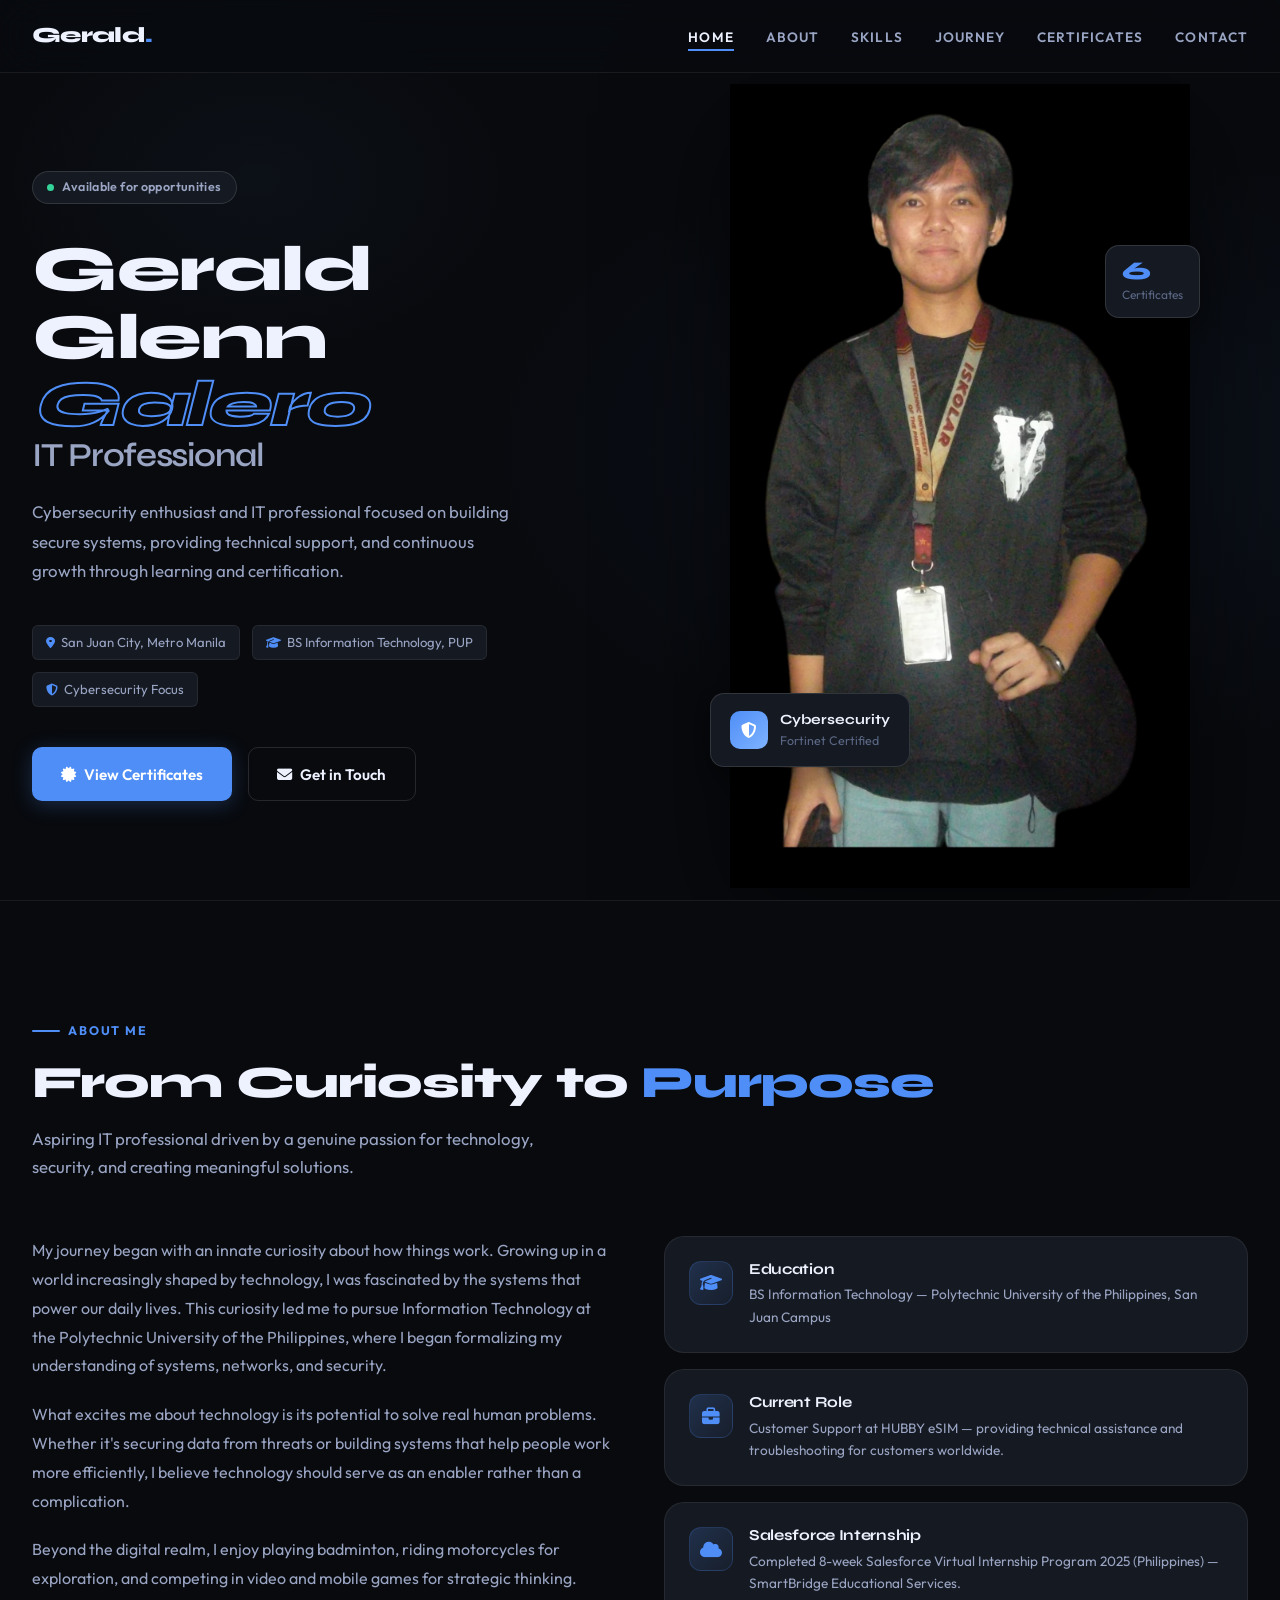
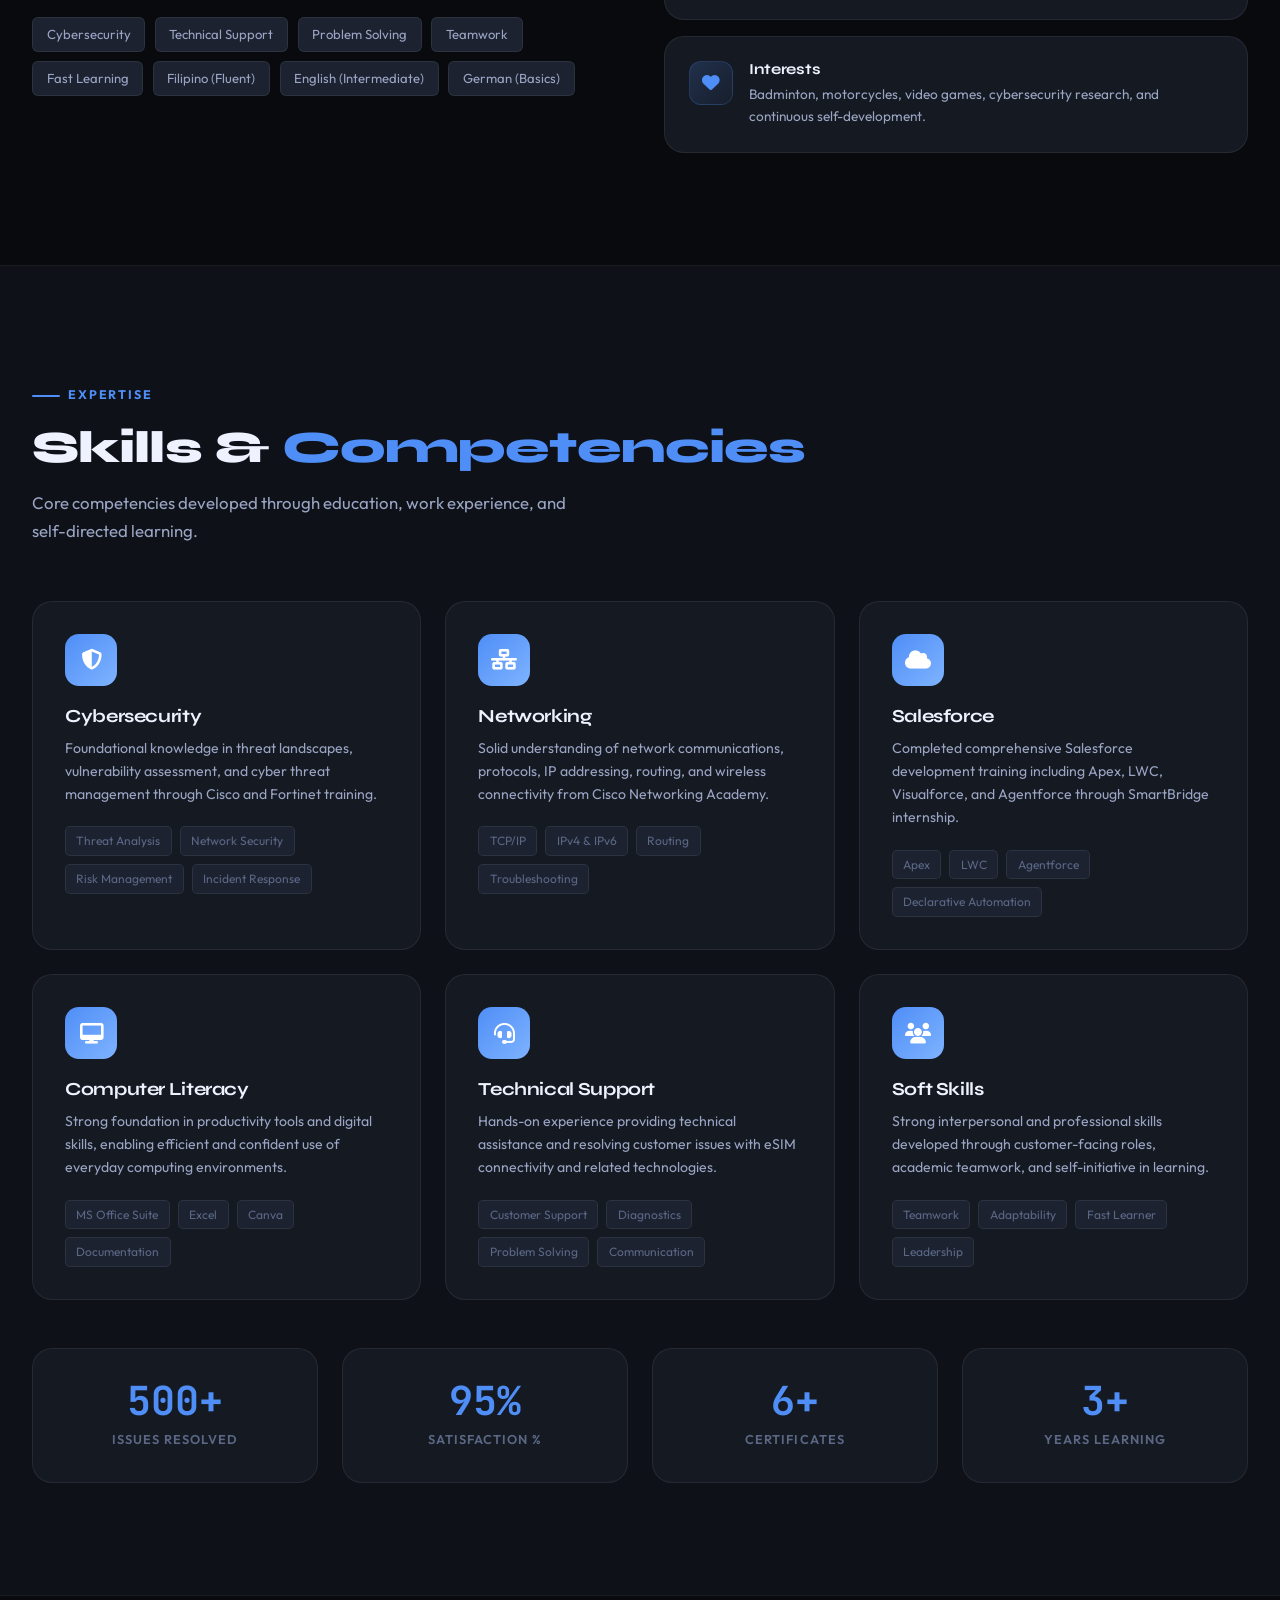
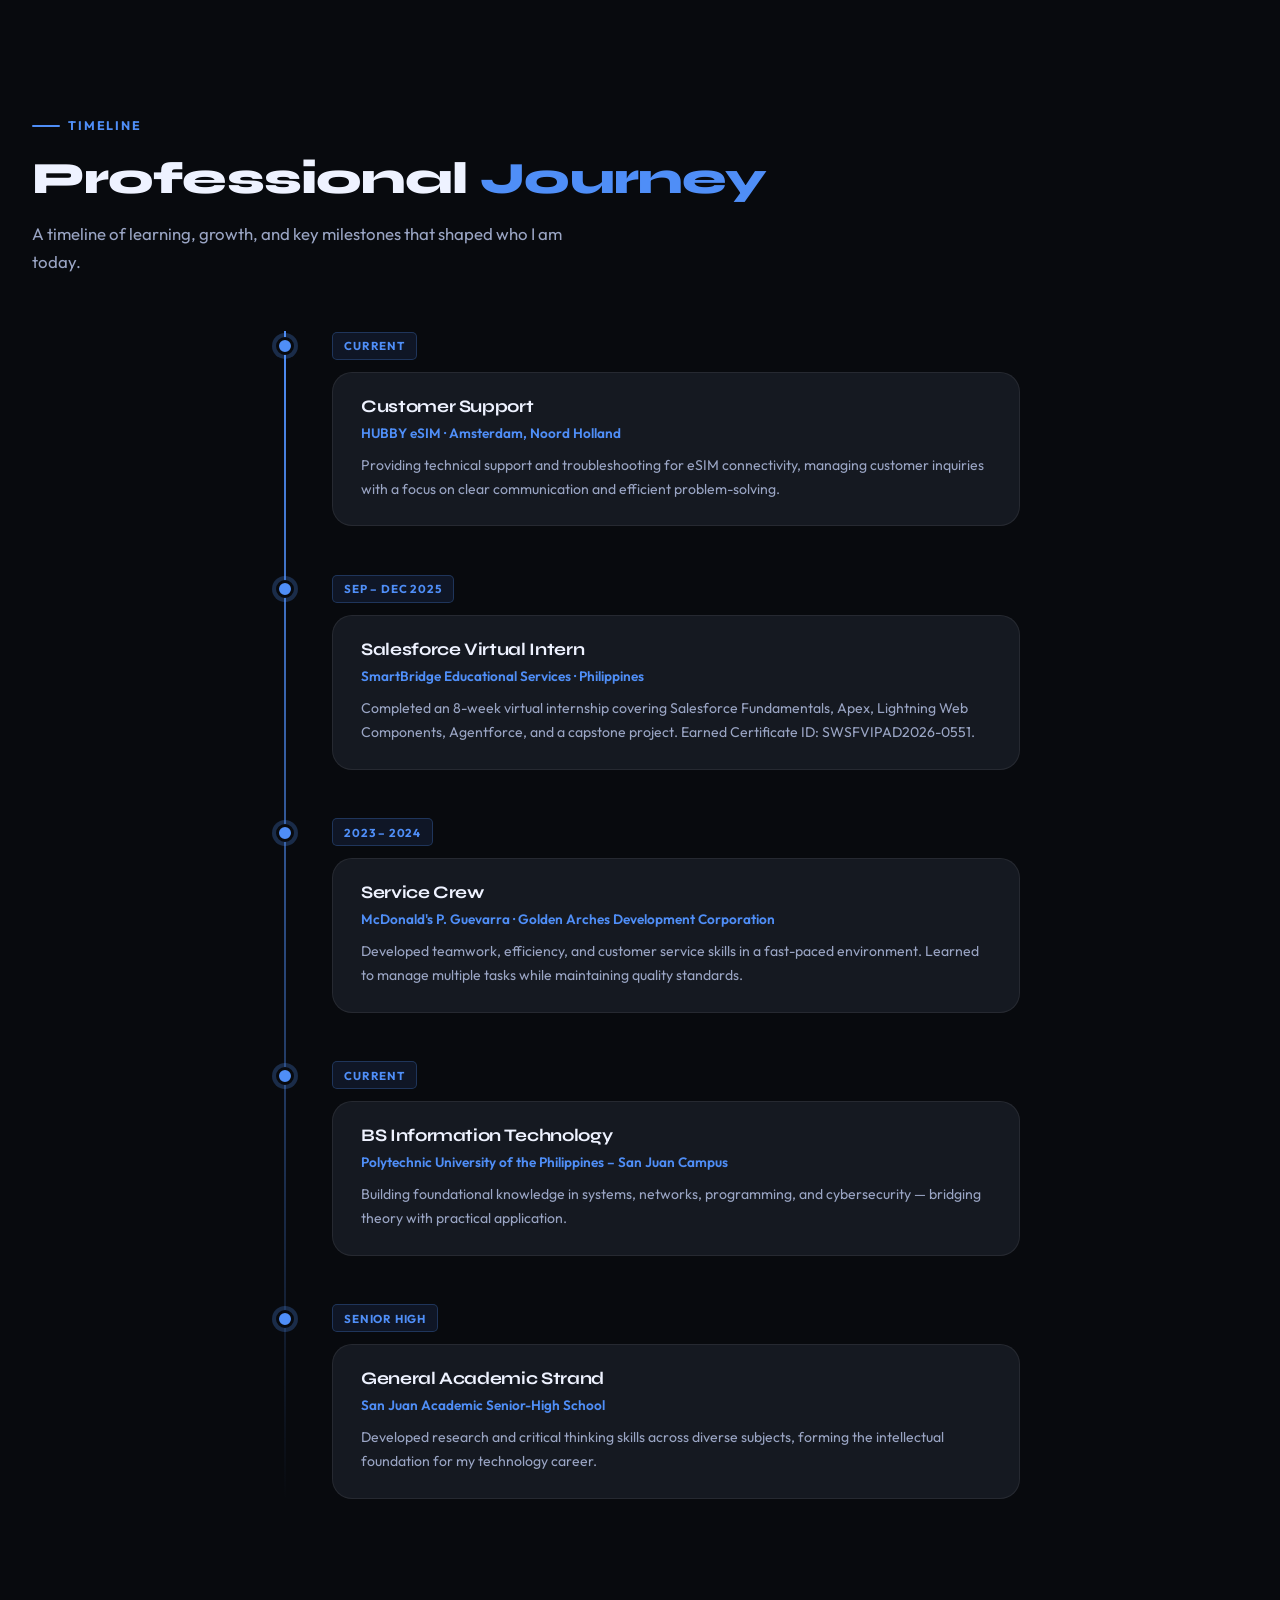
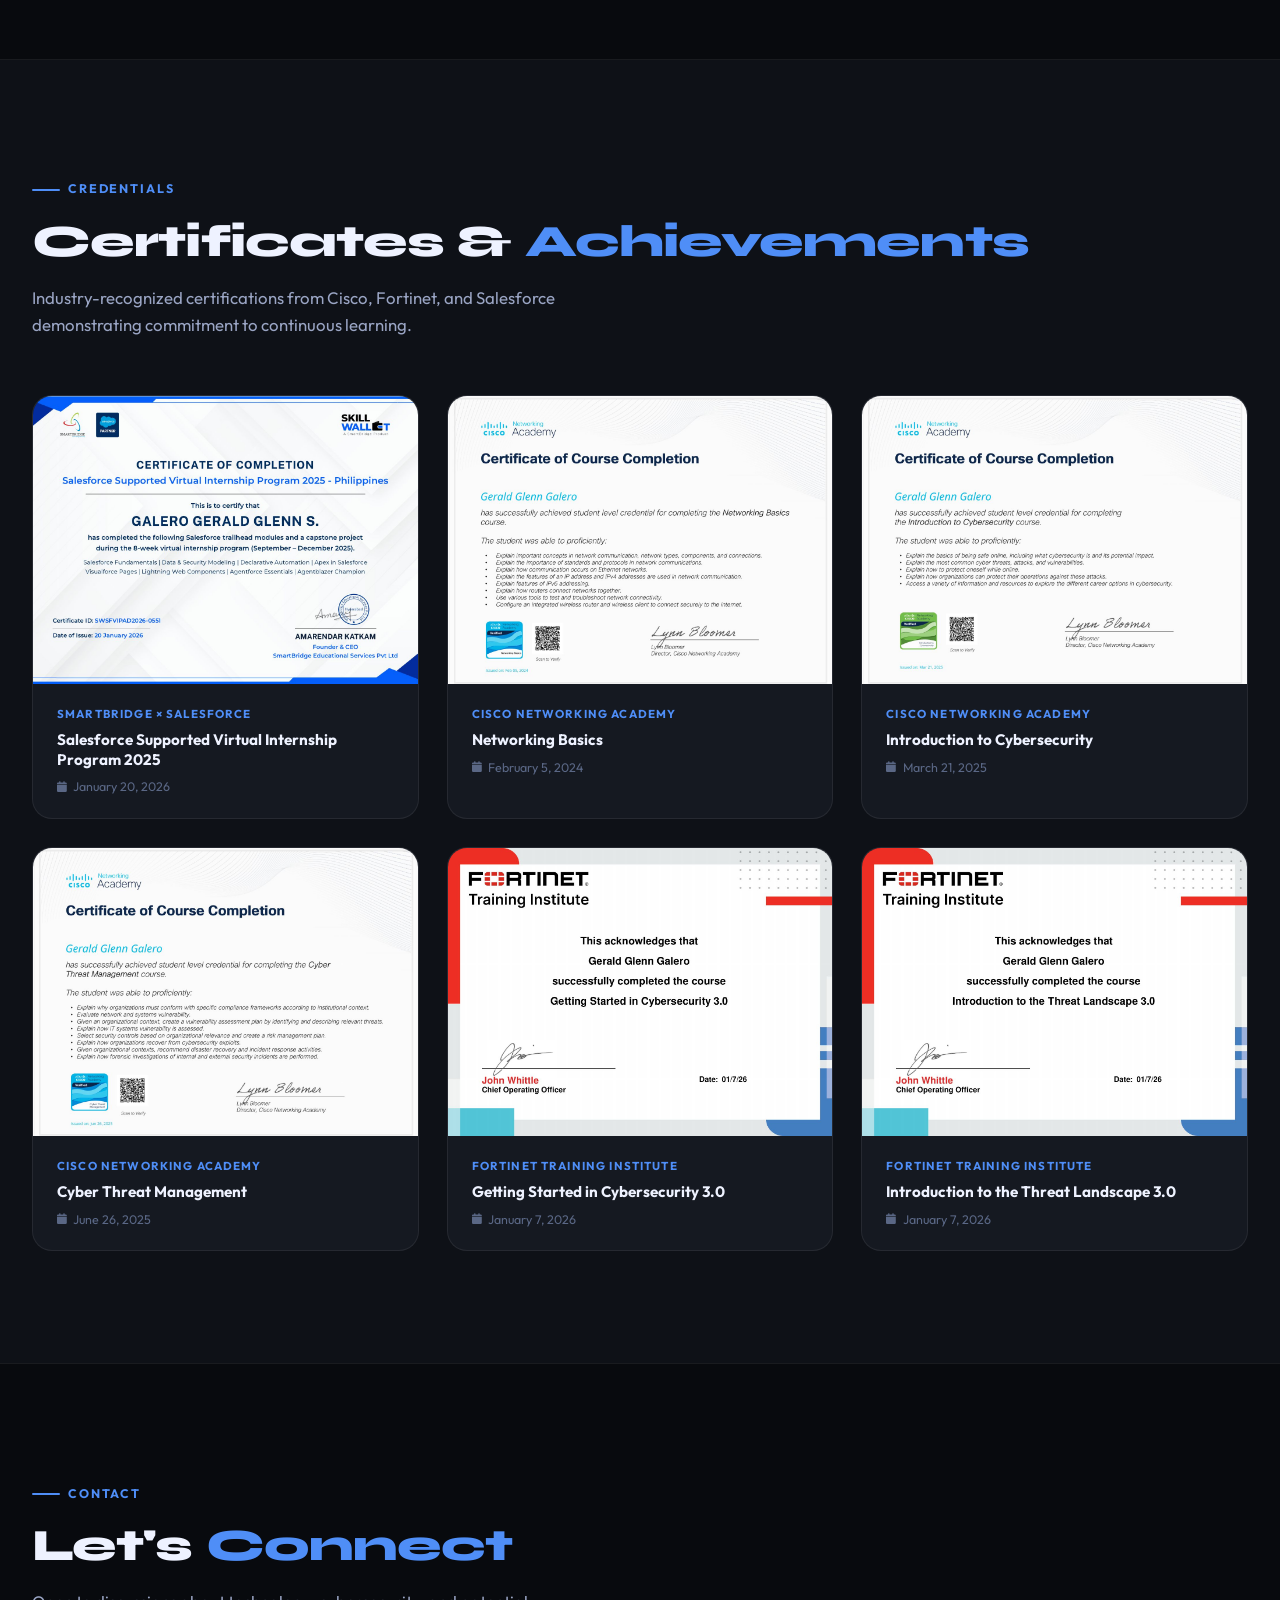
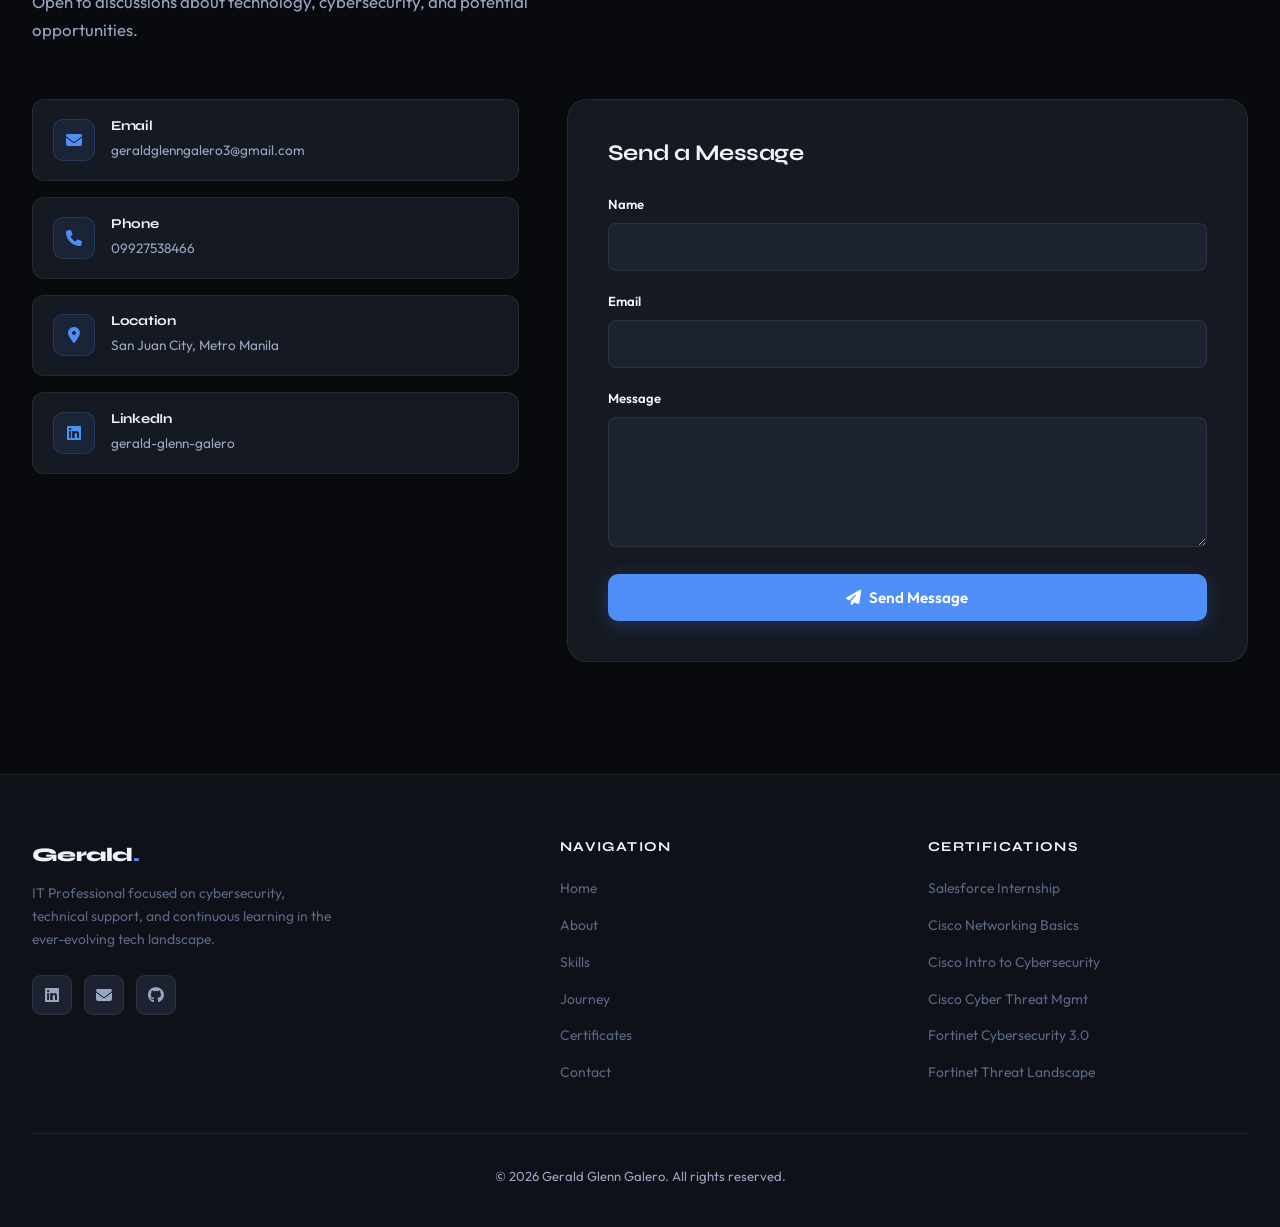
==== commit 45d62a93: "Update picture index.html" ====
--- a/index.html
+++ b/index.html
@@ -4,1727 +4,1180 @@
     <meta charset="UTF-8">
     <meta name="viewport" content="width=device-width, initial-scale=1.0">
     <title>Gerald Glenn Galero | IT Professional</title>
-    <meta name="description" content="Personal website of Gerald Glenn Galero, an IT professional focused on cybersecurity and intentional technology.">
-    
-    <!-- Google Fonts - Distinctive Typography -->
+    <meta name="description" content="Personal website of Gerald Glenn Galero, an IT professional focused on cybersecurity.">
     <link rel="preconnect" href="https://fonts.googleapis.com">
     <link rel="preconnect" href="https://fonts.gstatic.com" crossorigin>
-    <link href="https://fonts.googleapis.com/css2?family=DM+Sans:wght@400;500;700&family=JetBrains+Mono:wght@400;600&display=swap" rel="stylesheet">
-    
-    <!-- Font Awesome -->
+    <link href="https://fonts.googleapis.com/css2?family=Syne:wght@400;600;700;800&family=Outfit:wght@300;400;500;600&family=JetBrains+Mono:wght@400;600&display=swap" rel="stylesheet">
     <link rel="stylesheet" href="https://cdnjs.cloudflare.com/ajax/libs/font-awesome/6.4.0/css/all.min.css">
-    
-    <!-- Favicon -->
-    <link rel="icon" type="image/svg+xml" href="data:image/svg+xml,<svg xmlns=%22http://www.w3.org/2000/svg%22 viewBox=%220 0 100 100%22><text y=%22.9em%22 font-size=%2290%22>❯</text></svg>">
-    
     <style>
-        /* ============================================
-           DESIGN SYSTEM & VARIABLES
-           ============================================ */
         :root {
-            /* Color Palette - Refined Dark Theme */
-            --bg-primary: #0d0d0f;
-            --bg-secondary: #16161a;
-            --bg-tertiary: #1f1f23;
-            --bg-elevated: #28282e;
-            
-            --text-primary: #fafaff;
-            --text-secondary: #b8b8c8;
-            --text-tertiary: #7a7a8a;
-            
-            --accent-primary: #3b82f6;
-            --accent-secondary: #60a5fa;
-            --accent-glow: rgba(59, 130, 246, 0.3);
-            
-            --border-subtle: rgba(255, 255, 255, 0.08);
-            --border-medium: rgba(255, 255, 255, 0.12);
-            
-            /* Spacing Scale */
-            --space-1: 0.25rem;
-            --space-2: 0.5rem;
-            --space-3: 0.75rem;
-            --space-4: 1rem;
-            --space-5: 1.5rem;
-            --space-6: 2rem;
-            --space-8: 3rem;
-            --space-10: 4rem;
-            --space-12: 6rem;
-            --space-16: 8rem;
-            
-            /* Typography Scale */
-            --text-xs: 0.75rem;
-            --text-sm: 0.875rem;
-            --text-base: 1rem;
-            --text-lg: 1.125rem;
-            --text-xl: 1.25rem;
-            --text-2xl: 1.5rem;
-            --text-3xl: 1.875rem;
-            --text-4xl: 2.25rem;
-            --text-5xl: 3rem;
-            --text-6xl: 3.75rem;
-            
-            /* Effects */
-            --shadow-sm: 0 1px 2px rgba(0, 0, 0, 0.3);
-            --shadow-md: 0 4px 8px rgba(0, 0, 0, 0.4);
-            --shadow-lg: 0 12px 24px rgba(0, 0, 0, 0.5);
-            --shadow-glow: 0 0 40px var(--accent-glow);
-            
-            /* Transitions */
-            --transition-fast: 150ms cubic-bezier(0.4, 0, 0.2, 1);
-            --transition-base: 250ms cubic-bezier(0.4, 0, 0.2, 1);
-            --transition-slow: 400ms cubic-bezier(0.4, 0, 0.2, 1);
-        }
-        
-        /* ============================================
-           RESET & BASE
-           ============================================ */
-        *, *::before, *::after {
-            margin: 0;
-            padding: 0;
-            box-sizing: border-box;
-        }
-        
-        html {
-            font-size: 16px;
-            scroll-behavior: smooth;
-            scroll-padding-top: 5rem;
-        }
-        
-        body {
-            font-family: 'DM Sans', -apple-system, BlinkMacSystemFont, sans-serif;
-            background-color: var(--bg-primary);
-            color: var(--text-primary);
-            line-height: 1.6;
-            overflow-x: hidden;
-            -webkit-font-smoothing: antialiased;
-            -moz-osx-font-smoothing: grayscale;
-        }
-        
-        /* ============================================
-           TYPOGRAPHY
-           ============================================ */
-        h1, h2, h3, h4, h5, h6 {
-            font-weight: 700;
-            line-height: 1.2;
-            letter-spacing: -0.02em;
-            color: var(--text-primary);
-        }
-        
-        h1 { font-size: clamp(var(--text-4xl), 5vw, var(--text-6xl)); }
-        h2 { font-size: clamp(var(--text-3xl), 4vw, var(--text-5xl)); }
-        h3 { font-size: clamp(var(--text-2xl), 3vw, var(--text-3xl)); }
-        h4 { font-size: var(--text-xl); }
-        
-        p {
-            color: var(--text-secondary);
-            line-height: 1.7;
-        }
-        
-        a {
-            color: var(--accent-primary);
-            text-decoration: none;
-            transition: color var(--transition-base);
-        }
-        
-        a:hover {
-            color: var(--accent-secondary);
-        }
-        
-        code, pre {
-            font-family: 'JetBrains Mono', monospace;
-        }
-        
-        /* ============================================
-           LAYOUT
-           ============================================ */
-        .container {
-            width: 100%;
-            max-width: 1200px;
-            margin: 0 auto;
-            padding: 0 var(--space-6);
-        }
-        
-        .section {
-            padding: var(--space-16) 0;
-            position: relative;
-        }
-        
-        /* ============================================
-           NAVIGATION
-           ============================================ */
-        .navbar {
-            position: fixed;
-            top: 0;
-            left: 0;
-            right: 0;
-            z-index: 1000;
-            background: rgba(13, 13, 15, 0.85);
-            backdrop-filter: blur(20px) saturate(180%);
-            border-bottom: 1px solid var(--border-subtle);
-            transition: all var(--transition-base);
-        }
-        
-        .navbar.scrolled {
-            background: rgba(13, 13, 15, 0.95);
-            box-shadow: var(--shadow-md);
-        }
-        
-        .nav-container {
-            display: flex;
-            align-items: center;
-            justify-content: space-between;
-            padding: var(--space-4) 0;
-        }
-        
-        .logo {
-            font-size: var(--text-2xl);
-            font-weight: 700;
-            color: var(--text-primary);
-            display: flex;
-            align-items: center;
-            gap: var(--space-2);
-            transition: transform var(--transition-base);
-        }
-        
-        .logo:hover {
-            transform: translateX(4px);
-        }
-        
-        .logo-accent {
-            color: var(--accent-primary);
-            font-family: 'JetBrains Mono', monospace;
-        }
-        
-        .nav-links {
-            display: flex;
-            gap: var(--space-6);
-            list-style: none;
-            align-items: center;
-        }
-        
-        .nav-link {
-            position: relative;
-            color: var(--text-secondary);
-            font-weight: 500;
-            font-size: var(--text-sm);
-            letter-spacing: 0.02em;
-            text-transform: uppercase;
-            padding: var(--space-2) 0;
-            transition: color var(--transition-base);
-        }
-        
-        .nav-link::after {
-            content: '';
-            position: absolute;
-            bottom: 0;
-            left: 0;
-            width: 0;
-            height: 2px;
-            background: var(--accent-primary);
-            transition: width var(--transition-base);
-        }
-        
-        .nav-link:hover,
-        .nav-link.active {
-            color: var(--text-primary);
-        }
-        
-        .nav-link.active::after {
-            width: 100%;
-        }
-        
-        .mobile-menu-btn {
-            display: none;
-            background: none;
-            border: none;
-            color: var(--text-primary);
-            font-size: var(--text-2xl);
-            cursor: pointer;
-            padding: var(--space-2);
-            transition: color var(--transition-base);
-        }
-        
-        .mobile-menu-btn:hover {
-            color: var(--accent-primary);
-        }
-        
-        /* ============================================
-           HERO SECTION
-           ============================================ */
-        .hero {
-            min-height: 100vh;
-            display: flex;
-            align-items: center;
-            position: relative;
-            overflow: hidden;
-        }
-        
-        .hero::before {
-            content: '';
-            position: absolute;
-            top: 0;
-            left: 0;
-            right: 0;
-            bottom: 0;
-            background: 
-                radial-gradient(circle at 20% 50%, rgba(59, 130, 246, 0.08) 0%, transparent 50%),
-                radial-gradient(circle at 80% 30%, rgba(59, 130, 246, 0.05) 0%, transparent 50%);
-            pointer-events: none;
-        }
-        
-        .hero-content {
-            position: relative;
-            z-index: 1;
-            max-width: 900px;
-        }
-        
-        .hero-eyebrow {
-            display: inline-flex;
-            align-items: center;
-            gap: var(--space-2);
-            padding: var(--space-2) var(--space-4);
-            background: var(--bg-secondary);
-            border: 1px solid var(--border-subtle);
-            border-radius: 100px;
-            font-size: var(--text-sm);
-            font-weight: 500;
-            color: var(--text-secondary);
-            margin-bottom: var(--space-6);
-            animation: slideInDown 0.8s cubic-bezier(0.16, 1, 0.3, 1);
-        }
-        
-        .hero-eyebrow-dot {
-            width: 8px;
-            height: 8px;
-            background: var(--accent-primary);
-            border-radius: 50%;
-            animation: pulse 2s ease-in-out infinite;
-        }
-        
-        .hero-title {
-            font-size: clamp(var(--text-4xl), 7vw, 4.5rem);
-            line-height: 1.1;
-            margin-bottom: var(--space-6);
-            font-weight: 700;
-            letter-spacing: -0.03em;
-            animation: slideInUp 0.8s cubic-bezier(0.16, 1, 0.3, 1) 0.1s both;
-        }
-        
-        .hero-title-highlight {
-            color: var(--accent-primary);
-            position: relative;
-            display: inline-block;
-        }
-        
-        .hero-description {
-            font-size: var(--text-xl);
-            color: var(--text-secondary);
-            line-height: 1.7;
-            max-width: 650px;
-            margin-bottom: var(--space-8);
-            animation: slideInUp 0.8s cubic-bezier(0.16, 1, 0.3, 1) 0.2s both;
-        }
-        
-        .hero-cta {
-            display: flex;
-            gap: var(--space-4);
-            flex-wrap: wrap;
-            animation: slideInUp 0.8s cubic-bezier(0.16, 1, 0.3, 1) 0.3s both;
-        }
-        
-        /* ============================================
-           BUTTONS
-           ============================================ */
-        .btn {
-            display: inline-flex;
-            align-items: center;
-            gap: var(--space-2);
-            padding: var(--space-4) var(--space-6);
-            font-family: 'DM Sans', sans-serif;
-            font-size: var(--text-base);
-            font-weight: 600;
-            border-radius: 8px;
-            border: none;
-            cursor: pointer;
-            transition: all var(--transition-base);
-            white-space: nowrap;
-        }
-        
-        .btn-primary {
-            background: var(--accent-primary);
-            color: white;
-            box-shadow: 0 4px 16px var(--accent-glow);
-        }
-        
-        .btn-primary:hover {
-            background: var(--accent-secondary);
-            transform: translateY(-2px);
-            box-shadow: 0 8px 24px var(--accent-glow);
-        }
-        
-        .btn-secondary {
-            background: var(--bg-secondary);
-            color: var(--text-primary);
-            border: 1px solid var(--border-medium);
-        }
-        
-        .btn-secondary:hover {
-            background: var(--bg-tertiary);
-            border-color: var(--accent-primary);
-            transform: translateY(-2px);
-        }
-        
-        /* ============================================
-           SECTION HEADERS
-           ============================================ */
-        .section-header {
-            text-align: center;
-            max-width: 700px;
-            margin: 0 auto var(--space-12);
-        }
-        
-        .section-eyebrow {
-            display: inline-block;
-            font-size: var(--text-sm);
-            font-weight: 600;
-            text-transform: uppercase;
-            letter-spacing: 0.1em;
-            color: var(--accent-primary);
-            margin-bottom: var(--space-3);
-        }
-        
-        .section-title {
-            margin-bottom: var(--space-4);
-        }
-        
-        .section-description {
-            font-size: var(--text-lg);
-            color: var(--text-secondary);
-        }
-        
-        /* ============================================
-           CARDS
-           ============================================ */
-        .card-grid {
-            display: grid;
-            grid-template-columns: repeat(auto-fit, minmax(300px, 1fr));
-            gap: var(--space-6);
-        }
-        
-        .card {
-            position: relative;
-            background: var(--bg-secondary);
-            border: 1px solid var(--border-subtle);
-            border-radius: 16px;
-            padding: var(--space-8);
-            transition: all var(--transition-slow);
-            overflow: hidden;
-        }
-        
-        .card::before {
-            content: '';
-            position: absolute;
-            top: 0;
-            left: 0;
-            right: 0;
-            height: 3px;
-            background: linear-gradient(90deg, var(--accent-primary), var(--accent-secondary));
-            transform: scaleX(0);
-            transform-origin: left;
-            transition: transform var(--transition-slow);
-        }
-        
-        .card:hover {
-            transform: translateY(-4px);
-            border-color: var(--border-medium);
-            box-shadow: var(--shadow-lg);
-        }
-        
-        .card:hover::before {
-            transform: scaleX(1);
-        }
-        
-        .card-icon {
-            width: 56px;
-            height: 56px;
-            display: flex;
-            align-items: center;
-            justify-content: center;
-            background: linear-gradient(135deg, var(--accent-primary), var(--accent-secondary));
-            border-radius: 12px;
-            font-size: var(--text-2xl);
-            color: white;
-            margin-bottom: var(--space-5);
-            transition: transform var(--transition-base);
-        }
-        
-        .card:hover .card-icon {
-            transform: scale(1.1) rotate(-5deg);
-        }
-        
-        .card-title {
-            font-size: var(--text-2xl);
-            margin-bottom: var(--space-3);
-        }
-        
-        .card-description {
-            color: var(--text-secondary);
-            margin-bottom: var(--space-5);
-            line-height: 1.7;
-        }
-        
-        .skill-tags {
-            display: flex;
-            flex-wrap: wrap;
-            gap: var(--space-2);
-        }
-        
-        .skill-tag {
-            padding: var(--space-2) var(--space-3);
-            background: var(--bg-tertiary);
-            border: 1px solid var(--border-subtle);
-            border-radius: 6px;
-            font-size: var(--text-xs);
-            font-weight: 500;
-            color: var(--text-secondary);
-            transition: all var(--transition-base);
-        }
-        
-        .skill-tag:hover {
-            background: var(--accent-primary);
-            color: white;
-            border-color: var(--accent-primary);
-        }
-        
-        /* ============================================
-           TIMELINE
-           ============================================ */
-        .timeline {
-            position: relative;
-            max-width: 800px;
-            margin: 0 auto;
-        }
-        
-        .timeline::before {
-            content: '';
-            position: absolute;
-            left: 30px;
-            top: 0;
-            bottom: 0;
-            width: 2px;
-            background: var(--border-subtle);
-        }
-        
-        .timeline-item {
-            position: relative;
-            padding-left: 80px;
-            margin-bottom: var(--space-10);
-        }
-        
-        .timeline-marker {
-            position: absolute;
-            left: 22px;
-            top: 4px;
-            width: 18px;
-            height: 18px;
-            background: var(--accent-primary);
-            border: 3px solid var(--bg-primary);
-            border-radius: 50%;
-            box-shadow: 0 0 0 4px var(--bg-secondary);
-            z-index: 1;
-        }
-        
-        .timeline-date {
-            display: inline-block;
-            padding: var(--space-1) var(--space-3);
-            background: var(--bg-tertiary);
-            border: 1px solid var(--border-subtle);
-            border-radius: 6px;
-            font-size: var(--text-xs);
-            font-weight: 600;
-            color: var(--accent-primary);
-            text-transform: uppercase;
-            letter-spacing: 0.05em;
-            margin-bottom: var(--space-3);
-        }
-        
-        .timeline-content {
-            background: var(--bg-secondary);
-            border: 1px solid var(--border-subtle);
-            border-radius: 12px;
-            padding: var(--space-6);
-            transition: all var(--transition-base);
-        }
-        
-        .timeline-content:hover {
-            border-color: var(--border-medium);
-            transform: translateX(4px);
-        }
-        
-        .timeline-title {
-            font-size: var(--text-xl);
-            margin-bottom: var(--space-2);
-        }
-        
-        .timeline-company {
-            color: var(--accent-primary);
-            font-weight: 600;
-            margin-bottom: var(--space-3);
-        }
-        
-        .timeline-description {
-            color: var(--text-secondary);
-            line-height: 1.7;
-        }
-        
-        /* ============================================
-           STATS
-           ============================================ */
-        .stats-grid {
-            display: grid;
-            grid-template-columns: repeat(auto-fit, minmax(200px, 1fr));
-            gap: var(--space-6);
-        }
-        
-        .stat-card {
-            text-align: center;
-            padding: var(--space-8);
-            background: var(--bg-secondary);
-            border: 1px solid var(--border-subtle);
-            border-radius: 16px;
-            transition: all var(--transition-base);
-        }
-        
-        .stat-card:hover {
-            transform: translateY(-4px);
-            border-color: var(--accent-primary);
-        }
-        
-        .stat-number {
-            font-size: var(--text-5xl);
-            font-weight: 700;
-            color: var(--accent-primary);
-            line-height: 1;
-            margin-bottom: var(--space-2);
-            font-family: 'JetBrains Mono', monospace;
-        }
-        
-        .stat-label {
-            font-size: var(--text-sm);
-            color: var(--text-secondary);
-            text-transform: uppercase;
-            letter-spacing: 0.1em;
-            font-weight: 600;
-        }
-        
-        /* ============================================
-           TESTIMONIALS
-           ============================================ */
-        .testimonial-grid {
-            display: grid;
-            grid-template-columns: repeat(auto-fit, minmax(300px, 1fr));
-            gap: var(--space-6);
-        }
-        
-        .testimonial-card {
-            background: var(--bg-secondary);
-            border: 1px solid var(--border-subtle);
-            border-radius: 16px;
-            padding: var(--space-8);
-            transition: all var(--transition-base);
-        }
-        
-        .testimonial-card:hover {
-            transform: translateY(-4px);
-            border-color: var(--border-medium);
-            box-shadow: var(--shadow-lg);
-        }
-        
-        .testimonial-stars {
-            color: #fbbf24;
-            font-size: var(--text-lg);
-            margin-bottom: var(--space-5);
-        }
-        
-        .testimonial-text {
-            font-style: italic;
-            color: var(--text-secondary);
-            line-height: 1.8;
-            margin-bottom: var(--space-5);
-        }
-        
-        .testimonial-author {
-            display: flex;
-            flex-direction: column;
-            gap: var(--space-1);
-        }
-        
-        .testimonial-name {
-            font-weight: 600;
-            color: var(--text-primary);
-        }
-        
-        .testimonial-role {
-            font-size: var(--text-sm);
-            color: var(--text-tertiary);
-        }
-        
-        /* ============================================
-           CONTACT
-           ============================================ */
-        .contact-grid {
-            display: grid;
-            grid-template-columns: repeat(auto-fit, minmax(300px, 1fr));
-            gap: var(--space-8);
-        }
-        
-        .contact-info-list {
-            display: flex;
-            flex-direction: column;
-            gap: var(--space-5);
-        }
-        
-        .contact-item {
-            display: flex;
-            align-items: flex-start;
-            gap: var(--space-4);
-            padding: var(--space-5);
-            background: var(--bg-secondary);
-            border: 1px solid var(--border-subtle);
-            border-radius: 12px;
-            transition: all var(--transition-base);
-        }
-        
-        .contact-item:hover {
-            border-color: var(--accent-primary);
-            transform: translateX(4px);
-        }
-        
-        .contact-icon {
-            width: 48px;
-            height: 48px;
-            display: flex;
-            align-items: center;
-            justify-content: center;
-            background: var(--bg-tertiary);
-            border-radius: 10px;
-            color: var(--accent-primary);
-            font-size: var(--text-xl);
-            flex-shrink: 0;
-        }
-        
-        .contact-details h4 {
-            font-size: var(--text-base);
-            margin-bottom: var(--space-1);
-        }
-        
-        .contact-details a,
-        .contact-details span {
-            color: var(--text-secondary);
-            font-size: var(--text-sm);
-        }
-        
-        .contact-form {
-            display: flex;
-            flex-direction: column;
-            gap: var(--space-5);
-        }
-        
-        .form-group {
-            display: flex;
-            flex-direction: column;
-            gap: var(--space-2);
-        }
-        
-        .form-label {
-            font-size: var(--text-sm);
-            font-weight: 600;
-            color: var(--text-primary);
-        }
-        
-        .form-input,
-        .form-textarea {
-            width: 100%;
-            padding: var(--space-4);
-            background: var(--bg-tertiary);
-            border: 1px solid var(--border-subtle);
-            border-radius: 8px;
-            color: var(--text-primary);
-            font-family: 'DM Sans', sans-serif;
-            font-size: var(--text-base);
-            transition: all var(--transition-base);
-        }
-        
-        .form-input:focus,
-        .form-textarea:focus {
-            outline: none;
-            border-color: var(--accent-primary);
-            box-shadow: 0 0 0 3px var(--accent-glow);
-        }
-        
-        .form-textarea {
-            resize: vertical;
-            min-height: 120px;
-        }
-        
-        .form-message {
-            padding: var(--space-4);
-            border-radius: 8px;
-            font-size: var(--text-sm);
-            font-weight: 500;
-            display: none;
-        }
-        
-        .form-message.success {
-            background: rgba(34, 197, 94, 0.1);
-            color: #22c55e;
-            border: 1px solid rgba(34, 197, 94, 0.3);
-            display: block;
-        }
-        
-        .form-message.error {
-            background: rgba(239, 68, 68, 0.1);
-            color: #ef4444;
-            border: 1px solid rgba(239, 68, 68, 0.3);
-            display: block;
-        }
-        
-        /* ============================================
-           FOOTER
-           ============================================ */
-        .footer {
-            background: var(--bg-secondary);
-            border-top: 1px solid var(--border-subtle);
-            padding: var(--space-12) 0 var(--space-8);
-        }
-        
-        .footer-content {
-            display: grid;
-            grid-template-columns: 2fr 1fr 1fr;
-            gap: var(--space-10);
-            margin-bottom: var(--space-8);
-        }
-        
-        .footer-brand p {
-            color: var(--text-secondary);
-            margin-top: var(--space-3);
-            max-width: 320px;
-        }
-        
-        .footer-links {
-            list-style: none;
-        }
-        
-        .footer-links li {
-            margin-bottom: var(--space-3);
-        }
-        
-        .footer-link {
-            color: var(--text-secondary);
-            font-size: var(--text-sm);
-            transition: color var(--transition-base);
-        }
-        
-        .footer-link:hover {
-            color: var(--accent-primary);
-        }
-        
-        .social-links {
-            display: flex;
-            gap: var(--space-3);
-        }
-        
-        .social-link {
-            width: 44px;
-            height: 44px;
-            display: flex;
-            align-items: center;
-            justify-content: center;
-            background: var(--bg-tertiary);
-            border: 1px solid var(--border-subtle);
-            border-radius: 10px;
-            color: var(--text-secondary);
-            transition: all var(--transition-base);
-        }
-        
-        .social-link:hover {
-            background: var(--accent-primary);
-            color: white;
-            border-color: var(--accent-primary);
-            transform: translateY(-2px);
-        }
-        
-        .footer-bottom {
-            padding-top: var(--space-8);
-            border-top: 1px solid var(--border-subtle);
-            text-align: center;
-        }
-        
-        .copyright {
-            color: var(--text-tertiary);
-            font-size: var(--text-sm);
-        }
-        
-        /* ============================================
-           SCROLL TO TOP
-           ============================================ */
-        .scroll-to-top {
-            position: fixed;
-            bottom: var(--space-6);
-            right: var(--space-6);
-            width: 48px;
-            height: 48px;
-            background: var(--accent-primary);
-            color: white;
-            border-radius: 12px;
-            display: flex;
-            align-items: center;
-            justify-content: center;
-            cursor: pointer;
-            opacity: 0;
-            visibility: hidden;
-            transition: all var(--transition-base);
-            box-shadow: var(--shadow-glow);
-            z-index: 999;
-        }
-        
-        .scroll-to-top.visible {
-            opacity: 1;
-            visibility: visible;
-        }
-        
-        .scroll-to-top:hover {
-            transform: translateY(-4px);
-            box-shadow: 0 8px 24px var(--accent-glow);
-        }
-        
-        /* ============================================
-           ANIMATIONS
-           ============================================ */
-        @keyframes slideInUp {
-            from {
-                opacity: 0;
-                transform: translateY(30px);
+            --bg: #080a0e;
+            --bg2: #0e1117;
+            --bg3: #151921;
+            --bg4: #1c2230;
+            --text: #eef2ff;
+            --text2: #9aa5c4;
+            --text3: #5a6785;
+            --accent: #4f8ef7;
+            --accent2: #7eb3ff;
+            --accent-glow: rgba(79,142,247,0.25);
+            --green: #34d399;
+            --border: rgba(255,255,255,0.07);
+            --border2: rgba(255,255,255,0.12);
+            --r: 0.75rem;
+            --r2: 1.25rem;
+        }
+        *,*::before,*::after{margin:0;padding:0;box-sizing:border-box;}
+        html{font-size:16px;scroll-behavior:smooth;scroll-padding-top:80px;}
+        body{
+            font-family:'Outfit',sans-serif;
+            background:var(--bg);
+            color:var(--text);
+            line-height:1.65;
+            overflow-x:hidden;
+            -webkit-font-smoothing:antialiased;
+        }
+        h1,h2,h3,h4{font-family:'Syne',sans-serif;line-height:1.15;letter-spacing:-0.02em;}
+        a{color:var(--accent);text-decoration:none;transition:color .2s;}
+        a:hover{color:var(--accent2);}
+        p{color:var(--text2);}
+        code{font-family:'JetBrains Mono',monospace;}
+
+        /* SCROLLBAR */
+        ::-webkit-scrollbar{width:6px;}
+        ::-webkit-scrollbar-track{background:var(--bg);}
+        ::-webkit-scrollbar-thumb{background:var(--bg4);border-radius:10px;}
+
+        /* NAV */
+        nav{
+            position:fixed;top:0;left:0;right:0;z-index:1000;
+            background:rgba(8,10,14,0.8);
+            backdrop-filter:blur(24px) saturate(180%);
+            border-bottom:1px solid var(--border);
+            transition:all .3s;
+        }
+        nav.scrolled{background:rgba(8,10,14,0.96);box-shadow:0 4px 32px rgba(0,0,0,.5);}
+        .nav-inner{
+            max-width:1280px;margin:0 auto;
+            padding:0 2rem;
+            display:flex;align-items:center;justify-content:space-between;
+            height:72px;
+        }
+        .logo{
+            font-family:'Syne',sans-serif;
+            font-weight:800;font-size:1.35rem;
+            color:var(--text);letter-spacing:-0.03em;
+        }
+        .logo span{color:var(--accent);}
+        .nav-links{display:flex;gap:2rem;list-style:none;align-items:center;}
+        .nav-link{
+            color:var(--text2);font-size:.85rem;font-weight:600;
+            text-transform:uppercase;letter-spacing:.08em;
+            position:relative;padding:.3rem 0;
+            transition:color .2s;
+        }
+        .nav-link::after{
+            content:'';position:absolute;bottom:0;left:0;right:0;
+            height:2px;background:var(--accent);
+            transform:scaleX(0);transform-origin:left;
+            transition:transform .25s;
+        }
+        .nav-link:hover,.nav-link.active{color:var(--text);}
+        .nav-link.active::after,.nav-link:hover::after{transform:scaleX(1);}
+        .hamburger{display:none;background:none;border:none;color:var(--text);font-size:1.4rem;cursor:pointer;}
+
+        /* HERO */
+        #home{
+            min-height:100vh;
+            display:flex;align-items:center;
+            position:relative;overflow:hidden;
+            padding-top:72px;
+        }
+        .hero-bg{
+            position:absolute;inset:0;
+            background:
+                radial-gradient(ellipse 70% 60% at 80% 50%, rgba(79,142,247,0.07) 0%, transparent 60%),
+                radial-gradient(ellipse 40% 40% at 20% 20%, rgba(126,179,255,0.04) 0%, transparent 50%);
+            pointer-events:none;
+        }
+        .hero-grid{
+            max-width:1280px;margin:0 auto;padding:0 2rem;
+            display:grid;grid-template-columns:1fr 1fr;
+            gap:4rem;align-items:center;width:100%;
+            position:relative;z-index:1;
+        }
+        .hero-left{padding:3rem 0;}
+        .badge{
+            display:inline-flex;align-items:center;gap:.5rem;
+            padding:.35rem .9rem;
+            background:var(--bg3);border:1px solid var(--border2);
+            border-radius:100px;
+            font-size:.78rem;font-weight:600;color:var(--text2);
+            margin-bottom:2rem;letter-spacing:.03em;
+            animation:fadeDown .8s ease both;
+        }
+        .badge-dot{
+            width:7px;height:7px;
+            background:var(--green);border-radius:50%;
+            animation:pulse 2.5s ease infinite;
+        }
+        @keyframes pulse{0%,100%{opacity:1;box-shadow:0 0 0 0 rgba(52,211,153,.5);}50%{opacity:.7;box-shadow:0 0 0 5px rgba(52,211,153,0);}}
+        .hero-title{
+            font-size:clamp(2.8rem,5vw,4rem);
+            font-weight:800;
+            line-height:1.05;
+            margin-bottom:1.5rem;
+            animation:fadeUp .8s ease .1s both;
+        }
+        .hero-title .line{display:block;}
+        .hero-title .accent{
+            color:transparent;
+            -webkit-text-stroke:2px var(--accent);
+            font-style:italic;
+        }
+        .hero-sub{
+            font-size:1.05rem;color:var(--text2);line-height:1.75;
+            max-width:480px;margin-bottom:2.5rem;
+            animation:fadeUp .8s ease .2s both;
+        }
+        .hero-meta{
+            display:flex;flex-wrap:wrap;gap:.75rem;
+            margin-bottom:2.5rem;
+            animation:fadeUp .8s ease .25s both;
+        }
+        .meta-chip{
+            display:flex;align-items:center;gap:.4rem;
+            padding:.35rem .8rem;
+            background:var(--bg3);border:1px solid var(--border);
+            border-radius:6px;font-size:.82rem;color:var(--text2);
+        }
+        .meta-chip i{color:var(--accent);font-size:.75rem;}
+        .hero-btns{
+            display:flex;gap:1rem;flex-wrap:wrap;
+            animation:fadeUp .8s ease .3s both;
+        }
+        .btn{
+            display:inline-flex;align-items:center;gap:.5rem;
+            padding:.85rem 1.8rem;font-family:'Outfit',sans-serif;
+            font-size:.95rem;font-weight:600;border-radius:10px;
+            border:none;cursor:pointer;transition:all .25s;
+            white-space:nowrap;
+        }
+        .btn-primary{
+            background:var(--accent);color:#fff;
+            box-shadow:0 4px 20px var(--accent-glow);
+        }
+        .btn-primary:hover{
+            background:var(--accent2);color:#fff;
+            transform:translateY(-2px);box-shadow:0 8px 28px var(--accent-glow);
+        }
+        .btn-ghost{
+            background:transparent;color:var(--text);
+            border:1px solid var(--border2);
+        }
+        .btn-ghost:hover{
+            background:var(--bg3);border-color:var(--accent);
+            transform:translateY(-2px);
+        }
+
+        /* HERO PHOTO */
+        .hero-right{
+            position:relative;
+            display:flex;justify-content:center;align-items:flex-end;
+            animation:fadeUp .9s ease .15s both;
+        }
+        .photo-frame{
+            position:relative;
+            width:100%;max-width:460px;
+        }
+        .photo-bg-shape{
+            position:absolute;
+            bottom:0;left:50%;transform:translateX(-50%);
+            width:85%;height:85%;
+            background:linear-gradient(135deg,var(--accent) 0%,rgba(79,142,247,0.3) 100%);
+            border-radius:48% 52% 40% 60% / 50% 40% 60% 50%;
+            opacity:.12;
+            animation:morph 8s ease infinite;
+        }
+        @keyframes morph{
+            0%,100%{border-radius:48% 52% 40% 60% / 50% 40% 60% 50%;}
+            33%{border-radius:60% 40% 55% 45% / 40% 60% 40% 60%;}
+            66%{border-radius:40% 60% 45% 55% / 60% 40% 60% 40%;}
+        }
+        .photo-accent-ring{
+            position:absolute;bottom:5%;right:0;
+            width:140px;height:140px;
+            border:2px solid rgba(79,142,247,0.3);
+            border-radius:50%;
+        }
+        .photo-accent-ring2{
+            position:absolute;top:10%;left:0;
+            width:80px;height:80px;
+            border:1.5px solid rgba(79,142,247,0.2);
+            border-radius:50%;
+        }
+        .photo-img{
+            position:relative;z-index:2;
+            width:100%;
+            filter:drop-shadow(0 30px 60px rgba(0,0,0,.6));
+            display:block;
+        }
+        .photo-card{
+            position:absolute;bottom:15%;left:-20px;z-index:3;
+            background:var(--bg3);border:1px solid var(--border2);
+            border-radius:14px;padding:.9rem 1.2rem;
+            display:flex;align-items:center;gap:.75rem;
+            box-shadow:0 8px 32px rgba(0,0,0,.4);
+            backdrop-filter:blur(10px);
+        }
+        .photo-card-icon{
+            width:38px;height:38px;
+            background:linear-gradient(135deg,var(--accent),var(--accent2));
+            border-radius:10px;display:flex;align-items:center;justify-content:center;
+            font-size:1rem;color:#fff;flex-shrink:0;
+        }
+        .photo-card-text{font-size:.78rem;}
+        .photo-card-text strong{display:block;color:var(--text);font-size:.88rem;font-family:'Syne',sans-serif;}
+        .photo-card-text span{color:var(--text3);}
+        .photo-card2{
+            position:absolute;top:20%;right:-10px;z-index:3;
+            background:var(--bg3);border:1px solid var(--border2);
+            border-radius:14px;padding:.75rem 1rem;
+            display:flex;align-items:center;gap:.6rem;
+            box-shadow:0 8px 32px rgba(0,0,0,.4);
+        }
+        .photo-card2 .num{
+            font-family:'Syne',sans-serif;font-weight:800;font-size:1.6rem;
+            color:var(--accent);line-height:1;
+        }
+        .photo-card2 .lbl{font-size:.75rem;color:var(--text3);margin-top:.1rem;}
+
+        /* SECTIONS SHARED */
+        .section{padding:7rem 0;}
+        .container{max-width:1280px;margin:0 auto;padding:0 2rem;}
+        .section-eyebrow{
+            display:inline-flex;align-items:center;gap:.5rem;
+            font-size:.78rem;font-weight:700;text-transform:uppercase;
+            letter-spacing:.15em;color:var(--accent);
+            margin-bottom:1rem;
+        }
+        .section-eyebrow::before{
+            content:'';width:28px;height:2px;background:var(--accent);
+            border-radius:2px;
+        }
+        .section-title{
+            font-size:clamp(2rem,3.5vw,2.8rem);font-weight:800;
+            margin-bottom:1rem;
+        }
+        .section-desc{font-size:1.05rem;color:var(--text2);max-width:560px;}
+        .section-header{margin-bottom:3.5rem;}
+
+        /* DIVIDER */
+        .section-divider{
+            height:1px;background:var(--border);
+            margin:0;
+        }
+
+        /* ABOUT */
+        .about-grid{display:grid;grid-template-columns:1fr 1fr;gap:3rem;align-items:start;}
+        .about-text p{color:var(--text2);line-height:1.8;margin-bottom:1.25rem;}
+        .about-text p:last-child{margin-bottom:0;}
+        .skills-wrap{display:flex;flex-wrap:wrap;gap:.6rem;margin-top:1.5rem;}
+        .chip{
+            padding:.35rem .85rem;
+            background:var(--bg4);border:1px solid var(--border);
+            border-radius:6px;font-size:.82rem;color:var(--text2);
+            transition:all .2s;cursor:default;
+        }
+        .chip:hover{background:var(--accent);color:#fff;border-color:var(--accent);}
+        .info-cards{display:flex;flex-direction:column;gap:1rem;}
+        .info-card{
+            background:var(--bg3);border:1px solid var(--border);
+            border-radius:var(--r2);padding:1.5rem;
+            display:flex;gap:1rem;align-items:flex-start;
+            transition:all .3s;
+        }
+        .info-card:hover{border-color:var(--border2);transform:translateX(4px);}
+        .info-card-icon{
+            width:44px;height:44px;flex-shrink:0;
+            background:linear-gradient(135deg,rgba(79,142,247,.2),rgba(79,142,247,.05));
+            border:1px solid rgba(79,142,247,.2);
+            border-radius:12px;display:flex;align-items:center;justify-content:center;
+            color:var(--accent);font-size:1.1rem;
+        }
+        .info-card h4{font-family:'Syne',sans-serif;font-size:.95rem;font-weight:700;margin-bottom:.3rem;color:var(--text);}
+        .info-card p{font-size:.85rem;color:var(--text2);margin:0;}
+
+        /* SKILLS */
+        #skills{background:var(--bg2);}
+        .skills-grid{
+            display:grid;grid-template-columns:repeat(3,1fr);gap:1.5rem;
+        }
+        .skill-card{
+            background:var(--bg3);border:1px solid var(--border);
+            border-radius:var(--r2);padding:2rem;
+            position:relative;overflow:hidden;
+            transition:all .35s;
+        }
+        .skill-card::after{
+            content:'';position:absolute;
+            top:0;left:0;right:0;height:3px;
+            background:linear-gradient(90deg,var(--accent),var(--accent2));
+            transform:scaleX(0);transform-origin:left;
+            transition:transform .35s;
+        }
+        .skill-card:hover{
+            transform:translateY(-5px);
+            border-color:var(--border2);
+            box-shadow:0 16px 40px rgba(0,0,0,.4);
+        }
+        .skill-card:hover::after{transform:scaleX(1);}
+        .skill-card-icon{
+            width:52px;height:52px;
+            background:linear-gradient(135deg,var(--accent),var(--accent2));
+            border-radius:14px;display:flex;align-items:center;justify-content:center;
+            font-size:1.3rem;color:#fff;margin-bottom:1.25rem;
+            transition:transform .3s;
+        }
+        .skill-card:hover .skill-card-icon{transform:rotate(-8deg) scale(1.1);}
+        .skill-card h3{font-size:1.15rem;font-weight:700;margin-bottom:.6rem;}
+        .skill-card p{font-size:.88rem;color:var(--text2);margin-bottom:1.25rem;}
+        .skill-tags{display:flex;flex-wrap:wrap;gap:.5rem;}
+        .skill-tag{
+            padding:.25rem .65rem;
+            background:var(--bg4);border:1px solid var(--border);
+            border-radius:5px;font-size:.75rem;color:var(--text3);
+        }
+
+        /* JOURNEY TIMELINE */
+        .timeline{position:relative;max-width:760px;margin:0 auto;}
+        .timeline::before{
+            content:'';position:absolute;left:24px;top:0;bottom:0;
+            width:2px;background:linear-gradient(to bottom,var(--accent),transparent);
+        }
+        .tl-item{
+            position:relative;padding-left:72px;margin-bottom:3rem;
+        }
+        .tl-dot{
+            position:absolute;left:16px;top:6px;
+            width:18px;height:18px;
+            background:var(--accent);border:3px solid var(--bg);
+            border-radius:50%;box-shadow:0 0 0 4px var(--accent-glow);z-index:1;
+        }
+        .tl-date{
+            display:inline-block;padding:.2rem .7rem;
+            background:rgba(79,142,247,.1);border:1px solid rgba(79,142,247,.25);
+            border-radius:5px;font-size:.72rem;font-weight:700;
+            color:var(--accent);text-transform:uppercase;letter-spacing:.07em;
+            margin-bottom:.75rem;
+        }
+        .tl-content{
+            background:var(--bg3);border:1px solid var(--border);
+            border-radius:var(--r2);padding:1.5rem 1.75rem;
+            transition:all .25s;
+        }
+        .tl-content:hover{border-color:var(--border2);transform:translateX(5px);}
+        .tl-content h3{font-size:1.1rem;font-weight:700;margin-bottom:.3rem;}
+        .tl-company{font-size:.85rem;color:var(--accent);font-weight:600;margin-bottom:.6rem;}
+        .tl-desc{font-size:.88rem;color:var(--text2);line-height:1.7;}
+
+        /* STATS */
+        .stats-wrap{
+            display:grid;grid-template-columns:repeat(4,1fr);gap:1.5rem;
+            margin-top:3rem;
+        }
+        .stat-card{
+            text-align:center;padding:2rem 1.5rem;
+            background:var(--bg3);border:1px solid var(--border);
+            border-radius:var(--r2);transition:all .3s;
+        }
+        .stat-card:hover{transform:translateY(-4px);border-color:var(--accent);}
+        .stat-num{
+            font-family:'JetBrains Mono',monospace;
+            font-size:2.5rem;font-weight:700;
+            color:var(--accent);line-height:1;margin-bottom:.5rem;
+        }
+        .stat-lbl{font-size:.8rem;color:var(--text3);text-transform:uppercase;letter-spacing:.08em;font-weight:600;}
+
+        /* CERTIFICATES */
+        #certificates{background:var(--bg2);}
+        .certs-grid{
+            display:grid;grid-template-columns:repeat(3,1fr);gap:1.75rem;
+        }
+        .cert-card{
+            background:var(--bg3);border:1px solid var(--border);
+            border-radius:var(--r2);overflow:hidden;
+            transition:all .35s;cursor:pointer;
+            position:relative;
+        }
+        .cert-card::before{
+            content:'';position:absolute;inset:0;
+            background:linear-gradient(to top,rgba(8,10,14,.9) 0%,transparent 50%);
+            opacity:0;transition:opacity .35s;z-index:1;pointer-events:none;
+        }
+        .cert-card:hover{
+            transform:translateY(-6px);
+            border-color:var(--accent);
+            box-shadow:0 20px 50px rgba(0,0,0,.5);
+        }
+        .cert-card:hover::before{opacity:1;}
+        .cert-img-wrap{
+            position:relative;overflow:hidden;
+            aspect-ratio:4/3;
+        }
+        .cert-img-wrap img{
+            width:100%;height:100%;object-fit:cover;
+            transition:transform .4s;
+        }
+        .cert-card:hover .cert-img-wrap img{transform:scale(1.04);}
+        .cert-info{padding:1.25rem 1.5rem;}
+        .cert-issuer{
+            font-size:.72rem;font-weight:700;text-transform:uppercase;
+            letter-spacing:.1em;color:var(--accent);margin-bottom:.4rem;
+        }
+        .cert-name{font-size:.95rem;font-weight:700;color:var(--text);line-height:1.3;margin-bottom:.5rem;}
+        .cert-date{font-size:.78rem;color:var(--text3);display:flex;align-items:center;gap:.4rem;}
+        .cert-date i{font-size:.7rem;}
+        .cert-expand-hint{
+            position:absolute;bottom:1rem;right:1rem;z-index:2;
+            width:36px;height:36px;
+            background:var(--accent);border-radius:8px;
+            display:flex;align-items:center;justify-content:center;
+            color:#fff;font-size:.85rem;
+            opacity:0;transform:translateY(4px);
+            transition:all .3s;
+        }
+        .cert-card:hover .cert-expand-hint{opacity:1;transform:translateY(0);}
+
+        /* LIGHTBOX */
+        .lightbox{
+            display:none;position:fixed;inset:0;z-index:9999;
+            background:rgba(0,0,0,.92);
+            align-items:center;justify-content:center;
+            padding:2rem;
+        }
+        .lightbox.open{display:flex;}
+        .lightbox-inner{
+            position:relative;max-width:900px;width:100%;
+        }
+        .lightbox-img{
+            width:100%;border-radius:var(--r2);
+            box-shadow:0 30px 80px rgba(0,0,0,.7);
+        }
+        .lightbox-close{
+            position:absolute;top:-48px;right:0;
+            background:none;border:1px solid var(--border2);
+            color:var(--text);font-size:1.25rem;cursor:pointer;
+            width:40px;height:40px;border-radius:8px;
+            display:flex;align-items:center;justify-content:center;
+            transition:all .2s;
+        }
+        .lightbox-close:hover{background:var(--accent);border-color:var(--accent);}
+
+        /* CONTACT */
+        .contact-grid{display:grid;grid-template-columns:1fr 1.4fr;gap:3rem;}
+        .contact-info-list{display:flex;flex-direction:column;gap:1rem;}
+        .c-item{
+            display:flex;align-items:center;gap:1rem;
+            padding:1.1rem 1.25rem;
+            background:var(--bg3);border:1px solid var(--border);
+            border-radius:12px;transition:all .25s;
+        }
+        .c-item:hover{border-color:var(--accent);transform:translateX(4px);}
+        .c-icon{
+            width:42px;height:42px;flex-shrink:0;
+            background:rgba(79,142,247,.1);border:1px solid rgba(79,142,247,.2);
+            border-radius:10px;display:flex;align-items:center;justify-content:center;
+            color:var(--accent);font-size:1rem;
+        }
+        .c-item h4{font-size:.85rem;font-weight:700;color:var(--text);margin-bottom:.15rem;font-family:'Syne',sans-serif;}
+        .c-item a,.c-item span{font-size:.85rem;color:var(--text2);}
+        .c-item a:hover{color:var(--accent);}
+        .contact-form{background:var(--bg3);border:1px solid var(--border);border-radius:var(--r2);padding:2.5rem;}
+        .contact-form h3{font-size:1.4rem;font-weight:700;margin-bottom:1.75rem;}
+        .form-group{margin-bottom:1.25rem;}
+        .form-label{display:block;font-size:.82rem;font-weight:600;color:var(--text);margin-bottom:.45rem;}
+        .form-input,.form-textarea{
+            width:100%;padding:.85rem 1rem;
+            background:var(--bg4);border:1px solid var(--border);
+            border-radius:8px;color:var(--text);
+            font-family:'Outfit',sans-serif;font-size:.95rem;
+            transition:all .2s;
+        }
+        .form-input:focus,.form-textarea:focus{
+            outline:none;border-color:var(--accent);
+            box-shadow:0 0 0 3px var(--accent-glow);
+        }
+        .form-textarea{resize:vertical;min-height:130px;}
+        .form-msg{
+            padding:.85rem 1rem;border-radius:8px;font-size:.88rem;
+            margin-top:1rem;display:none;
+        }
+        .form-msg.success{background:rgba(52,211,153,.1);color:#34d399;border:1px solid rgba(52,211,153,.3);display:block;}
+        .form-msg.error{background:rgba(248,113,113,.1);color:#f87171;border:1px solid rgba(248,113,113,.3);display:block;}
+
+        /* FOOTER */
+        footer{
+            background:var(--bg2);border-top:1px solid var(--border);
+            padding:4rem 0 2.5rem;
+        }
+        .footer-inner{
+            display:grid;grid-template-columns:1.5fr 1fr 1fr;
+            gap:3rem;margin-bottom:3rem;
+        }
+        .footer-brand .logo{font-size:1.2rem;display:block;margin-bottom:.75rem;}
+        .footer-brand p{font-size:.87rem;color:var(--text3);max-width:300px;}
+        .footer-col h4{
+            font-family:'Syne',sans-serif;font-size:.85rem;font-weight:700;
+            text-transform:uppercase;letter-spacing:.1em;color:var(--text);
+            margin-bottom:1.25rem;
+        }
+        .footer-links-list{list-style:none;display:flex;flex-direction:column;gap:.65rem;}
+        .footer-links-list a{font-size:.87rem;color:var(--text3);transition:color .2s;}
+        .footer-links-list a:hover{color:var(--accent);}
+        .social-row{display:flex;gap:.75rem;}
+        .soc{
+            width:40px;height:40px;
+            background:var(--bg4);border:1px solid var(--border);
+            border-radius:9px;display:flex;align-items:center;justify-content:center;
+            color:var(--text2);transition:all .2s;
+        }
+        .soc:hover{background:var(--accent);color:#fff;border-color:var(--accent);transform:translateY(-2px);}
+        .footer-bottom{
+            border-top:1px solid var(--border);padding-top:2rem;
+            text-align:center;font-size:.82rem;color:var(--text3);
+        }
+        .scroll-top{
+            position:fixed;bottom:2rem;right:2rem;z-index:999;
+            width:46px;height:46px;
+            background:var(--accent);color:#fff;
+            border-radius:12px;border:none;cursor:pointer;
+            display:flex;align-items:center;justify-content:center;
+            opacity:0;visibility:hidden;
+            transition:all .3s;box-shadow:0 4px 20px var(--accent-glow);
+        }
+        .scroll-top.show{opacity:1;visibility:visible;}
+        .scroll-top:hover{transform:translateY(-3px);box-shadow:0 8px 28px var(--accent-glow);}
+
+        /* ANIMATIONS */
+        @keyframes fadeUp{from{opacity:0;transform:translateY(28px);}to{opacity:1;transform:translateY(0);}}
+        @keyframes fadeDown{from{opacity:0;transform:translateY(-16px);}to{opacity:1;transform:translateY(0);}}
+        .reveal{opacity:0;transform:translateY(24px);transition:opacity .7s ease,transform .7s ease;}
+        .reveal.visible{opacity:1;transform:translateY(0);}
+
+        /* RESPONSIVE */
+        @media(max-width:1024px){
+            .hero-grid,.about-grid,.contact-grid{grid-template-columns:1fr;}
+            .hero-right{margin-top:2rem;max-width:400px;margin-left:auto;margin-right:auto;}
+            .skills-grid{grid-template-columns:repeat(2,1fr);}
+            .certs-grid{grid-template-columns:repeat(2,1fr);}
+            .stats-wrap{grid-template-columns:repeat(2,1fr);}
+            .footer-inner{grid-template-columns:1fr 1fr;}
+        }
+        @media(max-width:768px){
+            .hamburger{display:block;}
+            .nav-links{
+                display:none;position:absolute;top:72px;left:0;right:0;
+                background:var(--bg2);border-bottom:1px solid var(--border);
+                flex-direction:column;gap:0;padding:.5rem 0;
             }
-            to {
-                opacity: 1;
-                transform: translateY(0);
-            }
-        }
-        
-        @keyframes slideInDown {
-            from {
-                opacity: 0;
-                transform: translateY(-20px);
-            }
-            to {
-                opacity: 1;
-                transform: translateY(0);
-            }
-        }
-        
-        @keyframes pulse {
-            0%, 100% {
-                opacity: 1;
-            }
-            50% {
-                opacity: 0.5;
-            }
-        }
-        
-        .fade-in {
-            opacity: 0;
-            transform: translateY(30px);
-            transition: opacity 0.8s cubic-bezier(0.16, 1, 0.3, 1),
-                        transform 0.8s cubic-bezier(0.16, 1, 0.3, 1);
-        }
-        
-        .fade-in.visible {
-            opacity: 1;
-            transform: translateY(0);
-        }
-        
-        /* ============================================
-           RESPONSIVE DESIGN
-           ============================================ */
-        @media (max-width: 768px) {
-            :root {
-                --space-12: 4rem;
-                --space-16: 6rem;
-            }
-            
-            .mobile-menu-btn {
-                display: block;
-            }
-            
-            .nav-links {
-                display: none;
-                position: absolute;
-                top: 100%;
-                left: 0;
-                right: 0;
-                background: var(--bg-secondary);
-                border-top: 1px solid var(--border-subtle);
-                border-bottom: 1px solid var(--border-subtle);
-                flex-direction: column;
-                gap: 0;
-                padding: var(--space-4) 0;
-                box-shadow: var(--shadow-lg);
-            }
-            
-            .nav-links.active {
-                display: flex;
-            }
-            
-            .nav-link {
-                padding: var(--space-4) var(--space-6);
-                width: 100%;
-            }
-            
-            .hero {
-                min-height: 90vh;
-                padding-top: var(--space-12);
-            }
-            
-            .hero-cta {
-                flex-direction: column;
-            }
-            
-            .btn {
-                width: 100%;
-                justify-content: center;
-            }
-            
-            .card-grid {
-                grid-template-columns: 1fr;
-            }
-            
-            .timeline::before {
-                left: 20px;
-            }
-            
-            .timeline-item {
-                padding-left: 60px;
-            }
-            
-            .timeline-marker {
-                left: 12px;
-            }
-            
-            .footer-content {
-                grid-template-columns: 1fr;
-                gap: var(--space-8);
-            }
-            
-            .contact-grid {
-                grid-template-columns: 1fr;
-            }
-        }
-        
-        @media (max-width: 480px) {
-            .container {
-                padding: 0 var(--space-4);
-            }
-            
-            .card {
-                padding: var(--space-6);
-            }
-            
-            .section {
-                padding: var(--space-10) 0;
-            }
+            .nav-links.open{display:flex;}
+            .nav-link{padding:1rem 2rem;width:100%;}
+            .skills-grid,.certs-grid{grid-template-columns:1fr;}
+            .stats-wrap{grid-template-columns:repeat(2,1fr);}
+            .footer-inner{grid-template-columns:1fr;}
+            .hero-title{font-size:2.4rem;}
+        }
+        @media(max-width:480px){
+            .stats-wrap{grid-template-columns:1fr 1fr;}
+            .hero-title{font-size:2rem;}
         }
     </style>
 </head>
 <body>
-    <!-- Navigation -->
-    <nav class="navbar" id="navbar">
-        <div class="container nav-container">
-            <a href="#home" class="logo">
-                Gerald Glenn Galero<span class="logo-accent">/</span>
-            </a>
-            
-            <button class="mobile-menu-btn" id="mobileMenuBtn" aria-label="Toggle menu">
-                <i class="fas fa-bars"></i>
-            </button>
-            
-            <ul class="nav-links" id="navLinks">
-                <li><a href="#home" class="nav-link active">Home</a></li>
-                <li><a href="#about" class="nav-link">About</a></li>
-                <li><a href="#skills" class="nav-link">Skills</a></li>
-                <li><a href="#journey" class="nav-link">Journey</a></li>
-                <li><a href="#projects" class="nav-link">Projects</a></li>
-                <li><a href="#contact" class="nav-link">Contact</a></li>
-            </ul>
-        </div>
-    </nav>
-
-    <!-- Hero Section -->
-    <section class="section hero" id="home">
-        <div class="container">
-            <div class="hero-content">
-                <div class="hero-eyebrow">
-                    <span class="hero-eyebrow-dot"></span>
-                    <span>Available for opportunities</span>
-                </div>
-                
-                <h1 class="hero-title">
-                    Building <span class="hero-title-highlight">secure systems</span> with intention and purpose
-                </h1>
-                
-                <p class="hero-description">
-                    IT professional focused on cybersecurity, technical support, and creating technology that empowers. Through continuous learning and mindful creation, I explore the intersection of security, usability, and human-centered design.
-                </p>
-                
-                <div class="hero-cta">
-                    <a href="#about" class="btn btn-primary">
-                        <span>Discover my story</span>
-                        <i class="fas fa-arrow-right"></i>
-                    </a>
-                    <a href="#contact" class="btn btn-secondary">
-                        <span>Get in touch</span>
-                    </a>
-                </div>
-            </div>
-        </div>
-    </section>
-
-    <!-- About Section -->
-    <section class="section" id="about">
-        <div class="container">
-            <div class="section-header fade-in">
-                <span class="section-eyebrow">About</span>
-                <h2 class="section-title">Who I Am</h2>
-                <p class="section-description">
-                    Aspiring IT professional with a passion for technology and creating innovative solutions
-                </p>
-            </div>
-            
-            <div class="card-grid">
-                <div class="card fade-in">
-                    <div class="card-icon">
-                        <i class="fas fa-user-graduate"></i>
-                    </div>
-                    <h3 class="card-title">Education</h3>
-                    <p class="card-description">
-                        Bachelor of Science in Information Technology at Polytechnic University of the Philippines - San Juan Campus. Currently developing foundational knowledge in systems, networks, and cybersecurity.
-                    </p>
-                </div>
-                
-                <div class="card fade-in">
-                    <div class="card-icon">
-                        <i class="fas fa-briefcase"></i>
-                    </div>
-                    <h3 class="card-title">Experience</h3>
-                    <p class="card-description">
-                        Customer Support at HUBBY eSIM, providing technical assistance and troubleshooting. Previously worked as Service Crew at McDonald's, developing teamwork and customer service skills.
-                    </p>
-                </div>
-                
-                <div class="card fade-in">
-                    <div class="card-icon">
-                        <i class="fas fa-heart"></i>
-                    </div>
-                    <h3 class="card-title">Interests</h3>
-                    <p class="card-description">
-                        Technical support, playing badminton, riding motorcycles, exploring new technologies, and continuous learning in the ever-evolving tech landscape.
-                    </p>
-                </div>
-            </div>
-        </div>
-    </section>
-
-    <!-- Skills Section -->
-    <section class="section" id="skills">
-        <div class="container">
-            <div class="section-header fade-in">
-                <span class="section-eyebrow">Expertise</span>
-                <h2 class="section-title">Skills & Competencies</h2>
-                <p class="section-description">
-                    Core competencies and continuous learning focus areas
-                </p>
-            </div>
-            
-            <div class="card-grid">
-                <div class="card fade-in">
-                    <div class="card-icon">
-                        <i class="fas fa-desktop"></i>
-                    </div>
-                    <h3 class="card-title">Computer Literacy</h3>
-                    <p class="card-description">
-                        Strong foundation in computer literacy and everyday digital skills, enabling efficient and confident use of common productivity tools.
-                    </p>
-                    <div class="skill-tags">
-                        <span class="skill-tag">Microsoft Office Suite</span>
-                        <span class="skill-tag">Excel & Word</span>
-                        <span class="skill-tag">PowerPoint</span>
-                        <span class="skill-tag">Canva Design</span>
-                        <span class="skill-tag">Basic Computing</span>
-                    </div>
-                </div>
-                
-                <div class="card fade-in">
-                    <div class="card-icon">
-                        <i class="fas fa-code"></i>
-                    </div>
-                    <h3 class="card-title">Technical Skills</h3>
-                    <p class="card-description">
-                        Creating elegant solutions to complex technical challenges with emphasis on clarity and effectiveness.
-                    </p>
-                    <div class="skill-tags">
-                        <span class="skill-tag">Problem Solving</span>
-                        <span class="skill-tag">Technical Support</span>
-                        <span class="skill-tag">Systems Analysis</span>
-                        <span class="skill-tag">Troubleshooting</span>
-                        <span class="skill-tag">Documentation</span>
-                    </div>
-                </div>
-                
-                <div class="card fade-in">
-                    <div class="card-icon">
-                        <i class="fas fa-users"></i>
-                    </div>
-                    <h3 class="card-title">Soft Skills</h3>
-                    <p class="card-description">
-                        Strong teamwork and communication skills developed through customer-facing roles and collaborative projects.
-                    </p>
-                    <div class="skill-tags">
-                        <span class="skill-tag">Communication</span>
-                        <span class="skill-tag">Teamwork</span>
-                        <span class="skill-tag">Fast Learning</span>
-                        <span class="skill-tag">Adaptability</span>
-                        <span class="skill-tag">Customer Service</span>
-                    </div>
-                </div>
-            </div>
-        </div>
-    </section>
-
-    <!-- Journey Section -->
-    <section class="section" id="journey">
-        <div class="container">
-            <div class="section-header fade-in">
-                <span class="section-eyebrow">Timeline</span>
-                <h2 class="section-title">Professional Journey</h2>
-                <p class="section-description">
-                    A timeline of learning, growth, and key milestones
-                </p>
-            </div>
-            
-            <div class="timeline">
-                <div class="timeline-item fade-in">
-                    <div class="timeline-marker"></div>
-                    <div class="timeline-date">Current</div>
-                    <div class="timeline-content">
-                        <h3 class="timeline-title">Customer Support</h3>
-                        <p class="timeline-company">HUBBY eSIM | Amsterdam, Noord Holland</p>
-                        <p class="timeline-description">
-                            Providing technical support and assistance to customers, troubleshooting eSIM connectivity issues, and managing customer inquiries with a focus on clear communication and efficient problem-solving.
-                        </p>
-                    </div>
-                </div>
-                
-                <div class="timeline-item fade-in">
-                    <div class="timeline-marker"></div>
-                    <div class="timeline-date">2023 - 2024</div>
-                    <div class="timeline-content">
-                        <h3 class="timeline-title">Service Crew</h3>
-                        <p class="timeline-company">McDonald's P. Guevarra | Golden Arches Development Corporation</p>
-                        <p class="timeline-description">
-                            Developed teamwork, efficiency, and customer service skills in a fast-paced environment. Learned to manage multiple tasks while maintaining quality standards.
-                        </p>
-                    </div>
-                </div>
-                
-                <div class="timeline-item fade-in">
-                    <div class="timeline-marker"></div>
-                    <div class="timeline-date">Current</div>
-                    <div class="timeline-content">
-                        <h3 class="timeline-title">BS Information Technology</h3>
-                        <p class="timeline-company">Polytechnic University of the Philippines - San Juan Campus</p>
-                        <p class="timeline-description">
-                            Developing foundational knowledge in systems, networks, programming, and cybersecurity. Focusing on both theoretical concepts and practical applications.
-                        </p>
-                    </div>
-                </div>
-                
-                <div class="timeline-item fade-in">
-                    <div class="timeline-marker"></div>
-                    <div class="timeline-date">Senior High</div>
-                    <div class="timeline-content">
-                        <h3 class="timeline-title">General Academic Strand</h3>
-                        <p class="timeline-company">San Juan Academic Senior-High School</p>
-                        <p class="timeline-description">
-                            Explored diverse academic subjects while developing research and critical thinking skills that shape problem-solving approach.
-                        </p>
-                    </div>
-                </div>
-            </div>
-        </div>
-    </section>
-
-    <!-- Stats Section -->
-    <section class="section">
-        <div class="container">
-            <div class="stats-grid fade-in">
-                <div class="stat-card">
-                    <div class="stat-number" data-target="500">0</div>
-                    <div class="stat-label">Issues Resolved</div>
-                </div>
-                <div class="stat-card">
-                    <div class="stat-number" data-target="95">0</div>
-                    <div class="stat-label">Satisfaction %</div>
-                </div>
-                <div class="stat-card">
-                    <div class="stat-number" data-target="3">0</div>
-                    <div class="stat-label">Years Experience</div>
-                </div>
-                <div class="stat-card">
-                    <div class="stat-number" data-target="100">0</div>
-                    <div class="stat-label">Learning Hours</div>
-                </div>
-            </div>
-        </div>
-    </section>
-
-    <!-- Projects Section -->
-    <section class="section" id="projects">
-        <div class="container">
-            <div class="section-header fade-in">
-                <span class="section-eyebrow">Portfolio</span>
-                <h2 class="section-title">Projects & Achievements</h2>
-                <p class="section-description">
-                    Showcasing my work and accomplishments in technology
-                </p>
-            </div>
-            
-            <div class="card-grid">
-                <div class="card fade-in">
-                    <div class="card-icon">
-                        <i class="fas fa-laptop-code"></i>
-                    </div>
-                    <h3 class="card-title">Productivity Tools Mastery</h3>
-                    <p class="card-description">
-                        Applying computer literacy skills using Microsoft Office tools and Canva for documentation, presentations, data organization, and visual content creation.
-                    </p>
-                    <div class="skill-tags">
-                        <span class="skill-tag">Microsoft Office</span>
-                        <span class="skill-tag">Canva</span>
-                        <span class="skill-tag">Productivity</span>
-                    </div>
-                </div>
-                
-                <div class="card fade-in">
-                    <div class="card-icon">
-                        <i class="fas fa-headset"></i>
-                    </div>
-                    <h3 class="card-title">Technical Support Excellence</h3>
-                    <p class="card-description">
-                        Successfully resolved 500+ customer technical issues with 95% satisfaction rate at HUBBY eSIM, demonstrating strong problem-solving and communication skills.
-                    </p>
-                    <div class="skill-tags">
-                        <span class="skill-tag">Customer Support</span>
-                        <span class="skill-tag">Problem Solving</span>
-                        <span class="skill-tag">Communication</span>
-                    </div>
-                </div>
-                
-                <div class="card fade-in">
-                    <div class="card-icon">
-                        <i class="fas fa-certificate"></i>
-                    </div>
-                    <h3 class="card-title">Continuous Learning</h3>
-                    <p class="card-description">
-                        Actively pursuing certifications in cybersecurity and networking to enhance professional expertise and stay current with industry developments.
-                    </p>
-                    <div class="skill-tags">
-                        <span class="skill-tag">Certifications</span>
-                        <span class="skill-tag">Training</span>
-                        <span class="skill-tag">Growth</span>
-                    </div>
-                </div>
-            </div>
-        </div>
-    </section>
-
-    <!-- Testimonials Section -->
-    <section class="section">
-        <div class="container">
-            <div class="section-header fade-in">
-                <span class="section-eyebrow">Testimonials</span>
-                <h2 class="section-title">What People Say</h2>
-                <p class="section-description">
-                    Feedback from colleagues and collaborators
-                </p>
-            </div>
-            
-            <div class="testimonial-grid">
-                <div class="testimonial-card fade-in">
-                    <div class="testimonial-stars">
-                        <i class="fas fa-star"></i>
-                        <i class="fas fa-star"></i>
-                        <i class="fas fa-star"></i>
-                        <i class="fas fa-star"></i>
-                        <i class="fas fa-star"></i>
-                    </div>
-                    <p class="testimonial-text">
-                        "Gerald demonstrates strong problem-solving skills and a genuine passion for learning computer applications and digital tools."
-                    </p>
-                    <div class="testimonial-author">
-                        <span class="testimonial-name">Vin Cyril Vasquez</span>
-                        <span class="testimonial-role">BSIT Student, PUPSJ</span>
-                    </div>
-                </div>
-                
-                <div class="testimonial-card fade-in">
-                    <div class="testimonial-stars">
-                        <i class="fas fa-star"></i>
-                        <i class="fas fa-star"></i>
-                        <i class="fas fa-star"></i>
-                        <i class="fas fa-star"></i>
-                        <i class="fas fa-star"></i>
-                    </div>
-                    <p class="testimonial-text">
-                        "Always reliable and professional. Gerald handles customer issues with patience and technical expertise that exceeds expectations."
-                    </p>
-                    <div class="testimonial-author">
-                        <span class="testimonial-name">Nina Pauline Acasio</span>
-                        <span class="testimonial-role">Customer Support Head, HUBBY eSIM</span>
-                    </div>
-                </div>
-                
-                <div class="testimonial-card fade-in">
-                    <div class="testimonial-stars">
-                        <i class="fas fa-star"></i>
-                        <i class="fas fa-star"></i>
-                        <i class="fas fa-star"></i>
-                        <i class="fas fa-star"></i>
-                        <i class="fas fa-star"></i>
-                    </div>
-                    <p class="testimonial-text">
-                        "A great team player who brings positive energy and technical knowledge to every project. Looking forward to seeing his career grow!"
-                    </p>
-                    <div class="testimonial-author">
-                        <span class="testimonial-name">Tamara Geronimo</span>
-                        <span class="testimonial-role">BSIT Student, PUPSJ</span>
-                    </div>
-                </div>
-            </div>
-        </div>
-    </section>
-
-    <!-- Contact Section -->
-    <section class="section" id="contact">
-        <div class="container">
-            <div class="section-header fade-in">
-                <span class="section-eyebrow">Contact</span>
-                <h2 class="section-title">Get In Touch</h2>
-                <p class="section-description">
-                    I'm open to discussions about technology, security, and potential opportunities
-                </p>
-            </div>
-            
-            <div class="contact-grid">
-                <div class="fade-in">
-                    <div class="card" style="height: 100%;">
-                        <h3 style="margin-bottom: var(--space-6);">Contact Information</h3>
-                        <div class="contact-info-list">
-                            <div class="contact-item">
-                                <div class="contact-icon">
-                                    <i class="fas fa-envelope"></i>
-                                </div>
-                                <div class="contact-details">
-                                    <h4>Email</h4>
-                                    <a href="mailto:geraldglenngalero3@gmail.com">geraldglenngalero3@gmail.com</a>
-                                </div>
-                            </div>
-                            
-                            <div class="contact-item">
-                                <div class="contact-icon">
-                                    <i class="fas fa-phone"></i>
-                                </div>
-                                <div class="contact-details">
-                                    <h4>Phone</h4>
-                                    <span>09927538466</span>
-                                </div>
-                            </div>
-                            
-                            <div class="contact-item">
-                                <div class="contact-icon">
-                                    <i class="fas fa-map-marker-alt"></i>
-                                </div>
-                                <div class="contact-details">
-                                    <h4>Location</h4>
-                                    <span>San Juan City, Metro Manila</span>
-                                </div>
-                            </div>
-                            
-                            <div class="contact-item">
-                                <div class="contact-icon">
-                                    <i class="fab fa-linkedin"></i>
-                                </div>
-                                <div class="contact-details">
-                                    <h4>LinkedIn</h4>
-                                    <a href="https://www.linkedin.com/in/gerald-glenn-galero-736724367" target="_blank">gerald-glenn-galero</a>
-                                </div>
-                            </div>
-                        </div>
-                    </div>
-                </div>
-                
-                <div class="fade-in">
-                    <div class="card" style="height: 100%;">
-                        <h3 style="margin-bottom: var(--space-6);">Send a Message</h3>
-                        <form id="contactForm" class="contact-form">
-                            <div class="form-group">
-                                <label for="name" class="form-label">Name</label>
-                                <input type="text" id="name" name="name" class="form-input" required>
-                            </div>
-                            
-                            <div class="form-group">
-                                <label for="email" class="form-label">Email</label>
-                                <input type="email" id="email" name="email" class="form-input" required>
-                            </div>
-                            
-                            <div class="form-group">
-                                <label for="message" class="form-label">Message</label>
-                                <textarea id="message" name="message" class="form-textarea" required></textarea>
-                            </div>
-                            
-                            <button type="submit" class="btn btn-primary" style="width: 100%;">
-                                <span>Send Message</span>
-                                <i class="fas fa-paper-plane"></i>
-                            </button>
-                        </form>
-                        <div id="formMessage" class="form-message"></div>
-                    </div>
-                </div>
-            </div>
-        </div>
-    </section>
-
-    <!-- Footer -->
-    <footer class="footer">
-        <div class="container">
-            <div class="footer-content">
-                <div class="footer-brand">
-                    <a href="#home" class="logo">
-                        Gerald Glenn Galero<span class="logo-accent">/</span>
-                    </a>
-                    <p>IT Professional focused on technical skills, productivity tools, and computer literacy</p>
-                </div>
-                
-                <div>
-                    <h4 style="margin-bottom: var(--space-4); color: var(--text-primary);">Quick Links</h4>
-                    <ul class="footer-links">
-                        <li><a href="#home" class="footer-link">Home</a></li>
-                        <li><a href="#about" class="footer-link">About</a></li>
-                        <li><a href="#skills" class="footer-link">Skills</a></li>
-                        <li><a href="#journey" class="footer-link">Journey</a></li>
-                        <li><a href="#projects" class="footer-link">Projects</a></li>
-                        <li><a href="#contact" class="footer-link">Contact</a></li>
-                    </ul>
-                </div>
-                
-                <div>
-                    <h4 style="margin-bottom: var(--space-4); color: var(--text-primary);">Connect</h4>
-                    <div class="social-links">
-                        <a href="https://www.linkedin.com/in/gerald-glenn-galero-736724367" class="social-link" target="_blank" title="LinkedIn">
-                            <i class="fab fa-linkedin"></i>
-                        </a>
-                        <a href="mailto:geraldglenngalero3@gmail.com" class="social-link" title="Email">
-                            <i class="fas fa-envelope"></i>
-                        </a>
-                        <a href="https://github.com" class="social-link" target="_blank" title="GitHub">
-                            <i class="fab fa-github"></i>
-                        </a>
-                    </div>
-                </div>
-            </div>
-            
-            <div class="footer-bottom">
-                <p class="copyright">
-                    © <span id="currentYear"></span> Gerald Glenn Galero. All thoughts my own.
-                </p>
-            </div>
-        </div>
-    </footer>
-
-    <!-- Scroll to Top -->
-    <div class="scroll-to-top" id="scrollToTop">
-        <i class="fas fa-arrow-up"></i>
+
+<!-- NAV -->
+<nav id="navbar">
+    <div class="nav-inner">
+        <a href="#home" class="logo">Gerald<span>.</span></a>
+        <button class="hamburger" id="ham" aria-label="Menu"><i class="fas fa-bars"></i></button>
+        <ul class="nav-links" id="navLinks">
+            <li><a href="#home" class="nav-link active">Home</a></li>
+            <li><a href="#about" class="nav-link">About</a></li>
+            <li><a href="#skills" class="nav-link">Skills</a></li>
+            <li><a href="#journey" class="nav-link">Journey</a></li>
+            <li><a href="#certificates" class="nav-link">Certificates</a></li>
+            <li><a href="#contact" class="nav-link">Contact</a></li>
+        </ul>
     </div>
-
-    <script>
-        // Set current year
-        document.getElementById('currentYear').textContent = new Date().getFullYear();
-        
-        // Navbar scroll effect
-        const navbar = document.getElementById('navbar');
-        window.addEventListener('scroll', () => {
-            if (window.scrollY > 50) {
-                navbar.classList.add('scrolled');
-            } else {
-                navbar.classList.remove('scrolled');
-            }
+</nav>
+
+<!-- HERO -->
+<section id="home">
+    <div class="hero-bg"></div>
+    <div class="hero-grid container">
+        <!-- LEFT -->
+        <div class="hero-left">
+            <div class="badge"><span class="badge-dot"></span> Available for opportunities</div>
+            <h1 class="hero-title">
+                <span class="line">Gerald Glenn</span>
+                <span class="line accent">Galero</span>
+                <span class="line" style="font-size:clamp(1.5rem,3vw,2.1rem);font-style:normal;color:var(--text2);font-weight:600;">IT Professional</span>
+            </h1>
+            <p class="hero-sub">
+                Cybersecurity enthusiast and IT professional focused on building secure systems, providing technical support, and continuous growth through learning and certification.
+            </p>
+            <div class="hero-meta">
+                <span class="meta-chip"><i class="fas fa-map-marker-alt"></i> San Juan City, Metro Manila</span>
+                <span class="meta-chip"><i class="fas fa-graduation-cap"></i> BS Information Technology, PUP</span>
+                <span class="meta-chip"><i class="fas fa-shield-alt"></i> Cybersecurity Focus</span>
+            </div>
+            <div class="hero-btns">
+                <a href="#certificates" class="btn btn-primary"><i class="fas fa-certificate"></i> View Certificates</a>
+                <a href="#contact" class="btn btn-ghost"><i class="fas fa-envelope"></i> Get in Touch</a>
+            </div>
+        </div>
+
+        <!-- RIGHT - PHOTO -->
+        <div class="hero-right">
+            <div class="photo-frame">
+                <div class="photo-bg-shape"></div>
+                <div class="photo-accent-ring"></div>
+                <div class="photo-accent-ring2"></div>
+                <img class="photo-img" src="[data-uri]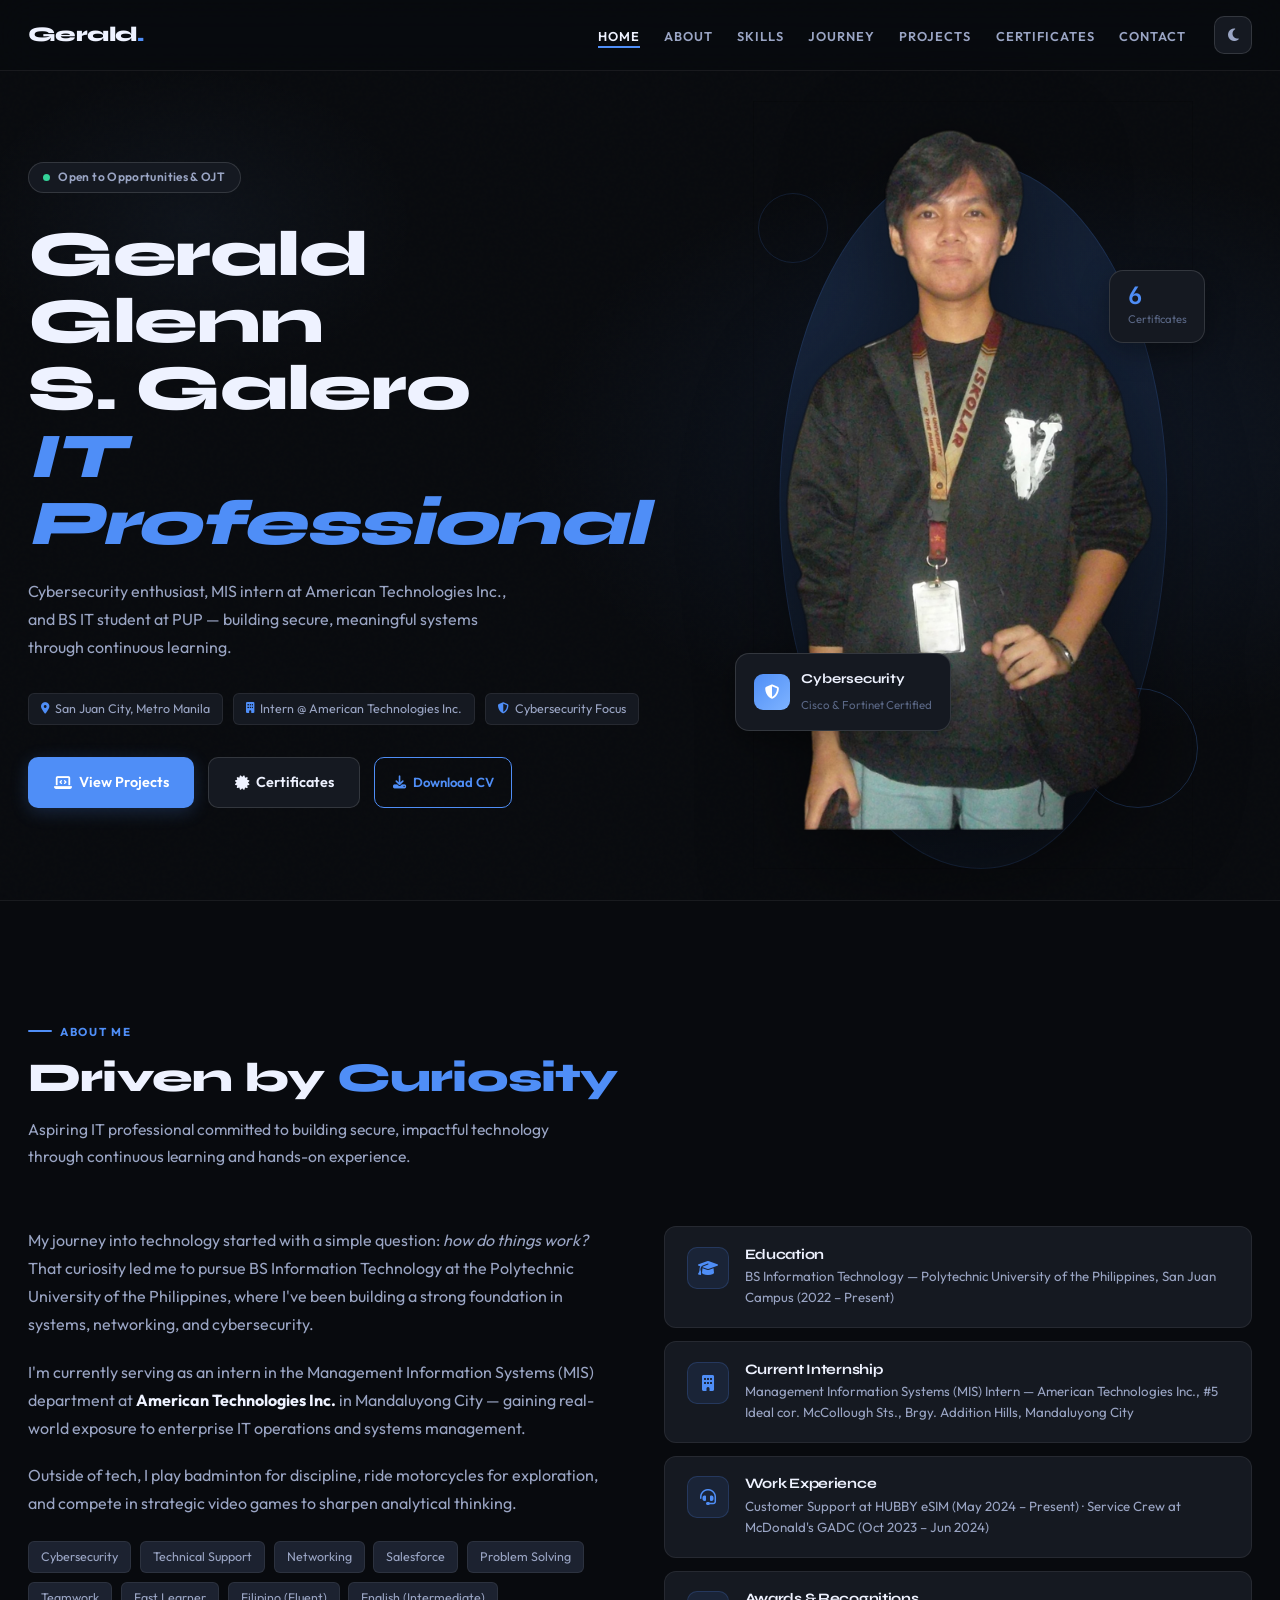
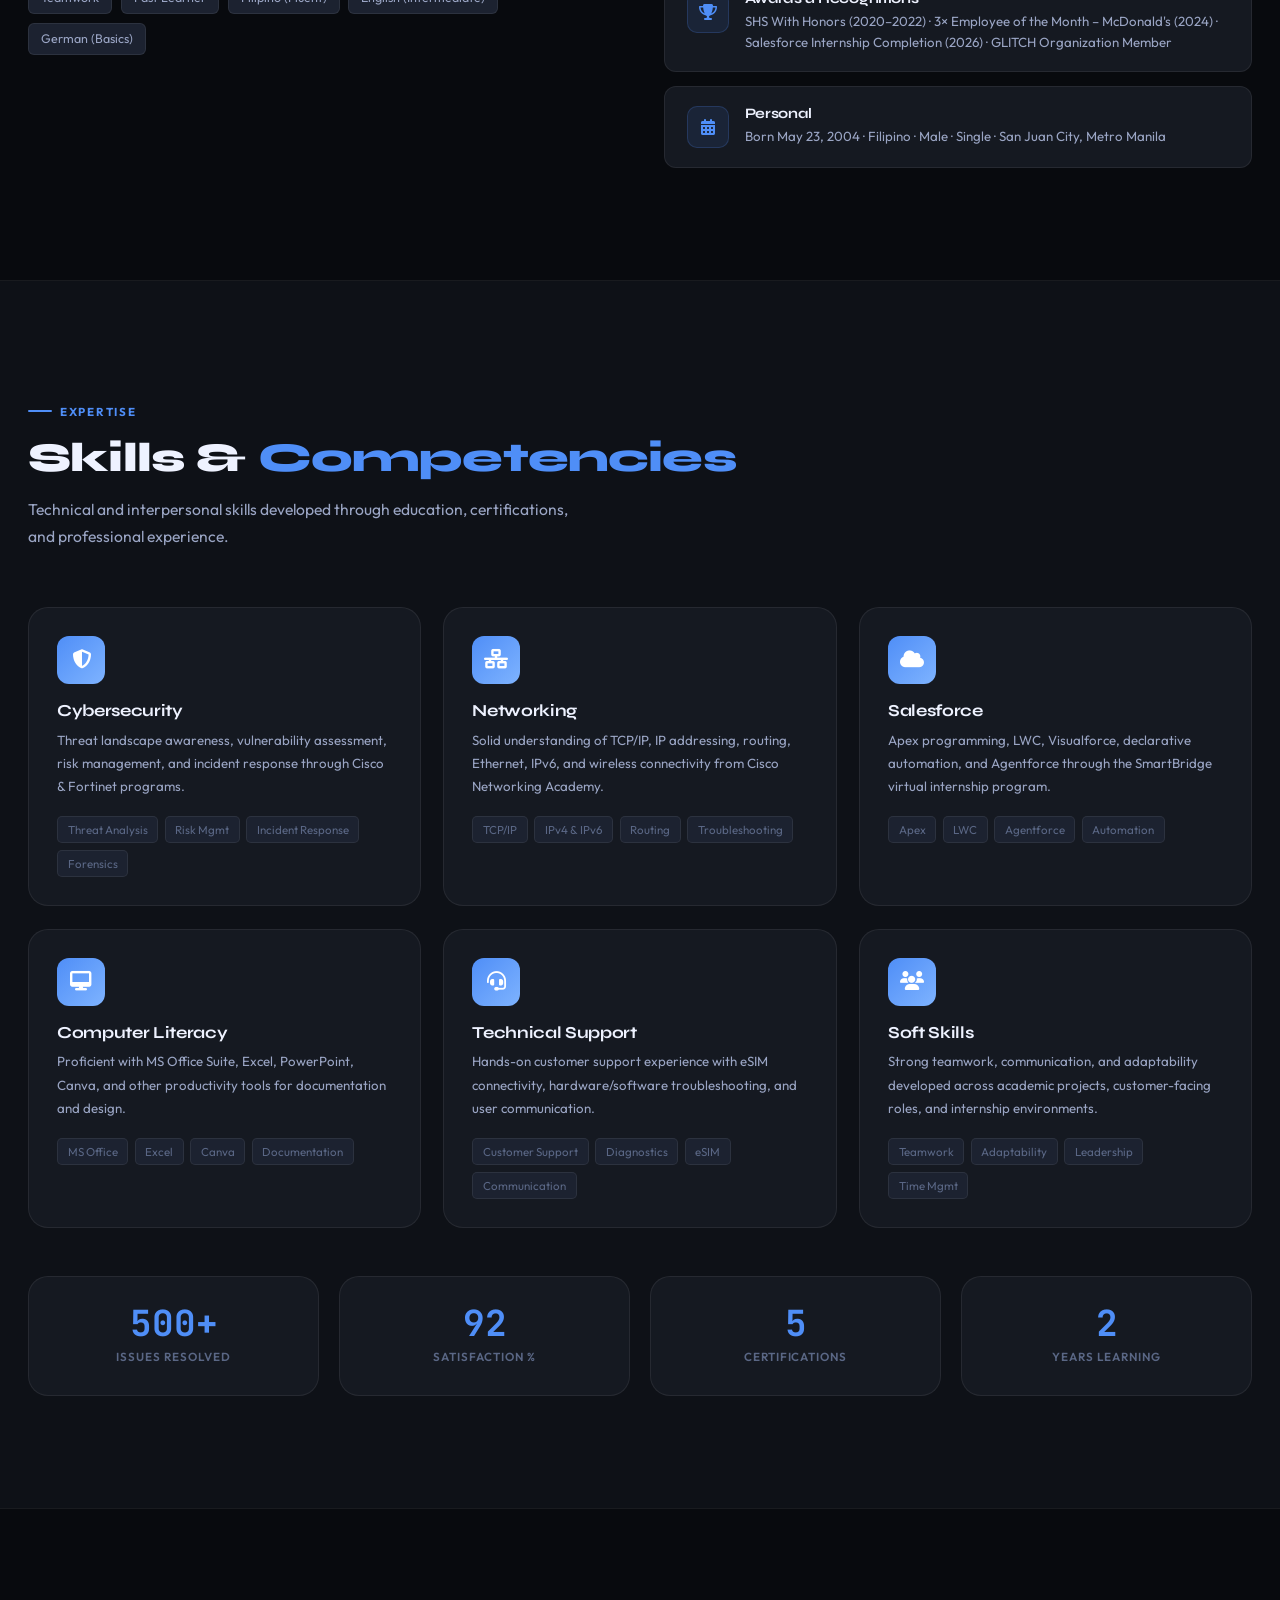
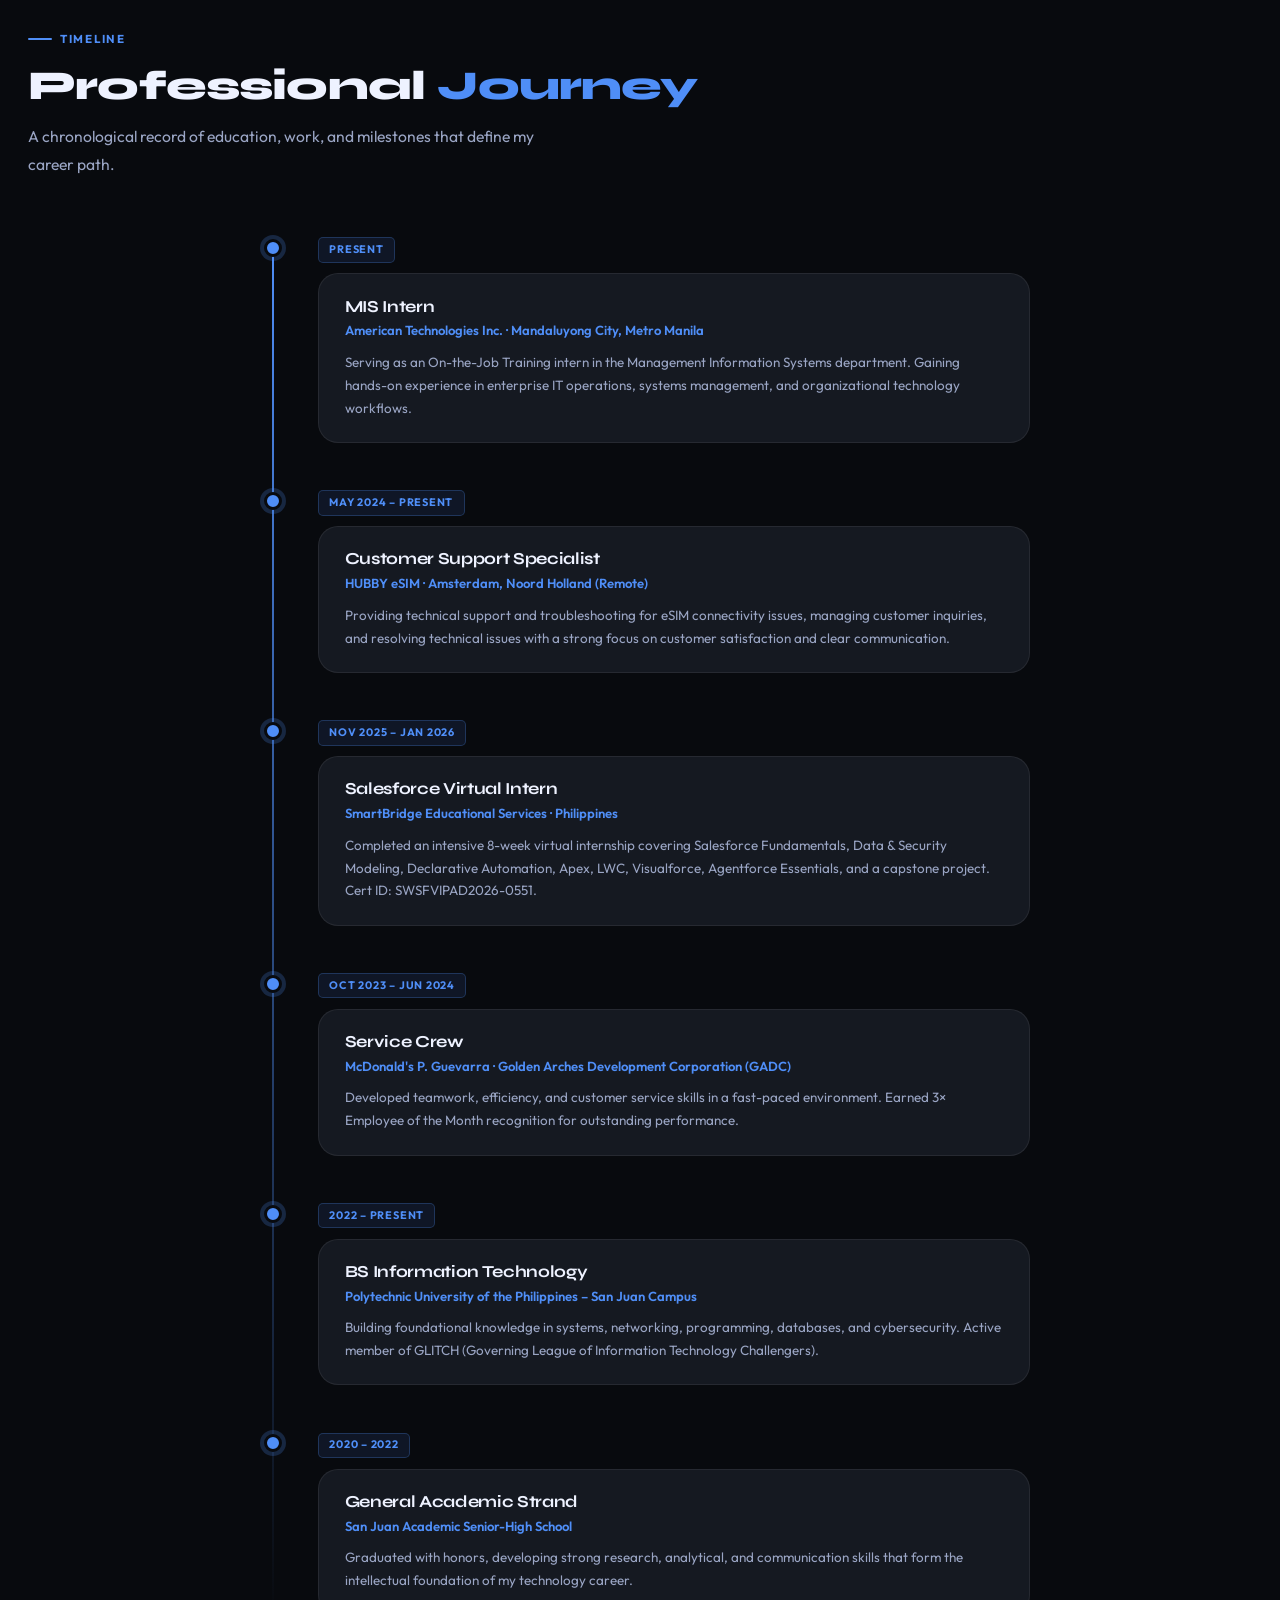
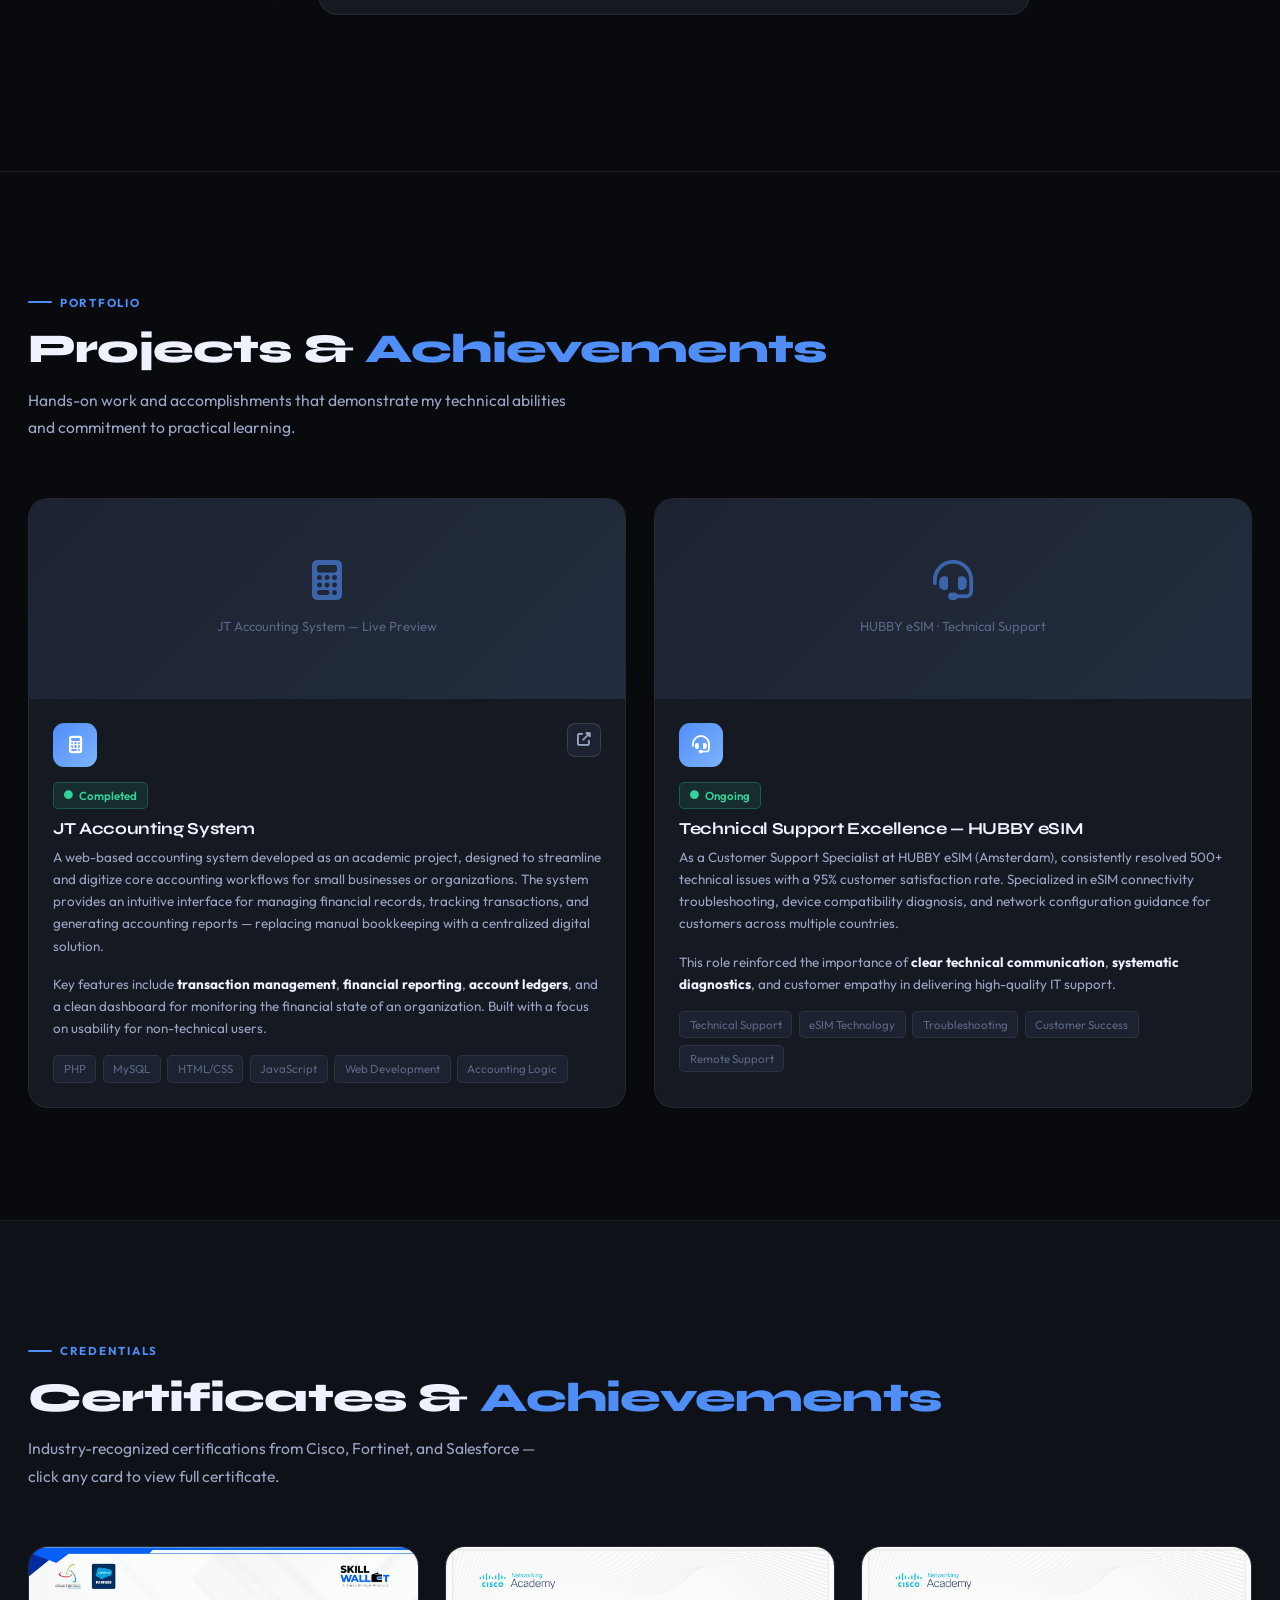
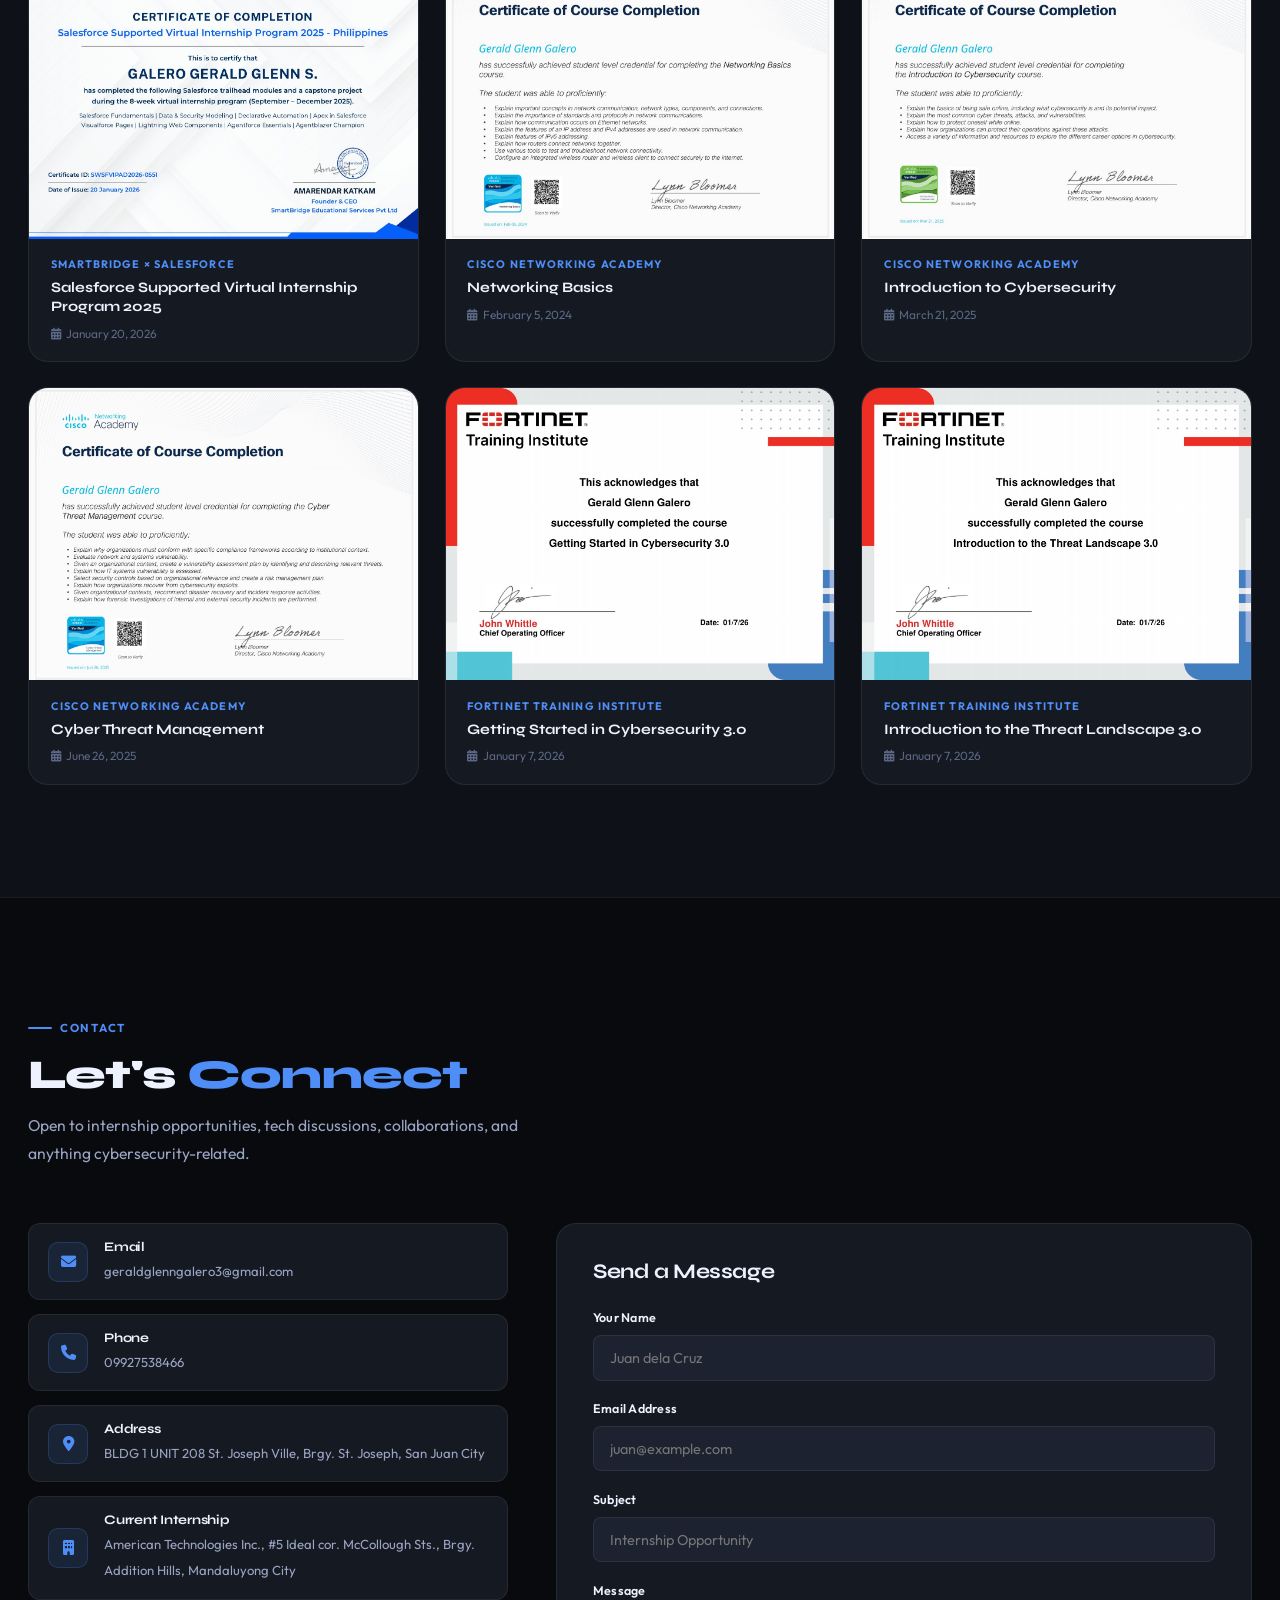
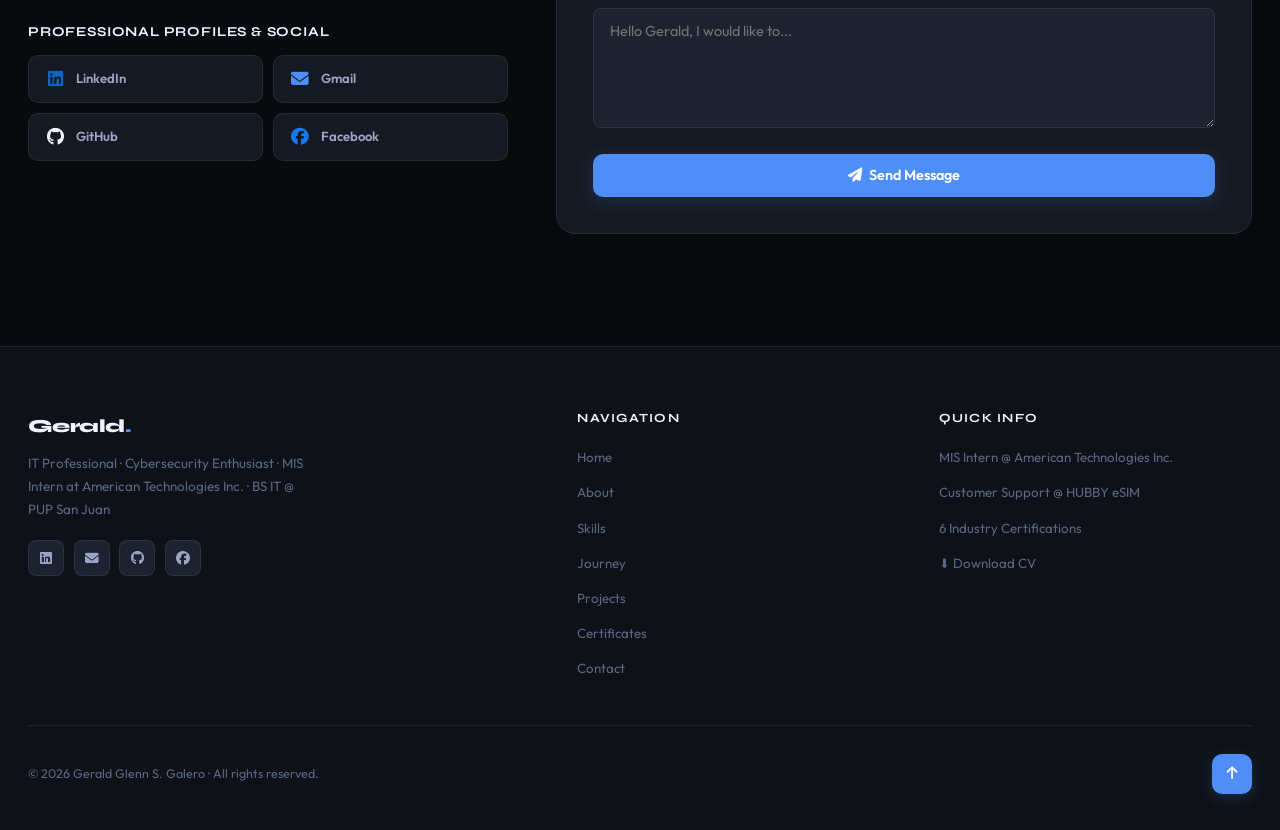
==== commit 0f4bcb50: "Update images 2 index.html" ====
--- a/index.html
+++ b/index.html
@@ -1,1182 +1,1103 @@
 <!DOCTYPE html>
-<html lang="en">
+<html lang="en" data-theme="dark">
 <head>
-    <meta charset="UTF-8">
-    <meta name="viewport" content="width=device-width, initial-scale=1.0">
-    <title>Gerald Glenn Galero | IT Professional</title>
-    <meta name="description" content="Personal website of Gerald Glenn Galero, an IT professional focused on cybersecurity.">
-    <link rel="preconnect" href="https://fonts.googleapis.com">
-    <link rel="preconnect" href="https://fonts.gstatic.com" crossorigin>
-    <link href="https://fonts.googleapis.com/css2?family=Syne:wght@400;600;700;800&family=Outfit:wght@300;400;500;600&family=JetBrains+Mono:wght@400;600&display=swap" rel="stylesheet">
-    <link rel="stylesheet" href="https://cdnjs.cloudflare.com/ajax/libs/font-awesome/6.4.0/css/all.min.css">
-    <style>
-        :root {
-            --bg: #080a0e;
-            --bg2: #0e1117;
-            --bg3: #151921;
-            --bg4: #1c2230;
-            --text: #eef2ff;
-            --text2: #9aa5c4;
-            --text3: #5a6785;
-            --accent: #4f8ef7;
-            --accent2: #7eb3ff;
-            --accent-glow: rgba(79,142,247,0.25);
-            --green: #34d399;
-            --border: rgba(255,255,255,0.07);
-            --border2: rgba(255,255,255,0.12);
-            --r: 0.75rem;
-            --r2: 1.25rem;
-        }
-        *,*::before,*::after{margin:0;padding:0;box-sizing:border-box;}
-        html{font-size:16px;scroll-behavior:smooth;scroll-padding-top:80px;}
-        body{
-            font-family:'Outfit',sans-serif;
-            background:var(--bg);
-            color:var(--text);
-            line-height:1.65;
-            overflow-x:hidden;
-            -webkit-font-smoothing:antialiased;
-        }
-        h1,h2,h3,h4{font-family:'Syne',sans-serif;line-height:1.15;letter-spacing:-0.02em;}
-        a{color:var(--accent);text-decoration:none;transition:color .2s;}
-        a:hover{color:var(--accent2);}
-        p{color:var(--text2);}
-        code{font-family:'JetBrains Mono',monospace;}
-
-        /* SCROLLBAR */
-        ::-webkit-scrollbar{width:6px;}
-        ::-webkit-scrollbar-track{background:var(--bg);}
-        ::-webkit-scrollbar-thumb{background:var(--bg4);border-radius:10px;}
-
-        /* NAV */
-        nav{
-            position:fixed;top:0;left:0;right:0;z-index:1000;
-            background:rgba(8,10,14,0.8);
-            backdrop-filter:blur(24px) saturate(180%);
-            border-bottom:1px solid var(--border);
-            transition:all .3s;
-        }
-        nav.scrolled{background:rgba(8,10,14,0.96);box-shadow:0 4px 32px rgba(0,0,0,.5);}
-        .nav-inner{
-            max-width:1280px;margin:0 auto;
-            padding:0 2rem;
-            display:flex;align-items:center;justify-content:space-between;
-            height:72px;
-        }
-        .logo{
-            font-family:'Syne',sans-serif;
-            font-weight:800;font-size:1.35rem;
-            color:var(--text);letter-spacing:-0.03em;
-        }
-        .logo span{color:var(--accent);}
-        .nav-links{display:flex;gap:2rem;list-style:none;align-items:center;}
-        .nav-link{
-            color:var(--text2);font-size:.85rem;font-weight:600;
-            text-transform:uppercase;letter-spacing:.08em;
-            position:relative;padding:.3rem 0;
-            transition:color .2s;
-        }
-        .nav-link::after{
-            content:'';position:absolute;bottom:0;left:0;right:0;
-            height:2px;background:var(--accent);
-            transform:scaleX(0);transform-origin:left;
-            transition:transform .25s;
-        }
-        .nav-link:hover,.nav-link.active{color:var(--text);}
-        .nav-link.active::after,.nav-link:hover::after{transform:scaleX(1);}
-        .hamburger{display:none;background:none;border:none;color:var(--text);font-size:1.4rem;cursor:pointer;}
-
-        /* HERO */
-        #home{
-            min-height:100vh;
-            display:flex;align-items:center;
-            position:relative;overflow:hidden;
-            padding-top:72px;
-        }
-        .hero-bg{
-            position:absolute;inset:0;
-            background:
-                radial-gradient(ellipse 70% 60% at 80% 50%, rgba(79,142,247,0.07) 0%, transparent 60%),
-                radial-gradient(ellipse 40% 40% at 20% 20%, rgba(126,179,255,0.04) 0%, transparent 50%);
-            pointer-events:none;
-        }
-        .hero-grid{
-            max-width:1280px;margin:0 auto;padding:0 2rem;
-            display:grid;grid-template-columns:1fr 1fr;
-            gap:4rem;align-items:center;width:100%;
-            position:relative;z-index:1;
-        }
-        .hero-left{padding:3rem 0;}
-        .badge{
-            display:inline-flex;align-items:center;gap:.5rem;
-            padding:.35rem .9rem;
-            background:var(--bg3);border:1px solid var(--border2);
-            border-radius:100px;
-            font-size:.78rem;font-weight:600;color:var(--text2);
-            margin-bottom:2rem;letter-spacing:.03em;
-            animation:fadeDown .8s ease both;
-        }
-        .badge-dot{
-            width:7px;height:7px;
-            background:var(--green);border-radius:50%;
-            animation:pulse 2.5s ease infinite;
-        }
-        @keyframes pulse{0%,100%{opacity:1;box-shadow:0 0 0 0 rgba(52,211,153,.5);}50%{opacity:.7;box-shadow:0 0 0 5px rgba(52,211,153,0);}}
-        .hero-title{
-            font-size:clamp(2.8rem,5vw,4rem);
-            font-weight:800;
-            line-height:1.05;
-            margin-bottom:1.5rem;
-            animation:fadeUp .8s ease .1s both;
-        }
-        .hero-title .line{display:block;}
-        .hero-title .accent{
-            color:transparent;
-            -webkit-text-stroke:2px var(--accent);
-            font-style:italic;
-        }
-        .hero-sub{
-            font-size:1.05rem;color:var(--text2);line-height:1.75;
-            max-width:480px;margin-bottom:2.5rem;
-            animation:fadeUp .8s ease .2s both;
-        }
-        .hero-meta{
-            display:flex;flex-wrap:wrap;gap:.75rem;
-            margin-bottom:2.5rem;
-            animation:fadeUp .8s ease .25s both;
-        }
-        .meta-chip{
-            display:flex;align-items:center;gap:.4rem;
-            padding:.35rem .8rem;
-            background:var(--bg3);border:1px solid var(--border);
-            border-radius:6px;font-size:.82rem;color:var(--text2);
-        }
-        .meta-chip i{color:var(--accent);font-size:.75rem;}
-        .hero-btns{
-            display:flex;gap:1rem;flex-wrap:wrap;
-            animation:fadeUp .8s ease .3s both;
-        }
-        .btn{
-            display:inline-flex;align-items:center;gap:.5rem;
-            padding:.85rem 1.8rem;font-family:'Outfit',sans-serif;
-            font-size:.95rem;font-weight:600;border-radius:10px;
-            border:none;cursor:pointer;transition:all .25s;
-            white-space:nowrap;
-        }
-        .btn-primary{
-            background:var(--accent);color:#fff;
-            box-shadow:0 4px 20px var(--accent-glow);
-        }
-        .btn-primary:hover{
-            background:var(--accent2);color:#fff;
-            transform:translateY(-2px);box-shadow:0 8px 28px var(--accent-glow);
-        }
-        .btn-ghost{
-            background:transparent;color:var(--text);
-            border:1px solid var(--border2);
-        }
-        .btn-ghost:hover{
-            background:var(--bg3);border-color:var(--accent);
-            transform:translateY(-2px);
-        }
-
-        /* HERO PHOTO */
-        .hero-right{
-            position:relative;
-            display:flex;justify-content:center;align-items:flex-end;
-            animation:fadeUp .9s ease .15s both;
-        }
-        .photo-frame{
-            position:relative;
-            width:100%;max-width:460px;
-        }
-        .photo-bg-shape{
-            position:absolute;
-            bottom:0;left:50%;transform:translateX(-50%);
-            width:85%;height:85%;
-            background:linear-gradient(135deg,var(--accent) 0%,rgba(79,142,247,0.3) 100%);
-            border-radius:48% 52% 40% 60% / 50% 40% 60% 50%;
-            opacity:.12;
-            animation:morph 8s ease infinite;
-        }
-        @keyframes morph{
-            0%,100%{border-radius:48% 52% 40% 60% / 50% 40% 60% 50%;}
-            33%{border-radius:60% 40% 55% 45% / 40% 60% 40% 60%;}
-            66%{border-radius:40% 60% 45% 55% / 60% 40% 60% 40%;}
-        }
-        .photo-accent-ring{
-            position:absolute;bottom:5%;right:0;
-            width:140px;height:140px;
-            border:2px solid rgba(79,142,247,0.3);
-            border-radius:50%;
-        }
-        .photo-accent-ring2{
-            position:absolute;top:10%;left:0;
-            width:80px;height:80px;
-            border:1.5px solid rgba(79,142,247,0.2);
-            border-radius:50%;
-        }
-        .photo-img{
-            position:relative;z-index:2;
-            width:100%;
-            filter:drop-shadow(0 30px 60px rgba(0,0,0,.6));
-            display:block;
-        }
-        .photo-card{
-            position:absolute;bottom:15%;left:-20px;z-index:3;
-            background:var(--bg3);border:1px solid var(--border2);
-            border-radius:14px;padding:.9rem 1.2rem;
-            display:flex;align-items:center;gap:.75rem;
-            box-shadow:0 8px 32px rgba(0,0,0,.4);
-            backdrop-filter:blur(10px);
-        }
-        .photo-card-icon{
-            width:38px;height:38px;
-            background:linear-gradient(135deg,var(--accent),var(--accent2));
-            border-radius:10px;display:flex;align-items:center;justify-content:center;
-            font-size:1rem;color:#fff;flex-shrink:0;
-        }
-        .photo-card-text{font-size:.78rem;}
-        .photo-card-text strong{display:block;color:var(--text);font-size:.88rem;font-family:'Syne',sans-serif;}
-        .photo-card-text span{color:var(--text3);}
-        .photo-card2{
-            position:absolute;top:20%;right:-10px;z-index:3;
-            background:var(--bg3);border:1px solid var(--border2);
-            border-radius:14px;padding:.75rem 1rem;
-            display:flex;align-items:center;gap:.6rem;
-            box-shadow:0 8px 32px rgba(0,0,0,.4);
-        }
-        .photo-card2 .num{
-            font-family:'Syne',sans-serif;font-weight:800;font-size:1.6rem;
-            color:var(--accent);line-height:1;
-        }
-        .photo-card2 .lbl{font-size:.75rem;color:var(--text3);margin-top:.1rem;}
-
-        /* SECTIONS SHARED */
-        .section{padding:7rem 0;}
-        .container{max-width:1280px;margin:0 auto;padding:0 2rem;}
-        .section-eyebrow{
-            display:inline-flex;align-items:center;gap:.5rem;
-            font-size:.78rem;font-weight:700;text-transform:uppercase;
-            letter-spacing:.15em;color:var(--accent);
-            margin-bottom:1rem;
-        }
-        .section-eyebrow::before{
-            content:'';width:28px;height:2px;background:var(--accent);
-            border-radius:2px;
-        }
-        .section-title{
-            font-size:clamp(2rem,3.5vw,2.8rem);font-weight:800;
-            margin-bottom:1rem;
-        }
-        .section-desc{font-size:1.05rem;color:var(--text2);max-width:560px;}
-        .section-header{margin-bottom:3.5rem;}
-
-        /* DIVIDER */
-        .section-divider{
-            height:1px;background:var(--border);
-            margin:0;
-        }
-
-        /* ABOUT */
-        .about-grid{display:grid;grid-template-columns:1fr 1fr;gap:3rem;align-items:start;}
-        .about-text p{color:var(--text2);line-height:1.8;margin-bottom:1.25rem;}
-        .about-text p:last-child{margin-bottom:0;}
-        .skills-wrap{display:flex;flex-wrap:wrap;gap:.6rem;margin-top:1.5rem;}
-        .chip{
-            padding:.35rem .85rem;
-            background:var(--bg4);border:1px solid var(--border);
-            border-radius:6px;font-size:.82rem;color:var(--text2);
-            transition:all .2s;cursor:default;
-        }
-        .chip:hover{background:var(--accent);color:#fff;border-color:var(--accent);}
-        .info-cards{display:flex;flex-direction:column;gap:1rem;}
-        .info-card{
-            background:var(--bg3);border:1px solid var(--border);
-            border-radius:var(--r2);padding:1.5rem;
-            display:flex;gap:1rem;align-items:flex-start;
-            transition:all .3s;
-        }
-        .info-card:hover{border-color:var(--border2);transform:translateX(4px);}
-        .info-card-icon{
-            width:44px;height:44px;flex-shrink:0;
-            background:linear-gradient(135deg,rgba(79,142,247,.2),rgba(79,142,247,.05));
-            border:1px solid rgba(79,142,247,.2);
-            border-radius:12px;display:flex;align-items:center;justify-content:center;
-            color:var(--accent);font-size:1.1rem;
-        }
-        .info-card h4{font-family:'Syne',sans-serif;font-size:.95rem;font-weight:700;margin-bottom:.3rem;color:var(--text);}
-        .info-card p{font-size:.85rem;color:var(--text2);margin:0;}
-
-        /* SKILLS */
-        #skills{background:var(--bg2);}
-        .skills-grid{
-            display:grid;grid-template-columns:repeat(3,1fr);gap:1.5rem;
-        }
-        .skill-card{
-            background:var(--bg3);border:1px solid var(--border);
-            border-radius:var(--r2);padding:2rem;
-            position:relative;overflow:hidden;
-            transition:all .35s;
-        }
-        .skill-card::after{
-            content:'';position:absolute;
-            top:0;left:0;right:0;height:3px;
-            background:linear-gradient(90deg,var(--accent),var(--accent2));
-            transform:scaleX(0);transform-origin:left;
-            transition:transform .35s;
-        }
-        .skill-card:hover{
-            transform:translateY(-5px);
-            border-color:var(--border2);
-            box-shadow:0 16px 40px rgba(0,0,0,.4);
-        }
-        .skill-card:hover::after{transform:scaleX(1);}
-        .skill-card-icon{
-            width:52px;height:52px;
-            background:linear-gradient(135deg,var(--accent),var(--accent2));
-            border-radius:14px;display:flex;align-items:center;justify-content:center;
-            font-size:1.3rem;color:#fff;margin-bottom:1.25rem;
-            transition:transform .3s;
-        }
-        .skill-card:hover .skill-card-icon{transform:rotate(-8deg) scale(1.1);}
-        .skill-card h3{font-size:1.15rem;font-weight:700;margin-bottom:.6rem;}
-        .skill-card p{font-size:.88rem;color:var(--text2);margin-bottom:1.25rem;}
-        .skill-tags{display:flex;flex-wrap:wrap;gap:.5rem;}
-        .skill-tag{
-            padding:.25rem .65rem;
-            background:var(--bg4);border:1px solid var(--border);
-            border-radius:5px;font-size:.75rem;color:var(--text3);
-        }
-
-        /* JOURNEY TIMELINE */
-        .timeline{position:relative;max-width:760px;margin:0 auto;}
-        .timeline::before{
-            content:'';position:absolute;left:24px;top:0;bottom:0;
-            width:2px;background:linear-gradient(to bottom,var(--accent),transparent);
-        }
-        .tl-item{
-            position:relative;padding-left:72px;margin-bottom:3rem;
-        }
-        .tl-dot{
-            position:absolute;left:16px;top:6px;
-            width:18px;height:18px;
-            background:var(--accent);border:3px solid var(--bg);
-            border-radius:50%;box-shadow:0 0 0 4px var(--accent-glow);z-index:1;
-        }
-        .tl-date{
-            display:inline-block;padding:.2rem .7rem;
-            background:rgba(79,142,247,.1);border:1px solid rgba(79,142,247,.25);
-            border-radius:5px;font-size:.72rem;font-weight:700;
-            color:var(--accent);text-transform:uppercase;letter-spacing:.07em;
-            margin-bottom:.75rem;
-        }
-        .tl-content{
-            background:var(--bg3);border:1px solid var(--border);
-            border-radius:var(--r2);padding:1.5rem 1.75rem;
-            transition:all .25s;
-        }
-        .tl-content:hover{border-color:var(--border2);transform:translateX(5px);}
-        .tl-content h3{font-size:1.1rem;font-weight:700;margin-bottom:.3rem;}
-        .tl-company{font-size:.85rem;color:var(--accent);font-weight:600;margin-bottom:.6rem;}
-        .tl-desc{font-size:.88rem;color:var(--text2);line-height:1.7;}
-
-        /* STATS */
-        .stats-wrap{
-            display:grid;grid-template-columns:repeat(4,1fr);gap:1.5rem;
-            margin-top:3rem;
-        }
-        .stat-card{
-            text-align:center;padding:2rem 1.5rem;
-            background:var(--bg3);border:1px solid var(--border);
-            border-radius:var(--r2);transition:all .3s;
-        }
-        .stat-card:hover{transform:translateY(-4px);border-color:var(--accent);}
-        .stat-num{
-            font-family:'JetBrains Mono',monospace;
-            font-size:2.5rem;font-weight:700;
-            color:var(--accent);line-height:1;margin-bottom:.5rem;
-        }
-        .stat-lbl{font-size:.8rem;color:var(--text3);text-transform:uppercase;letter-spacing:.08em;font-weight:600;}
-
-        /* CERTIFICATES */
-        #certificates{background:var(--bg2);}
-        .certs-grid{
-            display:grid;grid-template-columns:repeat(3,1fr);gap:1.75rem;
-        }
-        .cert-card{
-            background:var(--bg3);border:1px solid var(--border);
-            border-radius:var(--r2);overflow:hidden;
-            transition:all .35s;cursor:pointer;
-            position:relative;
-        }
-        .cert-card::before{
-            content:'';position:absolute;inset:0;
-            background:linear-gradient(to top,rgba(8,10,14,.9) 0%,transparent 50%);
-            opacity:0;transition:opacity .35s;z-index:1;pointer-events:none;
-        }
-        .cert-card:hover{
-            transform:translateY(-6px);
-            border-color:var(--accent);
-            box-shadow:0 20px 50px rgba(0,0,0,.5);
-        }
-        .cert-card:hover::before{opacity:1;}
-        .cert-img-wrap{
-            position:relative;overflow:hidden;
-            aspect-ratio:4/3;
-        }
-        .cert-img-wrap img{
-            width:100%;height:100%;object-fit:cover;
-            transition:transform .4s;
-        }
-        .cert-card:hover .cert-img-wrap img{transform:scale(1.04);}
-        .cert-info{padding:1.25rem 1.5rem;}
-        .cert-issuer{
-            font-size:.72rem;font-weight:700;text-transform:uppercase;
-            letter-spacing:.1em;color:var(--accent);margin-bottom:.4rem;
-        }
-        .cert-name{font-size:.95rem;font-weight:700;color:var(--text);line-height:1.3;margin-bottom:.5rem;}
-        .cert-date{font-size:.78rem;color:var(--text3);display:flex;align-items:center;gap:.4rem;}
-        .cert-date i{font-size:.7rem;}
-        .cert-expand-hint{
-            position:absolute;bottom:1rem;right:1rem;z-index:2;
-            width:36px;height:36px;
-            background:var(--accent);border-radius:8px;
-            display:flex;align-items:center;justify-content:center;
-            color:#fff;font-size:.85rem;
-            opacity:0;transform:translateY(4px);
-            transition:all .3s;
-        }
-        .cert-card:hover .cert-expand-hint{opacity:1;transform:translateY(0);}
-
-        /* LIGHTBOX */
-        .lightbox{
-            display:none;position:fixed;inset:0;z-index:9999;
-            background:rgba(0,0,0,.92);
-            align-items:center;justify-content:center;
-            padding:2rem;
-        }
-        .lightbox.open{display:flex;}
-        .lightbox-inner{
-            position:relative;max-width:900px;width:100%;
-        }
-        .lightbox-img{
-            width:100%;border-radius:var(--r2);
-            box-shadow:0 30px 80px rgba(0,0,0,.7);
-        }
-        .lightbox-close{
-            position:absolute;top:-48px;right:0;
-            background:none;border:1px solid var(--border2);
-            color:var(--text);font-size:1.25rem;cursor:pointer;
-            width:40px;height:40px;border-radius:8px;
-            display:flex;align-items:center;justify-content:center;
-            transition:all .2s;
-        }
-        .lightbox-close:hover{background:var(--accent);border-color:var(--accent);}
-
-        /* CONTACT */
-        .contact-grid{display:grid;grid-template-columns:1fr 1.4fr;gap:3rem;}
-        .contact-info-list{display:flex;flex-direction:column;gap:1rem;}
-        .c-item{
-            display:flex;align-items:center;gap:1rem;
-            padding:1.1rem 1.25rem;
-            background:var(--bg3);border:1px solid var(--border);
-            border-radius:12px;transition:all .25s;
-        }
-        .c-item:hover{border-color:var(--accent);transform:translateX(4px);}
-        .c-icon{
-            width:42px;height:42px;flex-shrink:0;
-            background:rgba(79,142,247,.1);border:1px solid rgba(79,142,247,.2);
-            border-radius:10px;display:flex;align-items:center;justify-content:center;
-            color:var(--accent);font-size:1rem;
-        }
-        .c-item h4{font-size:.85rem;font-weight:700;color:var(--text);margin-bottom:.15rem;font-family:'Syne',sans-serif;}
-        .c-item a,.c-item span{font-size:.85rem;color:var(--text2);}
-        .c-item a:hover{color:var(--accent);}
-        .contact-form{background:var(--bg3);border:1px solid var(--border);border-radius:var(--r2);padding:2.5rem;}
-        .contact-form h3{font-size:1.4rem;font-weight:700;margin-bottom:1.75rem;}
-        .form-group{margin-bottom:1.25rem;}
-        .form-label{display:block;font-size:.82rem;font-weight:600;color:var(--text);margin-bottom:.45rem;}
-        .form-input,.form-textarea{
-            width:100%;padding:.85rem 1rem;
-            background:var(--bg4);border:1px solid var(--border);
-            border-radius:8px;color:var(--text);
-            font-family:'Outfit',sans-serif;font-size:.95rem;
-            transition:all .2s;
-        }
-        .form-input:focus,.form-textarea:focus{
-            outline:none;border-color:var(--accent);
-            box-shadow:0 0 0 3px var(--accent-glow);
-        }
-        .form-textarea{resize:vertical;min-height:130px;}
-        .form-msg{
-            padding:.85rem 1rem;border-radius:8px;font-size:.88rem;
-            margin-top:1rem;display:none;
-        }
-        .form-msg.success{background:rgba(52,211,153,.1);color:#34d399;border:1px solid rgba(52,211,153,.3);display:block;}
-        .form-msg.error{background:rgba(248,113,113,.1);color:#f87171;border:1px solid rgba(248,113,113,.3);display:block;}
-
-        /* FOOTER */
-        footer{
-            background:var(--bg2);border-top:1px solid var(--border);
-            padding:4rem 0 2.5rem;
-        }
-        .footer-inner{
-            display:grid;grid-template-columns:1.5fr 1fr 1fr;
-            gap:3rem;margin-bottom:3rem;
-        }
-        .footer-brand .logo{font-size:1.2rem;display:block;margin-bottom:.75rem;}
-        .footer-brand p{font-size:.87rem;color:var(--text3);max-width:300px;}
-        .footer-col h4{
-            font-family:'Syne',sans-serif;font-size:.85rem;font-weight:700;
-            text-transform:uppercase;letter-spacing:.1em;color:var(--text);
-            margin-bottom:1.25rem;
-        }
-        .footer-links-list{list-style:none;display:flex;flex-direction:column;gap:.65rem;}
-        .footer-links-list a{font-size:.87rem;color:var(--text3);transition:color .2s;}
-        .footer-links-list a:hover{color:var(--accent);}
-        .social-row{display:flex;gap:.75rem;}
-        .soc{
-            width:40px;height:40px;
-            background:var(--bg4);border:1px solid var(--border);
-            border-radius:9px;display:flex;align-items:center;justify-content:center;
-            color:var(--text2);transition:all .2s;
-        }
-        .soc:hover{background:var(--accent);color:#fff;border-color:var(--accent);transform:translateY(-2px);}
-        .footer-bottom{
-            border-top:1px solid var(--border);padding-top:2rem;
-            text-align:center;font-size:.82rem;color:var(--text3);
-        }
-        .scroll-top{
-            position:fixed;bottom:2rem;right:2rem;z-index:999;
-            width:46px;height:46px;
-            background:var(--accent);color:#fff;
-            border-radius:12px;border:none;cursor:pointer;
-            display:flex;align-items:center;justify-content:center;
-            opacity:0;visibility:hidden;
-            transition:all .3s;box-shadow:0 4px 20px var(--accent-glow);
-        }
-        .scroll-top.show{opacity:1;visibility:visible;}
-        .scroll-top:hover{transform:translateY(-3px);box-shadow:0 8px 28px var(--accent-glow);}
-
-        /* ANIMATIONS */
-        @keyframes fadeUp{from{opacity:0;transform:translateY(28px);}to{opacity:1;transform:translateY(0);}}
-        @keyframes fadeDown{from{opacity:0;transform:translateY(-16px);}to{opacity:1;transform:translateY(0);}}
-        .reveal{opacity:0;transform:translateY(24px);transition:opacity .7s ease,transform .7s ease;}
-        .reveal.visible{opacity:1;transform:translateY(0);}
-
-        /* RESPONSIVE */
-        @media(max-width:1024px){
-            .hero-grid,.about-grid,.contact-grid{grid-template-columns:1fr;}
-            .hero-right{margin-top:2rem;max-width:400px;margin-left:auto;margin-right:auto;}
-            .skills-grid{grid-template-columns:repeat(2,1fr);}
-            .certs-grid{grid-template-columns:repeat(2,1fr);}
-            .stats-wrap{grid-template-columns:repeat(2,1fr);}
-            .footer-inner{grid-template-columns:1fr 1fr;}
-        }
-        @media(max-width:768px){
-            .hamburger{display:block;}
-            .nav-links{
-                display:none;position:absolute;top:72px;left:0;right:0;
-                background:var(--bg2);border-bottom:1px solid var(--border);
-                flex-direction:column;gap:0;padding:.5rem 0;
-            }
-            .nav-links.open{display:flex;}
-            .nav-link{padding:1rem 2rem;width:100%;}
-            .skills-grid,.certs-grid{grid-template-columns:1fr;}
-            .stats-wrap{grid-template-columns:repeat(2,1fr);}
-            .footer-inner{grid-template-columns:1fr;}
-            .hero-title{font-size:2.4rem;}
-        }
-        @media(max-width:480px){
-            .stats-wrap{grid-template-columns:1fr 1fr;}
-            .hero-title{font-size:2rem;}
-        }
-    </style>
+<meta charset="UTF-8">
+<meta name="viewport" content="width=device-width, initial-scale=1.0">
+<title>Gerald Glenn Galero | IT Professional</title>
+<meta name="description" content="Portfolio of Gerald Glenn Galero — IT Professional, Cybersecurity Enthusiast, MIS Intern at American Technologies Inc.">
+<link rel="preconnect" href="https://fonts.googleapis.com">
+<link rel="preconnect" href="https://fonts.gstatic.com" crossorigin>
+<link href="https://fonts.googleapis.com/css2?family=Syne:wght@400;600;700;800&family=Outfit:wght@300;400;500;600&family=JetBrains+Mono:wght@400;600&display=swap" rel="stylesheet">
+<link rel="stylesheet" href="https://cdnjs.cloudflare.com/ajax/libs/font-awesome/6.5.0/css/all.min.css">
+<style>
+/* ===== THEME VARIABLES ===== */
+:root{
+  --bg:#080a0e;--bg2:#0e1117;--bg3:#151921;--bg4:#1c2230;--bg5:#232d3f;
+  --text:#eef2ff;--text2:#9aa5c4;--text3:#5a6785;
+  --accent:#4f8ef7;--accent2:#7eb3ff;--accent-glow:rgba(79,142,247,.22);
+  --green:#34d399;--border:rgba(255,255,255,.07);--border2:rgba(255,255,255,.13);
+  --card-shadow:0 4px 24px rgba(0,0,0,.4);
+  --nav-bg:rgba(8,10,14,.82);
+  --r:0.75rem;--r2:1.25rem;
+  --transition:.25s cubic-bezier(.4,0,.2,1);
+}
+[data-theme="light"]{
+  --bg:#f0f4ff;--bg2:#e8edf8;--bg3:#ffffff;--bg4:#dde4f5;--bg5:#c8d4ed;
+  --text:#0d1226;--text2:#3a4766;--text3:#7a8ab0;
+  --accent:#2563eb;--accent2:#3b82f6;--accent-glow:rgba(37,99,235,.18);
+  --green:#059669;--border:rgba(0,0,0,.09);--border2:rgba(0,0,0,.14);
+  --card-shadow:0 4px 24px rgba(37,99,235,.08);
+  --nav-bg:rgba(240,244,255,.88);
+}
+*,*::before,*::after{margin:0;padding:0;box-sizing:border-box;}
+html{font-size:16px;scroll-behavior:smooth;scroll-padding-top:80px;}
+body{font-family:"Outfit",sans-serif;background:var(--bg);color:var(--text);line-height:1.65;overflow-x:hidden;-webkit-font-smoothing:antialiased;transition:background var(--transition),color var(--transition);}
+h1,h2,h3,h4{font-family:"Syne",sans-serif;line-height:1.15;letter-spacing:-.02em;}
+a{color:var(--accent);text-decoration:none;transition:color var(--transition);}
+a:hover{color:var(--accent2);}
+p{color:var(--text2);line-height:1.75;}
+code{font-family:"JetBrains Mono",monospace;}
+img{max-width:100%;display:block;}
+::-webkit-scrollbar{width:5px;}
+::-webkit-scrollbar-track{background:var(--bg);}
+::-webkit-scrollbar-thumb{background:var(--bg5);border-radius:10px;}
+
+/* ===== NAV ===== */
+nav{
+  position:fixed;top:0;left:0;right:0;z-index:1000;
+  background:var(--nav-bg);
+  backdrop-filter:blur(24px) saturate(200%);
+  border-bottom:1px solid var(--border);
+  transition:background var(--transition),box-shadow var(--transition);
+}
+nav.scrolled{box-shadow:0 4px 32px rgba(0,0,0,.35);}
+.nav-inner{
+  max-width:1300px;margin:0 auto;padding:0 1.75rem;
+  display:flex;align-items:center;justify-content:space-between;height:70px;
+}
+.logo{font-family:"Syne",sans-serif;font-weight:800;font-size:1.3rem;color:var(--text);letter-spacing:-.03em;transition:color var(--transition);}
+.logo span{color:var(--accent);}
+.logo:hover{color:var(--accent);}
+.nav-right{display:flex;align-items:center;gap:1.75rem;}
+.nav-links{display:flex;gap:1.5rem;list-style:none;align-items:center;}
+.nav-link{
+  color:var(--text2);font-size:.8rem;font-weight:600;
+  text-transform:uppercase;letter-spacing:.08em;
+  position:relative;padding:.25rem 0;transition:color var(--transition);
+}
+.nav-link::after{
+  content:"";position:absolute;bottom:0;left:0;right:0;height:2px;
+  background:var(--accent);transform:scaleX(0);transform-origin:left;
+  transition:transform var(--transition);
+}
+.nav-link:hover,.nav-link.active{color:var(--text);}
+.nav-link.active::after,.nav-link:hover::after{transform:scaleX(1);}
+.theme-btn{
+  width:38px;height:38px;border-radius:10px;border:1px solid var(--border2);
+  background:var(--bg3);color:var(--text2);cursor:pointer;
+  display:flex;align-items:center;justify-content:center;font-size:.9rem;
+  transition:all var(--transition);flex-shrink:0;
+}
+.theme-btn:hover{background:var(--accent);color:#fff;border-color:var(--accent);}
+.hamburger{display:none;background:none;border:none;color:var(--text);font-size:1.3rem;cursor:pointer;transition:color var(--transition);}
+.hamburger:hover{color:var(--accent);}
+
+/* ===== HERO ===== */
+#home{min-height:100vh;display:flex;align-items:center;position:relative;overflow:hidden;padding-top:70px;}
+.hero-noise{
+  position:absolute;inset:0;pointer-events:none;
+  background-image:url("data:image/svg+xml,%3Csvg viewBox='0 0 256 256' xmlns='http://www.w3.org/2000/svg'%3E%3Cfilter id='noise'%3E%3CfeTurbulence type='fractalNoise' baseFrequency='0.9' numOctaves='4' stitchTiles='stitch'/%3E%3C/filter%3E%3Crect width='100%25' height='100%25' filter='url(%23noise)' opacity='0.03'/%3E%3C/svg%3E");
+  opacity:.4;
+}
+.hero-glow{
+  position:absolute;inset:0;pointer-events:none;
+  background:radial-gradient(ellipse 65% 55% at 80% 50%,rgba(79,142,247,.1) 0%,transparent 60%),
+             radial-gradient(ellipse 35% 35% at 15% 25%,rgba(126,179,255,.05) 0%,transparent 50%);
+}
+.hero-grid{
+  max-width:1300px;margin:0 auto;padding:2rem 1.75rem;
+  display:grid;grid-template-columns:1fr 1fr;
+  gap:3rem;align-items:center;width:100%;position:relative;z-index:1;
+}
+.hero-left{padding:2rem 0;}
+.badge{
+  display:inline-flex;align-items:center;gap:.5rem;
+  padding:.3rem .9rem;background:var(--bg3);border:1px solid var(--border2);
+  border-radius:100px;font-size:.75rem;font-weight:600;color:var(--text2);
+  margin-bottom:1.75rem;letter-spacing:.03em;
+  animation:fadeDown .7s ease both;
+}
+.badge-dot{width:7px;height:7px;background:var(--green);border-radius:50%;animation:pulse 2.5s ease infinite;}
+@keyframes pulse{0%,100%{box-shadow:0 0 0 0 rgba(52,211,153,.5);}50%{box-shadow:0 0 0 6px rgba(52,211,153,0);}}
+.hero-title{font-size:clamp(2.5rem,5vw,4rem);font-weight:800;line-height:1.05;margin-bottom:1.25rem;animation:fadeUp .7s ease .1s both;}
+.hero-title .name{display:block;color:var(--text);}
+.hero-title .role{display:block;color:var(--accent);font-style:italic;}
+.hero-sub{font-size:1rem;color:var(--text2);line-height:1.75;max-width:480px;margin-bottom:2rem;animation:fadeUp .7s ease .2s both;}
+.hero-chips{display:flex;flex-wrap:wrap;gap:.6rem;margin-bottom:2rem;animation:fadeUp .7s ease .25s both;}
+.chip{
+  display:flex;align-items:center;gap:.4rem;
+  padding:.3rem .75rem;background:var(--bg3);border:1px solid var(--border);
+  border-radius:6px;font-size:.78rem;color:var(--text2);
+  transition:all var(--transition);
+}
+.chip i{color:var(--accent);font-size:.7rem;}
+.hero-btns{display:flex;gap:.85rem;flex-wrap:wrap;animation:fadeUp .7s ease .3s both;}
+.btn{
+  display:inline-flex;align-items:center;gap:.45rem;
+  padding:.8rem 1.6rem;font-family:"Outfit",sans-serif;
+  font-size:.9rem;font-weight:600;border-radius:10px;border:none;
+  cursor:pointer;transition:all var(--transition);white-space:nowrap;
+}
+.btn-primary{background:var(--accent);color:#fff;box-shadow:0 4px 18px var(--accent-glow);}
+.btn-primary:hover{background:var(--accent2);color:#fff;transform:translateY(-2px);box-shadow:0 8px 26px var(--accent-glow);}
+.btn-ghost{background:var(--bg3);color:var(--text);border:1px solid var(--border2);}
+.btn-ghost:hover{background:var(--bg4);border-color:var(--accent);transform:translateY(-2px);}
+.btn-outline{background:transparent;color:var(--accent);border:1.5px solid var(--accent);}
+.btn-outline:hover{background:var(--accent);color:#fff;transform:translateY(-2px);}
+.btn-sm{padding:.55rem 1.1rem;font-size:.82rem;}
+
+/* ===== HERO PHOTO ===== */
+.hero-right{position:relative;display:flex;justify-content:center;align-items:flex-end;animation:fadeUp .9s ease .15s both;}
+.photo-wrap{position:relative;width:100%;max-width:440px;}
+.photo-bg{
+  position:absolute;bottom:0;left:50%;transform:translateX(-50%);
+  width:88%;height:92%;border-radius:50% 50% 48% 52%/48% 48% 52% 52%;
+  background:linear-gradient(145deg,rgba(79,142,247,.18),rgba(79,142,247,.04));
+  border:1px solid rgba(79,142,247,.15);
+  animation:morphBlob 9s ease-in-out infinite;
+}
+@keyframes morphBlob{
+  0%,100%{border-radius:50% 50% 48% 52%/48% 48% 52% 52%;}
+  33%{border-radius:58% 42% 55% 45%/42% 58% 42% 58%;}
+  66%{border-radius:42% 58% 45% 55%/58% 42% 58% 42%;}
+}
+.photo-ring{position:absolute;bottom:8%;right:-5px;width:120px;height:120px;border:1.5px solid rgba(79,142,247,.25);border-radius:50%;}
+.photo-ring2{position:absolute;top:12%;left:5px;width:70px;height:70px;border:1px solid rgba(79,142,247,.15);border-radius:50%;}
+.photo-img{position:relative;z-index:2;width:100%;filter:drop-shadow(0 24px 48px rgba(0,0,0,.5));}
+.float-card{
+  position:absolute;z-index:3;
+  background:var(--bg3);border:1px solid var(--border2);
+  border-radius:14px;padding:.85rem 1.1rem;
+  display:flex;align-items:center;gap:.7rem;
+  box-shadow:0 8px 28px rgba(0,0,0,.35);
+  backdrop-filter:blur(12px);
+}
+.float-card.fc1{bottom:18%;left:-18px;}
+.float-card.fc2{top:22%;right:-12px;}
+.float-card-icon{
+  width:36px;height:36px;border-radius:9px;flex-shrink:0;
+  background:linear-gradient(135deg,var(--accent),var(--accent2));
+  display:flex;align-items:center;justify-content:center;color:#fff;font-size:.9rem;
+}
+.float-card-text strong{display:block;font-family:"Syne",sans-serif;font-size:.85rem;color:var(--text);}
+.float-card-text span{font-size:.72rem;color:var(--text3);}
+.float-card.fc2 .big{font-family:"JetBrains Mono",monospace;font-weight:700;font-size:1.5rem;color:var(--accent);line-height:1;}
+.float-card.fc2 .lbl{font-size:.7rem;color:var(--text3);margin-top:.1rem;}
+
+/* ===== SHARED ===== */
+.section{padding:7rem 0;}
+.container{max-width:1300px;margin:0 auto;padding:0 1.75rem;}
+.section-eyebrow{
+  display:inline-flex;align-items:center;gap:.5rem;
+  font-size:.72rem;font-weight:700;text-transform:uppercase;
+  letter-spacing:.15em;color:var(--accent);margin-bottom:.85rem;
+}
+.section-eyebrow::before{content:"";width:24px;height:2px;background:var(--accent);border-radius:2px;}
+.section-title{font-size:clamp(1.9rem,3.2vw,2.6rem);font-weight:800;margin-bottom:.9rem;}
+.section-desc{font-size:.98rem;color:var(--text2);max-width:540px;}
+.section-header{margin-bottom:3.5rem;}
+.divider{height:1px;background:var(--border);}
+.accent-text{color:var(--accent);}
+.card{
+  background:var(--bg3);border:1px solid var(--border);
+  border-radius:var(--r2);padding:2rem;
+  transition:all var(--transition);position:relative;overflow:hidden;
+}
+.card::before{
+  content:"";position:absolute;top:0;left:0;right:0;height:2.5px;
+  background:linear-gradient(90deg,var(--accent),var(--accent2));
+  transform:scaleX(0);transform-origin:left;transition:transform var(--transition);
+}
+.card:hover{transform:translateY(-4px);border-color:var(--border2);box-shadow:var(--card-shadow);}
+.card:hover::before{transform:scaleX(1);}
+
+/* ===== ABOUT ===== */
+.about-grid{display:grid;grid-template-columns:1fr 1fr;gap:3rem;align-items:start;}
+.about-text p{margin-bottom:1.2rem;}
+.about-text p:last-child{margin-bottom:0;}
+.tag-cloud{display:flex;flex-wrap:wrap;gap:.55rem;margin-top:1.5rem;}
+.tag{
+  padding:.3rem .75rem;background:var(--bg4);border:1px solid var(--border);
+  border-radius:6px;font-size:.78rem;color:var(--text2);cursor:default;
+  transition:all var(--transition);
+}
+.tag:hover{background:var(--accent);color:#fff;border-color:var(--accent);}
+.info-stack{display:flex;flex-direction:column;gap:.85rem;}
+.info-row{
+  display:flex;align-items:flex-start;gap:1rem;
+  padding:1.2rem 1.35rem;background:var(--bg3);border:1px solid var(--border);
+  border-radius:12px;transition:all var(--transition);
+}
+.info-row:hover{border-color:var(--accent);transform:translateX(4px);}
+.info-icon{
+  width:42px;height:42px;flex-shrink:0;
+  background:rgba(79,142,247,.1);border:1px solid rgba(79,142,247,.2);
+  border-radius:10px;display:flex;align-items:center;justify-content:center;
+  color:var(--accent);font-size:1rem;
+}
+.info-row h4{font-family:"Syne",sans-serif;font-size:.9rem;font-weight:700;color:var(--text);margin-bottom:.2rem;}
+.info-row p{font-size:.83rem;color:var(--text2);margin:0;line-height:1.55;}
+
+/* ===== SKILLS ===== */
+#skills{background:var(--bg2);}
+.skills-grid{display:grid;grid-template-columns:repeat(3,1fr);gap:1.4rem;}
+.skill-card{
+  background:var(--bg3);border:1px solid var(--border);
+  border-radius:var(--r2);padding:1.75rem;position:relative;overflow:hidden;transition:all .35s;
+}
+.skill-card::after{
+  content:"";position:absolute;top:0;left:0;right:0;height:3px;
+  background:linear-gradient(90deg,var(--accent),var(--accent2));
+  transform:scaleX(0);transform-origin:left;transition:transform .35s;
+}
+.skill-card:hover{transform:translateY(-5px);border-color:var(--border2);box-shadow:var(--card-shadow);}
+.skill-card:hover::after{transform:scaleX(1);}
+.skill-icon{
+  width:48px;height:48px;background:linear-gradient(135deg,var(--accent),var(--accent2));
+  border-radius:12px;display:flex;align-items:center;justify-content:center;
+  font-size:1.2rem;color:#fff;margin-bottom:1.1rem;transition:transform .3s;
+}
+.skill-card:hover .skill-icon{transform:rotate(-8deg) scale(1.1);}
+.skill-card h3{font-size:1.05rem;font-weight:700;margin-bottom:.5rem;}
+.skill-card p{font-size:.83rem;color:var(--text2);margin-bottom:1.1rem;}
+.tags{display:flex;flex-wrap:wrap;gap:.4rem;}
+.stag{
+  padding:.2rem .6rem;background:var(--bg4);border:1px solid var(--border);
+  border-radius:5px;font-size:.72rem;color:var(--text3);
+}
+.stats-row{display:grid;grid-template-columns:repeat(4,1fr);gap:1.25rem;margin-top:3rem;}
+.stat-box{
+  text-align:center;padding:1.75rem 1rem;
+  background:var(--bg3);border:1px solid var(--border);
+  border-radius:var(--r2);transition:all var(--transition);
+}
+.stat-box:hover{transform:translateY(-4px);border-color:var(--accent);}
+.stat-num{font-family:"JetBrains Mono",monospace;font-size:2.25rem;font-weight:700;color:var(--accent);line-height:1;margin-bottom:.4rem;}
+.stat-lbl{font-size:.73rem;color:var(--text3);text-transform:uppercase;letter-spacing:.08em;font-weight:600;}
+
+/* ===== TIMELINE ===== */
+.timeline{position:relative;max-width:780px;margin:0 auto;}
+.timeline::before{
+  content:"";position:absolute;left:22px;top:6px;bottom:0;
+  width:2px;background:linear-gradient(to bottom,var(--accent),transparent);
+}
+.tl-item{position:relative;padding-left:68px;margin-bottom:2.75rem;}
+.tl-dot{
+  position:absolute;left:14px;top:5px;
+  width:18px;height:18px;background:var(--accent);
+  border:3px solid var(--bg);border-radius:50%;
+  box-shadow:0 0 0 4px var(--accent-glow);z-index:1;
+}
+.tl-badge{
+  display:inline-block;padding:.18rem .65rem;
+  background:rgba(79,142,247,.1);border:1px solid rgba(79,142,247,.25);
+  border-radius:5px;font-size:.68rem;font-weight:700;
+  color:var(--accent);text-transform:uppercase;letter-spacing:.07em;margin-bottom:.65rem;
+}
+.tl-box{
+  background:var(--bg3);border:1px solid var(--border);
+  border-radius:var(--r2);padding:1.4rem 1.6rem;transition:all var(--transition);
+}
+.tl-box:hover{border-color:var(--border2);transform:translateX(5px);}
+.tl-box h3{font-size:1.05rem;font-weight:700;margin-bottom:.2rem;}
+.tl-org{font-size:.82rem;color:var(--accent);font-weight:600;margin-bottom:.55rem;}
+.tl-desc{font-size:.84rem;color:var(--text2);line-height:1.7;}
+
+/* ===== PROJECTS ===== */
+.projects-grid{display:grid;grid-template-columns:repeat(2,1fr);gap:1.75rem;}
+.proj-card{
+  background:var(--bg3);border:1px solid var(--border);
+  border-radius:var(--r2);overflow:hidden;transition:all .35s;
+}
+.proj-card:hover{transform:translateY(-5px);border-color:var(--accent);box-shadow:var(--card-shadow);}
+.proj-preview{
+  height:200px;background:var(--bg4);
+  display:flex;align-items:center;justify-content:center;
+  position:relative;overflow:hidden;
+}
+.proj-preview iframe{
+  width:200%;height:200%;transform:scale(0.5) translate(-50%,-50%);
+  transform-origin:top left;border:none;pointer-events:none;
+}
+.proj-preview-placeholder{
+  display:flex;flex-direction:column;align-items:center;justify-content:center;gap:1rem;
+  width:100%;height:100%;
+  background:linear-gradient(135deg,var(--bg4),var(--bg5));
+}
+.proj-preview-placeholder i{font-size:2.5rem;color:var(--accent);opacity:.6;}
+.proj-preview-placeholder span{font-size:.82rem;color:var(--text3);}
+.proj-body{padding:1.5rem;}
+.proj-top{display:flex;align-items:flex-start;justify-content:space-between;gap:1rem;margin-bottom:.75rem;}
+.proj-icon{
+  width:44px;height:44px;flex-shrink:0;
+  background:linear-gradient(135deg,var(--accent),var(--accent2));
+  border-radius:11px;display:flex;align-items:center;justify-content:center;
+  color:#fff;font-size:1.1rem;
+}
+.proj-links{display:flex;gap:.5rem;}
+.proj-link{
+  width:34px;height:34px;border-radius:8px;
+  background:var(--bg4);border:1px solid var(--border2);
+  display:flex;align-items:center;justify-content:center;
+  color:var(--text2);font-size:.85rem;transition:all var(--transition);
+}
+.proj-link:hover{background:var(--accent);color:#fff;border-color:var(--accent);}
+.proj-body h3{font-size:1.05rem;font-weight:700;margin-bottom:.5rem;}
+.proj-body p{font-size:.84rem;color:var(--text2);margin-bottom:1rem;line-height:1.65;}
+.proj-tags{display:flex;flex-wrap:wrap;gap:.4rem;}
+.ptag{
+  padding:.2rem .6rem;background:var(--bg4);border:1px solid var(--border);
+  border-radius:5px;font-size:.72rem;color:var(--text3);
+}
+.proj-status{
+  display:inline-flex;align-items:center;gap:.35rem;
+  padding:.2rem .65rem;border-radius:5px;font-size:.72rem;font-weight:600;
+  background:rgba(52,211,153,.1);color:var(--green);border:1px solid rgba(52,211,153,.25);
+  margin-bottom:.6rem;
+}
+
+/* ===== CERTIFICATES ===== */
+#certificates{background:var(--bg2);}
+.certs-grid{display:grid;grid-template-columns:repeat(3,1fr);gap:1.6rem;}
+.cert-card{
+  background:var(--bg3);border:1px solid var(--border);
+  border-radius:var(--r2);overflow:hidden;transition:all .35s;cursor:pointer;position:relative;
+}
+.cert-card:hover{transform:translateY(-6px);border-color:var(--accent);box-shadow:var(--card-shadow);}
+.cert-img{aspect-ratio:4/3;overflow:hidden;position:relative;}
+.cert-img img{width:100%;height:100%;object-fit:cover;transition:transform .4s;}
+.cert-card:hover .cert-img img{transform:scale(1.04);}
+.cert-overlay{
+  position:absolute;inset:0;
+  background:linear-gradient(to top,rgba(8,10,14,.85) 0%,transparent 50%);
+  opacity:0;transition:opacity .35s;
+  display:flex;align-items:flex-end;justify-content:flex-end;padding:.85rem;
+}
+.cert-card:hover .cert-overlay{opacity:1;}
+.cert-expand{
+  width:34px;height:34px;background:var(--accent);border-radius:8px;
+  display:flex;align-items:center;justify-content:center;
+  color:#fff;font-size:.8rem;
+}
+.cert-meta{padding:1.1rem 1.35rem;}
+.cert-issuer{font-size:.68rem;font-weight:700;text-transform:uppercase;letter-spacing:.1em;color:var(--accent);margin-bottom:.3rem;}
+.cert-name{font-family:"Syne",sans-serif;font-size:.9rem;font-weight:700;color:var(--text);line-height:1.3;margin-bottom:.45rem;}
+.cert-date{font-size:.74rem;color:var(--text3);display:flex;align-items:center;gap:.35rem;}
+
+/* ===== LIGHTBOX ===== */
+.lightbox{
+  display:none;position:fixed;inset:0;z-index:9999;
+  background:rgba(0,0,0,.93);align-items:center;justify-content:center;padding:2rem;
+}
+.lightbox.open{display:flex;}
+.lb-inner{position:relative;max-width:880px;width:100%;}
+.lb-img{width:100%;border-radius:var(--r2);box-shadow:0 30px 80px rgba(0,0,0,.6);}
+.lb-close{
+  position:absolute;top:-46px;right:0;
+  background:var(--bg3);border:1px solid var(--border2);
+  color:var(--text);font-size:1.1rem;cursor:pointer;
+  width:38px;height:38px;border-radius:8px;
+  display:flex;align-items:center;justify-content:center;
+  transition:all var(--transition);
+}
+.lb-close:hover{background:var(--accent);border-color:var(--accent);}
+
+/* ===== CONTACT ===== */
+.contact-grid{display:grid;grid-template-columns:1fr 1.45fr;gap:3rem;}
+.c-list{display:flex;flex-direction:column;gap:.85rem;}
+.c-row{
+  display:flex;align-items:center;gap:1rem;
+  padding:1rem 1.2rem;background:var(--bg3);border:1px solid var(--border);
+  border-radius:12px;transition:all var(--transition);
+}
+.c-row:hover{border-color:var(--accent);transform:translateX(4px);}
+.c-icon{
+  width:40px;height:40px;flex-shrink:0;
+  background:rgba(79,142,247,.1);border:1px solid rgba(79,142,247,.2);
+  border-radius:10px;display:flex;align-items:center;justify-content:center;
+  color:var(--accent);font-size:.95rem;
+}
+.c-row h4{font-family:"Syne",sans-serif;font-size:.82rem;font-weight:700;color:var(--text);margin-bottom:.12rem;}
+.c-row a,.c-row span{font-size:.82rem;color:var(--text2);}
+.c-row a:hover{color:var(--accent);}
+.social-section{margin-top:1.5rem;}
+.social-section h4{font-family:"Syne",sans-serif;font-size:.85rem;font-weight:700;color:var(--text);margin-bottom:1rem;text-transform:uppercase;letter-spacing:.06em;}
+.social-grid{display:grid;grid-template-columns:repeat(2,1fr);gap:.65rem;}
+.soc-btn{
+  display:flex;align-items:center;gap:.7rem;
+  padding:.75rem 1rem;background:var(--bg3);border:1px solid var(--border);
+  border-radius:10px;color:var(--text2);font-size:.82rem;font-weight:600;
+  transition:all var(--transition);
+}
+.soc-btn i{font-size:1.1rem;width:20px;text-align:center;}
+.soc-btn.li i{color:#0a66c2;}
+.soc-btn.em i{color:var(--accent);}
+.soc-btn.gh i{color:var(--text);}
+.soc-btn.fb i{color:#1877f2;}
+.soc-btn:hover{border-color:var(--accent);background:var(--bg4);color:var(--text);transform:translateY(-2px);}
+.contact-form-wrap{background:var(--bg3);border:1px solid var(--border);border-radius:var(--r2);padding:2.25rem;}
+.contact-form-wrap h3{font-size:1.3rem;font-weight:700;margin-bottom:1.5rem;}
+.form-group{margin-bottom:1.15rem;}
+.form-label{display:block;font-size:.78rem;font-weight:600;color:var(--text);margin-bottom:.4rem;letter-spacing:.02em;}
+.form-input,.form-textarea{
+  width:100%;padding:.8rem 1rem;
+  background:var(--bg4);border:1px solid var(--border);
+  border-radius:8px;color:var(--text);
+  font-family:"Outfit",sans-serif;font-size:.9rem;
+  transition:all var(--transition);
+}
+.form-input:focus,.form-textarea:focus{outline:none;border-color:var(--accent);box-shadow:0 0 0 3px var(--accent-glow);}
+.form-textarea{resize:vertical;min-height:120px;}
+.form-msg{padding:.8rem 1rem;border-radius:8px;font-size:.84rem;margin-top:1rem;display:none;}
+.form-msg.ok{background:rgba(52,211,153,.1);color:var(--green);border:1px solid rgba(52,211,153,.3);display:block;}
+.form-msg.err{background:rgba(248,113,113,.1);color:#f87171;border:1px solid rgba(248,113,113,.3);display:block;}
+
+/* ===== FOOTER ===== */
+footer{background:var(--bg2);border-top:1px solid var(--border);padding:4rem 0 2.25rem;}
+.foot-grid{display:grid;grid-template-columns:1.6fr 1fr 1fr;gap:3rem;margin-bottom:2.75rem;}
+.foot-brand .logo{font-size:1.15rem;display:inline-block;margin-bottom:.65rem;}
+.foot-brand p{font-size:.84rem;color:var(--text3);max-width:280px;line-height:1.7;}
+.foot-soc{display:flex;gap:.6rem;margin-top:1.25rem;}
+.fsoc{
+  width:36px;height:36px;background:var(--bg4);border:1px solid var(--border);
+  border-radius:8px;display:flex;align-items:center;justify-content:center;
+  color:var(--text2);font-size:.85rem;transition:all var(--transition);
+}
+.fsoc:hover{background:var(--accent);color:#fff;border-color:var(--accent);transform:translateY(-2px);}
+.foot-col h4{font-family:"Syne",sans-serif;font-size:.78rem;font-weight:700;text-transform:uppercase;letter-spacing:.1em;color:var(--text);margin-bottom:1.1rem;}
+.foot-links{list-style:none;display:flex;flex-direction:column;gap:.55rem;}
+.foot-links a{font-size:.83rem;color:var(--text3);transition:color var(--transition);}
+.foot-links a:hover{color:var(--accent);}
+.foot-bottom{border-top:1px solid var(--border);padding-top:1.75rem;display:flex;align-items:center;justify-content:space-between;flex-wrap:wrap;gap:1rem;}
+.copyright{font-size:.78rem;color:var(--text3);}
+.back-top{
+  width:40px;height:40px;background:var(--accent);color:#fff;
+  border-radius:10px;border:none;cursor:pointer;
+  display:flex;align-items:center;justify-content:center;
+  transition:all var(--transition);box-shadow:0 4px 16px var(--accent-glow);font-size:.9rem;
+}
+.back-top:hover{transform:translateY(-3px);box-shadow:0 8px 24px var(--accent-glow);}
+.scroll-fab{
+  position:fixed;bottom:1.75rem;right:1.75rem;z-index:999;
+  width:44px;height:44px;background:var(--accent);color:#fff;
+  border-radius:12px;border:none;cursor:pointer;
+  display:flex;align-items:center;justify-content:center;
+  opacity:0;visibility:hidden;transition:all var(--transition);
+  box-shadow:0 4px 18px var(--accent-glow);font-size:.9rem;
+}
+.scroll-fab.show{opacity:1;visibility:visible;}
+.scroll-fab:hover{transform:translateY(-3px);box-shadow:0 8px 28px var(--accent-glow);}
+
+/* ===== ANIMATIONS ===== */
+@keyframes fadeUp{from{opacity:0;transform:translateY(26px);}to{opacity:1;transform:translateY(0);}}
+@keyframes fadeDown{from{opacity:0;transform:translateY(-16px);}to{opacity:1;transform:translateY(0);}}
+.reveal{opacity:0;transform:translateY(22px);transition:opacity .65s ease,transform .65s ease;}
+.reveal.visible{opacity:1;transform:translateY(0);}
+.reveal-delay-1{transition-delay:.1s;}
+.reveal-delay-2{transition-delay:.2s;}
+.reveal-delay-3{transition-delay:.3s;}
+
+/* ===== RESPONSIVE ===== */
+@media(max-width:1100px){
+  .hero-grid{grid-template-columns:1fr 1fr;gap:2rem;}
+  .about-grid,.contact-grid{grid-template-columns:1fr;}
+  .projects-grid{grid-template-columns:1fr;}
+}
+@media(max-width:900px){
+  .hero-grid{grid-template-columns:1fr;}
+  .hero-right{max-width:380px;margin:0 auto;}
+  .skills-grid{grid-template-columns:repeat(2,1fr);}
+  .certs-grid{grid-template-columns:repeat(2,1fr);}
+  .stats-row{grid-template-columns:repeat(2,1fr);}
+  .foot-grid{grid-template-columns:1fr 1fr;}
+}
+@media(max-width:768px){
+  .hamburger{display:block;}
+  .nav-links{
+    display:none;position:absolute;top:70px;left:0;right:0;
+    background:var(--bg2);border-bottom:1px solid var(--border);
+    flex-direction:column;gap:0;padding:.5rem 0;box-shadow:0 8px 24px rgba(0,0,0,.3);
+  }
+  .nav-links.open{display:flex;}
+  .nav-link{padding:.9rem 1.75rem;width:100%;}
+  .section{padding:5rem 0;}
+  .hero-title{font-size:2.4rem;}
+}
+@media(max-width:560px){
+  .skills-grid,.certs-grid{grid-template-columns:1fr;}
+  .social-grid{grid-template-columns:1fr;}
+  .stats-row{grid-template-columns:1fr 1fr;}
+  .foot-grid{grid-template-columns:1fr;}
+  .hero-btns{flex-direction:column;}
+  .btn{width:100%;justify-content:center;}
+}
+</style>
 </head>
 <body>
 
 <!-- NAV -->
-<nav id="navbar">
-    <div class="nav-inner">
-        <a href="#home" class="logo">Gerald<span>.</span></a>
-        <button class="hamburger" id="ham" aria-label="Menu"><i class="fas fa-bars"></i></button>
-        <ul class="nav-links" id="navLinks">
-            <li><a href="#home" class="nav-link active">Home</a></li>
-            <li><a href="#about" class="nav-link">About</a></li>
-            <li><a href="#skills" class="nav-link">Skills</a></li>
-            <li><a href="#journey" class="nav-link">Journey</a></li>
-            <li><a href="#certificates" class="nav-link">Certificates</a></li>
-            <li><a href="#contact" class="nav-link">Contact</a></li>
-        </ul>
-    </div>
+<nav id="nav">
+  <div class="nav-inner">
+    <a href="#home" class="logo">Gerald<span>.</span></a>
+    <div class="nav-right">
+      <ul class="nav-links" id="navLinks">
+        <li><a href="#home" class="nav-link active">Home</a></li>
+        <li><a href="#about" class="nav-link">About</a></li>
+        <li><a href="#skills" class="nav-link">Skills</a></li>
+        <li><a href="#journey" class="nav-link">Journey</a></li>
+        <li><a href="#projects" class="nav-link">Projects</a></li>
+        <li><a href="#certificates" class="nav-link">Certificates</a></li>
+        <li><a href="#contact" class="nav-link">Contact</a></li>
+      </ul>
+      <button class="theme-btn" id="themeBtn" title="Toggle theme" aria-label="Toggle dark/light mode">
+        <i class="fas fa-moon" id="themeIcon"></i>
+      </button>
+      <button class="hamburger" id="ham" aria-label="Menu"><i class="fas fa-bars"></i></button>
+    </div>
+  </div>
 </nav>
 
 <!-- HERO -->
 <section id="home">
-    <div class="hero-bg"></div>
-    <div class="hero-grid container">
-        <!-- LEFT -->
-        <div class="hero-left">
-            <div class="badge"><span class="badge-dot"></span> Available for opportunities</div>
-            <h1 class="hero-title">
-                <span class="line">Gerald Glenn</span>
-                <span class="line accent">Galero</span>
-                <span class="line" style="font-size:clamp(1.5rem,3vw,2.1rem);font-style:normal;color:var(--text2);font-weight:600;">IT Professional</span>
-            </h1>
-            <p class="hero-sub">
-                Cybersecurity enthusiast and IT professional focused on building secure systems, providing technical support, and continuous growth through learning and certification.
-            </p>
-            <div class="hero-meta">
-                <span class="meta-chip"><i class="fas fa-map-marker-alt"></i> San Juan City, Metro Manila</span>
-                <span class="meta-chip"><i class="fas fa-graduation-cap"></i> BS Information Technology, PUP</span>
-                <span class="meta-chip"><i class="fas fa-shield-alt"></i> Cybersecurity Focus</span>
-            </div>
-            <div class="hero-btns">
-                <a href="#certificates" class="btn btn-primary"><i class="fas fa-certificate"></i> View Certificates</a>
-                <a href="#contact" class="btn btn-ghost"><i class="fas fa-envelope"></i> Get in Touch</a>
-            </div>
-        </div>
-
-        <!-- RIGHT - PHOTO -->
-        <div class="hero-right">
-            <div class="photo-frame">
-                <div class="photo-bg-shape"></div>
-                <div class="photo-accent-ring"></div>
-                <div class="photo-accent-ring2"></div>
-                <img class="photo-img" src="[data-uri]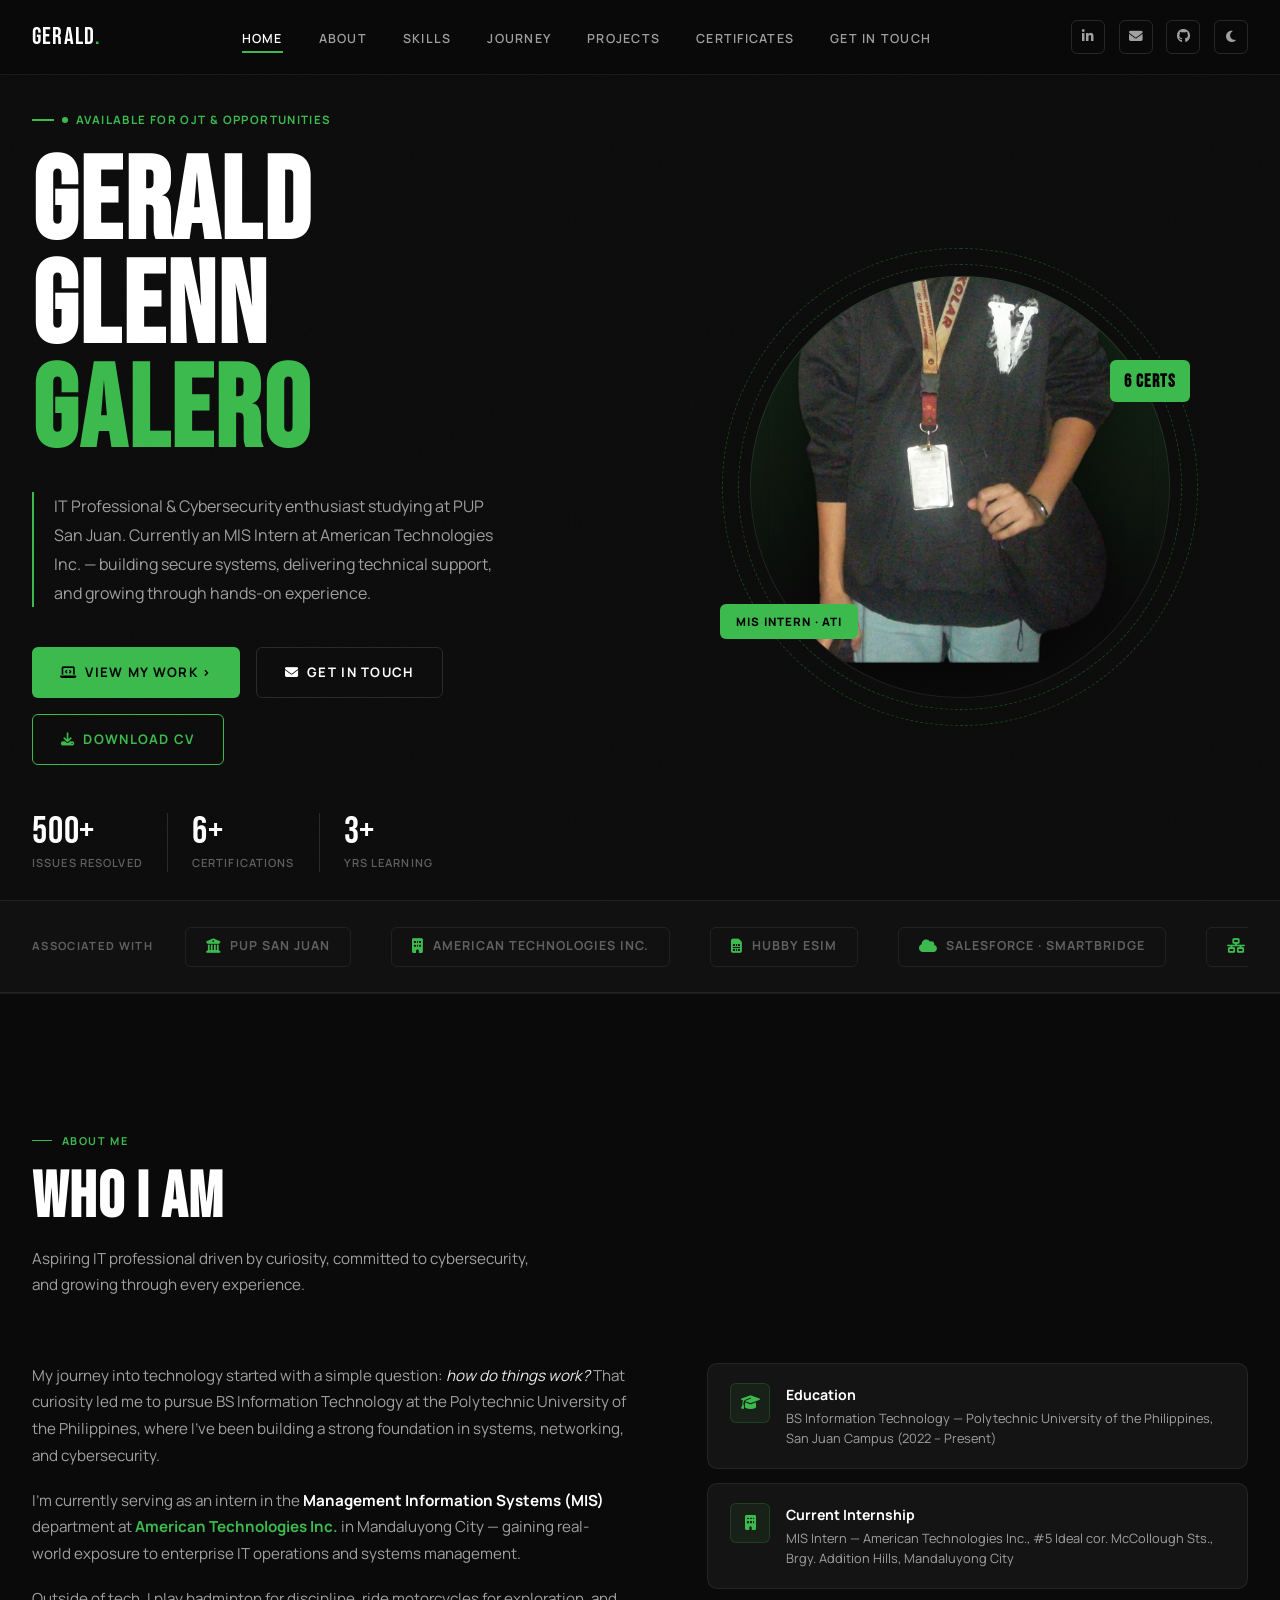
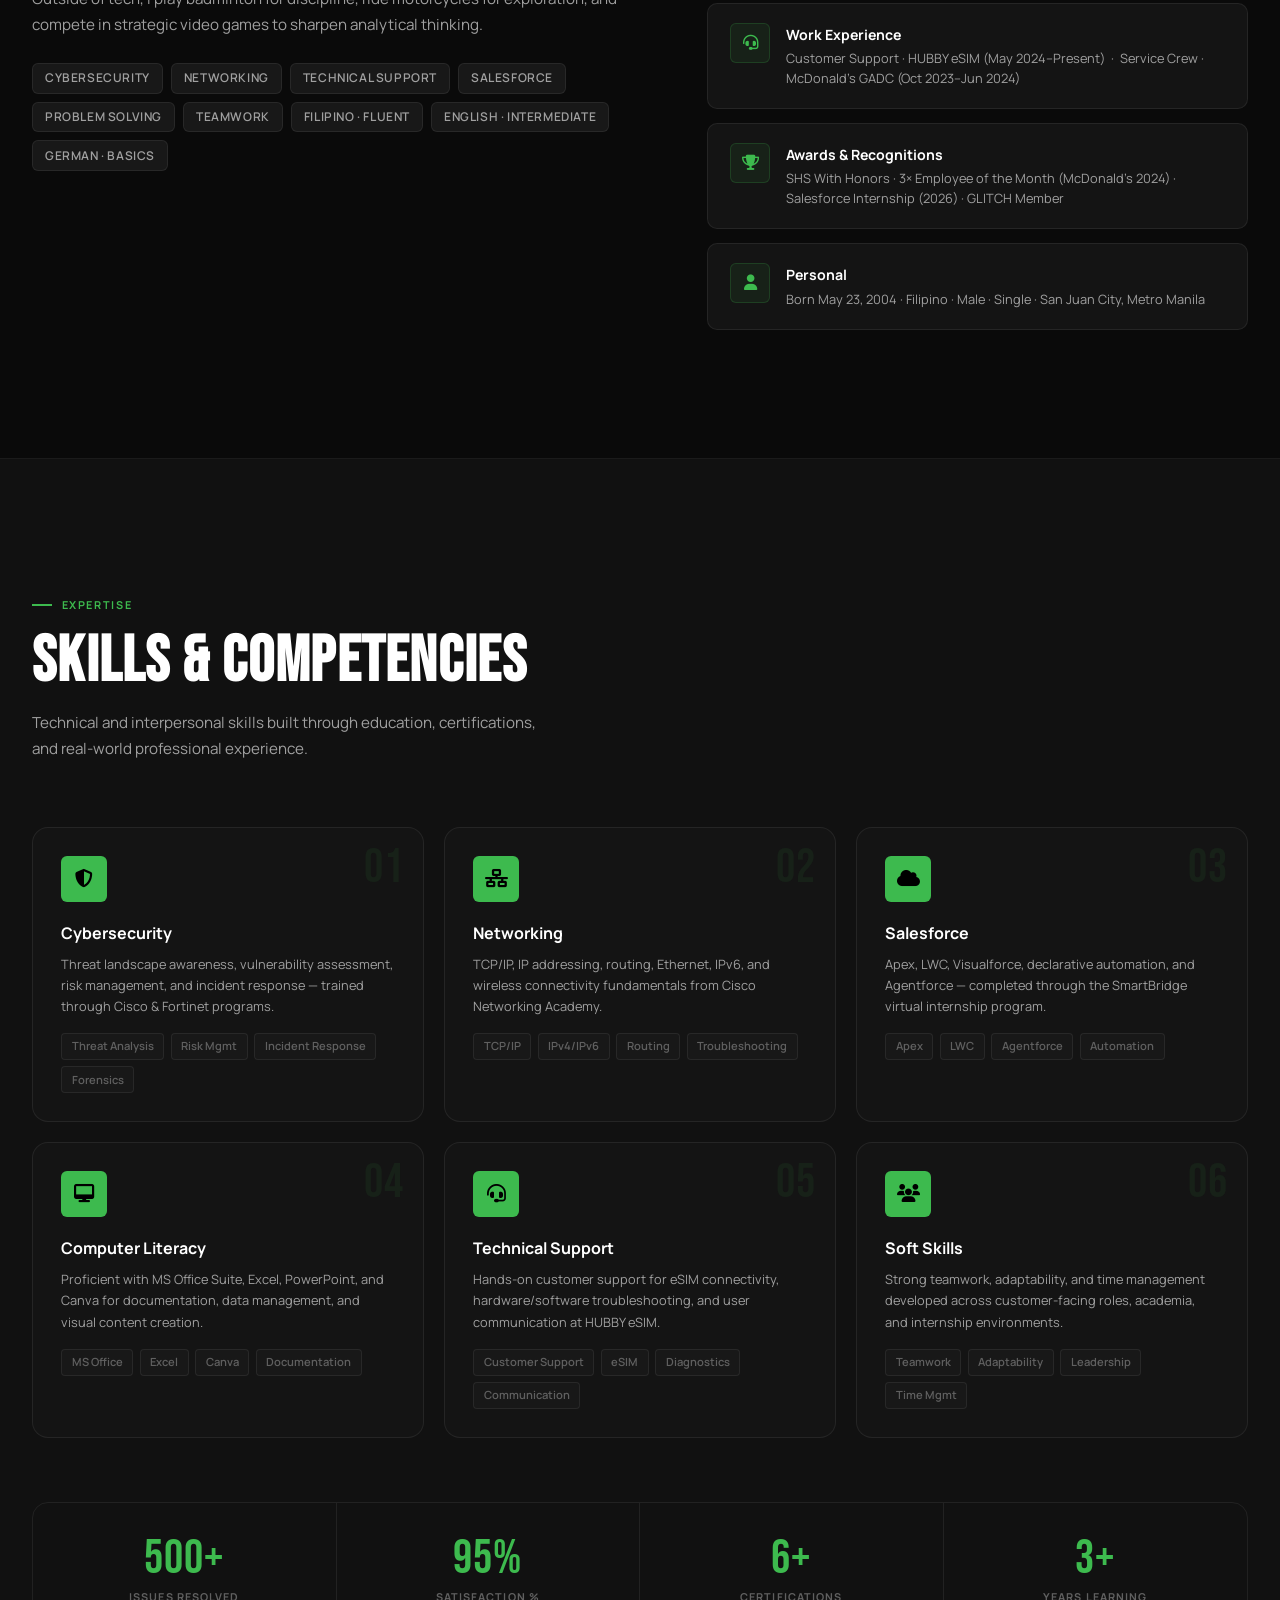
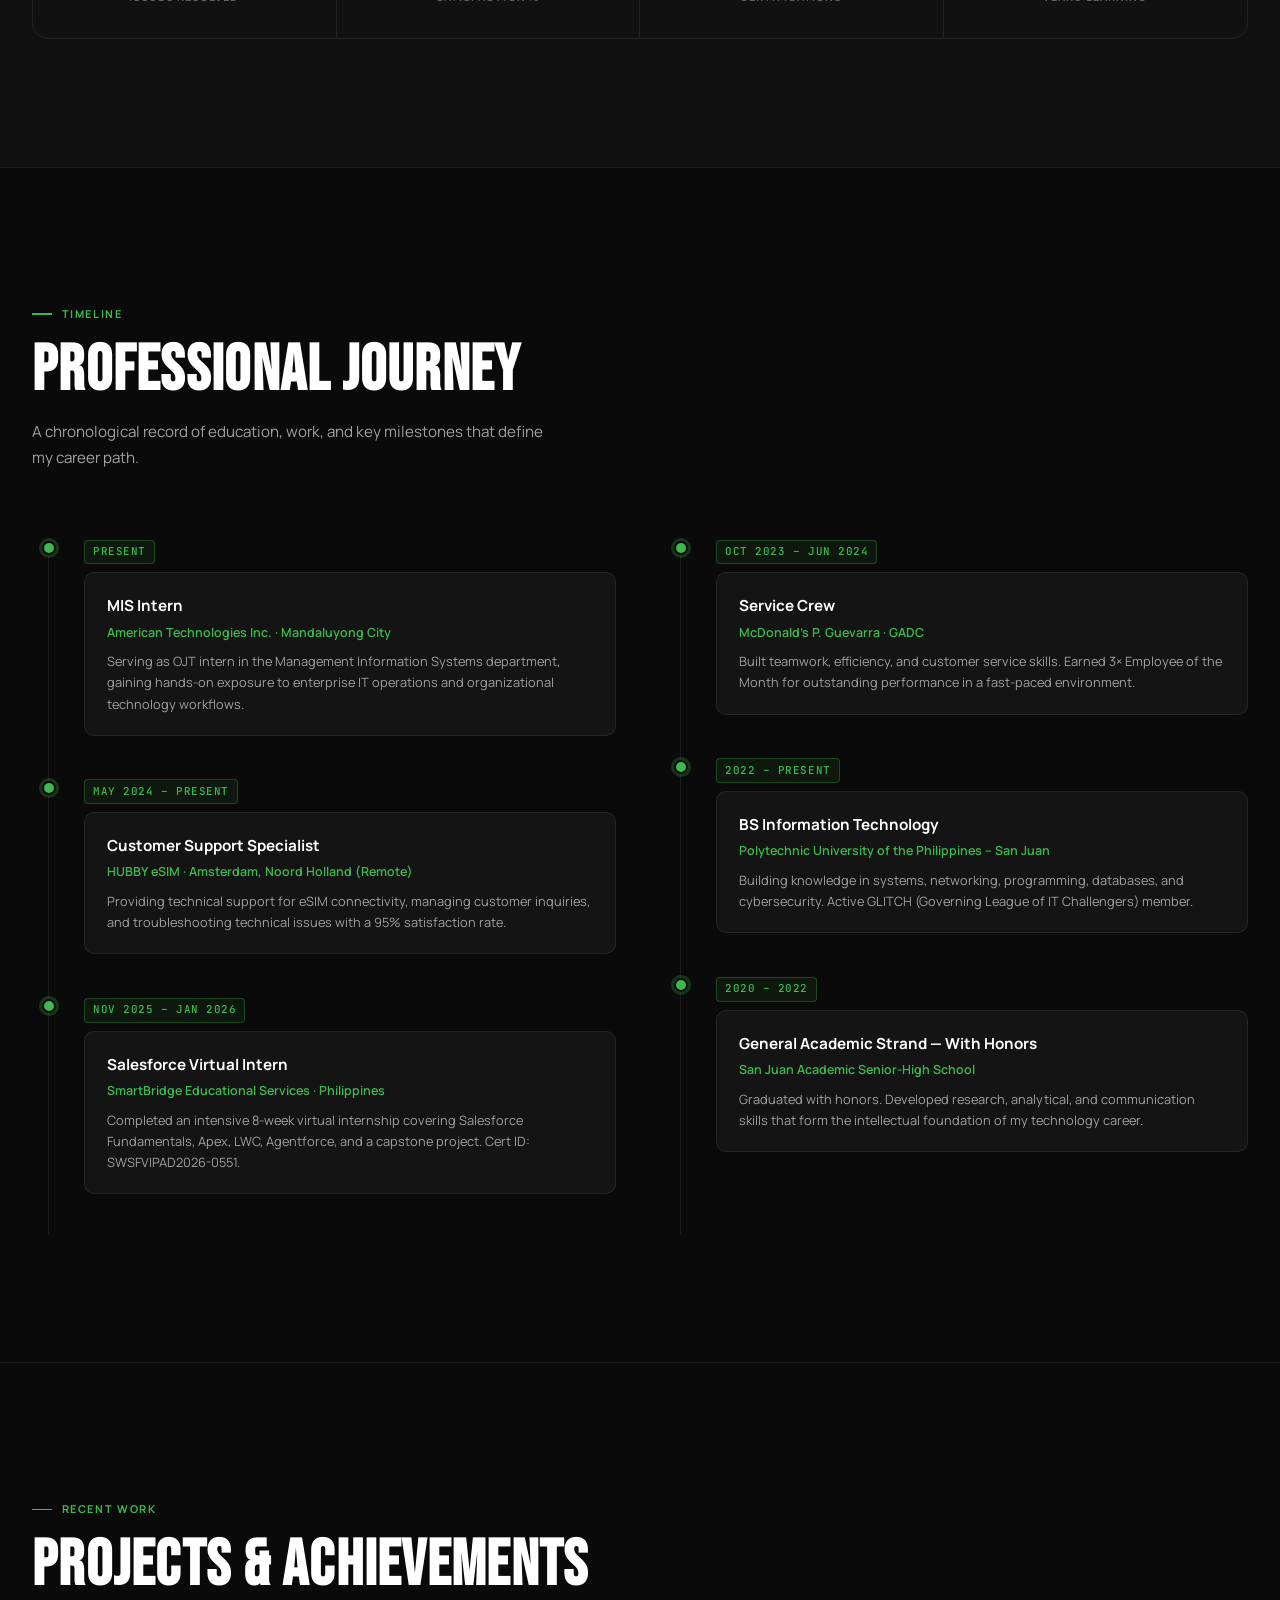
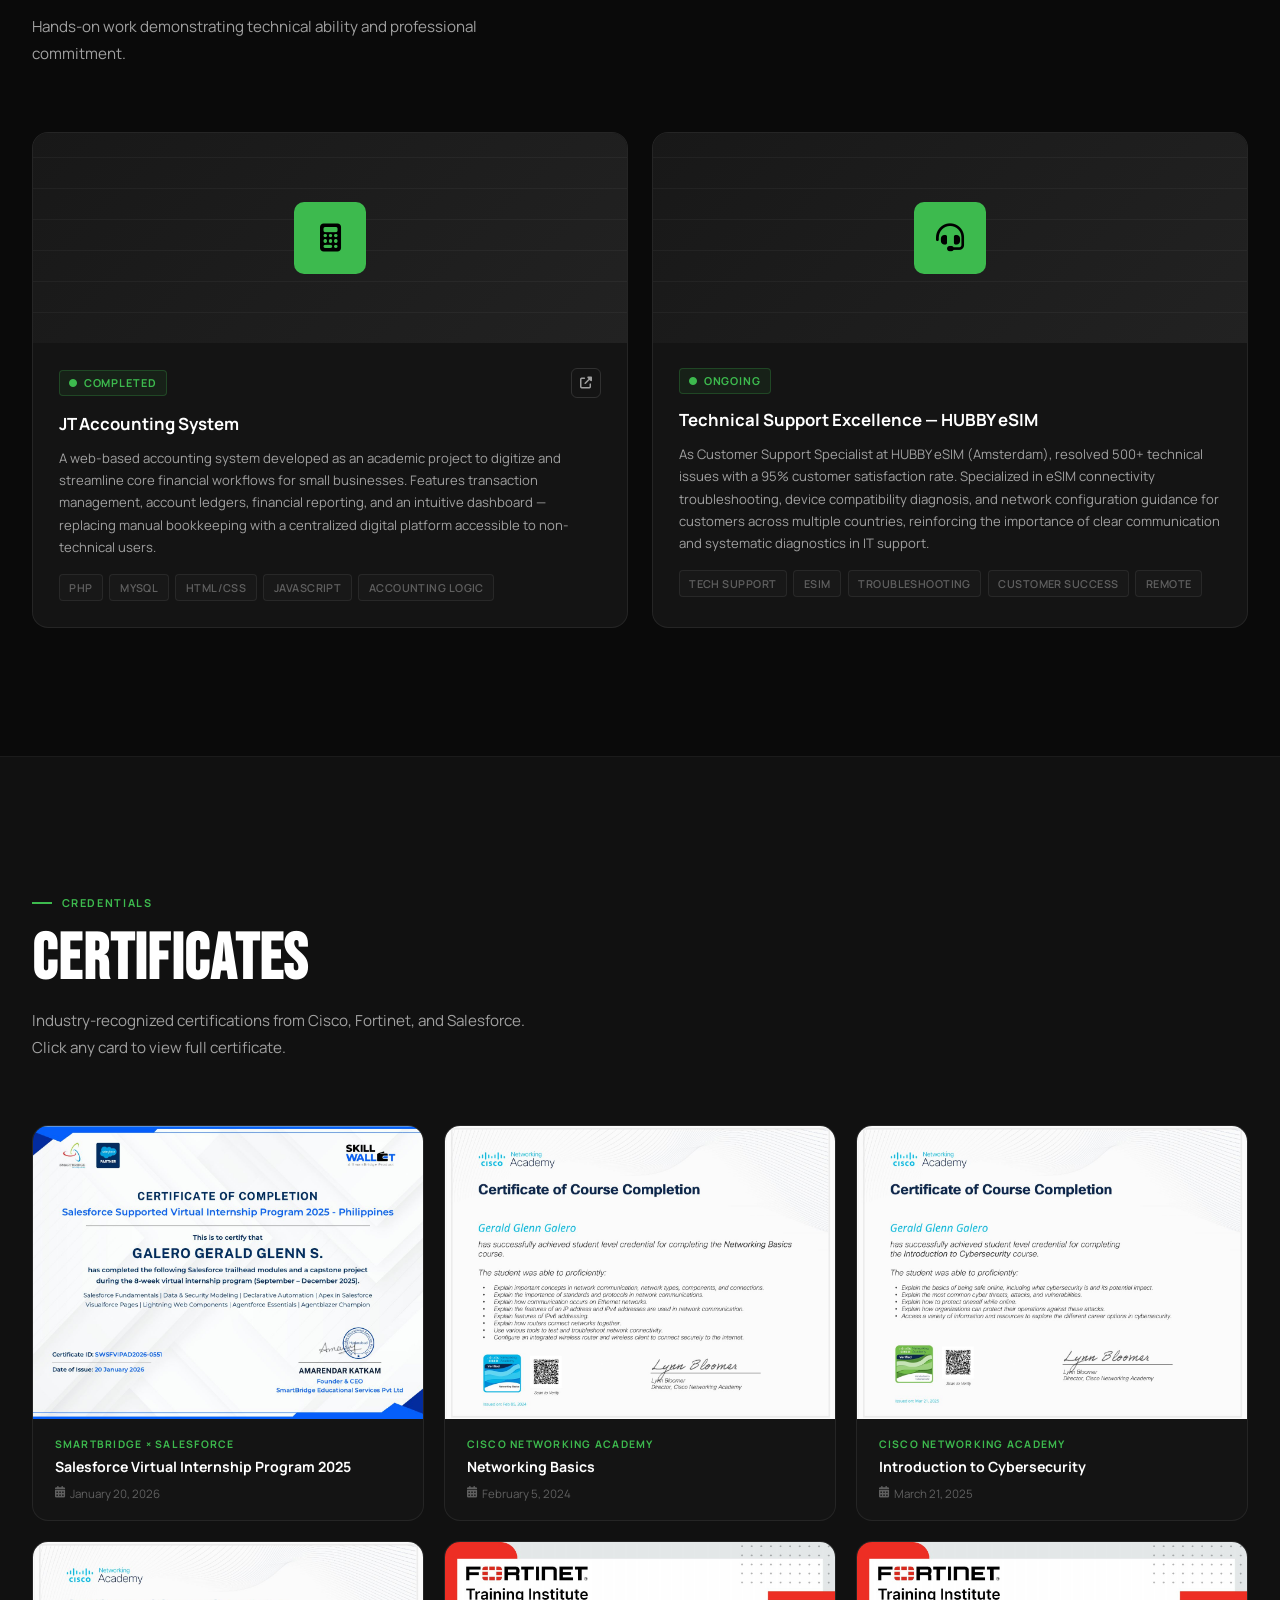
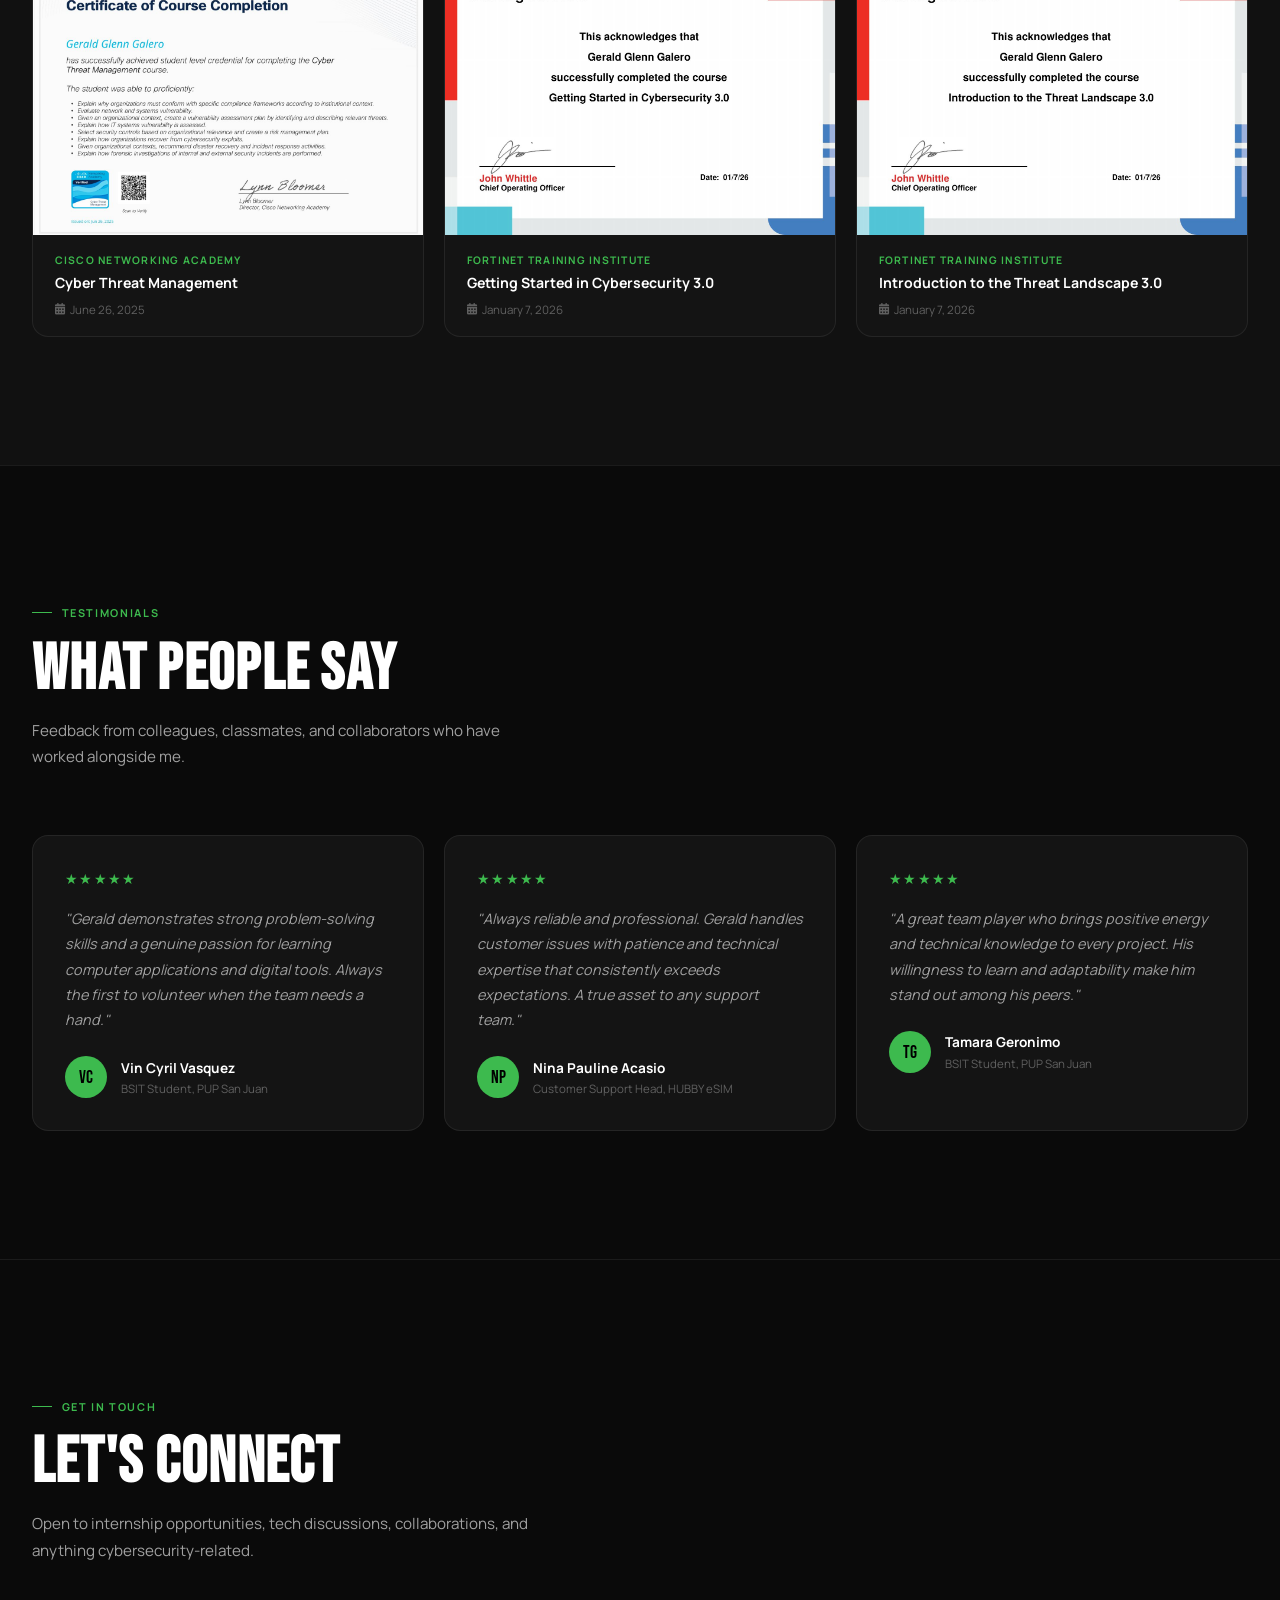
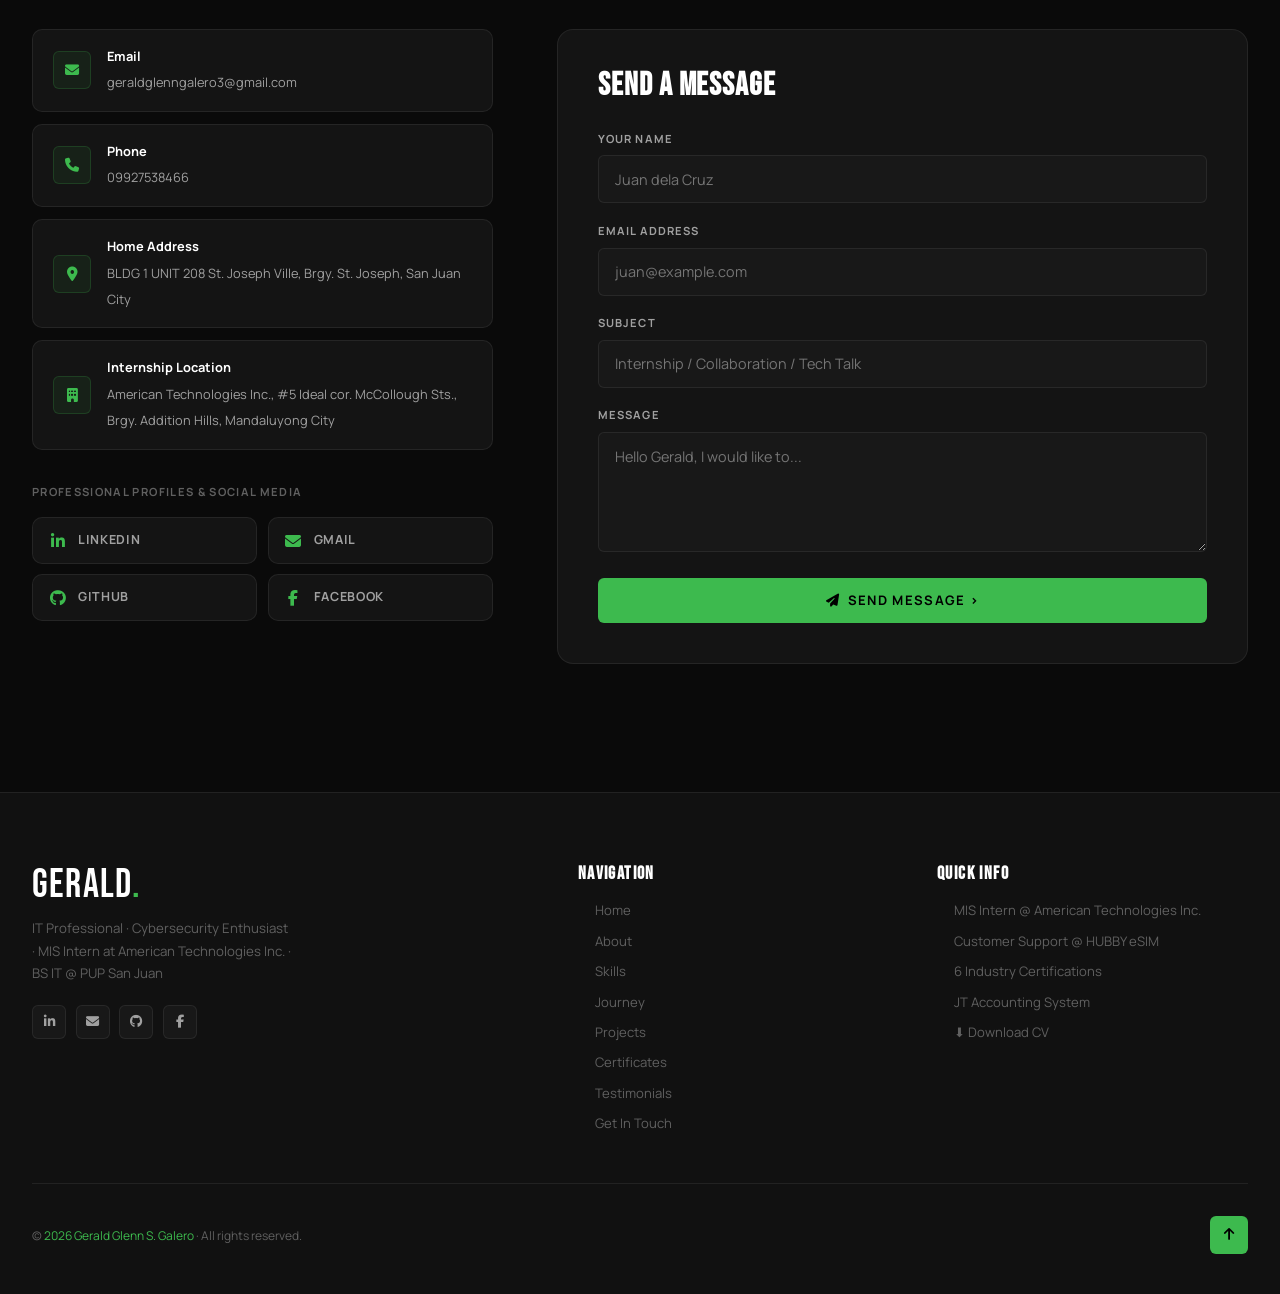
==== commit 1ebce943: "Update new design.html" ====
--- a/index.html
+++ b/index.html
@@ -1,1104 +1,1303 @@
-<!DOCTYPE html>
-<html lang="en" data-theme="dark">
-<head>
-<meta charset="UTF-8">
-<meta name="viewport" content="width=device-width, initial-scale=1.0">
-<title>Gerald Glenn Galero | IT Professional</title>
-<meta name="description" content="Portfolio of Gerald Glenn Galero — IT Professional, Cybersecurity Enthusiast, MIS Intern at American Technologies Inc.">
-<link rel="preconnect" href="https://fonts.googleapis.com">
-<link rel="preconnect" href="https://fonts.gstatic.com" crossorigin>
-<link href="https://fonts.googleapis.com/css2?family=Syne:wght@400;600;700;800&family=Outfit:wght@300;400;500;600&family=JetBrains+Mono:wght@400;600&display=swap" rel="stylesheet">
-<link rel="stylesheet" href="https://cdnjs.cloudflare.com/ajax/libs/font-awesome/6.5.0/css/all.min.css">
-<style>
-/* ===== THEME VARIABLES ===== */
-:root{
-  --bg:#080a0e;--bg2:#0e1117;--bg3:#151921;--bg4:#1c2230;--bg5:#232d3f;
-  --text:#eef2ff;--text2:#9aa5c4;--text3:#5a6785;
-  --accent:#4f8ef7;--accent2:#7eb3ff;--accent-glow:rgba(79,142,247,.22);
-  --green:#34d399;--border:rgba(255,255,255,.07);--border2:rgba(255,255,255,.13);
-  --card-shadow:0 4px 24px rgba(0,0,0,.4);
-  --nav-bg:rgba(8,10,14,.82);
-  --r:0.75rem;--r2:1.25rem;
-  --transition:.25s cubic-bezier(.4,0,.2,1);
-}
-[data-theme="light"]{
-  --bg:#f0f4ff;--bg2:#e8edf8;--bg3:#ffffff;--bg4:#dde4f5;--bg5:#c8d4ed;
-  --text:#0d1226;--text2:#3a4766;--text3:#7a8ab0;
-  --accent:#2563eb;--accent2:#3b82f6;--accent-glow:rgba(37,99,235,.18);
-  --green:#059669;--border:rgba(0,0,0,.09);--border2:rgba(0,0,0,.14);
-  --card-shadow:0 4px 24px rgba(37,99,235,.08);
-  --nav-bg:rgba(240,244,255,.88);
-}
-*,*::before,*::after{margin:0;padding:0;box-sizing:border-box;}
-html{font-size:16px;scroll-behavior:smooth;scroll-padding-top:80px;}
-body{font-family:"Outfit",sans-serif;background:var(--bg);color:var(--text);line-height:1.65;overflow-x:hidden;-webkit-font-smoothing:antialiased;transition:background var(--transition),color var(--transition);}
-h1,h2,h3,h4{font-family:"Syne",sans-serif;line-height:1.15;letter-spacing:-.02em;}
-a{color:var(--accent);text-decoration:none;transition:color var(--transition);}
-a:hover{color:var(--accent2);}
-p{color:var(--text2);line-height:1.75;}
-code{font-family:"JetBrains Mono",monospace;}
-img{max-width:100%;display:block;}
-::-webkit-scrollbar{width:5px;}
-::-webkit-scrollbar-track{background:var(--bg);}
-::-webkit-scrollbar-thumb{background:var(--bg5);border-radius:10px;}
-
-/* ===== NAV ===== */
-nav{
-  position:fixed;top:0;left:0;right:0;z-index:1000;
-  background:var(--nav-bg);
-  backdrop-filter:blur(24px) saturate(200%);
-  border-bottom:1px solid var(--border);
-  transition:background var(--transition),box-shadow var(--transition);
-}
-nav.scrolled{box-shadow:0 4px 32px rgba(0,0,0,.35);}
-.nav-inner{
-  max-width:1300px;margin:0 auto;padding:0 1.75rem;
-  display:flex;align-items:center;justify-content:space-between;height:70px;
-}
-.logo{font-family:"Syne",sans-serif;font-weight:800;font-size:1.3rem;color:var(--text);letter-spacing:-.03em;transition:color var(--transition);}
-.logo span{color:var(--accent);}
-.logo:hover{color:var(--accent);}
-.nav-right{display:flex;align-items:center;gap:1.75rem;}
-.nav-links{display:flex;gap:1.5rem;list-style:none;align-items:center;}
-.nav-link{
-  color:var(--text2);font-size:.8rem;font-weight:600;
-  text-transform:uppercase;letter-spacing:.08em;
-  position:relative;padding:.25rem 0;transition:color var(--transition);
-}
-.nav-link::after{
-  content:"";position:absolute;bottom:0;left:0;right:0;height:2px;
-  background:var(--accent);transform:scaleX(0);transform-origin:left;
-  transition:transform var(--transition);
-}
-.nav-link:hover,.nav-link.active{color:var(--text);}
-.nav-link.active::after,.nav-link:hover::after{transform:scaleX(1);}
-.theme-btn{
-  width:38px;height:38px;border-radius:10px;border:1px solid var(--border2);
-  background:var(--bg3);color:var(--text2);cursor:pointer;
-  display:flex;align-items:center;justify-content:center;font-size:.9rem;
-  transition:all var(--transition);flex-shrink:0;
-}
-.theme-btn:hover{background:var(--accent);color:#fff;border-color:var(--accent);}
-.hamburger{display:none;background:none;border:none;color:var(--text);font-size:1.3rem;cursor:pointer;transition:color var(--transition);}
-.hamburger:hover{color:var(--accent);}
-
-/* ===== HERO ===== */
-#home{min-height:100vh;display:flex;align-items:center;position:relative;overflow:hidden;padding-top:70px;}
-.hero-noise{
-  position:absolute;inset:0;pointer-events:none;
-  background-image:url("data:image/svg+xml,%3Csvg viewBox='0 0 256 256' xmlns='http://www.w3.org/2000/svg'%3E%3Cfilter id='noise'%3E%3CfeTurbulence type='fractalNoise' baseFrequency='0.9' numOctaves='4' stitchTiles='stitch'/%3E%3C/filter%3E%3Crect width='100%25' height='100%25' filter='url(%23noise)' opacity='0.03'/%3E%3C/svg%3E");
-  opacity:.4;
-}
-.hero-glow{
-  position:absolute;inset:0;pointer-events:none;
-  background:radial-gradient(ellipse 65% 55% at 80% 50%,rgba(79,142,247,.1) 0%,transparent 60%),
-             radial-gradient(ellipse 35% 35% at 15% 25%,rgba(126,179,255,.05) 0%,transparent 50%);
-}
-.hero-grid{
-  max-width:1300px;margin:0 auto;padding:2rem 1.75rem;
-  display:grid;grid-template-columns:1fr 1fr;
-  gap:3rem;align-items:center;width:100%;position:relative;z-index:1;
-}
-.hero-left{padding:2rem 0;}
-.badge{
-  display:inline-flex;align-items:center;gap:.5rem;
-  padding:.3rem .9rem;background:var(--bg3);border:1px solid var(--border2);
-  border-radius:100px;font-size:.75rem;font-weight:600;color:var(--text2);
-  margin-bottom:1.75rem;letter-spacing:.03em;
-  animation:fadeDown .7s ease both;
-}
-.badge-dot{width:7px;height:7px;background:var(--green);border-radius:50%;animation:pulse 2.5s ease infinite;}
-@keyframes pulse{0%,100%{box-shadow:0 0 0 0 rgba(52,211,153,.5);}50%{box-shadow:0 0 0 6px rgba(52,211,153,0);}}
-.hero-title{font-size:clamp(2.5rem,5vw,4rem);font-weight:800;line-height:1.05;margin-bottom:1.25rem;animation:fadeUp .7s ease .1s both;}
-.hero-title .name{display:block;color:var(--text);}
-.hero-title .role{display:block;color:var(--accent);font-style:italic;}
-.hero-sub{font-size:1rem;color:var(--text2);line-height:1.75;max-width:480px;margin-bottom:2rem;animation:fadeUp .7s ease .2s both;}
-.hero-chips{display:flex;flex-wrap:wrap;gap:.6rem;margin-bottom:2rem;animation:fadeUp .7s ease .25s both;}
-.chip{
-  display:flex;align-items:center;gap:.4rem;
-  padding:.3rem .75rem;background:var(--bg3);border:1px solid var(--border);
-  border-radius:6px;font-size:.78rem;color:var(--text2);
-  transition:all var(--transition);
-}
-.chip i{color:var(--accent);font-size:.7rem;}
-.hero-btns{display:flex;gap:.85rem;flex-wrap:wrap;animation:fadeUp .7s ease .3s both;}
-.btn{
-  display:inline-flex;align-items:center;gap:.45rem;
-  padding:.8rem 1.6rem;font-family:"Outfit",sans-serif;
-  font-size:.9rem;font-weight:600;border-radius:10px;border:none;
-  cursor:pointer;transition:all var(--transition);white-space:nowrap;
-}
-.btn-primary{background:var(--accent);color:#fff;box-shadow:0 4px 18px var(--accent-glow);}
-.btn-primary:hover{background:var(--accent2);color:#fff;transform:translateY(-2px);box-shadow:0 8px 26px var(--accent-glow);}
-.btn-ghost{background:var(--bg3);color:var(--text);border:1px solid var(--border2);}
-.btn-ghost:hover{background:var(--bg4);border-color:var(--accent);transform:translateY(-2px);}
-.btn-outline{background:transparent;color:var(--accent);border:1.5px solid var(--accent);}
-.btn-outline:hover{background:var(--accent);color:#fff;transform:translateY(-2px);}
-.btn-sm{padding:.55rem 1.1rem;font-size:.82rem;}
-
-/* ===== HERO PHOTO ===== */
-.hero-right{position:relative;display:flex;justify-content:center;align-items:flex-end;animation:fadeUp .9s ease .15s both;}
-.photo-wrap{position:relative;width:100%;max-width:440px;}
-.photo-bg{
-  position:absolute;bottom:0;left:50%;transform:translateX(-50%);
-  width:88%;height:92%;border-radius:50% 50% 48% 52%/48% 48% 52% 52%;
-  background:linear-gradient(145deg,rgba(79,142,247,.18),rgba(79,142,247,.04));
-  border:1px solid rgba(79,142,247,.15);
-  animation:morphBlob 9s ease-in-out infinite;
-}
-@keyframes morphBlob{
-  0%,100%{border-radius:50% 50% 48% 52%/48% 48% 52% 52%;}
-  33%{border-radius:58% 42% 55% 45%/42% 58% 42% 58%;}
-  66%{border-radius:42% 58% 45% 55%/58% 42% 58% 42%;}
-}
-.photo-ring{position:absolute;bottom:8%;right:-5px;width:120px;height:120px;border:1.5px solid rgba(79,142,247,.25);border-radius:50%;}
-.photo-ring2{position:absolute;top:12%;left:5px;width:70px;height:70px;border:1px solid rgba(79,142,247,.15);border-radius:50%;}
-.photo-img{position:relative;z-index:2;width:100%;filter:drop-shadow(0 24px 48px rgba(0,0,0,.5));}
-.float-card{
-  position:absolute;z-index:3;
-  background:var(--bg3);border:1px solid var(--border2);
-  border-radius:14px;padding:.85rem 1.1rem;
-  display:flex;align-items:center;gap:.7rem;
-  box-shadow:0 8px 28px rgba(0,0,0,.35);
-  backdrop-filter:blur(12px);
-}
-.float-card.fc1{bottom:18%;left:-18px;}
-.float-card.fc2{top:22%;right:-12px;}
-.float-card-icon{
-  width:36px;height:36px;border-radius:9px;flex-shrink:0;
-  background:linear-gradient(135deg,var(--accent),var(--accent2));
-  display:flex;align-items:center;justify-content:center;color:#fff;font-size:.9rem;
-}
-.float-card-text strong{display:block;font-family:"Syne",sans-serif;font-size:.85rem;color:var(--text);}
-.float-card-text span{font-size:.72rem;color:var(--text3);}
-.float-card.fc2 .big{font-family:"JetBrains Mono",monospace;font-weight:700;font-size:1.5rem;color:var(--accent);line-height:1;}
-.float-card.fc2 .lbl{font-size:.7rem;color:var(--text3);margin-top:.1rem;}
-
-/* ===== SHARED ===== */
-.section{padding:7rem 0;}
-.container{max-width:1300px;margin:0 auto;padding:0 1.75rem;}
-.section-eyebrow{
-  display:inline-flex;align-items:center;gap:.5rem;
-  font-size:.72rem;font-weight:700;text-transform:uppercase;
-  letter-spacing:.15em;color:var(--accent);margin-bottom:.85rem;
-}
-.section-eyebrow::before{content:"";width:24px;height:2px;background:var(--accent);border-radius:2px;}
-.section-title{font-size:clamp(1.9rem,3.2vw,2.6rem);font-weight:800;margin-bottom:.9rem;}
-.section-desc{font-size:.98rem;color:var(--text2);max-width:540px;}
-.section-header{margin-bottom:3.5rem;}
-.divider{height:1px;background:var(--border);}
-.accent-text{color:var(--accent);}
-.card{
-  background:var(--bg3);border:1px solid var(--border);
-  border-radius:var(--r2);padding:2rem;
-  transition:all var(--transition);position:relative;overflow:hidden;
-}
-.card::before{
-  content:"";position:absolute;top:0;left:0;right:0;height:2.5px;
-  background:linear-gradient(90deg,var(--accent),var(--accent2));
-  transform:scaleX(0);transform-origin:left;transition:transform var(--transition);
-}
-.card:hover{transform:translateY(-4px);border-color:var(--border2);box-shadow:var(--card-shadow);}
-.card:hover::before{transform:scaleX(1);}
-
-/* ===== ABOUT ===== */
-.about-grid{display:grid;grid-template-columns:1fr 1fr;gap:3rem;align-items:start;}
-.about-text p{margin-bottom:1.2rem;}
-.about-text p:last-child{margin-bottom:0;}
-.tag-cloud{display:flex;flex-wrap:wrap;gap:.55rem;margin-top:1.5rem;}
-.tag{
-  padding:.3rem .75rem;background:var(--bg4);border:1px solid var(--border);
-  border-radius:6px;font-size:.78rem;color:var(--text2);cursor:default;
-  transition:all var(--transition);
-}
-.tag:hover{background:var(--accent);color:#fff;border-color:var(--accent);}
-.info-stack{display:flex;flex-direction:column;gap:.85rem;}
-.info-row{
-  display:flex;align-items:flex-start;gap:1rem;
-  padding:1.2rem 1.35rem;background:var(--bg3);border:1px solid var(--border);
-  border-radius:12px;transition:all var(--transition);
-}
-.info-row:hover{border-color:var(--accent);transform:translateX(4px);}
-.info-icon{
-  width:42px;height:42px;flex-shrink:0;
-  background:rgba(79,142,247,.1);border:1px solid rgba(79,142,247,.2);
-  border-radius:10px;display:flex;align-items:center;justify-content:center;
-  color:var(--accent);font-size:1rem;
-}
-.info-row h4{font-family:"Syne",sans-serif;font-size:.9rem;font-weight:700;color:var(--text);margin-bottom:.2rem;}
-.info-row p{font-size:.83rem;color:var(--text2);margin:0;line-height:1.55;}
-
-/* ===== SKILLS ===== */
-#skills{background:var(--bg2);}
-.skills-grid{display:grid;grid-template-columns:repeat(3,1fr);gap:1.4rem;}
-.skill-card{
-  background:var(--bg3);border:1px solid var(--border);
-  border-radius:var(--r2);padding:1.75rem;position:relative;overflow:hidden;transition:all .35s;
-}
-.skill-card::after{
-  content:"";position:absolute;top:0;left:0;right:0;height:3px;
-  background:linear-gradient(90deg,var(--accent),var(--accent2));
-  transform:scaleX(0);transform-origin:left;transition:transform .35s;
-}
-.skill-card:hover{transform:translateY(-5px);border-color:var(--border2);box-shadow:var(--card-shadow);}
-.skill-card:hover::after{transform:scaleX(1);}
-.skill-icon{
-  width:48px;height:48px;background:linear-gradient(135deg,var(--accent),var(--accent2));
-  border-radius:12px;display:flex;align-items:center;justify-content:center;
-  font-size:1.2rem;color:#fff;margin-bottom:1.1rem;transition:transform .3s;
-}
-.skill-card:hover .skill-icon{transform:rotate(-8deg) scale(1.1);}
-.skill-card h3{font-size:1.05rem;font-weight:700;margin-bottom:.5rem;}
-.skill-card p{font-size:.83rem;color:var(--text2);margin-bottom:1.1rem;}
-.tags{display:flex;flex-wrap:wrap;gap:.4rem;}
-.stag{
-  padding:.2rem .6rem;background:var(--bg4);border:1px solid var(--border);
-  border-radius:5px;font-size:.72rem;color:var(--text3);
-}
-.stats-row{display:grid;grid-template-columns:repeat(4,1fr);gap:1.25rem;margin-top:3rem;}
-.stat-box{
-  text-align:center;padding:1.75rem 1rem;
-  background:var(--bg3);border:1px solid var(--border);
-  border-radius:var(--r2);transition:all var(--transition);
-}
-.stat-box:hover{transform:translateY(-4px);border-color:var(--accent);}
-.stat-num{font-family:"JetBrains Mono",monospace;font-size:2.25rem;font-weight:700;color:var(--accent);line-height:1;margin-bottom:.4rem;}
-.stat-lbl{font-size:.73rem;color:var(--text3);text-transform:uppercase;letter-spacing:.08em;font-weight:600;}
-
-/* ===== TIMELINE ===== */
-.timeline{position:relative;max-width:780px;margin:0 auto;}
-.timeline::before{
-  content:"";position:absolute;left:22px;top:6px;bottom:0;
-  width:2px;background:linear-gradient(to bottom,var(--accent),transparent);
-}
-.tl-item{position:relative;padding-left:68px;margin-bottom:2.75rem;}
-.tl-dot{
-  position:absolute;left:14px;top:5px;
-  width:18px;height:18px;background:var(--accent);
-  border:3px solid var(--bg);border-radius:50%;
-  box-shadow:0 0 0 4px var(--accent-glow);z-index:1;
-}
-.tl-badge{
-  display:inline-block;padding:.18rem .65rem;
-  background:rgba(79,142,247,.1);border:1px solid rgba(79,142,247,.25);
-  border-radius:5px;font-size:.68rem;font-weight:700;
-  color:var(--accent);text-transform:uppercase;letter-spacing:.07em;margin-bottom:.65rem;
-}
-.tl-box{
-  background:var(--bg3);border:1px solid var(--border);
-  border-radius:var(--r2);padding:1.4rem 1.6rem;transition:all var(--transition);
-}
-.tl-box:hover{border-color:var(--border2);transform:translateX(5px);}
-.tl-box h3{font-size:1.05rem;font-weight:700;margin-bottom:.2rem;}
-.tl-org{font-size:.82rem;color:var(--accent);font-weight:600;margin-bottom:.55rem;}
-.tl-desc{font-size:.84rem;color:var(--text2);line-height:1.7;}
-
-/* ===== PROJECTS ===== */
-.projects-grid{display:grid;grid-template-columns:repeat(2,1fr);gap:1.75rem;}
-.proj-card{
-  background:var(--bg3);border:1px solid var(--border);
-  border-radius:var(--r2);overflow:hidden;transition:all .35s;
-}
-.proj-card:hover{transform:translateY(-5px);border-color:var(--accent);box-shadow:var(--card-shadow);}
-.proj-preview{
-  height:200px;background:var(--bg4);
-  display:flex;align-items:center;justify-content:center;
-  position:relative;overflow:hidden;
-}
-.proj-preview iframe{
-  width:200%;height:200%;transform:scale(0.5) translate(-50%,-50%);
-  transform-origin:top left;border:none;pointer-events:none;
-}
-.proj-preview-placeholder{
-  display:flex;flex-direction:column;align-items:center;justify-content:center;gap:1rem;
-  width:100%;height:100%;
-  background:linear-gradient(135deg,var(--bg4),var(--bg5));
-}
-.proj-preview-placeholder i{font-size:2.5rem;color:var(--accent);opacity:.6;}
-.proj-preview-placeholder span{font-size:.82rem;color:var(--text3);}
-.proj-body{padding:1.5rem;}
-.proj-top{display:flex;align-items:flex-start;justify-content:space-between;gap:1rem;margin-bottom:.75rem;}
-.proj-icon{
-  width:44px;height:44px;flex-shrink:0;
-  background:linear-gradient(135deg,var(--accent),var(--accent2));
-  border-radius:11px;display:flex;align-items:center;justify-content:center;
-  color:#fff;font-size:1.1rem;
-}
-.proj-links{display:flex;gap:.5rem;}
-.proj-link{
-  width:34px;height:34px;border-radius:8px;
-  background:var(--bg4);border:1px solid var(--border2);
-  display:flex;align-items:center;justify-content:center;
-  color:var(--text2);font-size:.85rem;transition:all var(--transition);
-}
-.proj-link:hover{background:var(--accent);color:#fff;border-color:var(--accent);}
-.proj-body h3{font-size:1.05rem;font-weight:700;margin-bottom:.5rem;}
-.proj-body p{font-size:.84rem;color:var(--text2);margin-bottom:1rem;line-height:1.65;}
-.proj-tags{display:flex;flex-wrap:wrap;gap:.4rem;}
-.ptag{
-  padding:.2rem .6rem;background:var(--bg4);border:1px solid var(--border);
-  border-radius:5px;font-size:.72rem;color:var(--text3);
-}
-.proj-status{
-  display:inline-flex;align-items:center;gap:.35rem;
-  padding:.2rem .65rem;border-radius:5px;font-size:.72rem;font-weight:600;
-  background:rgba(52,211,153,.1);color:var(--green);border:1px solid rgba(52,211,153,.25);
-  margin-bottom:.6rem;
-}
-
-/* ===== CERTIFICATES ===== */
-#certificates{background:var(--bg2);}
-.certs-grid{display:grid;grid-template-columns:repeat(3,1fr);gap:1.6rem;}
-.cert-card{
-  background:var(--bg3);border:1px solid var(--border);
-  border-radius:var(--r2);overflow:hidden;transition:all .35s;cursor:pointer;position:relative;
-}
-.cert-card:hover{transform:translateY(-6px);border-color:var(--accent);box-shadow:var(--card-shadow);}
-.cert-img{aspect-ratio:4/3;overflow:hidden;position:relative;}
-.cert-img img{width:100%;height:100%;object-fit:cover;transition:transform .4s;}
-.cert-card:hover .cert-img img{transform:scale(1.04);}
-.cert-overlay{
-  position:absolute;inset:0;
-  background:linear-gradient(to top,rgba(8,10,14,.85) 0%,transparent 50%);
-  opacity:0;transition:opacity .35s;
-  display:flex;align-items:flex-end;justify-content:flex-end;padding:.85rem;
-}
-.cert-card:hover .cert-overlay{opacity:1;}
-.cert-expand{
-  width:34px;height:34px;background:var(--accent);border-radius:8px;
-  display:flex;align-items:center;justify-content:center;
-  color:#fff;font-size:.8rem;
-}
-.cert-meta{padding:1.1rem 1.35rem;}
-.cert-issuer{font-size:.68rem;font-weight:700;text-transform:uppercase;letter-spacing:.1em;color:var(--accent);margin-bottom:.3rem;}
-.cert-name{font-family:"Syne",sans-serif;font-size:.9rem;font-weight:700;color:var(--text);line-height:1.3;margin-bottom:.45rem;}
-.cert-date{font-size:.74rem;color:var(--text3);display:flex;align-items:center;gap:.35rem;}
-
-/* ===== LIGHTBOX ===== */
-.lightbox{
-  display:none;position:fixed;inset:0;z-index:9999;
-  background:rgba(0,0,0,.93);align-items:center;justify-content:center;padding:2rem;
-}
-.lightbox.open{display:flex;}
-.lb-inner{position:relative;max-width:880px;width:100%;}
-.lb-img{width:100%;border-radius:var(--r2);box-shadow:0 30px 80px rgba(0,0,0,.6);}
-.lb-close{
-  position:absolute;top:-46px;right:0;
-  background:var(--bg3);border:1px solid var(--border2);
-  color:var(--text);font-size:1.1rem;cursor:pointer;
-  width:38px;height:38px;border-radius:8px;
-  display:flex;align-items:center;justify-content:center;
-  transition:all var(--transition);
-}
-.lb-close:hover{background:var(--accent);border-color:var(--accent);}
-
-/* ===== CONTACT ===== */
-.contact-grid{display:grid;grid-template-columns:1fr 1.45fr;gap:3rem;}
-.c-list{display:flex;flex-direction:column;gap:.85rem;}
-.c-row{
-  display:flex;align-items:center;gap:1rem;
-  padding:1rem 1.2rem;background:var(--bg3);border:1px solid var(--border);
-  border-radius:12px;transition:all var(--transition);
-}
-.c-row:hover{border-color:var(--accent);transform:translateX(4px);}
-.c-icon{
-  width:40px;height:40px;flex-shrink:0;
-  background:rgba(79,142,247,.1);border:1px solid rgba(79,142,247,.2);
-  border-radius:10px;display:flex;align-items:center;justify-content:center;
-  color:var(--accent);font-size:.95rem;
-}
-.c-row h4{font-family:"Syne",sans-serif;font-size:.82rem;font-weight:700;color:var(--text);margin-bottom:.12rem;}
-.c-row a,.c-row span{font-size:.82rem;color:var(--text2);}
-.c-row a:hover{color:var(--accent);}
-.social-section{margin-top:1.5rem;}
-.social-section h4{font-family:"Syne",sans-serif;font-size:.85rem;font-weight:700;color:var(--text);margin-bottom:1rem;text-transform:uppercase;letter-spacing:.06em;}
-.social-grid{display:grid;grid-template-columns:repeat(2,1fr);gap:.65rem;}
-.soc-btn{
-  display:flex;align-items:center;gap:.7rem;
-  padding:.75rem 1rem;background:var(--bg3);border:1px solid var(--border);
-  border-radius:10px;color:var(--text2);font-size:.82rem;font-weight:600;
-  transition:all var(--transition);
-}
-.soc-btn i{font-size:1.1rem;width:20px;text-align:center;}
-.soc-btn.li i{color:#0a66c2;}
-.soc-btn.em i{color:var(--accent);}
-.soc-btn.gh i{color:var(--text);}
-.soc-btn.fb i{color:#1877f2;}
-.soc-btn:hover{border-color:var(--accent);background:var(--bg4);color:var(--text);transform:translateY(-2px);}
-.contact-form-wrap{background:var(--bg3);border:1px solid var(--border);border-radius:var(--r2);padding:2.25rem;}
-.contact-form-wrap h3{font-size:1.3rem;font-weight:700;margin-bottom:1.5rem;}
-.form-group{margin-bottom:1.15rem;}
-.form-label{display:block;font-size:.78rem;font-weight:600;color:var(--text);margin-bottom:.4rem;letter-spacing:.02em;}
-.form-input,.form-textarea{
-  width:100%;padding:.8rem 1rem;
-  background:var(--bg4);border:1px solid var(--border);
-  border-radius:8px;color:var(--text);
-  font-family:"Outfit",sans-serif;font-size:.9rem;
-  transition:all var(--transition);
-}
-.form-input:focus,.form-textarea:focus{outline:none;border-color:var(--accent);box-shadow:0 0 0 3px var(--accent-glow);}
-.form-textarea{resize:vertical;min-height:120px;}
-.form-msg{padding:.8rem 1rem;border-radius:8px;font-size:.84rem;margin-top:1rem;display:none;}
-.form-msg.ok{background:rgba(52,211,153,.1);color:var(--green);border:1px solid rgba(52,211,153,.3);display:block;}
-.form-msg.err{background:rgba(248,113,113,.1);color:#f87171;border:1px solid rgba(248,113,113,.3);display:block;}
-
-/* ===== FOOTER ===== */
-footer{background:var(--bg2);border-top:1px solid var(--border);padding:4rem 0 2.25rem;}
-.foot-grid{display:grid;grid-template-columns:1.6fr 1fr 1fr;gap:3rem;margin-bottom:2.75rem;}
-.foot-brand .logo{font-size:1.15rem;display:inline-block;margin-bottom:.65rem;}
-.foot-brand p{font-size:.84rem;color:var(--text3);max-width:280px;line-height:1.7;}
-.foot-soc{display:flex;gap:.6rem;margin-top:1.25rem;}
-.fsoc{
-  width:36px;height:36px;background:var(--bg4);border:1px solid var(--border);
-  border-radius:8px;display:flex;align-items:center;justify-content:center;
-  color:var(--text2);font-size:.85rem;transition:all var(--transition);
-}
-.fsoc:hover{background:var(--accent);color:#fff;border-color:var(--accent);transform:translateY(-2px);}
-.foot-col h4{font-family:"Syne",sans-serif;font-size:.78rem;font-weight:700;text-transform:uppercase;letter-spacing:.1em;color:var(--text);margin-bottom:1.1rem;}
-.foot-links{list-style:none;display:flex;flex-direction:column;gap:.55rem;}
-.foot-links a{font-size:.83rem;color:var(--text3);transition:color var(--transition);}
-.foot-links a:hover{color:var(--accent);}
-.foot-bottom{border-top:1px solid var(--border);padding-top:1.75rem;display:flex;align-items:center;justify-content:space-between;flex-wrap:wrap;gap:1rem;}
-.copyright{font-size:.78rem;color:var(--text3);}
-.back-top{
-  width:40px;height:40px;background:var(--accent);color:#fff;
-  border-radius:10px;border:none;cursor:pointer;
-  display:flex;align-items:center;justify-content:center;
-  transition:all var(--transition);box-shadow:0 4px 16px var(--accent-glow);font-size:.9rem;
-}
-.back-top:hover{transform:translateY(-3px);box-shadow:0 8px 24px var(--accent-glow);}
-.scroll-fab{
-  position:fixed;bottom:1.75rem;right:1.75rem;z-index:999;
-  width:44px;height:44px;background:var(--accent);color:#fff;
-  border-radius:12px;border:none;cursor:pointer;
-  display:flex;align-items:center;justify-content:center;
-  opacity:0;visibility:hidden;transition:all var(--transition);
-  box-shadow:0 4px 18px var(--accent-glow);font-size:.9rem;
-}
-.scroll-fab.show{opacity:1;visibility:visible;}
-.scroll-fab:hover{transform:translateY(-3px);box-shadow:0 8px 28px var(--accent-glow);}
-
-/* ===== ANIMATIONS ===== */
-@keyframes fadeUp{from{opacity:0;transform:translateY(26px);}to{opacity:1;transform:translateY(0);}}
-@keyframes fadeDown{from{opacity:0;transform:translateY(-16px);}to{opacity:1;transform:translateY(0);}}
-.reveal{opacity:0;transform:translateY(22px);transition:opacity .65s ease,transform .65s ease;}
-.reveal.visible{opacity:1;transform:translateY(0);}
-.reveal-delay-1{transition-delay:.1s;}
-.reveal-delay-2{transition-delay:.2s;}
-.reveal-delay-3{transition-delay:.3s;}
-
-/* ===== RESPONSIVE ===== */
-@media(max-width:1100px){
-  .hero-grid{grid-template-columns:1fr 1fr;gap:2rem;}
-  .about-grid,.contact-grid{grid-template-columns:1fr;}
-  .projects-grid{grid-template-columns:1fr;}
-}
-@media(max-width:900px){
-  .hero-grid{grid-template-columns:1fr;}
-  .hero-right{max-width:380px;margin:0 auto;}
-  .skills-grid{grid-template-columns:repeat(2,1fr);}
-  .certs-grid{grid-template-columns:repeat(2,1fr);}
-  .stats-row{grid-template-columns:repeat(2,1fr);}
-  .foot-grid{grid-template-columns:1fr 1fr;}
-}
-@media(max-width:768px){
-  .hamburger{display:block;}
-  .nav-links{
-    display:none;position:absolute;top:70px;left:0;right:0;
-    background:var(--bg2);border-bottom:1px solid var(--border);
-    flex-direction:column;gap:0;padding:.5rem 0;box-shadow:0 8px 24px rgba(0,0,0,.3);
-  }
-  .nav-links.open{display:flex;}
-  .nav-link{padding:.9rem 1.75rem;width:100%;}
-  .section{padding:5rem 0;}
-  .hero-title{font-size:2.4rem;}
-}
-@media(max-width:560px){
-  .skills-grid,.certs-grid{grid-template-columns:1fr;}
-  .social-grid{grid-template-columns:1fr;}
-  .stats-row{grid-template-columns:1fr 1fr;}
-  .foot-grid{grid-template-columns:1fr;}
-  .hero-btns{flex-direction:column;}
-  .btn{width:100%;justify-content:center;}
-}
-</style>
-</head>
-<body>
-
-<!-- NAV -->
-<nav id="nav">
-  <div class="nav-inner">
-    <a href="#home" class="logo">Gerald<span>.</span></a>
-    <div class="nav-right">
-      <ul class="nav-links" id="navLinks">
-        <li><a href="#home" class="nav-link active">Home</a></li>
-        <li><a href="#about" class="nav-link">About</a></li>
-        <li><a href="#skills" class="nav-link">Skills</a></li>
-        <li><a href="#journey" class="nav-link">Journey</a></li>
-        <li><a href="#projects" class="nav-link">Projects</a></li>
-        <li><a href="#certificates" class="nav-link">Certificates</a></li>
-        <li><a href="#contact" class="nav-link">Contact</a></li>
-      </ul>
-      <button class="theme-btn" id="themeBtn" title="Toggle theme" aria-label="Toggle dark/light mode">
-        <i class="fas fa-moon" id="themeIcon"></i>
-      </button>
-      <button class="hamburger" id="ham" aria-label="Menu"><i class="fas fa-bars"></i></button>
-    </div>
-  </div>
-</nav>
-
-<!-- HERO -->
-<section id="home">
-  <div class="hero-noise"></div>
-  <div class="hero-glow"></div>
-  <div class="hero-grid container">
-    <div class="hero-left">
-      <div class="badge"><span class="badge-dot"></span> Open to Opportunities &amp; OJT</div>
-      <h1 class="hero-title">
-        <span class="name">Gerald Glenn</span>
-        <span class="name">S. Galero</span>
-        <span class="role">IT Professional</span>
-      </h1>
-      <p class="hero-sub">Cybersecurity enthusiast, MIS intern at American Technologies Inc., and BS IT student at PUP — building secure, meaningful systems through continuous learning.</p>
-      <div class="hero-chips">
-        <span class="chip"><i class="fas fa-map-marker-alt"></i> San Juan City, Metro Manila</span>
-        <span class="chip"><i class="fas fa-building"></i> Intern @ American Technologies Inc.</span>
-        <span class="chip"><i class="fas fa-shield-alt"></i> Cybersecurity Focus</span>
-      </div>
-      <div class="hero-btns">
-        <a href="#projects" class="btn btn-primary"><i class="fas fa-laptop-code"></i> View Projects</a>
-        <a href="#certificates" class="btn btn-ghost"><i class="fas fa-certificate"></i> Certificates</a>
-        <a href="[data-uri]" download="Galero_Gerald_Glenn_CV.pdf" class="btn btn-outline btn-sm"><i class="fas fa-download"></i> Download CV</a>
-      </div>
-    </div>
-    <div class="hero-right">
-      <div class="photo-wrap">
-        <div class="photo-bg"></div>
-        <div class="photo-ring"></div>
-        <div class="photo-ring2"></div>
-        <img class="photo-img" src="[data-uri]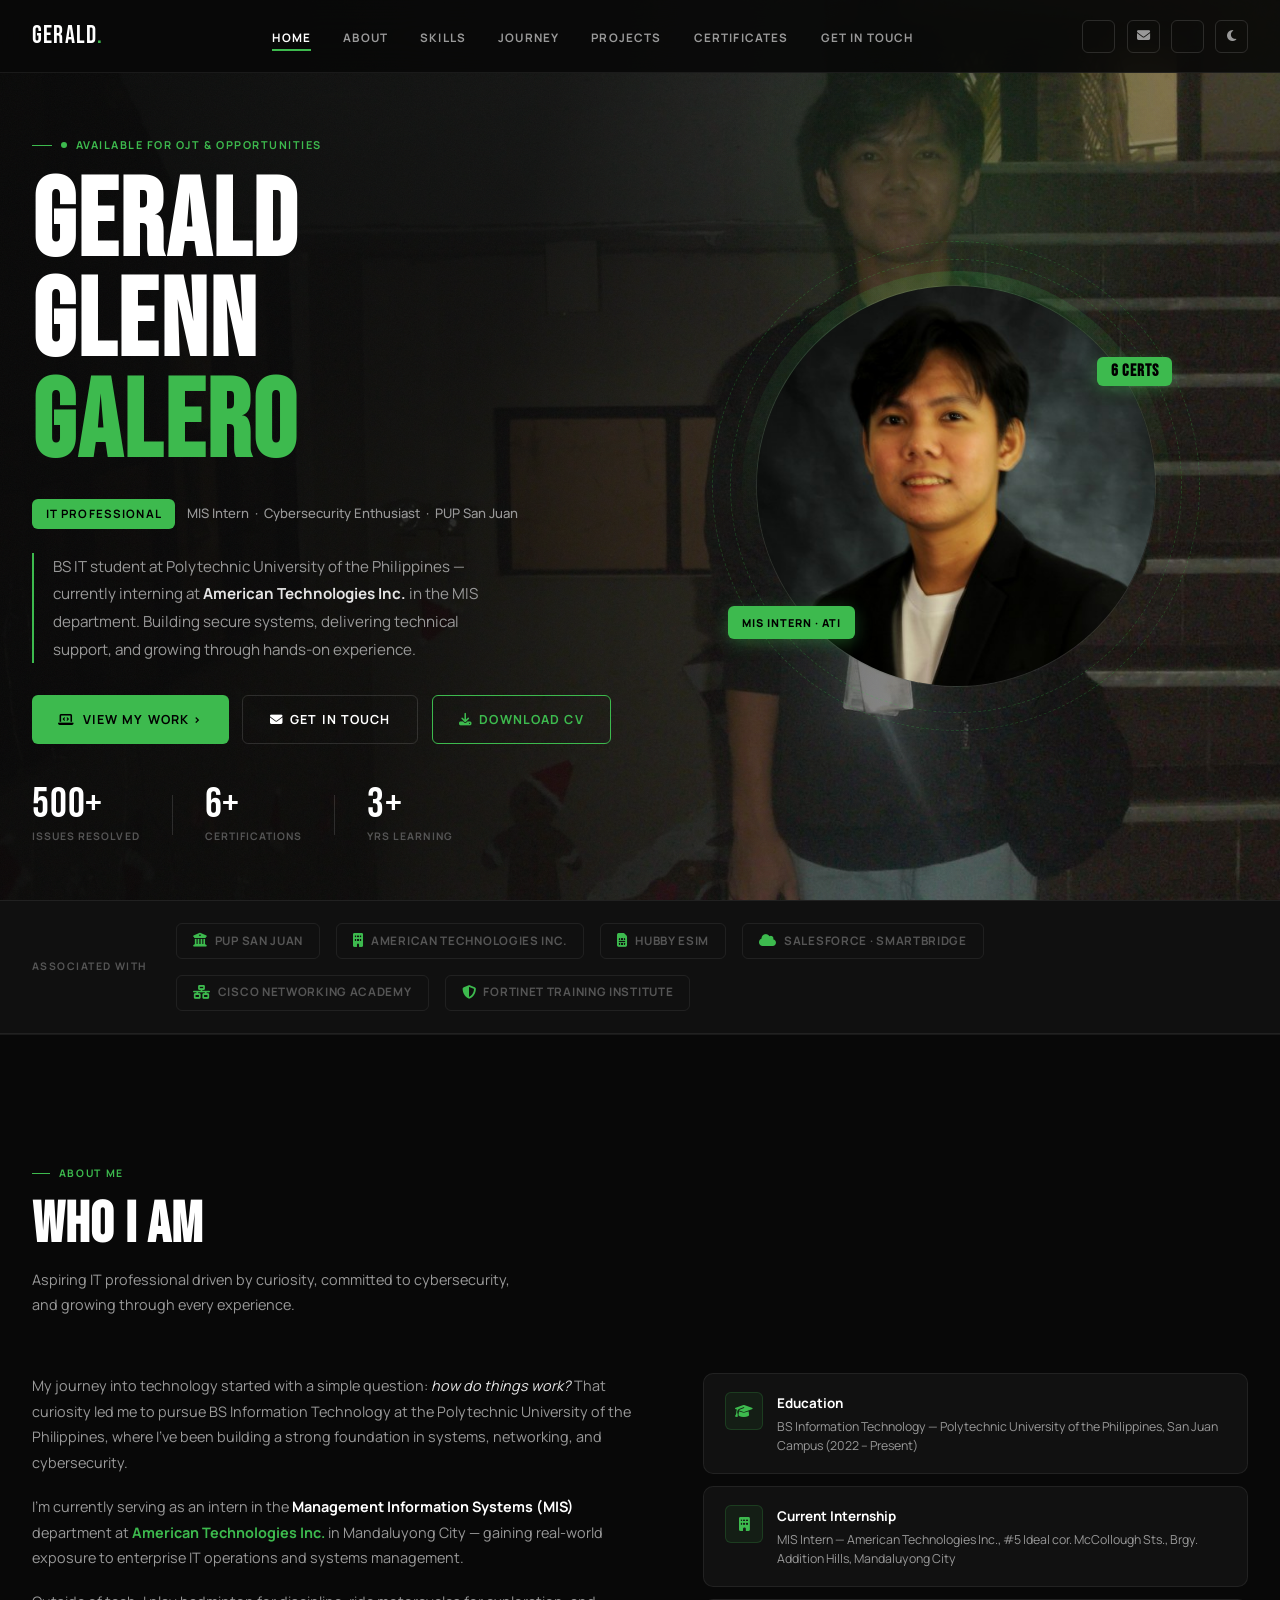
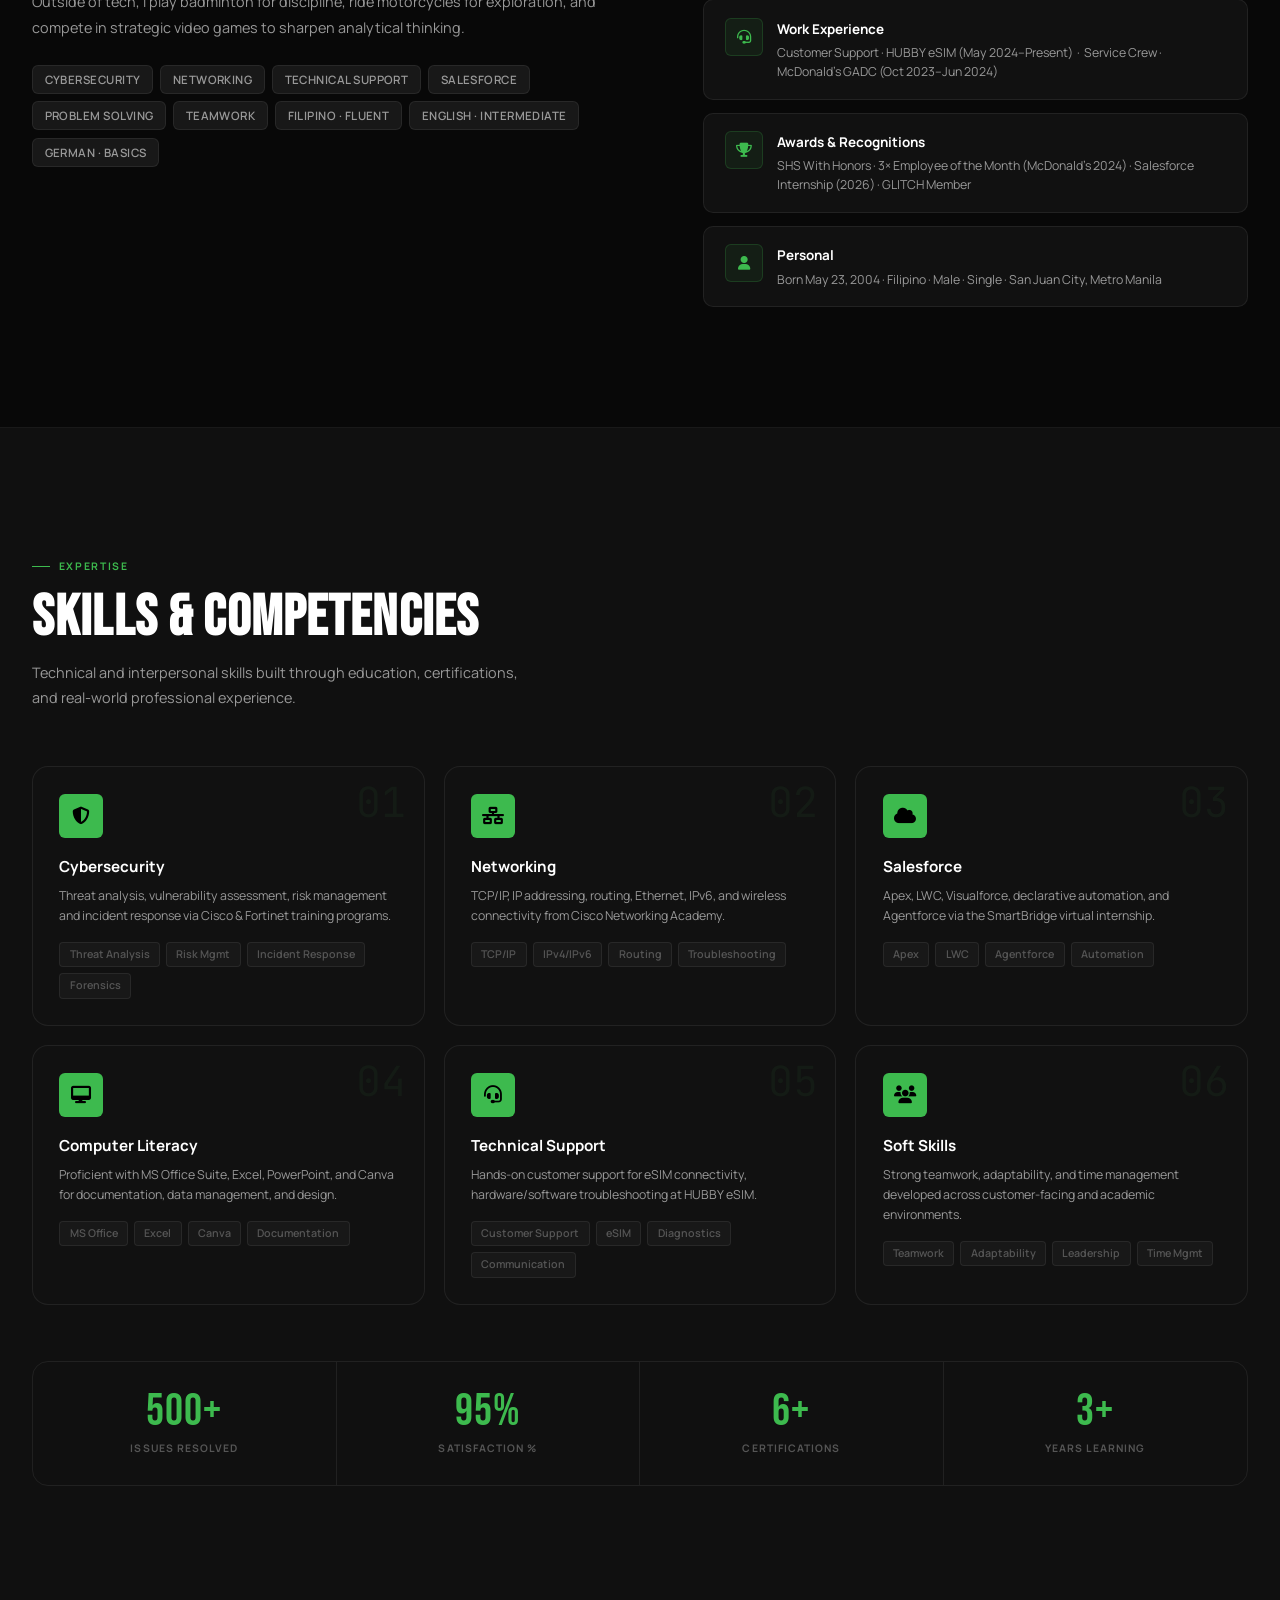
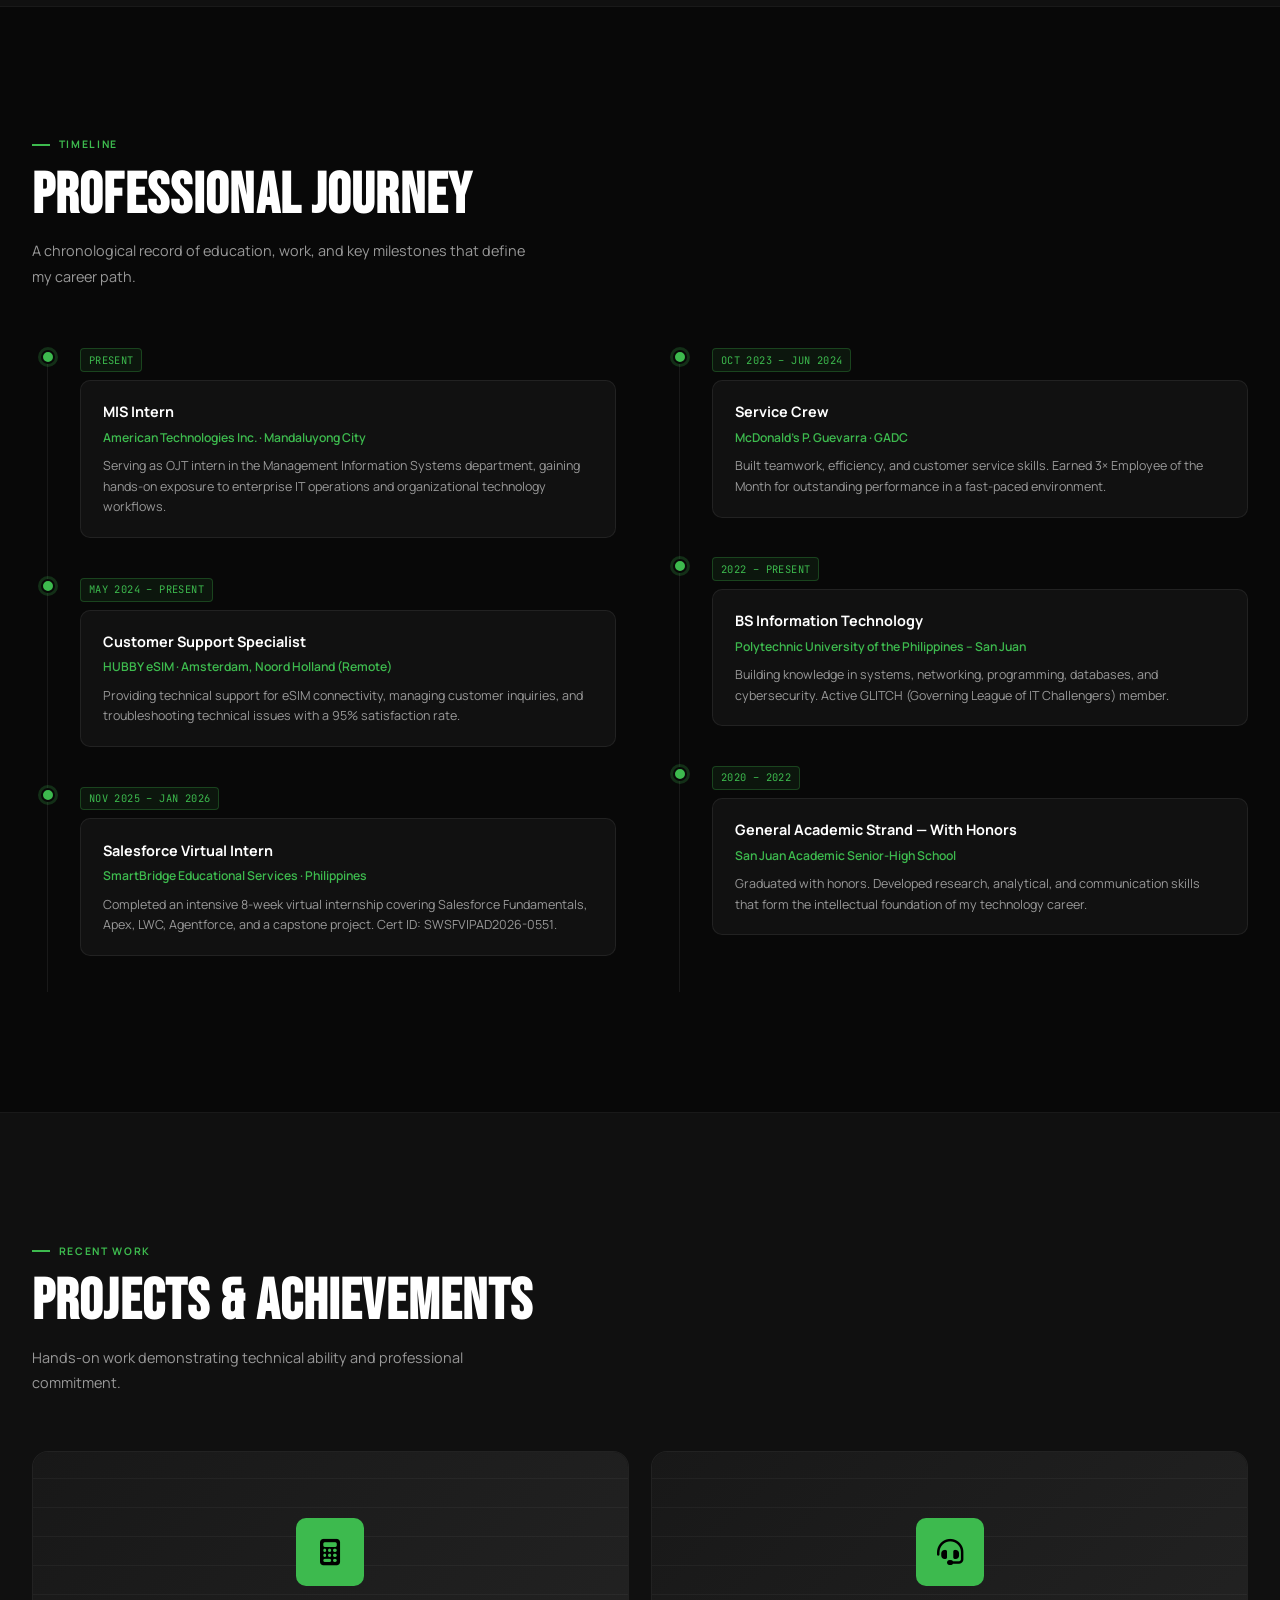
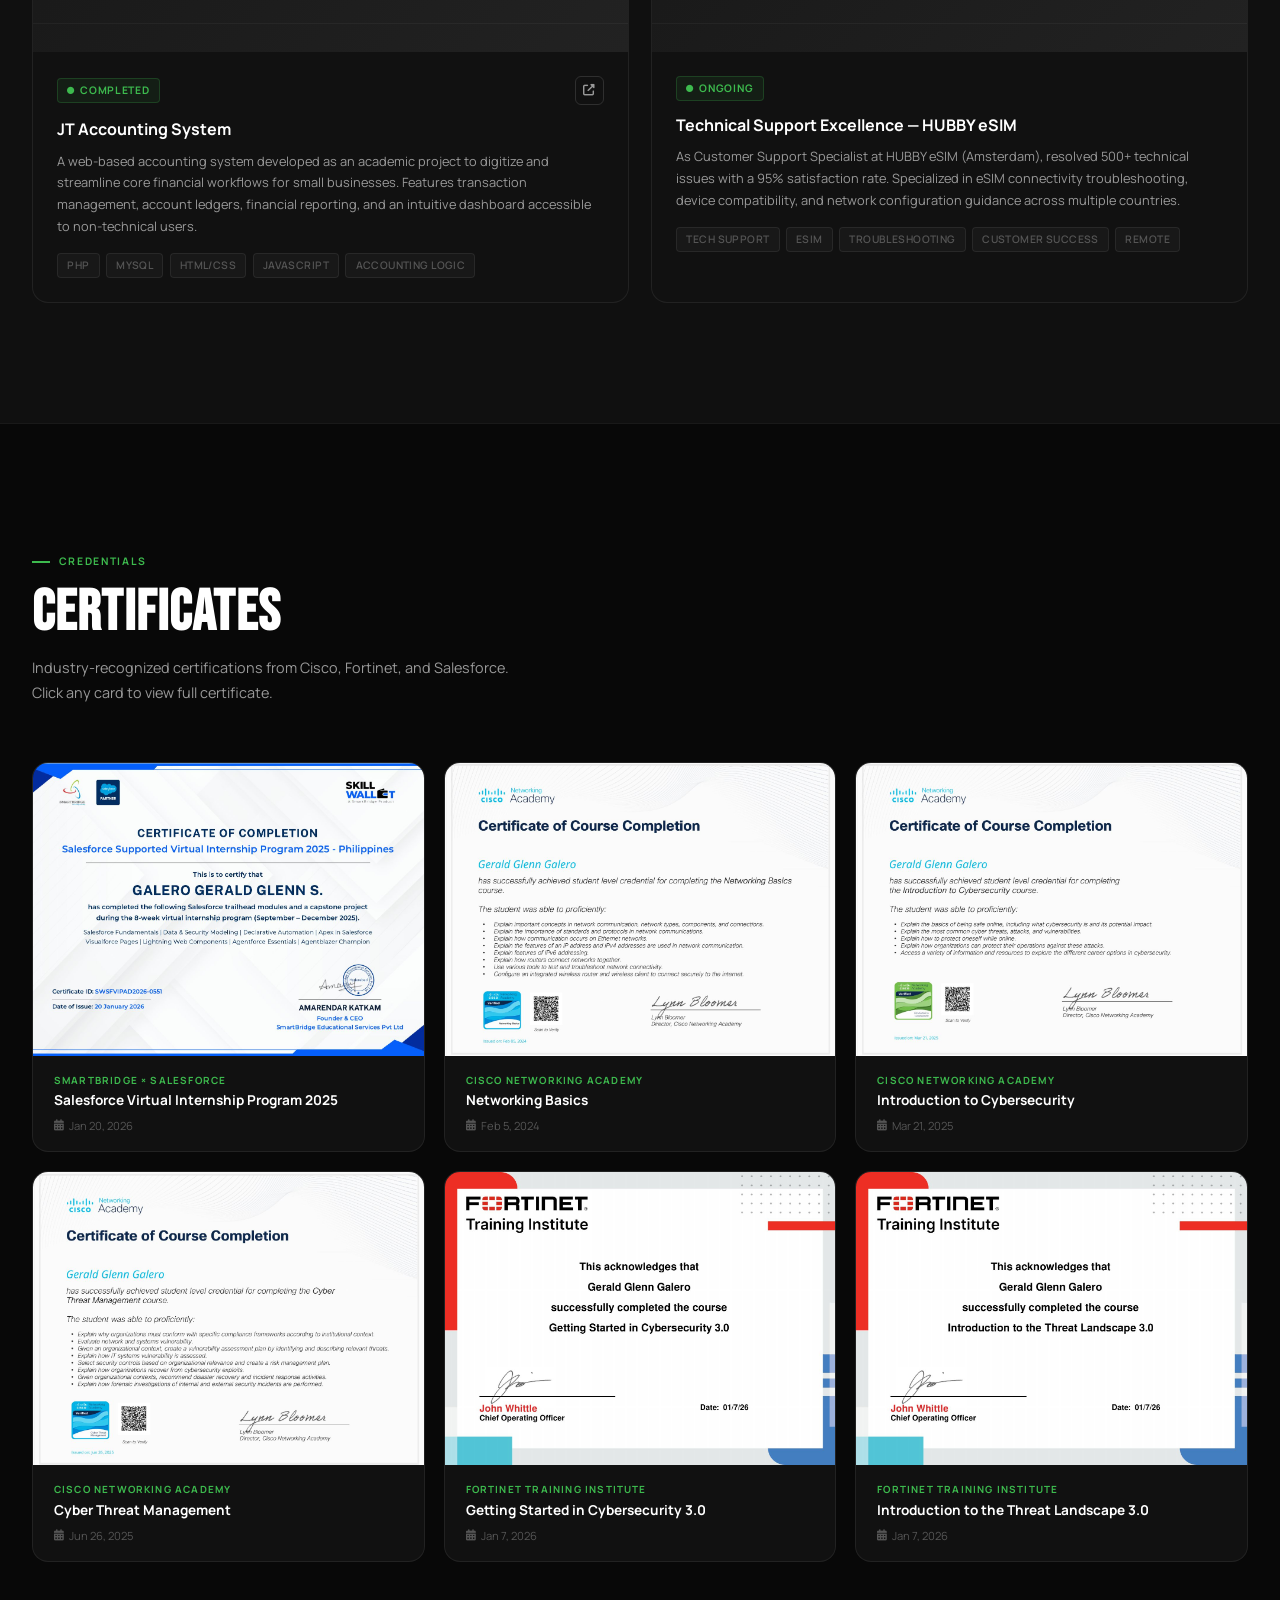
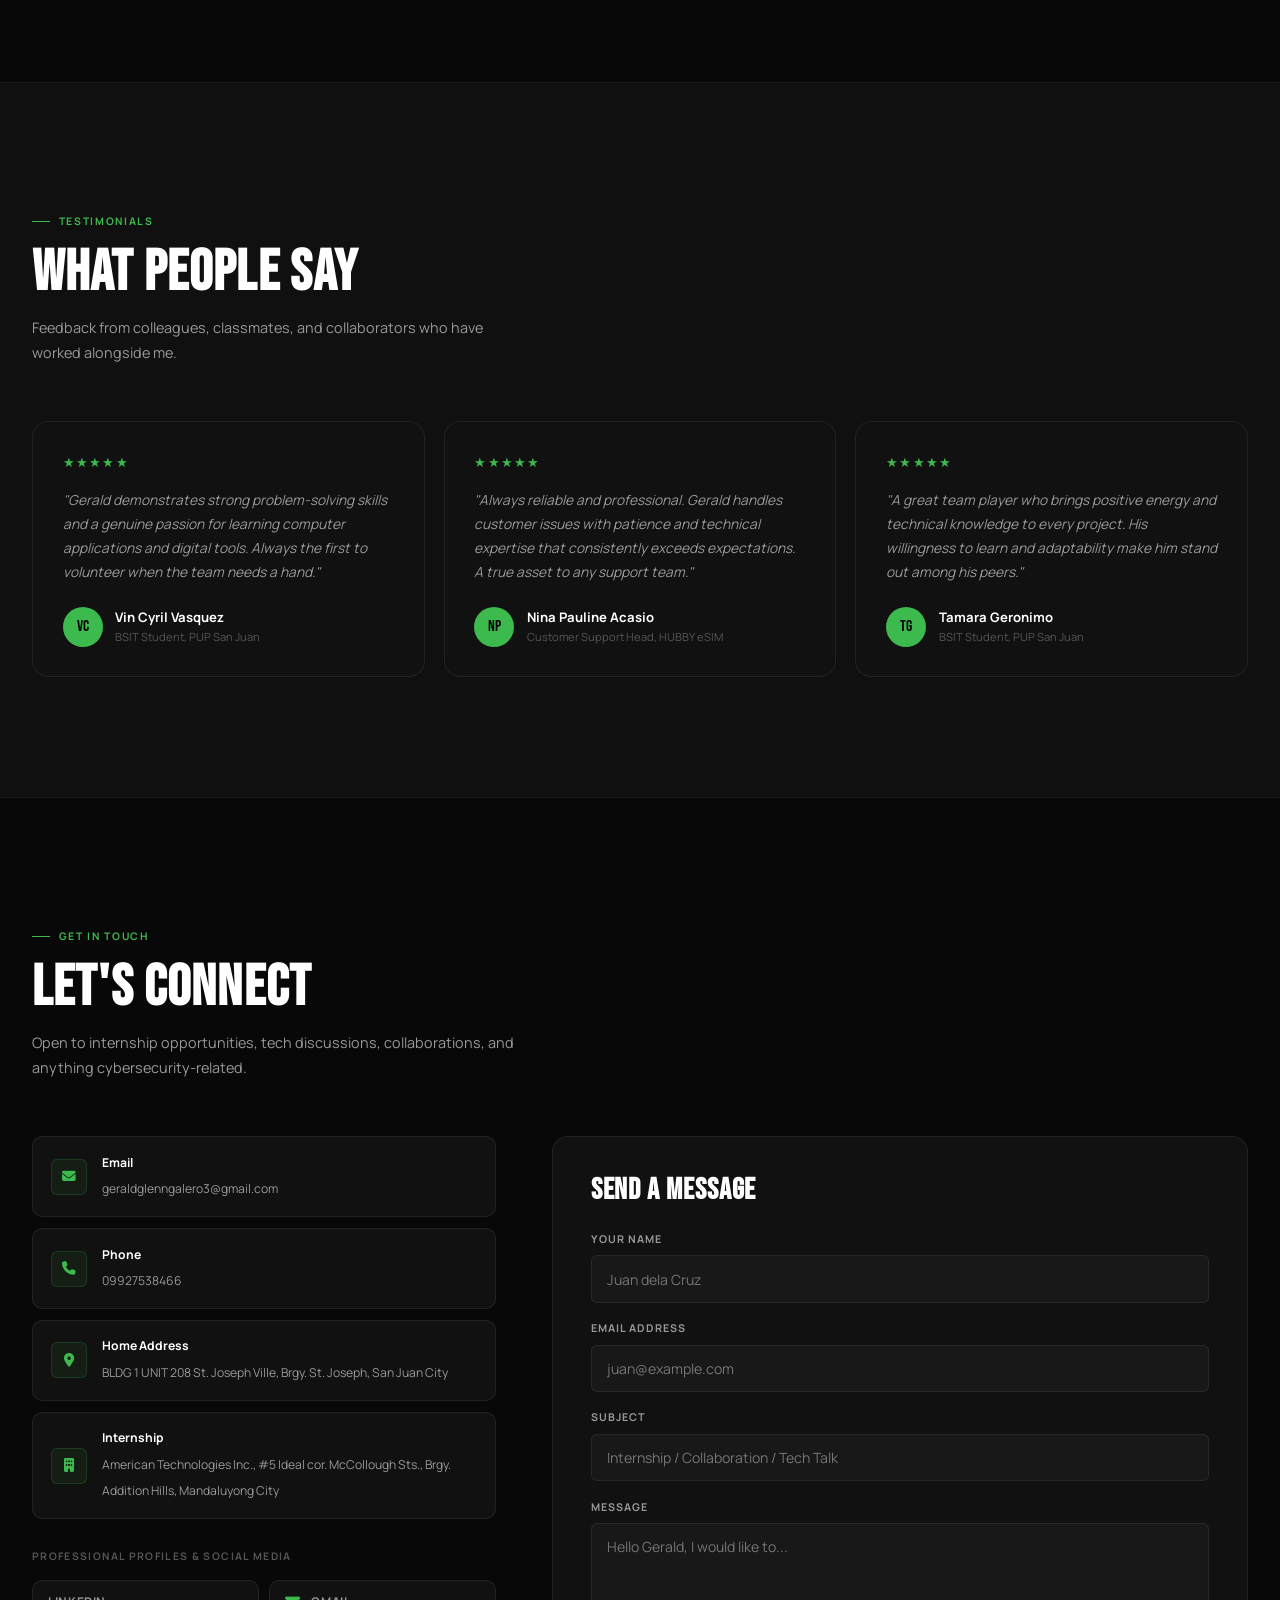
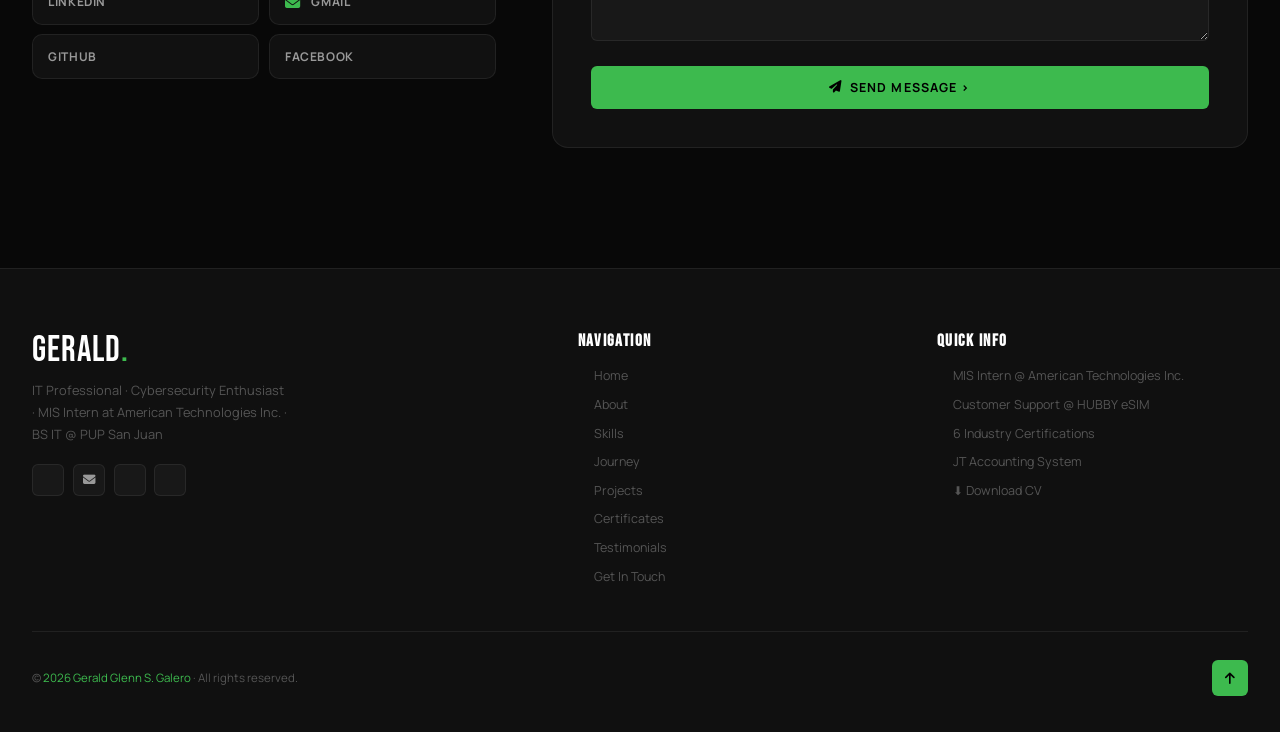
==== commit 25152d90: "Update profile picture index.html" ====
--- a/index.html
+++ b/index.html
@@ -10,693 +10,674 @@
 <link href="https://fonts.googleapis.com/css2?family=Bebas+Neue&family=Manrope:wght@300;400;500;600;700;800&family=JetBrains+Mono:wght@400;500&display=swap" rel="stylesheet">
 <link rel="stylesheet" href="https://cdnjs.cloudflare.com/ajax/libs/font-awesome/6.5.0/css/all.min.css">
 <style>
-
-/* ══════════════════════════════════════════
-   DESIGN SYSTEM — Dark/Charcoal + Lime Green
-   Template: Bold editorial, dark background,
-   crisp white text, electric green CTA accent
-   ══════════════════════════════════════════ */
-:root {
-  --black: #0a0a0a;
-  --black2: #111111;
-  --black3: #181818;
-  --black4: #222222;
-  --black5: #2d2d2d;
-  --white: #ffffff;
-  --white2: #e8e8e8;
-  --white3: #a0a0a0;
-  --white4: #606060;
-  --green: #3dba4e;
-  --green2: #4fd162;
-  --green-glow: rgba(61,186,78,.25);
-  --green-dim: rgba(61,186,78,.08);
-  --border: rgba(255,255,255,.07);
-  --border2: rgba(255,255,255,.12);
-  --card: #141414;
-  --card2: #1a1a1a;
-  --r: 6px;
-  --r2: 10px;
-  --r3: 16px;
-  --ease: cubic-bezier(.4,0,.2,1);
-}
-[data-theme="light"] {
-  --black: #f5f5f5;
-  --black2: #ebebeb;
-  --black3: #e0e0e0;
-  --black4: #d0d0d0;
-  --black5: #c0c0c0;
-  --white: #0d0d0d;
-  --white2: #1a1a1a;
-  --white3: #444444;
-  --white4: #888888;
-  --border: rgba(0,0,0,.09);
-  --border2: rgba(0,0,0,.14);
-  --card: #ffffff;
-  --card2: #f0f0f0;
-}
-
-*,*::before,*::after { margin:0; padding:0; box-sizing:border-box; }
-html { font-size:16px; scroll-behavior:smooth; scroll-padding-top:74px; }
-body {
-  font-family: 'Manrope', sans-serif;
-  background: var(--black);
-  color: var(--white);
-  line-height: 1.65;
-  overflow-x: hidden;
-  -webkit-font-smoothing: antialiased;
-  transition: background .3s var(--ease), color .3s var(--ease);
-}
-a { color: var(--green); text-decoration: none; transition: color .2s; }
-a:hover { color: var(--green2); }
-p { color: var(--white3); line-height: 1.75; }
-img { display: block; max-width: 100%; }
-::-webkit-scrollbar { width: 4px; }
-::-webkit-scrollbar-track { background: var(--black); }
-::-webkit-scrollbar-thumb { background: var(--black5); border-radius: 4px; }
-
-/* ─── TYPOGRAPHY ─── */
-.display { font-family: 'Bebas Neue', sans-serif; letter-spacing: .02em; line-height: 1; }
-.mono { font-family: 'JetBrains Mono', monospace; }
-
-/* ─── NOISE TEXTURE OVERLAY ─── */
-body::before {
-  content: '';
-  position: fixed; inset: 0; z-index: 0; pointer-events: none;
-  background-image: url("data:image/svg+xml,%3Csvg xmlns='http://www.w3.org/2000/svg' width='300' height='300'%3E%3Cfilter id='n'%3E%3CfeTurbulence type='fractalNoise' baseFrequency='0.75' numOctaves='4' stitchTiles='stitch'/%3E%3C/filter%3E%3Crect width='300' height='300' filter='url(%23n)' opacity='0.035'/%3E%3C/svg%3E");
-  opacity: 1;
-}
-
-/* ─── NAV ─── */
-nav {
-  position: fixed; top: 0; left: 0; right: 0; z-index: 1000;
-  background: rgba(10,10,10,.88);
-  backdrop-filter: blur(20px) saturate(160%);
-  border-bottom: 1px solid var(--border);
-  transition: all .3s var(--ease);
-}
-[data-theme="light"] nav { background: rgba(245,245,245,.9); }
-nav.scrolled { border-bottom-color: var(--border2); box-shadow: 0 2px 24px rgba(0,0,0,.5); }
-.nav-inner {
-  max-width: 1340px; margin: 0 auto;
-  padding: 0 2rem;
-  display: flex; align-items: center; justify-content: space-between;
-  height: 74px;
-}
-.logo {
-  font-family: 'Bebas Neue', sans-serif;
-  font-size: 1.5rem; letter-spacing: .05em;
-  color: var(--white); transition: color .2s;
-}
-.logo:hover { color: var(--green); }
-.logo span { color: var(--green); }
-.nav-center { display: flex; gap: 2.25rem; list-style: none; align-items: center; }
-.nav-link {
-  color: var(--white3); font-size: .78rem; font-weight: 600;
-  text-transform: uppercase; letter-spacing: .1em;
-  transition: color .2s; white-space: nowrap;
-  position: relative; padding: .25rem 0;
-}
-.nav-link::after {
-  content: ''; position: absolute; bottom: -2px; left: 0; right: 0;
-  height: 1.5px; background: var(--green);
-  transform: scaleX(0); transform-origin: left;
-  transition: transform .25s var(--ease);
-}
-.nav-link:hover, .nav-link.active { color: var(--white); }
-.nav-link.active::after, .nav-link:hover::after { transform: scaleX(1); }
-.nav-right { display: flex; align-items: center; gap: .85rem; }
-.nav-soc {
-  width: 34px; height: 34px; border: 1px solid var(--border2);
-  border-radius: var(--r); display: flex; align-items: center; justify-content: center;
-  color: var(--white3); font-size: .85rem; transition: all .2s;
-}
-.nav-soc:hover { border-color: var(--green); color: var(--green); background: var(--green-dim); }
-.theme-btn {
-  width: 34px; height: 34px; border: 1px solid var(--border2);
-  border-radius: var(--r); background: transparent; cursor: pointer;
-  display: flex; align-items: center; justify-content: center;
-  color: var(--white3); font-size: .82rem; transition: all .2s;
-}
-.theme-btn:hover { border-color: var(--green); color: var(--green); background: var(--green-dim); }
-.ham { display: none; background: none; border: none; color: var(--white); font-size: 1.25rem; cursor: pointer; }
-
-/* ─── HERO ─── */
-#home {
-  min-height: 100vh; display: flex; align-items: center;
-  position: relative; overflow: hidden; padding-top: 74px;
-}
-.hero-inner {
-  max-width: 1340px; margin: 0 auto; padding: 3rem 2rem;
-  display: grid; grid-template-columns: 1fr 1fr;
-  gap: 4rem; align-items: center; width: 100%;
-  position: relative; z-index: 1;
-}
-.hero-left { }
-.hero-tag {
-  display: inline-flex; align-items: center; gap: .5rem;
-  font-size: .72rem; font-weight: 700; text-transform: uppercase;
-  letter-spacing: .12em; color: var(--green);
-  margin-bottom: 1.5rem;
-}
-.hero-tag::before { content: ''; width: 22px; height: 1.5px; background: var(--green); }
-.hero-tag span { display: flex; align-items: center; gap: .4rem; }
-.live-dot { width: 6px; height: 6px; background: var(--green); border-radius: 50%; animation: blink 2s ease infinite; }
-@keyframes blink { 0%,100%{opacity:1;} 50%{opacity:.3;} }
-.hero-name {
-  font-family: 'Bebas Neue', sans-serif;
-  font-size: clamp(4rem,9vw,8rem);
-  letter-spacing: .02em; line-height: .9;
-  color: var(--white);
-  margin-bottom: 1.75rem;
-}
-.hero-name .line { display: block; }
-.hero-name .green-line { color: var(--green); }
-.hero-desc {
-  font-size: 1rem; color: var(--white3); line-height: 1.8;
-  max-width: 480px; margin-bottom: 2.5rem;
-  border-left: 2px solid var(--green); padding-left: 1.25rem;
-}
-.hero-actions { display: flex; gap: 1rem; flex-wrap: wrap; margin-bottom: 3rem; }
-.btn {
-  display: inline-flex; align-items: center; gap: .5rem;
-  font-family: 'Manrope', sans-serif; font-weight: 700;
-  font-size: .82rem; text-transform: uppercase; letter-spacing: .1em;
-  padding: .85rem 1.75rem; border-radius: var(--r);
-  border: none; cursor: pointer; transition: all .2s var(--ease);
-  white-space: nowrap;
-}
-.btn-green {
-  background: var(--green); color: #000;
-  box-shadow: 0 0 0 0 var(--green-glow);
-}
-.btn-green:hover {
-  background: var(--green2); color: #000;
-  transform: translateY(-2px);
-  box-shadow: 0 8px 28px var(--green-glow);
-}
-.btn-outline {
-  background: transparent; color: var(--white);
-  border: 1.5px solid var(--border2);
-}
-.btn-outline:hover { border-color: var(--green); color: var(--green); transform: translateY(-2px); }
-.btn-outline-green {
-  background: transparent; color: var(--green);
-  border: 1.5px solid var(--green);
-}
-.btn-outline-green:hover { background: var(--green); color: #000; transform: translateY(-2px); }
-.hero-meta { display: flex; gap: 1.5rem; flex-wrap: wrap; }
-.hero-stat { }
-.hero-stat .num { font-family: 'Bebas Neue', sans-serif; font-size: 2.4rem; color: var(--white); letter-spacing: .02em; line-height: 1; }
-.hero-stat .lbl { font-size: .7rem; font-weight: 600; text-transform: uppercase; letter-spacing: .1em; color: var(--white4); margin-top: .15rem; }
-.hero-stat-div { width: 1px; background: var(--border2); align-self: stretch; }
-
-/* ─── HERO RIGHT — circular photo ─── */
-.hero-right { display: flex; justify-content: center; align-items: center; position: relative; }
-.photo-circle-wrap {
-  position: relative;
-  width: min(420px, 100%);
-}
-.photo-circle-bg {
-  position: absolute; inset: 0;
-  border-radius: 50%;
-  background: conic-gradient(from 0deg, var(--green) 0%, transparent 35%, transparent 65%, var(--green) 100%);
-  animation: spin 12s linear infinite;
-  opacity: .25;
-}
-@keyframes spin { to { transform: rotate(360deg); } }
-.photo-circle-outer {
-  position: relative;
-  width: 100%; padding-bottom: 100%;
-  border-radius: 50%;
-  border: 1.5px solid rgba(255,255,255,.08);
-  overflow: hidden;
-}
-.photo-circle-outer img {
-  position: absolute; bottom: 0; left: 50%; transform: translateX(-50%);
-  width: 92%; height: auto;
-  filter: drop-shadow(0 20px 40px rgba(0,0,0,.6));
-}
-.photo-badge {
-  position: absolute;
-  background: var(--green); color: #000;
-  font-weight: 800; font-size: .72rem; text-transform: uppercase;
-  letter-spacing: .1em; padding: .5rem 1rem;
-  border-radius: var(--r);
-  white-space: nowrap;
-}
-.photo-badge.b1 { bottom: 14%; left: -30px; }
-.photo-badge.b2 { top: 20%; right: -20px; font-family: 'Bebas Neue'; font-size: 1.1rem; padding: .4rem .9rem; letter-spacing: .05em; }
-.photo-ring {
-  position: absolute; border: 1px dashed rgba(61,186,78,.3);
-  border-radius: 50%; pointer-events: none;
-  animation: ringPulse 4s ease-in-out infinite;
-}
-.photo-ring.r1 { inset: -12px; animation-delay: 0s; }
-.photo-ring.r2 { inset: -28px; animation-delay: .8s; }
-@keyframes ringPulse { 0%,100%{opacity:.4;} 50%{opacity:.15;} }
-
-/* ─── WORKED WITH / PARTNERS ─── */
-.partners {
-  background: var(--black2);
-  border-top: 1px solid var(--border);
-  border-bottom: 1px solid var(--border);
-  padding: 1.6rem 2rem;
-  overflow: hidden;
-}
-.partners-inner { max-width: 1340px; margin: 0 auto; display: flex; align-items: center; gap: 2rem; }
-.partners-label { font-size: .7rem; font-weight: 700; text-transform: uppercase; letter-spacing: .12em; color: var(--white4); white-space: nowrap; }
-.partners-track {
-  display: flex; gap: 2.5rem; align-items: center;
-  flex: 1; overflow: hidden;
-}
-.partner-item {
-  display: flex; align-items: center; gap: .55rem;
-  padding: .55rem 1.25rem;
-  border: 1px solid var(--border); border-radius: var(--r);
-  color: var(--white4); font-size: .78rem; font-weight: 700;
-  text-transform: uppercase; letter-spacing: .08em;
-  white-space: nowrap; transition: all .2s;
-  flex-shrink: 0;
-}
-.partner-item:hover { border-color: var(--green); color: var(--white2); }
-.partner-item i { font-size: .9rem; color: var(--green); }
-
-/* ─── SECTION SHARED ─── */
-.section { padding: 8rem 0; position: relative; z-index: 1; }
-.container { max-width: 1340px; margin: 0 auto; padding: 0 2rem; }
-.sec-label {
-  display: inline-flex; align-items: center; gap: .6rem;
-  font-size: .68rem; font-weight: 700; text-transform: uppercase;
-  letter-spacing: .15em; color: var(--green); margin-bottom: 1rem;
-}
-.sec-label::before { content: ''; width: 20px; height: 1.5px; background: var(--green); }
-.sec-title {
-  font-family: 'Bebas Neue', sans-serif;
-  font-size: clamp(2.5rem,5vw,4.5rem);
-  letter-spacing: .02em; color: var(--white); margin-bottom: 1rem;
-}
-.sec-sub { font-size: .95rem; color: var(--white3); max-width: 520px; }
-.sec-header { margin-bottom: 4rem; }
-.divider { height: 1px; background: var(--border); }
-
-/* ─── CARD BASE ─── */
-.card {
-  background: var(--card); border: 1px solid var(--border);
-  border-radius: var(--r3); padding: 2rem;
-  transition: all .3s var(--ease); position: relative; overflow: hidden;
-}
-.card:hover { border-color: var(--border2); transform: translateY(-4px); box-shadow: 0 16px 48px rgba(0,0,0,.4); }
-.card-green-accent::before {
-  content: ''; position: absolute; top: 0; left: 0; right: 0; height: 2px;
-  background: var(--green); transform: scaleX(0); transform-origin: left;
-  transition: transform .35s var(--ease);
-}
-.card-green-accent:hover::before { transform: scaleX(1); }
-
-/* ─── ABOUT ─── */
-.about-grid { display: grid; grid-template-columns: 1.1fr 1fr; gap: 5rem; align-items: start; }
-.about-text > p { margin-bottom: 1.15rem; font-size: .95rem; }
-.tag-cloud { display: flex; flex-wrap: wrap; gap: .5rem; margin-top: 1.5rem; }
-.tag {
-  padding: .28rem .75rem;
-  background: var(--black3); border: 1px solid var(--border);
-  border-radius: var(--r); font-size: .75rem; color: var(--white3);
-  font-weight: 600; text-transform: uppercase; letter-spacing: .05em;
-  transition: all .2s; cursor: default;
-}
-.tag:hover { background: var(--green); color: #000; border-color: var(--green); }
-.about-cards { display: flex; flex-direction: column; gap: .85rem; }
-.acard {
-  display: flex; align-items: flex-start; gap: 1rem;
-  padding: 1.2rem 1.4rem;
-  background: var(--card); border: 1px solid var(--border);
-  border-radius: var(--r2); transition: all .25s var(--ease);
-}
-.acard:hover { border-color: var(--green); transform: translateX(5px); }
-.acard-icon {
-  width: 40px; height: 40px; flex-shrink: 0;
-  background: var(--green-dim); border: 1px solid rgba(61,186,78,.2);
-  border-radius: var(--r); display: flex; align-items: center; justify-content: center;
-  color: var(--green); font-size: .95rem;
-}
-.acard h4 { font-size: .88rem; font-weight: 700; color: var(--white); margin-bottom: .2rem; }
-.acard p { font-size: .8rem; color: var(--white3); margin: 0; line-height: 1.55; }
-
-/* ─── SKILLS ─── */
-#skills { background: var(--black2); }
-.skills-grid { display: grid; grid-template-columns: repeat(3,1fr); gap: 1.25rem; }
-.sk-card {
-  background: var(--card); border: 1px solid var(--border);
-  border-radius: var(--r3); padding: 1.75rem;
-  position: relative; overflow: hidden; transition: all .3s var(--ease);
-}
-.sk-card::after {
-  content: ''; position: absolute; top: 0; left: 0; right: 0; height: 2.5px;
-  background: var(--green); transform: scaleX(0); transform-origin: left;
-  transition: transform .35s var(--ease);
-}
-.sk-card:hover { transform: translateY(-5px); border-color: var(--border2); box-shadow: 0 16px 40px rgba(0,0,0,.5); }
-.sk-card:hover::after { transform: scaleX(1); }
-.sk-num { font-family: 'Bebas Neue'; font-size: 3rem; color: var(--green-dim); position: absolute; top: 1rem; right: 1.2rem; letter-spacing: .02em; line-height: 1; pointer-events: none; transition: color .3s; }
-.sk-card:hover .sk-num { color: rgba(61,186,78,.18); }
-.sk-icon {
-  width: 46px; height: 46px; background: var(--green); border-radius: var(--r);
-  display: flex; align-items: center; justify-content: center;
-  color: #000; font-size: 1.15rem; margin-bottom: 1.1rem;
-  transition: transform .3s var(--ease);
-}
-.sk-card:hover .sk-icon { transform: rotate(-6deg) scale(1.08); }
-.sk-card h3 { font-size: 1rem; font-weight: 700; margin-bottom: .5rem; color: var(--white); }
-.sk-card p { font-size: .8rem; color: var(--white3); margin-bottom: 1rem; line-height: 1.65; }
-.sk-tags { display: flex; flex-wrap: wrap; gap: .4rem; }
-.sk-tag {
-  padding: .2rem .6rem; background: var(--black3); border: 1px solid var(--border);
-  border-radius: 4px; font-size: .7rem; color: var(--white4); font-weight: 600;
-}
-.stats-strip {
-  display: grid; grid-template-columns: repeat(4,1fr);
-  gap: 0; margin-top: 4rem;
-  border: 1px solid var(--border); border-radius: var(--r3); overflow: hidden;
-}
-.stat-item {
-  padding: 2rem 1.5rem; text-align: center;
-  border-right: 1px solid var(--border);
-  transition: background .25s;
-}
-.stat-item:last-child { border-right: none; }
-.stat-item:hover { background: var(--green-dim); }
-.stat-item .big { font-family: 'Bebas Neue'; font-size: 3rem; color: var(--green); line-height: 1; margin-bottom: .3rem; }
-.stat-item .lbl { font-size: .68rem; font-weight: 700; text-transform: uppercase; letter-spacing: .1em; color: var(--white4); }
-
-/* ─── JOURNEY ─── */
-.journey-grid { display: grid; grid-template-columns: 1fr 1fr; gap: 3rem; }
-.tl { position: relative; }
-.tl::before { content: ''; position: absolute; left: 16px; top: 8px; bottom: 0; width: 1px; background: var(--border); }
-.tl-item { position: relative; padding-left: 52px; margin-bottom: 2.5rem; }
-.tl-dot {
-  position: absolute; left: 10px; top: 5px;
-  width: 14px; height: 14px; background: var(--green);
-  border: 2px solid var(--black); border-radius: 50%;
-  box-shadow: 0 0 0 3px var(--green-glow);
-  z-index: 1;
-}
-.tl-year {
-  display: inline-block; font-family: 'JetBrains Mono'; font-size: .68rem;
-  color: var(--green); font-weight: 500; margin-bottom: .5rem;
-  padding: .15rem .5rem; border: 1px solid rgba(61,186,78,.3);
-  border-radius: 4px; background: var(--green-dim);
-  text-transform: uppercase; letter-spacing: .05em;
-}
-.tl-box {
-  background: var(--card); border: 1px solid var(--border);
-  border-radius: var(--r2); padding: 1.25rem 1.4rem;
-  transition: all .25s var(--ease);
-}
-.tl-box:hover { border-color: var(--green); transform: translateX(4px); }
-.tl-box h3 { font-size: .95rem; font-weight: 700; color: var(--white); margin-bottom: .2rem; }
-.tl-org { font-size: .78rem; color: var(--green); font-weight: 600; margin-bottom: .5rem; }
-.tl-desc { font-size: .8rem; color: var(--white3); line-height: 1.65; }
-
-/* ─── PROJECTS ─── */
-.proj-grid { display: grid; grid-template-columns: repeat(2,1fr); gap: 1.5rem; }
-.proj-card {
-  background: var(--card); border: 1px solid var(--border);
-  border-radius: var(--r3); overflow: hidden;
-  transition: all .35s var(--ease);
-  position: relative;
-}
-.proj-card:hover { transform: translateY(-6px); border-color: var(--green); box-shadow: 0 20px 56px rgba(0,0,0,.5); }
-.proj-thumb {
-  height: 210px; background: var(--black3);
-  display: flex; align-items: center; justify-content: center;
-  position: relative; overflow: hidden;
-}
-.proj-thumb-bg {
-  position: absolute; inset: 0;
-  background: linear-gradient(135deg, var(--black3) 0%, var(--black4) 100%);
-}
-.proj-thumb-icon {
-  position: relative; z-index: 1;
-  width: 72px; height: 72px;
-  background: var(--green); border-radius: var(--r2);
-  display: flex; align-items: center; justify-content: center;
-  font-size: 1.75rem; color: #000;
-  transition: transform .3s var(--ease);
-}
-.proj-card:hover .proj-thumb-icon { transform: scale(1.1) rotate(-5deg); }
-.proj-thumb-lines {
-  position: absolute; inset: 0; opacity: .04;
-  background-image: repeating-linear-gradient(0deg, transparent, transparent 30px, rgba(255,255,255,1) 30px, rgba(255,255,255,1) 31px);
-}
-.proj-body { padding: 1.6rem; }
-.proj-status-row { display: flex; align-items: center; justify-content: space-between; margin-bottom: .75rem; }
-.proj-live {
-  display: inline-flex; align-items: center; gap: .35rem;
-  font-size: .68rem; font-weight: 700; text-transform: uppercase; letter-spacing: .08em;
-  color: var(--green); background: var(--green-dim);
-  border: 1px solid rgba(61,186,78,.25); border-radius: 4px;
-  padding: .2rem .6rem;
-}
-.proj-links { display: flex; gap: .5rem; }
-.proj-link {
-  width: 30px; height: 30px; border: 1px solid var(--border2);
-  border-radius: var(--r); display: flex; align-items: center; justify-content: center;
-  color: var(--white3); font-size: .75rem; transition: all .2s;
-}
-.proj-link:hover { border-color: var(--green); color: var(--green); background: var(--green-dim); }
-.proj-body h3 { font-size: 1.05rem; font-weight: 700; color: var(--white); margin-bottom: .55rem; }
-.proj-body p { font-size: .82rem; color: var(--white3); margin-bottom: 1rem; line-height: 1.7; }
-.proj-tags { display: flex; flex-wrap: wrap; gap: .4rem; }
-.ptag {
-  padding: .22rem .6rem; background: var(--black3); border: 1px solid var(--border);
-  border-radius: 4px; font-size: .68rem; color: var(--white4); font-weight: 600;
-  text-transform: uppercase; letter-spacing: .04em;
-}
-
-/* ─── CERTIFICATES ─── */
-#certificates { background: var(--black2); }
-.certs-grid { display: grid; grid-template-columns: repeat(3,1fr); gap: 1.25rem; }
-.cert-card {
-  background: var(--card); border: 1px solid var(--border);
-  border-radius: var(--r3); overflow: hidden;
-  transition: all .35s var(--ease); cursor: pointer; position: relative;
-}
-.cert-card:hover { transform: translateY(-6px); border-color: var(--green); box-shadow: 0 20px 48px rgba(0,0,0,.5); }
-.cert-img-wrap { aspect-ratio: 4/3; overflow: hidden; position: relative; }
-.cert-img-wrap img { width:100%; height:100%; object-fit:cover; transition: transform .45s var(--ease); }
-.cert-card:hover .cert-img-wrap img { transform: scale(1.05); }
-.cert-hover-overlay {
-  position: absolute; inset: 0;
-  background: linear-gradient(to top, rgba(10,10,10,.85) 0%, transparent 50%);
-  opacity: 0; transition: opacity .35s; pointer-events: none;
-  display: flex; align-items: flex-end; justify-content: flex-end; padding: .85rem;
-}
-.cert-card:hover .cert-hover-overlay { opacity: 1; }
-.cert-zoom {
-  width: 32px; height: 32px; background: var(--green); border-radius: var(--r);
-  display: flex; align-items: center; justify-content: center;
-  color: #000; font-size: .75rem;
-}
-.cert-info { padding: 1.1rem 1.35rem; }
-.cert-org { font-size: .65rem; font-weight: 700; text-transform: uppercase; letter-spacing: .12em; color: var(--green); margin-bottom: .3rem; }
-.cert-name { font-size: .88rem; font-weight: 700; color: var(--white); line-height: 1.3; margin-bottom: .45rem; }
-.cert-when { font-size: .72rem; color: var(--white4); display: flex; align-items: center; gap: .35rem; }
-
-/* ─── LIGHTBOX ─── */
-.lightbox { display:none; position:fixed; inset:0; z-index:9999; background:rgba(0,0,0,.95); align-items:center; justify-content:center; padding:2rem; }
-.lightbox.open { display:flex; }
-.lb-inner { position:relative; max-width:880px; width:100%; }
-.lb-img { width:100%; border-radius:var(--r2); box-shadow:0 40px 100px rgba(0,0,0,.7); }
-.lb-close {
-  position:absolute; top:-48px; right:0;
-  background:var(--card); border:1px solid var(--border2);
-  color:var(--white); font-size:1rem; cursor:pointer;
-  width:36px; height:36px; border-radius:var(--r);
-  display:flex; align-items:center; justify-content:center;
-  transition:all .2s;
-}
-.lb-close:hover { background:var(--green); border-color:var(--green); color:#000; }
-
-/* ─── TESTIMONIALS ─── */
-.testi-grid { display:grid; grid-template-columns:repeat(3,1fr); gap:1.25rem; }
-.testi-card {
-  background:var(--card); border:1px solid var(--border);
-  border-radius:var(--r3); padding:2rem;
+/* ═══════════════════════════════════════════
+   DESIGN SYSTEM  —  Dark + Lime Green
+   ═══════════════════════════════════════════ */
+:root{
+  --blk:#080808;--blk2:#101010;--blk3:#181818;--blk4:#222;--blk5:#2c2c2c;
+  --wh:#fff;--wh2:#e5e5e5;--wh3:#999;--wh4:#555;
+  --gr:#3dba4e;--gr2:#52d465;--gr-glow:rgba(61,186,78,.22);--gr-dim:rgba(61,186,78,.08);
+  --bdr:rgba(255,255,255,.07);--bdr2:rgba(255,255,255,.13);
+  --card:#111;--card2:#161616;
+  --r:6px;--r2:10px;--r3:16px;
+  --ease:cubic-bezier(.4,0,.2,1);
+}
+[data-theme=light]{
+  --blk:#f0f0f0;--blk2:#e8e8e8;--blk3:#ddd;--blk4:#ccc;--blk5:#bbb;
+  --wh:#0a0a0a;--wh2:#1a1a1a;--wh3:#444;--wh4:#888;
+  --bdr:rgba(0,0,0,.09);--bdr2:rgba(0,0,0,.15);
+  --card:#fff;--card2:#f5f5f5;
+}
+*,*::before,*::after{margin:0;padding:0;box-sizing:border-box;}
+html{font-size:16px;scroll-behavior:smooth;scroll-padding-top:72px;}
+body{
+  font-family:'Manrope',sans-serif;
+  background:var(--blk);color:var(--wh);
+  line-height:1.65;overflow-x:hidden;
+  -webkit-font-smoothing:antialiased;
+  transition:background .3s var(--ease),color .3s var(--ease);
+}
+a{color:var(--gr);text-decoration:none;transition:color .2s;}
+a:hover{color:var(--gr2);}
+p{color:var(--wh3);line-height:1.78;}
+img{display:block;max-width:100%;}
+::-webkit-scrollbar{width:4px;}
+::-webkit-scrollbar-track{background:var(--blk);}
+::-webkit-scrollbar-thumb{background:var(--blk5);border-radius:4px;}
+.display{font-family:'Bebas Neue',sans-serif;letter-spacing:.02em;line-height:1;}
+.mono{font-family:'JetBrains Mono',monospace;}
+
+/* ─── NOISE ─── */
+body::after{
+  content:'';position:fixed;inset:0;z-index:0;pointer-events:none;
+  background-image:url("data:image/svg+xml,%3Csvg xmlns='http://www.w3.org/2000/svg' width='200' height='200'%3E%3Cfilter id='n'%3E%3CfeTurbulence type='fractalNoise' baseFrequency='.85' numOctaves='4' stitchTiles='stitch'/%3E%3C/filter%3E%3Crect width='200' height='200' filter='url(%23n)' opacity='.03'/%3E%3C/svg%3E");
+}
+
+/* ═══════ NAV ═══════ */
+nav{
+  position:fixed;top:0;left:0;right:0;z-index:1000;
+  background:rgba(8,8,8,.9);
+  backdrop-filter:blur(22px) saturate(160%);
+  border-bottom:1px solid var(--bdr);
   transition:all .3s var(--ease);
 }
-.testi-card:hover { border-color:var(--green); transform:translateY(-4px); box-shadow:0 16px 40px rgba(0,0,0,.4); }
-.testi-stars { color:var(--green); font-size:.85rem; margin-bottom:1rem; letter-spacing:.1em; }
-.testi-quote { font-size:.9rem; color:var(--white3); line-height:1.75; margin-bottom:1.5rem; font-style:italic; }
-.testi-author { display:flex; align-items:center; gap:.85rem; }
-.testi-avatar {
-  width:42px; height:42px; border-radius:50%;
-  background:var(--green); display:flex; align-items:center; justify-content:center;
-  font-family:'Bebas Neue'; font-size:1.1rem; color:#000; flex-shrink:0;
-}
-.testi-name { font-size:.85rem; font-weight:700; color:var(--white); }
-.testi-role { font-size:.72rem; color:var(--white4); }
-
-/* ─── CONTACT ─── */
-.contact-grid { display:grid; grid-template-columns:1fr 1.5fr; gap:4rem; }
-.c-list { display:flex; flex-direction:column; gap:.75rem; margin-bottom:2rem; }
-.c-row {
-  display:flex; align-items:center; gap:1rem;
-  padding:1rem 1.25rem;
-  background:var(--card); border:1px solid var(--border); border-radius:var(--r2);
-  transition:all .25s var(--ease);
-}
-.c-row:hover { border-color:var(--green); transform:translateX(4px); }
-.c-icon {
-  width:38px; height:38px; flex-shrink:0;
-  background:var(--green-dim); border:1px solid rgba(61,186,78,.2);
-  border-radius:var(--r); display:flex; align-items:center; justify-content:center;
-  color:var(--green); font-size:.88rem;
-}
-.c-row h4 { font-size:.8rem; font-weight:700; color:var(--white); margin-bottom:.1rem; }
-.c-row a, .c-row span { font-size:.8rem; color:var(--white3); }
-.c-row a:hover { color:var(--green); }
-.social-title { font-size:.7rem; font-weight:700; text-transform:uppercase; letter-spacing:.12em; color:var(--white4); margin-bottom:1rem; }
-.soc-grid { display:grid; grid-template-columns:repeat(2,1fr); gap:.65rem; }
-.soc-btn {
-  display:flex; align-items:center; gap:.7rem;
-  padding:.75rem 1rem; background:var(--card); border:1px solid var(--border);
-  border-radius:var(--r2); color:var(--white3); font-size:.78rem; font-weight:700;
-  text-transform:uppercase; letter-spacing:.05em;
+[data-theme=light] nav{background:rgba(240,240,240,.92);}
+nav.scrolled{border-bottom-color:var(--bdr2);box-shadow:0 2px 28px rgba(0,0,0,.55);}
+.nav-inner{
+  max-width:1340px;margin:0 auto;padding:0 2rem;
+  display:flex;align-items:center;justify-content:space-between;height:72px;
+}
+.logo{
+  font-family:'Bebas Neue',sans-serif;font-size:1.55rem;
+  letter-spacing:.05em;color:var(--wh);transition:color .2s;
+}
+.logo:hover{color:var(--gr);}
+.logo span{color:var(--gr);}
+.nav-mid{display:flex;gap:2rem;list-style:none;align-items:center;}
+.nav-link{
+  color:var(--wh3);font-size:.73rem;font-weight:700;
+  text-transform:uppercase;letter-spacing:.1em;
+  position:relative;padding:.25rem 0;transition:color .2s;
+}
+.nav-link::after{
+  content:'';position:absolute;bottom:-1px;left:0;right:0;
+  height:1.5px;background:var(--gr);
+  transform:scaleX(0);transform-origin:left;transition:transform .25s var(--ease);
+}
+.nav-link:hover,.nav-link.active{color:var(--wh);}
+.nav-link.active::after,.nav-link:hover::after{transform:scaleX(1);}
+.nav-r{display:flex;align-items:center;gap:.7rem;}
+.n-ico{
+  width:33px;height:33px;border:1px solid var(--bdr2);
+  border-radius:var(--r);display:flex;align-items:center;justify-content:center;
+  color:var(--wh3);font-size:.82rem;transition:all .2s;
+}
+.n-ico:hover{border-color:var(--gr);color:var(--gr);background:var(--gr-dim);}
+.theme-btn{
+  width:33px;height:33px;border:1px solid var(--bdr2);
+  border-radius:var(--r);background:transparent;cursor:pointer;
+  display:flex;align-items:center;justify-content:center;
+  color:var(--wh3);font-size:.78rem;transition:all .2s;
+}
+.theme-btn:hover{border-color:var(--gr);color:var(--gr);background:var(--gr-dim);}
+.ham{display:none;background:none;border:none;color:var(--wh);font-size:1.2rem;cursor:pointer;padding:.25rem;}
+
+/* ═══════ HERO ═══════ */
+#home{
+  min-height:100vh;
+  display:flex;align-items:center;
+  position:relative;overflow:hidden;
+  padding-top:72px;
+}
+/* BG photo layer */
+.hero-bg-photo{
+  position:absolute;inset:0;z-index:0;
+  background-image:url('[data-uri]